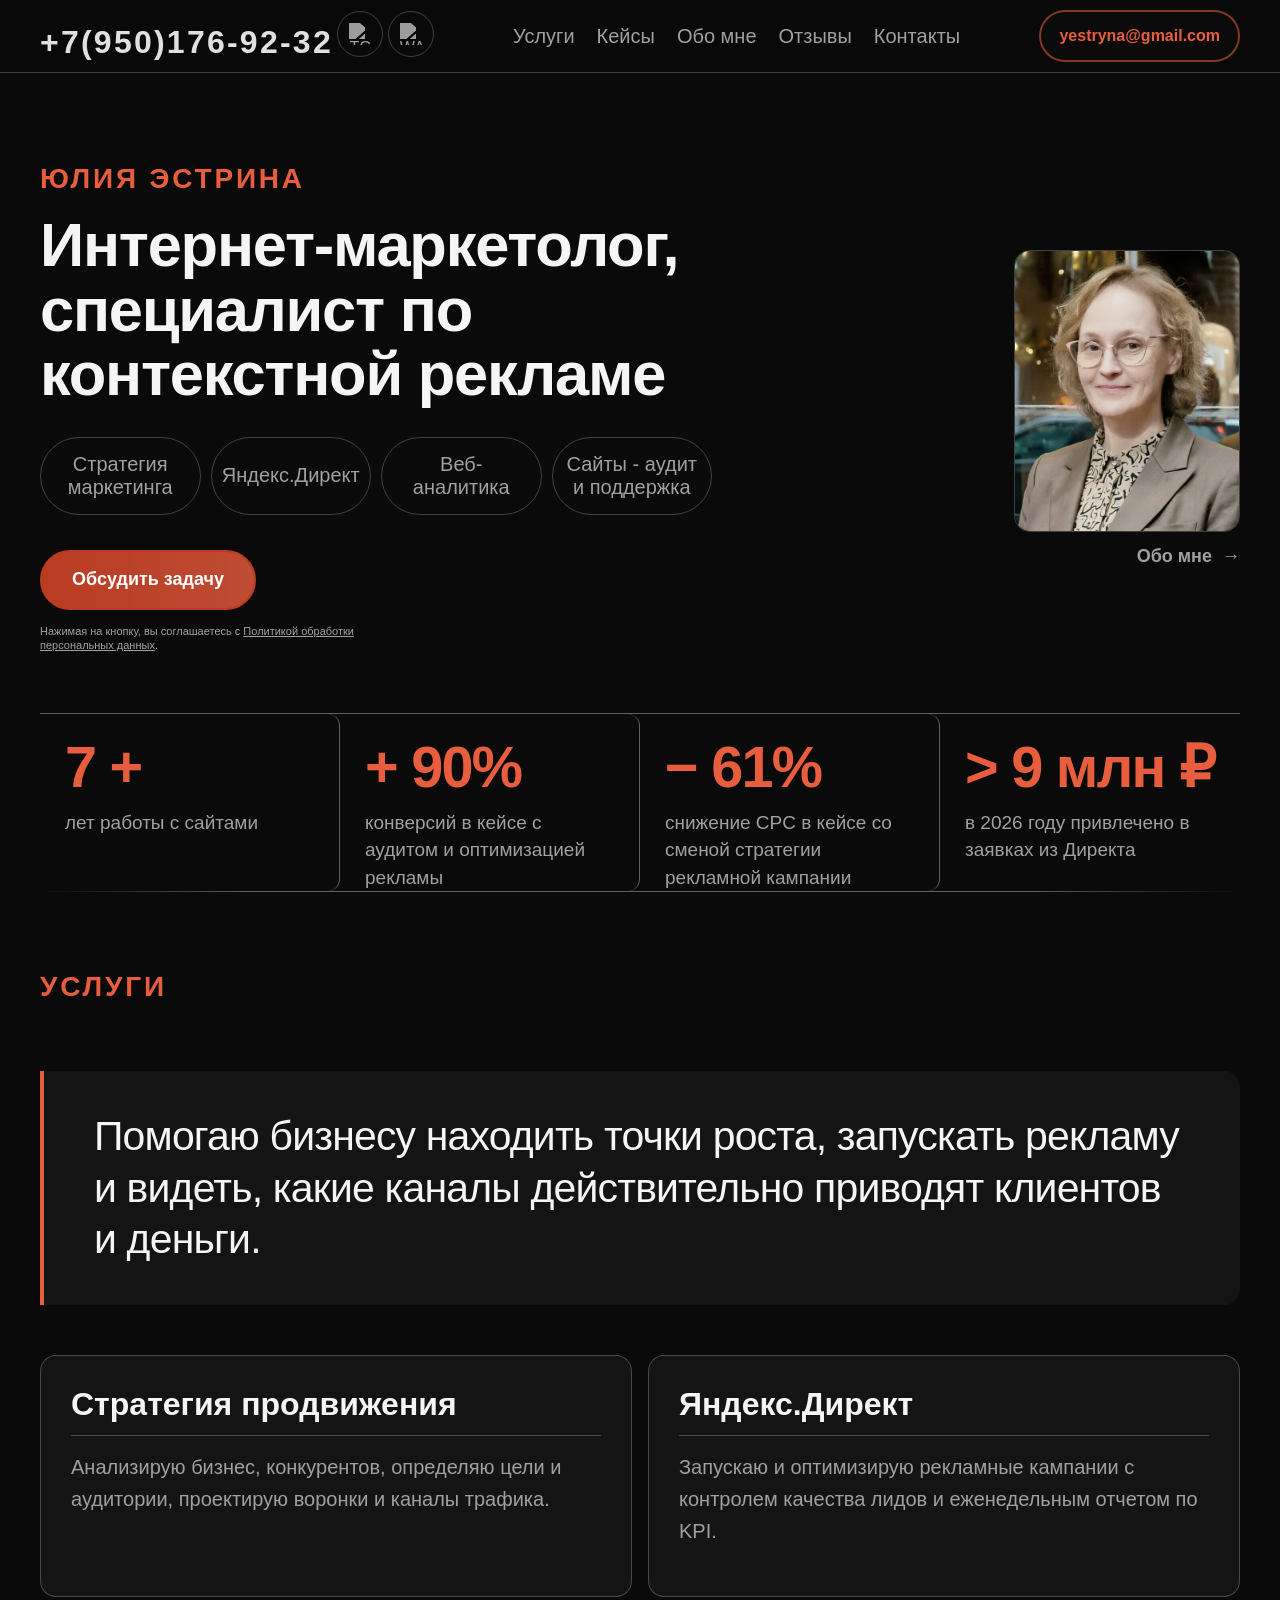
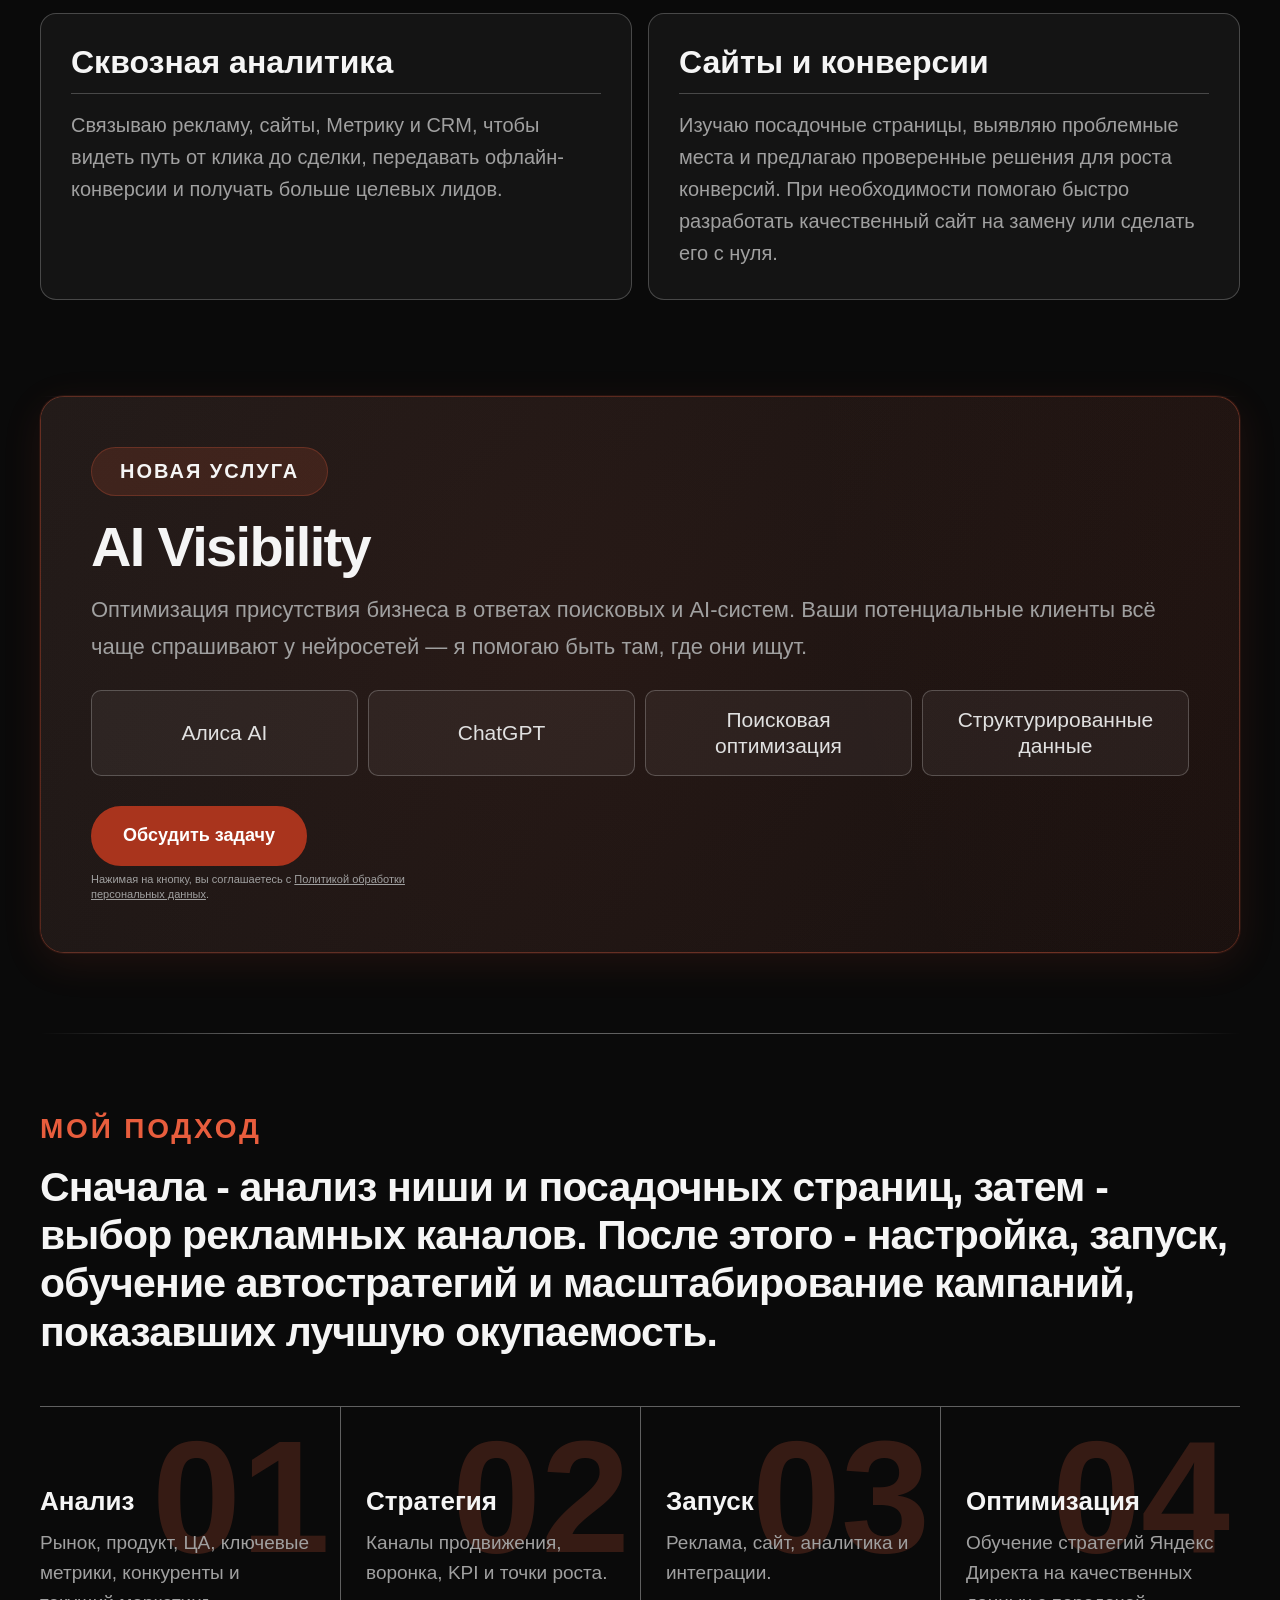
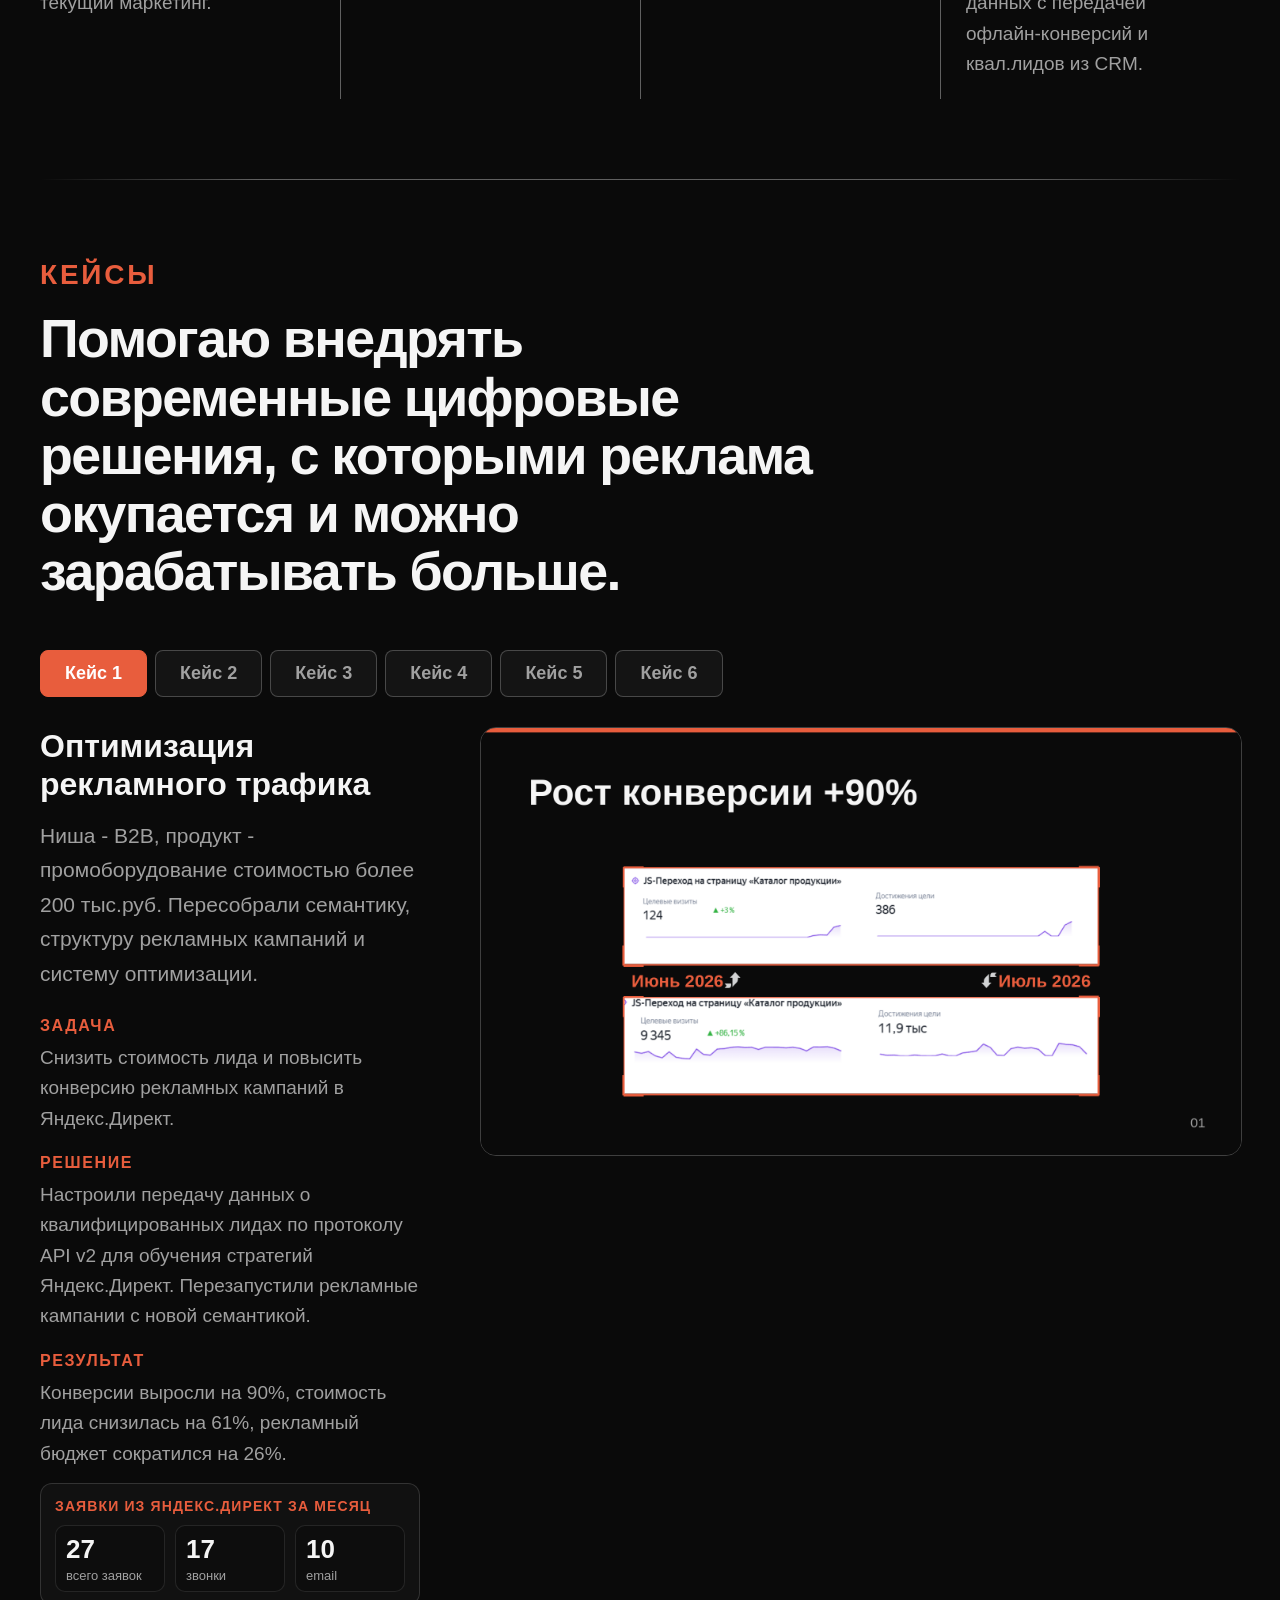
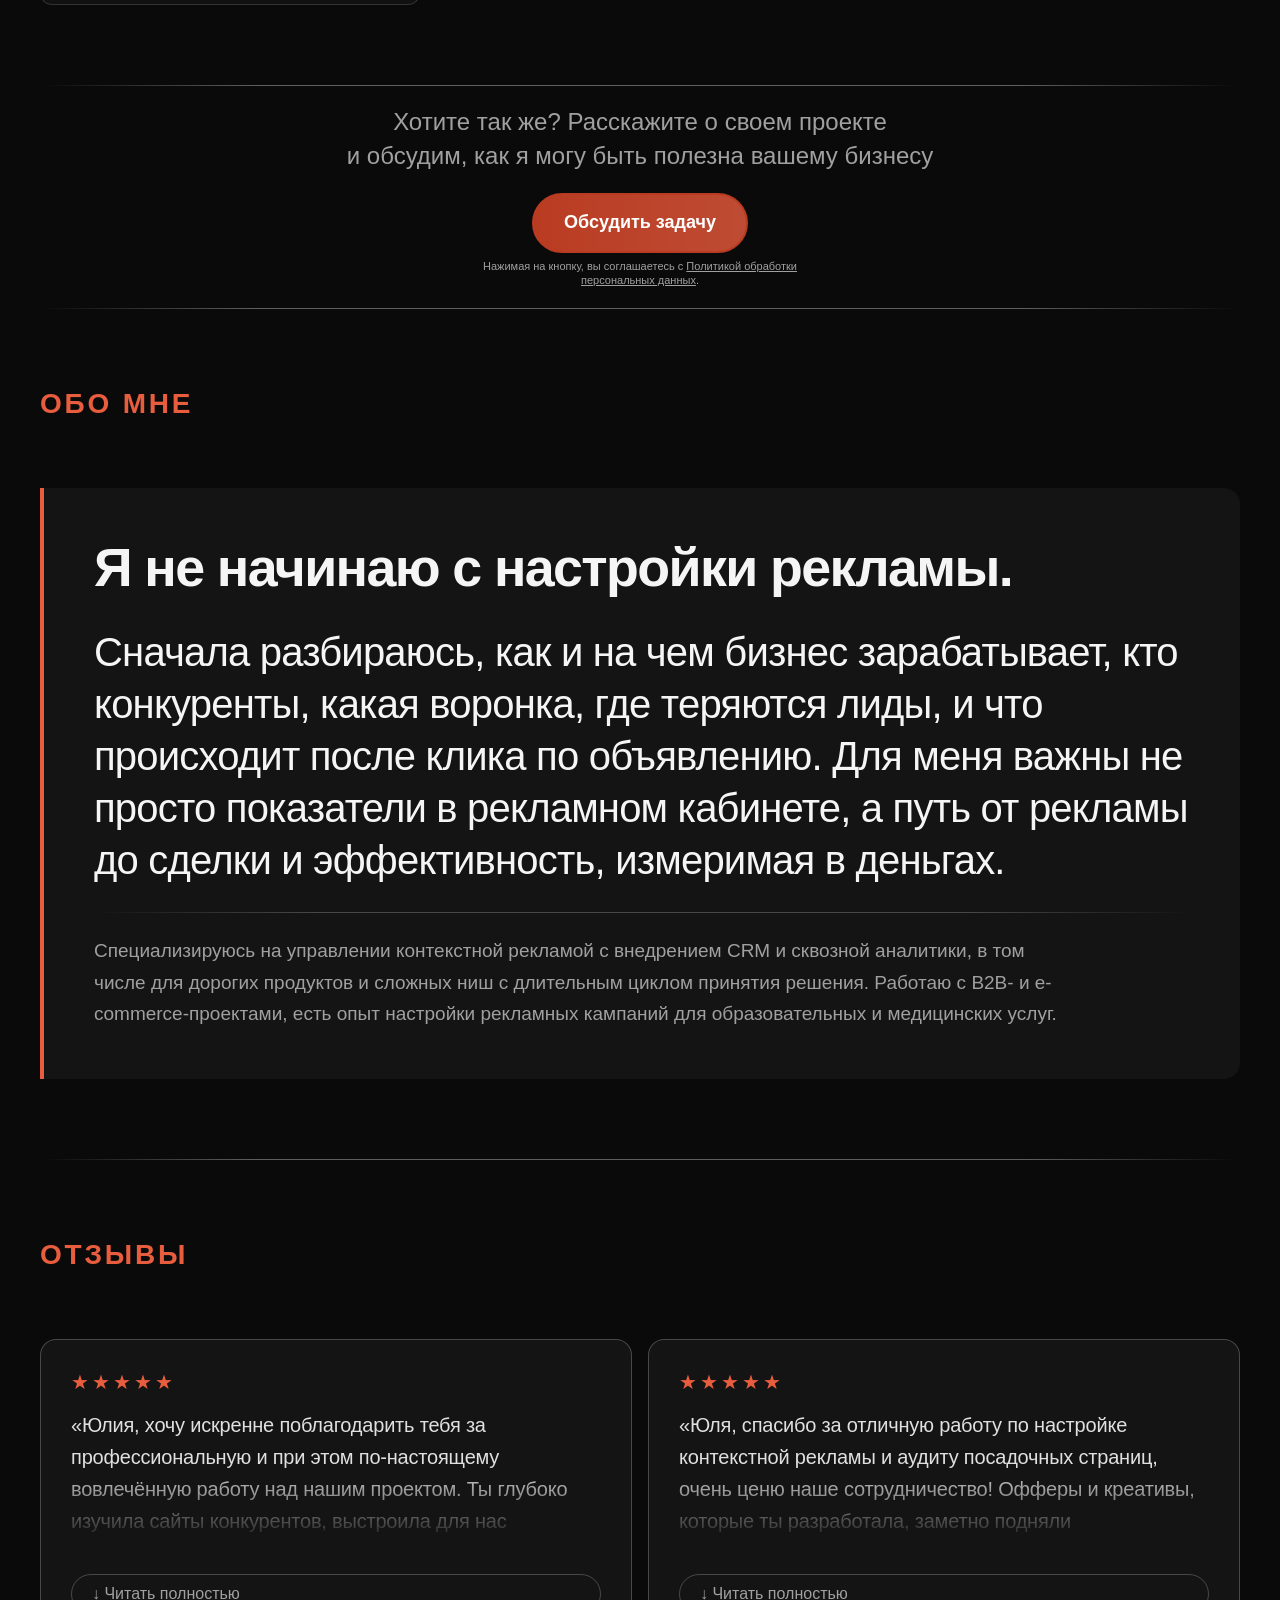
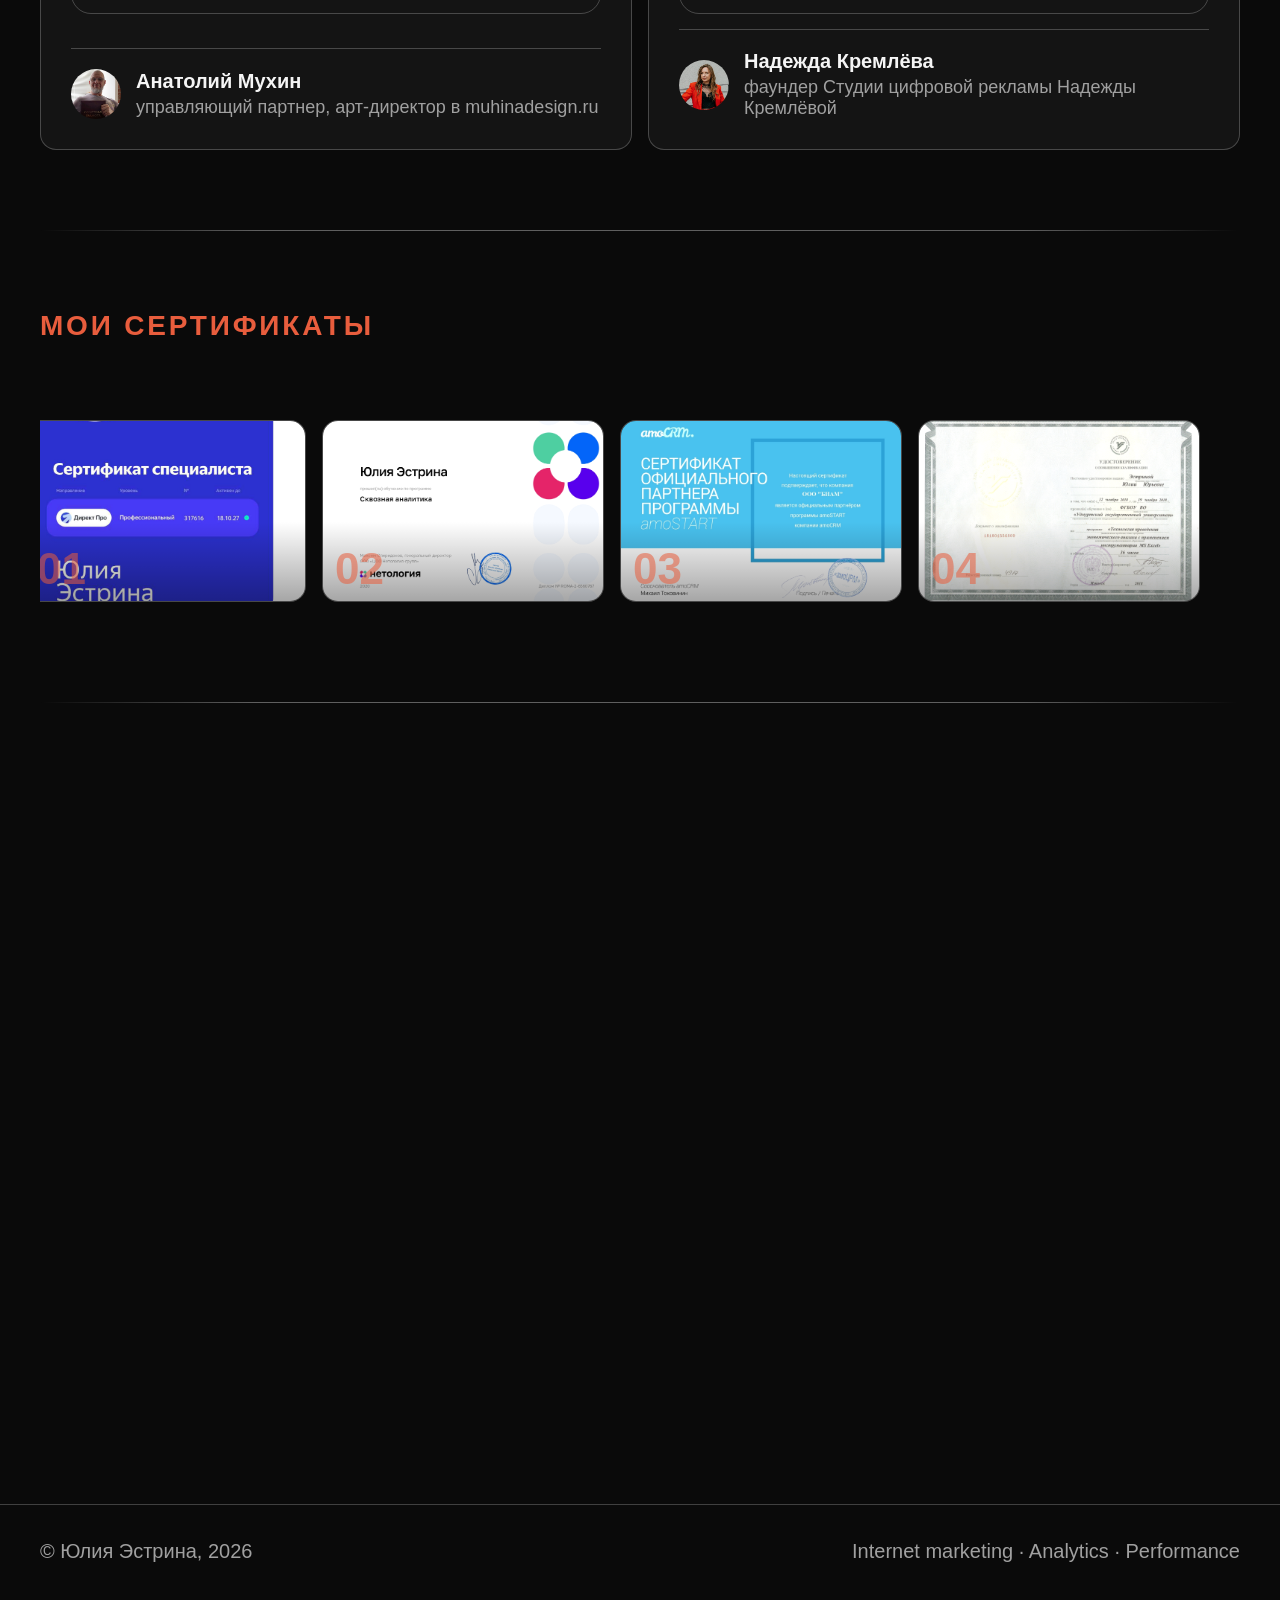
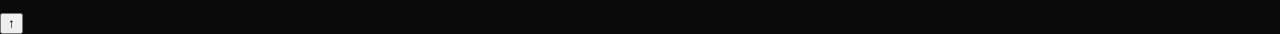
==== index.html @ c020e320 "Update index.html" ====
<!DOCTYPE html> <html> <head> <meta charset="utf-8" /> <meta http-equiv="Content-Type" content="text/html; charset=utf-8" /> <meta name="viewport" content="width=device-width, initial-scale=1.0" /> 
<!--metatextblock-->
<title>Юлия Эстрина — интернет-маркетолог | Яндекс.Директ</title>
<meta name="description" content="Помогаю бизнесу увеличивать прибыль, экономить маркетинговые бюджеты и оптимизировать рекламу. Интернет-продвижение полного цикла. 7+ лет опыта." />
<meta property="og:url" content="https://yestrina.ru/" />
<meta property="og:title" content="Юлия Эстрина — интернет-маркетолог | Яндекс.Директ" />
<meta property="og:description" content="Помогаю бизнесу увеличивать прибыль, экономить маркетинговые бюджеты и оптимизировать рекламу. Интернет-продвижение полного цикла. 7+ лет опыта." />
<meta property="og:type" content="website" />
<meta property="og:site_name" content="Юлия Эстрина" />
<meta property="og:locale" content="ru_RU" />
<meta property="og:image" content="https://yestrina.ru/images/og-preview.jpg" />
<meta property="og:image:width" content="1200" />
<meta property="og:image:height" content="1200" />
<meta property="og:image:alt" content="Юлия Эстрина — интернет-маркетолог" />
<link rel="canonical" href="https://yestrina.ru/" />
<!--/metatextblock-->
  <meta name="format-detection" content="telephone=no" /> <meta http-equiv="x-dns-prefetch-control" content="on"> <link rel="dns-prefetch" href="https://ws.tildacdn.com">  <!--favicons--> <link rel="icon" type="image/png" href="./favicon.png"/> <!--/favicons--> <!-- Assets --> <script src="https://neo.tildacdn.com/js/tilda-fallback-1.0.min.js" async charset="utf-8"></script> <link rel="stylesheet" href="css/tilda-grid-3.0.min.css" type="text/css" media="all" onerror="this.loaderr='y';"/> <link rel="stylesheet" href="css/tilda-blocks-page17210761.min.css?t=1792418683" type="text/css" media="all" onerror="this.loaderr='y';" /> <link rel="preconnect" href="https://fonts.gstatic.com"> <link href="https://fonts.googleapis.com/css2?family=Roboto:wght@300;400;500;700&subset=latin,cyrillic" rel="stylesheet"> <link rel="stylesheet" type="text/css" href="css/custom.css?t=1792418683"> <script nomodule src="js/tilda-polyfill-1.0.min.js" charset="utf-8"></script> <script type="text/javascript">function t_onReady(func) {if(document.readyState!='loading') {func();} else {document.addEventListener('DOMContentLoaded',func);}}
function t_onFuncLoad(funcName,okFunc,time) {if(typeof window[funcName]==='function') {okFunc();} else {setTimeout(function() {t_onFuncLoad(funcName,okFunc,time);},(time||100));}}</script> <script src="js/tilda-scripts-3.0.min.js" charset="utf-8" defer onerror="this.loaderr='y';"></script> <script src="js/tilda-blocks-page17210761.min.js?t=1792418683" charset="utf-8" async onerror="this.loaderr='y';"></script> <script src="js/lazyload-1.3.min.export.js" charset="utf-8" async onerror="this.loaderr='y';"></script> <script src="js/tilda-events-1.0.min.js" charset="utf-8" async onerror="this.loaderr='y';"></script> <!-- nominify begin --><link href="https://fonts.googleapis.com/css2?family=Alegreya+Sans+SC:wght@300;400;500;700&family=Raleway:wght@300;400;500;600;700&display=swap" rel="stylesheet"> <script>

// AI Visibility: spotlight переходит с фона на плашку
document.addEventListener('DOMContentLoaded', function () {
  var ai = document.querySelector('.julia-ai');
  var glow = ai ? ai.querySelector('.julia-ai-glow') : null;
  var items = ai ? ai.querySelectorAll('.julia-ai-list span') : [];
  if (!ai || !glow || !items.length) return;

  function setGlowFromEl(el){
    var aiRect = ai.getBoundingClientRect();
    var r = el.getBoundingClientRect();

    var x = (r.left + r.width / 2) - aiRect.left;
    var y = (r.top + r.height / 2) - aiRect.top;

    glow.style.setProperty('--gx', x + 'px');
    glow.style.setProperty('--gy', y + 'px');
  }

  items.forEach(function(el){
    el.addEventListener('mouseenter', function(){ setGlowFromEl(el); });
    el.addEventListener('focus', function(){ setGlowFromEl(el); });
  });
});

// Модальное окно сертификатов
document.addEventListener('DOMContentLoaded', function() {
  var modal = document.getElementById('juliaCertModal');
  if (!modal) return;

  var img = modal.querySelector('.julia-modal-img');
  var closeBtn = modal.querySelector('.julia-modal-close');
  var backdrop = modal.querySelector('.julia-modal-backdrop');

  function openModal(src){
    img.src = src;
    modal.classList.add('is-open');
    modal.setAttribute('aria-hidden', 'false');
    document.body.style.overflow = 'hidden';
  }

  function closeModal(){
    modal.classList.remove('is-open');
    modal.setAttribute('aria-hidden', 'true');
    img.src = '';
    document.body.style.overflow = '';
  }

  document.querySelectorAll('.julia-certificate').forEach(function(a){
    a.addEventListener('click', function(e){
      e.preventDefault();
      var full = a.getAttribute('data-full') || a.getAttribute('href');
      openModal(full);
    });
  });

  closeBtn.addEventListener('click', closeModal);
  backdrop.addEventListener('click', closeModal);
  document.addEventListener('keydown', function(e){
    if (e.key === 'Escape' && modal.classList.contains('is-open')) closeModal();
  });
});

function juliaShowTab(index) {
    document.querySelectorAll('.julia-tab-btn').forEach(function(btn, i) {
        btn.classList.toggle('active', i === index);
    });
    document.querySelectorAll('.julia-tab-content').forEach(function(content, i) {
        content.classList.toggle('active', i === index);
    });
}

document.addEventListener('DOMContentLoaded', function() {
    // Обёртка
    if (!document.querySelector('.julia-page')) {
        var wrapper = document.createElement('div');
        wrapper.className = 'julia-page';
        while (document.body.firstChild) {
            wrapper.appendChild(document.body.firstChild);
        }
        document.body.appendChild(wrapper);
    }

    // Плавное появление
    var revealElements = document.querySelectorAll('.julia-reveal');
    
    if ('IntersectionObserver' in window) {
        var observer = new IntersectionObserver(function(entries) {
            entries.forEach(function(entry) {
                if (entry.isIntersecting) {
                    entry.target.classList.add('is-visible');
                    observer.unobserve(entry.target);
                }
            });
        }, { threshold: 0.1, rootMargin: '0px 0px -50px 0px' });
        
        revealElements.forEach(function(el) {
            observer.observe(el);
        });
    } else {
        revealElements.forEach(function(el) {
            el.classList.add('is-visible');
        });
    }

    // Плавный скролл
    document.querySelectorAll('a[href^="#"]').forEach(function(link) {
        link.addEventListener('click', function(e) {
            var target = document.querySelector(this.getAttribute('href'));
            if (!target) return;
            e.preventDefault();
            target.scrollIntoView({ behavior: 'smooth' });
            target.classList.add('pulse');
            setTimeout(function() { target.classList.remove('pulse'); }, 600);
        });
    });

    // Тень хедера
    window.addEventListener('scroll', function() {
        var h = document.querySelector('.julia-header');
        if (h) h.classList.toggle('scrolled', window.scrollY > 50);
    });

// ============ МОБИЛЬНЫЙ АДАПТИВ: JS ============
// 1. Бургер-меню
(function () {
  function initBurger() {
    var burger = document.getElementById('juliaBurger');
    var nav = document.getElementById('juliaNav');
    if (!burger || !nav) return;
    burger.addEventListener('click', function () {
      var open = nav.classList.toggle('is-open');
      burger.classList.toggle('is-open', open);
      burger.setAttribute('aria-expanded', open ? 'true' : 'false');
    });
    nav.querySelectorAll('a').forEach(function (a) {
      a.addEventListener('click', function () {
        nav.classList.remove('is-open');
        burger.classList.remove('is-open');
      });
    });
  }
  if (document.readyState === 'loading') {
    document.addEventListener('DOMContentLoaded', initBurger);
  } else {
    initBurger();
  }
})();

// 2. Аккордеон услуг (клик по карточке раскрывает текст — только на мобильном)
(function () {
  function initServices() {
    if (!window.matchMedia('(max-width: 768px)').matches) return;
    document.querySelectorAll('.julia-service').forEach(function (card) {
      card.addEventListener('click', function (e) {
        if (e.target.closest('a')) return;
        card.classList.toggle('expanded');
      });
    });
  }
  if (document.readyState === 'loading') {
    document.addEventListener('DOMContentLoaded', initServices);
  } else {
    initServices();
  }
})();

// 3. Кнопка "Наверх"
(function () {
  function initTotop() {
    var totop = document.getElementById('juliaTotop');
    if (!totop) return;
    window.addEventListener('scroll', function () {
      totop.classList.toggle('is-visible', window.scrollY > 600);
    }, { passive: true });
    totop.addEventListener('click', function () {
      window.scrollTo({ top: 0, behavior: 'smooth' });
    });
  }
  if (document.readyState === 'loading') {
    document.addEventListener('DOMContentLoaded', initTotop);
  } else {
    initTotop();
  }
})();

// 4. Картинки кейсов открываются в модальном окне сертификатов
document.addEventListener('DOMContentLoaded', function () {
  var modal = document.getElementById('juliaCertModal');
  if (!modal) return;
  var modalImg = modal.querySelector('.julia-modal-img');
  document.querySelectorAll('.julia-tab-image img').forEach(function (img) {
    img.style.cursor = 'pointer';
    img.addEventListener('click', function () {
      modalImg.src = img.getAttribute('src');
      modal.classList.add('is-open');
      modal.setAttribute('aria-hidden', 'false');
      document.body.style.overflow = 'hidden';
    });
  });
});
        
});
</script><!-- nominify end --><script type="text/javascript">window.dataLayer=window.dataLayer||[];</script> <script type="text/javascript">(function() {var ttt='cebo';var tt='oog';var re=new RegExp("bot|g" + tt + "le|yandex|baidu|bing|msn|duckduckbot|teoma|slurp|crawler|spider|robot|crawling|fa" + ttt + "ok","i");if((re.test(navigator.userAgent))===false&&typeof(sessionStorage)!='undefined'&&sessionStorage.getItem('visited')!=='y'&&document.visibilityState){var style=document.createElement('style');style.type='text/css';style.innerHTML='@media screen and (min-width: 980px) {.t-records {opacity: 0;}.t-records_animated {-webkit-transition: opacity ease-in-out .2s;-moz-transition: opacity ease-in-out .2s;-o-transition: opacity ease-in-out .2s;transition: opacity ease-in-out .2s;}.t-records.t-records_visible {opacity: 1;}}';document.getElementsByTagName('head')[0].appendChild(style);function t_setvisRecs(){var alr=document.querySelectorAll('.t-records');Array.prototype.forEach.call(alr,function(el) {el.classList.add("t-records_animated");});setTimeout(function() {Array.prototype.forEach.call(alr,function(el) {el.classList.add("t-records_visible");});sessionStorage.setItem("visited","y");},400);}
document.addEventListener('DOMContentLoaded',t_setvisRecs);}})();</script>
<!-- Yandex.Metrika counter -->
<script type="text/javascript">
    (function(m,e,t,r,i,k,a){
        m[i]=m[i]||function(){(m[i].a=m[i].a||[]).push(arguments)};
        m[i].l=1*new Date();
        for (var j = 0; j < document.scripts.length; j++) {if (document.scripts[j].src === r) { return; }}
        k=e.createElement(t),a=e.getElementsByTagName(t)[0],k.async=1,k.src=r,a.parentNode.insertBefore(k,a)
    })(window, document,'script','https://mc.yandex.ru/metrika/tag.js?id=114070030', 'ym');

    ym(114070030, 'init', {ssr:true, webvisor:true, clickmap:true, referrer: document.referrer, url: location.href, accurateTrackBounce:true, trackLinks:true});
</script>
<noscript><div><img src="https://mc.yandex.ru/watch/114070030" style="position:absolute; left:-9999px;" alt="" /></div></noscript>
<!-- /Yandex.Metrika counter -->  
</head> <body class="t-body" style="margin:0;"> <!--allrecords--> <div id="allrecords" data-tilda-export="yes" class="t-records" data-hook="blocks-collection-content-node" data-tilda-project-id="629748" data-tilda-page-id="17210761" data-tilda-page-alias="pageid17210761" data-tilda-formskey="a607e251262283473df516c30db1ec6b" data-tilda-cookie="no" data-tilda-lazy="yes" data-tilda-root-zone="com" data-tilda-project-headcode="yes" data-tilda-project-country="RU"> <div id="rec3943520401" class="r t-rec" style=" " data-animationappear="off" data-record-type="131"> <!-- T123 --> <div class="t123"> <div class="t-container_100 "> <div class="t-width t-width_100 "> <!-- nominify begin --> <style>
/* Переменные */
:root {
    --bg: #0a0a0a;
    --surface: #141414;
    --surface-hover: #1a1a1a;
    --white: #f5f5f5;
    --text: #e0e0e0;
    --muted: #a0a0a0;
    --line: rgba(255,255,255,.22);
    --accent: #e85d3d;
    --accent-hover: #f07050;
    --radius: 16px;
    --container: 1200px;
    --ease: cubic-bezier(.22,.61,.36,1);
}

/* Базовые стили */
.julia-section { position: relative; padding: 80px 0; }
.julia-container { width: min(var(--container), calc(100% - 48px)); margin: 0 auto; }
.julia-section-header { margin-bottom: 50px; display: flex; flex-direction: column; }
.julia-section .julia-container { width: min(1200px, calc(100% - 48px)) !important; margin-left: auto !important; margin-right: auto !important; }

/* Разделители между крупными секциями (линия с угасанием к краям) */
.julia-section:not(.julia-hero),
.julia-contact{
  position: relative;
}
.julia-section:not(.julia-hero):before,
.julia-contact:before{
  content:"";
  position:absolute;
  left:50%;
  top:0;
  transform:translateX(-50%);
  width:min(var(--container), calc(100% - 48px));
  height:1px;
  background: linear-gradient(90deg,
    rgba(255,255,255,0) 0%,
    rgba(255,255,255,.35) 18%,
    rgba(255,255,255,.35) 82%,
    rgba(255,255,255,0) 100%);
  pointer-events:none;
}

/* Типографика (весь текст увеличен) */
.julia-h1 { margin: 0 0 30px; max-width: 820px; font-size: clamp(48px, 5.2vw, 70px); line-height: 1.05; font-weight: 700; letter-spacing: -.02em; color: var(--white); }
.julia-h2 { margin: 0; max-width: 820px; font-size: clamp(38px, 4.2vw, 54px); line-height: 1.08; font-weight: 700; letter-spacing: -.03em; color: var(--white); }
.julia-h3 { margin: 0; font-size: 28px; line-height: 1.15; font-weight: 600; letter-spacing: -.02em; color: var(--white); }
.julia-text { margin: 0; font-size: 21px; line-height: 1.6; color: var(--muted); }
.julia-kicker { display: block; margin-bottom: 18px; color: var(--accent); font-size: 28px; font-weight: 700; letter-spacing: .10em; text-transform: uppercase; }
.julia-small { font-size: 18px; line-height: 1.55; color: var(--muted); }

/* Кнопки (темнее + перелив медленнее) */
.julia-btn {
  position: relative;
  display: inline-flex;
  min-height: 56px;
  align-items: center;
  justify-content: center;
  padding: 0 30px;
  border: 2px solid #b93c22;
  border-radius: 999px;
  background: #b93c22;
  color: #fff !important;
  font-size: 18px;
  font-weight: 700;
  text-decoration: none;
  transition: all .25s ease;
  cursor: pointer;

  background-image: linear-gradient(90deg,
    rgba(255,255,255,0) 0%,
    rgba(255,255,255,.08) 45%,
    rgba(255,255,255,.14) 50%,
    rgba(255,255,255,.08) 55%,
    rgba(255,255,255,0) 100%);
  background-size: 220% 100%;
  animation: julia-btn-sheen 13.5s ease-in-out infinite;

  white-space: nowrap;
}
.julia-btn:hover {
  background: transparent;
  color: var(--accent) !important;
  transform: translateY(-2px);
  box-shadow: 0 8px 30px rgba(232,93,61,.2);
  animation-duration: 10s;
}
.julia-btn:active { transform: translateY(0); }

@keyframes julia-btn-sheen {
  0% { background-position: 0% 50%; }
  100% { background-position: 200% 50%; }
}

.julia-services-quote { margin: 0 0 50px; padding: 40px 50px; background: var(--surface); border-left: 4px solid var(--accent); border-radius: 0 var(--radius) var(--radius) 0; }
.julia-services-quote p { margin: 0; font-size: clamp(30px, 3.2vw, 42px); line-height: 1.25; letter-spacing: -.02em; color: var(--white); }

.julia-hero,
.julia-hero *{
  font-family: Arial, sans-serif !important;
}
.julia-hero .julia-kicker{
  font-family: Arial, sans-serif !important;
  font-weight: 700;
  letter-spacing: .10em;
  font-size: 28px;
}
.julia-hero .julia-h1{
  font-family: Arial, sans-serif !important;
  font-weight: 700;
  letter-spacing: -.02em;
  line-height: 1.05;
  font-size: clamp(44px, 4.8vw, 62px);
  max-width: 820px;
}

.julia-hero-actions {
  display: flex;
  flex-direction: column;
  align-items: flex-start;
  gap: 8px;
  flex-wrap: wrap;
}
.julia-anchor { display: inline-flex; align-items: center; gap: 8px; color: var(--muted); font-size: 18px; font-weight: 600; text-decoration: none; transition: color .2s ease; white-space: nowrap; }
.julia-anchor:hover { color: var(--accent); }
.julia-anchor-arrow { display: inline-block; animation: julia-arrow 1.4s ease-in-out infinite; }
@keyframes julia-arrow { 0%, 100% { transform: translateY(0); } 50% { transform: translateY(5px); } }

/* Хедер */
.julia-page { background: var(--bg) !important; color: var(--text) !important; }
.julia-page, .julia-page * { font-family: Arial, sans-serif; }
.julia-header { position: sticky; top: 0; z-index: 9999; background: rgba(10,10,10,.85); border-bottom: 1px solid var(--line); backdrop-filter: blur(18px); -webkit-backdrop-filter: blur(18px); transition: box-shadow .3s ease; }
.julia-header.scrolled { box-shadow: 0 4px 30px rgba(0,0,0,.4); }
.julia-header-inner {
  min-height: 72px;
  display: grid;
  grid-template-columns: auto 1fr auto;
  align-items: center;
  gap: 28px; /* было 40px — стало компактнее */
  width: min(1200px, calc(100% - 48px));
  margin: 0 auto;
}
.julia-logo { color: var(--white); font-size: 32px; font-weight: 700; letter-spacing: .07em; text-decoration: none; transition: color .2s ease; white-space: nowrap; }
.julia-logo:hover { color: var(--accent); }
.julia-nav { display: flex; align-items: center; justify-content: center; gap: 18px; flex-wrap: nowrap; } /* gap было 28px — уменьшено, nowrap чтобы не рвалось */
.julia-nav a { color: var(--muted); font-size: 20px; text-decoration: none; padding: 8px 2px; position: relative; transition: color .2s ease; white-space: nowrap; }
.julia-nav a:after { content: ''; position: absolute; bottom: 0; left: 0; width: 0; height: 2px; background: var(--accent); transition: width .25s ease; }
.julia-nav a:hover { color: var(--accent); }
.julia-nav a:hover:after { width: 100%; }
.julia-header-right { display: flex; align-items: center; gap: 10px; }
.julia-social {
    display: inline-flex;
    align-items: center;
    justify-content: center;
    width: 44px;
    height: 44px;
    border: 1px solid var(--line);
    border-radius: 50%;
    transition: all .2s ease;
    flex-shrink: 0;
}
.julia-social img {
    width: 22px;
    height: 22px;
    filter: brightness(0) invert(1);
    opacity: .6;
    transition: all .2s ease;
}
.julia-social:hover {
    border-color: var(--accent);
}
.julia-social:hover img { animation: julia-blink .4s ease; }
@keyframes julia-blink {
    0% { opacity: .6; }
    50% { opacity: 0; }
    100% { opacity: 1; }
}
.julia-header .julia-btn { min-height: 48px; padding: 0 18px; font-size: 16px; }

/* Хиро */
.julia-hero { padding: 90px 0 60px; }
.julia-hero-grid { display: grid; grid-template-columns: minmax(0,1.2fr) minmax(360px,.8fr); gap: 80px; align-items: center; width: min(1200px, calc(100% - 48px)); margin: 0 auto; }
.julia-hero-description { max-width: 700px; margin: 28px 0; font-size: 21px; line-height: 1.7; }

/* top: теги — плавная мягкая подсветка */
.julia-hero-tags { display: grid; grid-template-columns: repeat(4, 1fr); gap: 10px; margin-bottom: 35px; }
.julia-hero-tags span {
  padding: 12px 10px;
  border: 1px solid var(--line);
  border-radius: 999px;
  color: var(--muted);
  font-size: 20px;
  text-align: center;
  display: flex;
  align-items: center;
  justify-content: center;
  min-height: 52px;

  background: rgba(255,255,255,0);
  transition:
    border-color .35s ease,
    color .35s ease,
    background-color .35s ease,
    transform .35s ease,
    box-shadow .35s ease;
}
.julia-hero-tags span:hover {
  border-color: rgba(232,93,61,.55);
  color: var(--accent);
  background: rgba(232,93,61,.08);
  transform: translateY(-2px);
  box-shadow: 0 10px 30px rgba(232,93,61,.10);
}

/* Фото + якорь "Обо мне" под фото (справа) */
.julia-hero-photo { display:flex; justify-content:flex-end; }
.julia-photo-stack{
  width: fit-content;
  display: flex;
  flex-direction: column;
  align-items: flex-end;
}
.julia-photo-stack img{
  width: 50%;
  aspect-ratio: 4 / 5;
  object-fit: cover;
  display: block;
  border-radius: var(--radius);
  border: 1px solid var(--line);
}
.julia-photo-anchor{
  margin-top: 14px;
  display: inline-flex;
  align-items: center;
  gap: 10px;
  color: var(--muted);
  font-size: 18px;
  font-weight: 600;
  text-decoration: none;
  transition: color .2s ease;
  white-space: nowrap;
}
.julia-photo-anchor:hover{ color: var(--accent); }
.julia-photo-anchor .julia-anchor-arrow{
  display: inline-block;
  animation: julia-arrow-right 1.4s ease-in-out infinite;
}
@keyframes julia-arrow-right {
  0%, 100% { transform: translateX(0); }
  50% { transform: translateX(5px); }
}

.julia-photo-info { display: flex; justify-content: space-between; gap: 20px; margin-top: 15px; font-size: 18px; color: var(--white); }
.julia-photo-info span { color: var(--muted); }

/* Результаты */
.julia-results-grid {
  display: grid;
  grid-template-columns: repeat(4,1fr);
  border-top: 1px solid rgba(255,255,255,.35);
}
.julia-result {
  padding: 25px 22px 0 25px;
  border-radius: 12px;
  transition: transform .45s var(--ease), background-color .45s ease, box-shadow .45s ease;
}
.julia-result:hover{
  transform: translateY(-6px);
  background: rgba(255,255,255,.02);
  box-shadow: 0 10px 30px rgba(0,0,0,.22);
}
.julia-result:not(:last-child) { border-right: 1px solid rgba(255,255,255,.35); }
.julia-result strong {
  display: block;
  font-size: clamp(42px, 4.5vw, 58px);
  line-height: 1;
  letter-spacing: -.03em;
  color: var(--accent);
  font-weight: 700;
  transition: color .35s ease, text-shadow .35s ease, transform .35s ease;
}
.julia-result:hover strong{
  color: var(--accent-hover);
  text-shadow: 0 0 18px rgba(232,93,61,.22);
  transform: translateY(-1px);
}
.julia-result span { display: block; margin-top: 12px; max-width: 260px; color: var(--muted); font-size: 19px; line-height: 1.45; }

/* Услуги */
.julia-services-grid { display: grid; grid-template-columns: repeat(2,1fr); gap: 16px; }
.julia-service { position: relative; min-height: 180px; padding: 30px; overflow: hidden; background: var(--surface); border: 1px solid var(--line); border-radius: var(--radius); transition: all .3s ease; }
.julia-service:hover { background: var(--surface-hover); transform: translateY(-6px); box-shadow: 0 12px 40px rgba(0,0,0,.3); border-color: rgba(232,93,61,.3); }
.julia-service h3 { margin: 0 0 12px; font-size: 32px; line-height: 1.15; font-weight: 600; color: var(--white); }
.julia-service p { margin: 0; font-size: 20px; line-height: 1.6; color: var(--muted); padding-top: 15px; border-top: 1px solid var(--line); }

/* AI блок */
@keyframes julia-ai-sheen {
  0% { background-position: 0% 50%; }
  50% { background-position: 100% 50%; }
  100% { background-position: 0% 50%; }
}
.julia-ai {
  position: relative;
  padding: 50px;
  border-radius: 24px;
  overflow: hidden;
  margin-top: 16px;
  border: 1px solid rgba(232,93,61,.35);
  box-shadow: 0 0 0 1px rgba(232,93,61,.10), 0 10px 40px rgba(232,93,61,.10), inset 0 0 60px rgba(232,93,61,.06);
  background: radial-gradient(circle at 80% 0%, rgba(232,93,61,.14), transparent 55%), linear-gradient(135deg, #1a1a1a, #0a0a0a);
}
.julia-ai:before { content: ''; position: absolute; inset: -1px; border-radius: 24px; pointer-events: none; box-shadow: 0 0 45px rgba(232,93,61,.12); }
.julia-ai:after{
  content:''; position:absolute; inset:0; pointer-events:none;
  background: linear-gradient(90deg, rgba(232,93,61,0) 0%, rgba(232,93,61,.10) 35%, rgba(240,112,80,.14) 50%, rgba(232,93,61,.10) 65%, rgba(232,93,61,0) 100%);
  background-size: 220% 100%;
  animation: julia-ai-sheen 10s ease-in-out infinite;
  mix-blend-mode: screen;
}
.julia-ai-tag { display: inline-block; padding: 12px 28px; background: rgba(232,93,61,.14); border: 1px solid rgba(232,93,61,.25); color: var(--white); font-size: 20px; font-weight: 700; letter-spacing: .10em; text-transform: uppercase; border-radius: 999px; margin-bottom: 20px; }
.julia-ai h3 { margin: 0 0 15px; font-size: clamp(42px, 5vw, 56px); line-height: 1.1; font-weight: 700; letter-spacing: -.03em; color: var(--white); }
.julia-ai p { margin: 0 0 25px; max-width: none; font-size: 22px; line-height: 1.65; color: var(--muted); }
.julia-ai-list { display: grid; grid-template-columns: repeat(4, 1fr); gap: 10px; margin-bottom: 30px; }
.julia-ai-list span { padding: 14px 16px; background: rgba(255,255,255,.05); border: 1px solid var(--line); border-radius: 10px; color: var(--text); font-size: 21px; line-height: 1.25; text-align: center; display: flex; align-items: center; justify-content: center; min-height: 56px; }
.julia-ai .julia-btn { background: #a9341d; border-color: #a9341d; }
.julia-ai .julia-btn:hover { background: transparent; border-color: var(--accent); }

/* ===== AI Visibility: режим покоя (base) + режим hover (spotlight) ===== */

.julia-ai{
  position: relative;
  isolation: isolate;
  overflow: hidden;
}

/* Контент выше слоёв */
.julia-ai > *:not(.julia-ai-base):not(.julia-ai-glow){
  position: relative;
  z-index: 3;
}

/* 1) Базовый фон: медленный перелив (как раньше, но чуть “техничнее”) */
.julia-ai-base{
  position:absolute;
  inset:0;
  z-index: 1;
  pointer-events:none;

  opacity: 1;
  transition: opacity .45s ease;

  background:
    radial-gradient(circle at 20% 20%, rgba(232,93,61,.10), transparent 55%),
    radial-gradient(circle at 80% 0%,  rgba(232,93,61,.14), transparent 55%),
    linear-gradient(120deg, #171717, #0a0a0a, #171717);

  background-size: 220% 220%;
  animation: julia-ai-base-move 12s ease-in-out infinite;
}

@keyframes julia-ai-base-move{
  0%   { background-position: 0% 50%; }
  50%  { background-position: 100% 50%; }
  100% { background-position: 0% 50%; }
}

/* 2) Spotlight: по умолчанию выключен */
.julia-ai-glow{
  position:absolute;
  inset:0;
  z-index: 2;
  pointer-events:none;

  opacity: 0;
  transition: opacity .35s ease;

  /* “AI” акцент: чуть холоднее + всё ещё в теме сайта */
  background: radial-gradient(260px 170px at var(--gx, 50%) var(--gy, 50%),
    rgba(140,160,255,.20),
    rgba(232,93,61,.10) 45%,
    rgba(0,0,0,0) 72%);
  filter: blur(12px);
  transform: translateZ(0);
}

/* Когда hover на списке — гасим base и включаем spotlight */
.julia-ai-list:hover ~ .julia-ai-glow{
  opacity: 1;
}
.julia-ai:has(.julia-ai-list:hover) .julia-ai-base{
  opacity: .25; /* фон “уходит”, но не исчезает полностью */
}

/* Плашки: в hover чуть “кибер”, но не кричаще */
.julia-ai-list span{
  position: relative;
  transition: transform .25s ease, border-color .25s ease, background-color .25s ease, box-shadow .25s ease;
}
.julia-ai-list span:hover{
  transform: translateY(-2px);
  border-color: rgba(140,160,255,.45);
  background: rgba(140,160,255,.08);
  box-shadow:
    0 0 0 1px rgba(140,160,255,.10),
    0 10px 30px rgba(0,0,0,.25);
}

/* Процесс */
.julia-process-grid { display: grid; grid-template-columns: repeat(4,1fr); border-top: 1px solid rgba(255,255,255,.35); position: relative; }
.julia-process { padding: 30px 25px 20px 0; position: relative; }
.julia-process + .julia-process { border-left: 1px solid rgba(255,255,255,.35); padding-left: 25px; }
.julia-process-number { position: absolute; top: 10px; right: 10px; font-size: 160px; font-weight: 700; color: rgba(232,93,61,.2); line-height: 1; pointer-events: none; transform-origin: right center; transition: transform .6s var(--ease), color .6s ease, opacity .6s ease; }
.julia-process:hover .julia-process-number{ transform: translateX(-18px) scale(1.10); color: rgba(232,93,61,.28); }
.julia-process h3 { margin: 50px 0 12px; font-size: 26px; line-height: 1.1; color: var(--white); position: relative; z-index: 1; }
.julia-process p { margin: 0; color: var(--muted); font-size: 19px; line-height: 1.6; position: relative; z-index: 1; }

/* Кейсы */
.julia-case { padding: 40px 0; border-top: 1px solid rgba(255,255,255,.35); }
.julia-case:last-child { border-bottom: 1px solid rgba(255,255,255,.35); }

/* Вкладки кейсов + плавное переключение */
.julia-tabs-nav { display: flex; gap: 8px; margin-bottom: 30px; flex-wrap: wrap; }
.julia-tab-btn { padding: 12px 24px; background: var(--surface); border: 1px solid var(--line); border-radius: 8px; color: var(--muted); font-size: 18px; font-weight: 600; cursor: pointer; transition: all .25s ease; }
.julia-tab-btn:hover { border-color: var(--accent); color: var(--accent); }
.julia-tab-btn.active { background: var(--accent); border-color: var(--accent); color: #fff; animation: julia-tab-btn-in .35s ease both; }
@keyframes julia-tab-btn-in{ from { opacity: .7; transform: translateY(2px); } to { opacity: 1; transform: translateY(0); } }
.julia-tab-content { display: none; }
.julia-tab-content.active { display: block; animation: julia-tab-in .45s ease both; }
@keyframes julia-tab-in{ from { opacity: 0; transform: translateY(10px); } to { opacity: 1; transform: translateY(0); } }

/* Сетка: текст 1/3, картинка 2/3 */
.julia-tab-grid { display: grid; grid-template-columns: 1fr 2fr; gap: 60px; align-items: start; }
.julia-tab-grid h3 { margin: 0 0 15px; font-size: 32px; line-height: 1.2; font-weight: 600; color: var(--white); }
.julia-tab-desc { margin: 0 0 25px; font-size: 21px; line-height: 1.65; color: var(--muted); }
.julia-tab-details { display: flex; flex-direction: column; gap: 20px; }
.julia-tab-detail strong { display: block; color: var(--accent); font-size: 16px; text-transform: uppercase; letter-spacing: .10em; margin-bottom: 8px; }
.julia-tab-detail p { margin: 0; font-size: 19px; line-height: 1.6; color: var(--muted); }
.julia-tab-image img { width: 100%; border-radius: var(--radius); border: 1px solid var(--line); }

/* Кейс 6: стилизация результата (основной тезис + шаги меньше) */
.julia-tab-detail p.is-lead{
  margin: 0 0 10px;
  font-size: 19px;        /* как обычный текст кейса */
  line-height: 1.55;
  color: var(--text);
}

.julia-tab-detail p.is-step{
  margin: 0 0 8px;
  font-size: 16px;        /* меньше */
  line-height: 1.45;
  color: var(--muted);
  padding-left: 14px;
  position: relative;
}

/* аккуратный маркер-черточка слева (без эмодзи/точек) */
.julia-tab-detail p.is-step:before{
  content:"";
  position:absolute;
  left:0;
  top: .65em;
  width: 8px;
  height: 1px;
  background: rgba(232,93,61,.7);
}

/* Анимация текста */
@keyframes julia-fade-in { from { opacity: 0; transform: translateX(-20px); } to { opacity: 1; transform: translateX(0); } }

/* Обо мне */
.julia-about-quote { margin: 0; padding: 50px; background: var(--surface); border-left: 4px solid var(--accent); border-radius: 0 var(--radius) var(--radius) 0; }
.julia-about-quote .julia-h2 { margin-bottom: 30px; max-width: none; white-space: nowrap; }
.julia-about-lead { margin: 0 0 25px; font-size: clamp(30px, 3.4vw, 40px); line-height: 1.3; letter-spacing: -.02em; color: var(--white); }
.julia-about-quote .julia-text { font-size: 21px; line-height: 1.7; color: var(--muted); }

/* Отзывы */
.julia-reviews-grid { display: grid; grid-template-columns: repeat(2,1fr); gap: 16px; }
.julia-review { min-height: 320px; padding: 30px; background: var(--surface); border: 1px solid var(--line); border-radius: var(--radius); display: flex; flex-direction: column; }
.julia-stars { color: var(--accent); font-size: 20px; letter-spacing: 3px; margin-bottom: 15px; }
.julia-review-text { margin: 0 0 20px; padding: 0; font-size: 20px; line-height: 1.6; letter-spacing: -.01em; color: var(--text); flex-grow: 1; position: relative; max-height: 135px; overflow: hidden; transition: max-height .5s ease; }
.julia-review-text:after { content: ''; position: absolute; bottom: 0; left: 0; right: 0; height: 80px; background: linear-gradient(transparent, var(--surface)); pointer-events: none; transition: opacity .5s ease; }
.julia-review.expanded .julia-review-text { max-height: none; }
.julia-review.expanded .julia-review-text:after { opacity: 0; }
.julia-review-clamp { display: block; }
.julia-review-toggle { display: inline-flex; align-items: center; gap: 8px; margin: 10px 0 15px; padding: 10px 20px; background: transparent; border: 1px solid var(--line); border-radius: 999px; color: var(--muted); font-size: 16px; cursor: pointer; transition: all .2s ease; }
.julia-review-toggle:hover { border-color: var(--accent); color: var(--accent); }
.julia-review.expanded .julia-review-toggle { display: none; }
.julia-review-author { display: flex; align-items: center; gap: 15px; margin-top: auto; padding-top: 20px; border-top: 1px solid var(--line); }
.julia-review-author img { width: 50px; height: 50px; border-radius: 50%; object-fit: cover; }
.julia-review-author div { display: flex; flex-direction: column; }
.julia-review-author strong { display: block; color: var(--white); font-size: 20px; }
.julia-review-author span { display: block; margin-top: 4px; color: var(--muted); font-size: 18px; }

/* ===== Сертификаты: миниатюры + цифра в левом нижнем углу ===== */
.julia-certificates{
  display:flex;
  gap:16px;
  overflow-x:auto;
  overflow-y:hidden;
  padding:10px 0 20px;
  width:100%;
}
.julia-certificates::-webkit-scrollbar{ height:4px; }
.julia-certificates::-webkit-scrollbar-track{ background: rgba(255,255,255,.08); border-radius:2px; }
.julia-certificates::-webkit-scrollbar-thumb{ background: var(--accent); border-radius:2px; }

.julia-certificate{
  position:relative;
  min-width: 280px;
  height: 180px;
  padding: 0;
  background: var(--surface);
  border: 1px solid var(--line);
  border-radius: var(--radius);
  overflow: hidden;
  text-decoration: none;
  flex-shrink: 0;
  transition: transform .35s ease, border-color .35s ease, box-shadow .35s ease, background-color .35s ease;
}

/* Превью */
.julia-certificate img{
  width:100%;
  height:100%;
  object-fit: cover;
  display:block;
  filter: saturate(.95) contrast(1.02);
  transition: transform .45s ease, filter .35s ease;
}

/* Цифра: меньше и в левом нижнем углу */
.julia-certificate span{
  position:absolute;
  left: 12px;
  bottom: 10px;
  font-size: 44px;
  line-height: 1;
  font-weight: 700;
  color: rgba(232,93,61,.55);
  pointer-events:none;
  z-index: 2;
}

/* Лёгкий градиент снизу, чтобы цифра читалась */
.julia-certificate:after{
  content:"";
  position:absolute;
  left:0; right:0; bottom:0;
  height: 44%;
  background: linear-gradient(180deg, rgba(0,0,0,0), rgba(0,0,0,.35));
  pointer-events:none;
  z-index: 1;
}

/* Hover */
.julia-certificate:hover{
  transform: translateY(-4px);
  border-color: rgba(232,93,61,.35);
  box-shadow: 0 14px 40px rgba(0,0,0,.28), 0 0 0 1px rgba(232,93,61,.08);
}
.julia-certificate:hover img{
  transform: scale(1.03);
  filter: saturate(1.02) contrast(1.04);
}

/* ===== Модальное окно ===== */
.julia-modal{
  position: fixed;
  inset: 0;
  display: none;
  z-index: 99999;
}
.julia-modal.is-open{ display:block; }

.julia-modal-backdrop{
  position:absolute;
  inset:0;
  background: rgba(0,0,0,.75);
  backdrop-filter: blur(6px);
}

.julia-modal-dialog{
  position:absolute;
  left:50%;
  top:50%;
  transform: translate(-50%, -50%);
  width: min(1100px, calc(100vw - 40px));
  max-height: calc(100vh - 60px);
  background: #0b0b0b;
  border: 1px solid rgba(255,255,255,.14);
  border-radius: 18px;
  overflow: hidden;
  box-shadow: 0 30px 80px rgba(0,0,0,.55);
}

.julia-modal-img{
  width:100%;
  height:100%;
  max-height: calc(100vh - 60px);
  object-fit: contain;
  display:block;
  background: #0b0b0b;
}

.julia-modal-close{
  position:absolute;
  top: 10px;
  right: 10px;
  width: 44px;
  height: 44px;
  border-radius: 999px;
  border: 1px solid rgba(255,255,255,.18);
  background: rgba(0,0,0,.55);
  color: #fff;
  font-size: 28px;
  line-height: 1;
  cursor: pointer;
  transition: transform .2s ease, background .2s ease, border-color .2s ease;
}
.julia-modal-close:hover{
  transform: translateY(-1px);
  background: rgba(232,93,61,.85);
  border-color: rgba(232,93,61,.85);
}

/* Контакты */
.julia-contact { padding: 80px 0; }
.julia-contact-box { padding: 60px; background: linear-gradient(135deg, #161210, #0a0a0a); border: 1px solid var(--line); border-radius: 24px; position: relative; overflow: hidden; }
.julia-contact-box:after { content: ""; position: absolute; width: 380px; height: 380px; right: -150px; bottom: -180px; background: radial-gradient(circle, rgba(232,93,61,.12), transparent 70%); pointer-events: none; }
.julia-contact-box .julia-kicker { font-size: 28px; }
.julia-contact-box .julia-text { font-size: 21px; line-height: 1.7; max-width: none; }
.julia-contact-links { display: flex; flex-wrap: wrap; gap: 24px; margin-top: 40px; }
.julia-contact-links a { color: var(--white); text-decoration: none; font-size: 30px; line-height: 1.2; font-weight: 600; transition: color .2s ease; white-space: nowrap; }
.julia-contact-links a:hover { color: var(--accent); }

/* Футер */
.julia-footer { padding: 35px 0 50px; border-top: 1px solid var(--line); }
.julia-footer-inner { display: flex; justify-content: space-between; gap: 30px; color: var(--muted); font-size: 20px; }

/* Анимации */
.julia-section, .julia-contact { scroll-margin-top: 90px; }
@keyframes julia-pulse { 0% { box-shadow: 0 0 0 0 rgba(232,93,61,0.4); } 100% { box-shadow: 0 0 0 20px rgba(232,93,61,0); } }
.julia-section.pulse .julia-section-header, .julia-contact.pulse .julia-contact-box { animation: julia-pulse 0.6s ease-out; }
.julia-reveal { opacity: 0; transform: translateY(40px); transition: opacity .8s cubic-bezier(.22,.61,.36,1), transform .8s cubic-bezier(.22,.61,.36,1); }
.julia-reveal.is-visible { opacity: 1; transform: translateY(0); }

/* Stagger (каскад) для карточек при появлении секций */
.julia-services-grid .julia-service:nth-child(1){ transition-delay: .0s; }
.julia-services-grid .julia-service:nth-child(2){ transition-delay: .08s; }
.julia-services-grid .julia-service:nth-child(3){ transition-delay: .16s; }
.julia-services-grid .julia-service:nth-child(4){ transition-delay: .24s; }

.julia-reviews-grid .julia-review:nth-child(1){ transition-delay: .0s; }
.julia-reviews-grid .julia-review:nth-child(2){ transition-delay: .10s; }

.julia-certificates .julia-certificate:nth-child(1){ transition-delay: .0s; }
.julia-certificates .julia-certificate:nth-child(2){ transition-delay: .06s; }
.julia-certificates .julia-certificate:nth-child(3){ transition-delay: .12s; }
.julia-certificates .julia-certificate:nth-child(4){ transition-delay: .18s; }
.julia-certificates .julia-certificate:nth-child(5){ transition-delay: .24s; }

/* Кнопка-почта в шапке: чёрный фон + оранжевый текст; hover = свечение вокруг */
.julia-header .julia-btn{
  background: #0b0b0b;
  border-color: rgba(232,93,61,.55);
  color: var(--accent) !important;
  /* отключаем “перелив” базовой кнопки, чтобы не мешал */
  animation: none;
  background-image: none;
}
.julia-header .julia-btn:hover{
  background: #0b0b0b;               /* фон остаётся чёрным */
  border-color: rgba(232,93,61,.75);
  color: var(--accent-hover) !important; /* текст чуть ярче */
  transform: translateY(-2px);
  box-shadow:
    0 0 0 1px rgba(232,93,61,.18),
    0 10px 30px rgba(232,93,61,.22);
}

/* Правка для секции process: заголовок по ширине + чуть меньше шрифт */
#process .julia-section-header .julia-h2{
  max-width: none;                 /* было ограничение ~820px, теперь по ширине контейнера */
  font-size: clamp(30px, 3.2vw, 42px); /* чуть меньше, чем было */
  line-height: 1.18;               /* чуть воздушнее для длинного текста */
  letter-spacing: -.02em;
  font-weight: 700;
}

/* Мини-блок "Заявки из Директа" внутри кейса */
.julia-leads{
  margin-top: 14px;
  padding: 14px 14px 12px;
  border: 1px solid rgba(255,255,255,.14);
  border-radius: 12px;
  background: rgba(255,255,255,.03);
}
.julia-leads-title{
  font-size: 14px;
  line-height: 1.2;
  letter-spacing: .08em;
  text-transform: uppercase;
  color: var(--accent);
  margin-bottom: 10px;
  font-weight: 700;
}
.julia-leads-grid{
  display: grid;
  grid-template-columns: repeat(3, minmax(0, 1fr));
  gap: 10px;
}
.julia-lead{
  padding: 10px 10px 8px;
  border-radius: 10px;
  background: rgba(0,0,0,.25);
  border: 1px solid rgba(255,255,255,.10);
}
.julia-lead-num{
  display: block;
  font-size: 26px;
  line-height: 1;
  font-weight: 800;
  color: var(--white);
}
.julia-lead-label{
  display: block;
  margin-top: 6px;
  font-size: 13px;
  line-height: 1.2;
  color: var(--muted);
}

/* Разделитель внутри цитаты "Обо мне" */
.julia-about-divider{
  height: 1px;
  margin: 26px 0 22px;
  background: linear-gradient(90deg,
    rgba(255,255,255,0) 0%,
    rgba(255,255,255,.22) 20%,
    rgba(255,255,255,.22) 80%,
    rgba(255,255,255,0) 100%);
}

/* Вторичный абзац внутри цитаты (специализация/ниши) */
.julia-about-sub{
  margin: 0;
  max-width: 980px;
  font-size: 19px;        /* чуть меньше, чем lead, но не "мелкий" */
  line-height: 1.65;
  color: var(--muted);
}

/* Разное */
::selection { background: var(--accent); color: #fff; }
::-webkit-scrollbar { width: 10px; }
::-webkit-scrollbar-track { background: var(--bg); }
::-webkit-scrollbar-thumb { background: #2a2a2a; border-radius: 5px; }
::-webkit-scrollbar-thumb:hover { background: var(--accent); }
.t-tildalаbеl { display: none !important; }

/* ============================================================
   МОБИЛЬНЫЙ АДАПТИВ — вставить В КОНЕЦ встроенного <style>
   в индексном файле (после всех существующих правил)
   ============================================================ */

/* ---------- 0. Бургер и мобильные иконки ---------- ----------*/
/* Бургер и мобильные иконки телефона/почты: на десктопе скрыты */
.julia-burger { display: none; }
.julia-social-tel, .julia-social-mail { display: none; }


/* ---------- Медиа-запрос: планшеты и телефоны ---------- */
@media (max-width: 768px) {

  /* П.4 комментариев: акцент поярче — бледно-красный на чёрном плохо считывается */
  :root { --accent: #ff6a4d; --accent-hover: #ff8a70; }

  /* П.3 комментариев: единые отступы контейнера и заголовков секций */
  .julia-container,
  .julia-hero-grid,
  .julia-header-inner { width: calc(100% - 32px); }
  .julia-section { padding: 64px 0; }
  .julia-section-header { margin-bottom: 30px; } /* одинаковый отступ заголовок -> контент */

  /* ===== 1. ШАПКА ===== */
  .julia-header-inner { grid-template-columns: 1fr auto; min-height: 60px; gap: 12px; }
  .julia-logo { display: none; }                 /* телефон заменён иконкой */
  .julia-header .julia-btn { display: none; }    /* почта заменена иконкой */
  .julia-header-left { display: flex; align-items: center; gap: 8px; }
  .julia-social { width: 40px; height: 40px; }
  .julia-social-tel, .julia-social-mail { display: inline-flex; }

  /* Бургер */
  .julia-burger {
    display: inline-flex; flex-direction: column; justify-content: center; gap: 5px;
    width: 44px; height: 40px; padding: 10px;
    background: transparent; border: 1px solid var(--line); border-radius: 10px; cursor: pointer;
  }
  .julia-burger span { display: block; height: 2px; background: var(--white); border-radius: 2px; transition: transform .3s ease, opacity .3s ease; }
  .julia-burger.is-open span:nth-child(1) { transform: translateY(7px) rotate(45deg); }
  .julia-burger.is-open span:nth-child(2) { opacity: 0; }
  .julia-burger.is-open span:nth-child(3) { transform: translateY(-7px) rotate(-45deg); }

  /* Меню-выпадушка под шапкой (шапка position: sticky => absolute работает) */
  .julia-nav {
    position: absolute; top: 100%; left: 0; right: 0;
    display: none; flex-direction: column; align-items: stretch; gap: 0;
    background: rgba(10,10,10,.97); border-bottom: 1px solid var(--line);
    padding: 8px 16px 16px; backdrop-filter: blur(18px); -webkit-backdrop-filter: blur(18px);
  }
  .julia-nav.is-open { display: flex; }
  .julia-nav a { font-size: 18px; padding: 14px 4px; border-bottom: 1px solid rgba(255,255,255,.08); }
  .julia-nav a:last-child { border-bottom: none; }
  .julia-nav a:after { display: none; }

  /* ===== 2. ПЕРВЫЙ ЭКРАН (структура правится патчем HTML, см. файл html-патчи) ===== */
  .julia-hero { padding: 44px 0 40px; }
  .julia-hero-grid { grid-template-columns: 1fr; gap: 28px; }
  .julia-hero .julia-kicker { font-size: 14px; margin-bottom: 14px; }
  .julia-h1 { font-size: clamp(30px, 8.4vw, 40px); line-height: 1.1; letter-spacing: -.02em; }
  .julia-hero-photo { justify-content: center; }
  .julia-photo-stack { width: 100%; align-items: center; }
  .julia-photo-stack img { width: 100%; max-width: 340px; } /* фото по центру, не обрезано */
  .julia-photo-anchor { font-size: 16px; }
  .julia-hero-tags { grid-template-columns: 1fr 1fr; gap: 8px; margin-bottom: 4px; }
  .julia-hero-tags span { font-size: 14px; min-height: 44px; } /* 2 ряда, компактно */
  .julia-hero-actions { flex-direction: column; align-items: stretch; }
  .julia-btn {
    white-space: normal !important;
    max-width: 100% !important;
    box-sizing: border-box !important;
    text-align: center;
    line-height: 1.2;
    padding: 0 20px;
    height: auto;
  }
  .julia-hero-actions .julia-btn,
  .julia-ai .julia-btn,
  .julia-contact-box .julia-btn,
  .julia-section[style*="20px 0"] .julia-btn {
    width: 100% !important;
    max-width: 100% !important;
    min-height: 56px;
    font-size: 17px;
  } /* вся ширина, удобно пальцем */

  /* ===== 3. СТАТИСТИКА — сетка 2x2, больше воздуха (п.1 комментариев) ===== */
  .julia-results { padding: 16px 0 56px; }
  .julia-results-grid { grid-template-columns: 1fr 1fr; }
  .julia-result { padding: 24px 16px 26px 0; }
  .julia-result:not(:last-child) { border-right: none; }
  .julia-result:nth-child(odd) { border-right: 1px solid rgba(255,255,255,.35); }
  .julia-result:nth-child(-n+2) { border-bottom: 1px solid rgba(255,255,255,.35); } /* линия между рядами */
  .julia-result:nth-child(even) { padding-left: 16px; }
  .julia-result strong { font-size: 38px; }
  .julia-result span { font-size: 15px; max-width: none; margin-top: 10px; }
  .julia-result:hover { transform: none; box-shadow: none; background: none; } /* hover-эффекты не нужны на тач */

  /* ===== 4. УСЛУГИ — во всю ширину, текст сворачивается ===== */
  .julia-services-quote { padding: 26px 22px; margin-bottom: 28px; }
  .julia-services-quote p { font-size: 21px; }
  .julia-services-grid { grid-template-columns: 1fr; }
  .julia-service { min-height: 0; padding: 22px; cursor: pointer; }
  .julia-service:hover { transform: none; box-shadow: none; border-color: var(--line); }
  .julia-service h3 { font-size: 23px; padding-right: 34px; position: relative; }
  .julia-service h3::after {
    content: "+"; position: absolute; right: 0; top: 50%; transform: translateY(-50%);
    color: var(--accent); font-size: 28px; font-weight: 300; transition: transform .3s ease;
  }
  .julia-service.expanded h3::after { transform: translateY(-50%) rotate(45deg); }
.julia-service { min-height: 0 !important; padding: 22px !important; }
.julia-service p {
  display: none !important;
  border-top: none !important;
  padding-top: 0 !important;
  margin-top: 0 !important;
}
.julia-service.expanded p {
  display: block !important;
  margin-top: 14px !important;
  padding-top: 14px !important;
  border-top: 1px solid var(--line) !important;
  font-size: 16px !important;
}

  /* AI-блок: плашки 2x2 */
  .julia-ai { padding: 28px 22px; margin-top: 12px; }
  .julia-ai-tag { font-size: 13px; padding: 9px 18px; margin-bottom: 16px; }
  .julia-ai h3 { font-size: 30px; }
  .julia-ai p { font-size: 16px; margin-bottom: 20px; }
  .julia-ai-list { grid-template-columns: 1fr 1fr; gap: 8px; margin-bottom: 22px; }
  .julia-ai-list span { font-size: 14px; min-height: 48px; }
  .julia-ai .julia-btn { width: 100%; }

  /* ===== ПОДХОД: 2x2, цифра меньше и влезает в колонку ===== */
  #process .julia-h2 { font-size: 23px; }
  .julia-process-grid { grid-template-columns: 1fr 1fr; }
  .julia-process { padding: 20px 14px 18px 0; }
  .julia-process + .julia-process { border-left: none; padding-left: 0; }
  .julia-process:nth-child(even) { border-left: 1px solid rgba(255,255,255,.35); padding-left: 14px; }
  .julia-process:nth-child(-n+2) { border-bottom: 1px solid rgba(255,255,255,.35); }
  .julia-process-number { font-size: 58px; top: 8px; right: 4px; }
  .julia-process h3 { margin: 58px 0 8px; font-size: 19px; }
  .julia-process p { font-size: 14px; }
  .julia-process:hover .julia-process-number { transform: none; }

  /* ===== 5. КЕЙСЫ: вкладки скроллятся, сначала картинка ===== */
.julia-tabs-nav {
  flex-wrap: nowrap;
  overflow-x: auto;
  -webkit-overflow-scrolling: touch;
  padding-bottom: 10px;
  scrollbar-width: thin;
  scrollbar-color: var(--accent) rgba(255,255,255,.08);
  scroll-snap-type: x proximity;
}
.julia-tabs-nav::-webkit-scrollbar {
  display: block;
  height: 6px;
}
.julia-tabs-nav::-webkit-scrollbar-track {
  background: rgba(255,255,255,.08);
  border-radius: 3px;
}
.julia-tabs-nav::-webkit-scrollbar-thumb {
  background: var(--accent);
  border-radius: 3px;
}
.julia-tab-btn {
  flex-shrink: 0;
  padding: 10px 18px;
  font-size: 15px;
  scroll-snap-align: start;
}
.julia-tabs { position: relative; }
.julia-tabs::after {
  content: "";
  position: absolute;
  top: 0; right: 0;
  width: 40px;
  height: 56px;
  background: linear-gradient(90deg, transparent, var(--bg));
  pointer-events: none;
}
  .julia-tab-grid { grid-template-columns: 1fr; gap: 26px; }
  .julia-tab-image { order: -1; } /* картинка первой, потом текст во всю ширину */
  .julia-tab-image img { cursor: pointer; } /* кликабельна: открывается в модальном окне */
  .julia-tab-grid h3 { font-size: 24px; }
  .julia-tab-desc { font-size: 16px; margin-bottom: 20px; }
  .julia-tab-detail p { font-size: 16px; }
  .julia-tab-detail p.is-step { font-size: 14px; }
  .julia-tab-details { gap: 16px; }
  .julia-leads { padding: 12px; }
  .julia-lead-num { font-size: 20px; }
  .julia-lead-label { font-size: 12px; }

  /* CTA "Хотите так же?" — больше воздуха (п.1 комментариев) */
  .julia-section[style*="20px 0"] { padding: 48px 0 !important; }
  .julia-section[style*="20px 0"] p { font-size: 19px !important; margin-bottom: 24px !important; }
  .julia-section[style*="20px 0"] .julia-btn { width: 100%; }

  /* ===== ОБО МНЕ — во всю ширину, как Услуги ===== */
  .julia-about-quote { padding: 28px 22px; }
  .julia-about-quote .julia-h2 { white-space: normal; font-size: 26px; } /* nowrap сломал бы вёрстку */
  .julia-about-lead { font-size: 20px; }
  .julia-about-sub { font-size: 15px; }
  .julia-about-divider { margin: 20px 0 18px; }

  /* ===== ОТЗЫВЫ — друг под другом ===== */
  .julia-reviews-grid { grid-template-columns: 1fr; }
  .julia-review { min-height: 0; padding: 24px 20px; }
  .julia-review-text { font-size: 16px; max-height: 150px; }
  .julia-review-author strong { font-size: 18px; }
  .julia-review-author span { font-size: 15px; }

  /* ===== СЕРТИФИКАТЫ: скролл не «уезжает», снапы ===== */
  .julia-certificates { margin: 0 -16px; padding: 10px 16px 20px; scroll-snap-type: x mandatory; -webkit-overflow-scrolling: touch; }
  .julia-certificate { min-width: 235px; height: 150px; scroll-snap-align: start; }
  .julia-certificate:hover { transform: none; }

  /* ===== КОНТАКТЫ: ссылки-плашки во всю ширину, как Услуги ===== */
  .julia-contact { padding: 64px 0; }
  .julia-contact-box { padding: 34px 22px; }
  .julia-contact-box .julia-kicker { font-size: 13px; margin-bottom: 14px; }
  .julia-contact-box .julia-text { font-size: 16px; }
  .julia-contact-links { flex-direction: column; gap: 10px; margin-top: 26px; }
  .julia-contact-links a {
    font-size: 17px; white-space: normal; display: block; text-align: center;
    padding: 14px 16px; border: 1px solid var(--line); border-radius: 12px;
  }

  /* ===== 6. ФУТЕР — вертикально, по центру, крупнее ===== */
  .julia-footer { padding: 30px 0 90px; } /* место под кнопку "наверх" */
  .julia-footer-inner { flex-direction: column; align-items: center; text-align: center; gap: 12px; font-size: 15px; }
  .julia-footer-inner a { font-size: 17px; }
  
  /* Кнопка "Наверх" — только стрелка, без кружка */
  .julia-totop {
    position: fixed;
    right: 16px;
    bottom: 16px;
    z-index: 9998;
    width: 40px;
    height: 40px;
    border: none;
    background: transparent;
    color: var(--accent);
    font-size: 30px;
    font-weight: 700;
    line-height: 1;
    cursor: pointer;
    opacity: 0;
    transform: translateY(20px);
    pointer-events: none;
    transition: opacity .3s ease, transform .3s ease, color .2s ease;
    display: flex;
    align-items: center;
    justify-content: center;
    padding: 0;
    -webkit-tap-highlight-color: transparent;
  }
  .julia-totop.is-visible {
    opacity: 1;
    transform: translateY(0);
    pointer-events: auto;
  }
  .julia-totop:active {
    color: var(--accent-hover);
    transform: translateY(0) scale(.92);
  }

  /* Hero на мобилке: заголовок → теги → фото → кнопка */
  .julia-hero-grid > .julia-reveal:first-child { display: contents; }
  .julia-hero-grid > .julia-reveal:first-child > .julia-kicker,
  .julia-hero-grid > .julia-reveal:first-child > .julia-h1,
  .julia-hero-grid > .julia-reveal:first-child > .julia-hero-tags { order: 1; }
  .julia-hero-grid > .julia-hero-photo { order: 2; }
  .julia-hero-grid > .julia-reveal:first-child > .julia-hero-actions { order: 3; }
  
}

/* ---------- Доп. подстройка под совсем узкие экраны ---------- */
@media (max-width: 400px) {
  .julia-h1 { font-size: 28px; }
  .julia-result strong { font-size: 32px; }
  .julia-leads-grid { grid-template-columns: 1fr; }
  .julia-lead { display: flex; align-items: baseline; gap: 10px; }
  .julia-lead-label { margin-top: 0; }
}

/* Стиль для текста согласия под кнопками */
.julia-privacy-note {
    margin-top: 6px;
    font-size: 11px;
    line-height: 1.35;
    color: #a0a0a0;
    font-family: Arial, sans-serif;
    max-width: 320px;   /* было 450 — уже, чтобы переносилось */
    width: 100%;        /* чтобы занимало доступную ширину, но не больше max-width */
}
.julia-privacy-note a {
    color: #a0a0a0;
    text-decoration: underline;
    transition: color 0.2s ease;
}
.julia-privacy-note a:hover {
    color: #e85d3d;
}
/* На мобильных текст будет чуть меньше */
@media (max-width: 768px) {
    .julia-privacy-note { font-size: 10px; line-height: 1.3; }
}
</style> <header class="julia-header"> <div class="julia-container julia-header-inner"> <div class="julia-header-left"> <a href="tel:+79501769232" class="julia-logo">+7(950)176-92-32</a> <a href="tel:+79501769232" class="julia-social julia-social-tel" aria-label="Позвонить"> <img src="https://cdn.jsdelivr.net/npm/bootstrap-icons@1.11.3/icons/telephone.svg" alt="Телефон"> </a> <a href="mailto:yestryna@gmail.com" class="julia-social julia-social-mail" aria-label="Написать на почту"> <img src="https://cdn.jsdelivr.net/npm/bootstrap-icons@1.11.3/icons/envelope.svg" alt="Email"> </a> <a href="https://t.me/yestrina" target="_blank" class="julia-social" aria-label="Telegram"> <img src="https://cdn.jsdelivr.net/npm/bootstrap-icons@1.11.3/icons/telegram.svg" alt="TG"> </a> <a href="https://wa.me/79501769232" target="_blank" class="julia-social" aria-label="WhatsApp"> <img src="https://cdn.jsdelivr.net/npm/bootstrap-icons@1.11.3/icons/whatsapp.svg" alt="WA"> </a> </div> <button class="julia-burger" id="juliaBurger" aria-label="Меню" aria-expanded="false"> <span></span><span></span><span></span> </button> <nav class="julia-nav" id="juliaNav"> <a href="#services">Услуги</a> <a href="#cases">Кейсы</a> <a href="#about">Обо мне</a> <a href="#reviews">Отзывы</a> <a href="#contacts">Контакты</a> </nav> <a href="mailto:yestryna@gmail.com" class="julia-btn">yestryna@gmail.com</a> </div> </header> <!-- nominify end --> </div> </div> </div> </div> <div id="rec3943582201" class="r t-rec" style=" " data-animationappear="off" data-record-type="131"> <!-- T123 --> <div class="t123"> <div class="t-container_100 "> <div class="t-width t-width_100 "> <!-- nominify begin --> 
<section id="top" class="julia-section julia-hero">
    <div class="julia-container julia-hero-grid">
        <div class="julia-reveal">
            <span class="julia-kicker">Юлия Эстрина</span>
            <h1 class="julia-h1">Интернет-маркетолог, специалист по контекстной рекламе</h1>
            <div class="julia-hero-tags">
                <span>Стратегия маркетинга</span>
                <span>Яндекс.Директ</span>
                <span>Веб-аналитика</span>
                <span>Сайты - аудит и поддержка</span>
            </div>
            <div class="julia-hero-actions">
                <a href="#contacts" class="julia-btn">Обсудить задачу</a>
                <div class="julia-privacy-note">
                   Нажимая на кнопку, вы соглашаетесь с <a href="/privacy.html" target="_blank">Политикой обработки персональных данных</a>.
                </div>
            </div>
          </div>
        <div class="julia-hero-photo julia-reveal">
            <div class="julia-photo-stack">
                <img src="images/tild3762-3130-4664-b735-626138393035__1785673648-2.png" alt="Юлия Эстрина">
                <a href="#about" class="julia-anchor julia-photo-anchor">Обо мне <span class="julia-anchor-arrow">→</span></a>
            </div>
        </div>
    </div>
</section> 
  
  <!-- nominify end --> </div> </div> </div> </div> <div id="rec3945032201" class="r t-rec" style=" " data-animationappear="off" data-record-type="131"> <!-- T123 --> <div class="t123"> <div class="t-container_100 "> <div class="t-width t-width_100 "> <!-- nominify begin --> <section class="julia-results"> <div class="julia-container"> <div class="julia-results-grid"> <div class="julia-result julia-reveal"><strong>7 +</strong><span>лет работы с сайтами</span></div> <div class="julia-result julia-reveal"><strong>+ 90%</strong><span>конверсий в кейсе с аудитом и оптимизацией рекламы</span></div> <div class="julia-result julia-reveal"><strong>− 61%</strong><span>снижение CPC в кейсе со сменой стратегии рекламной кампании</span></div> <div class="julia-result julia-reveal"><strong>> 9 млн ₽</strong><span>в 2026 году привлечено в заявках из Директа</span></div> </div> </div> </section> <!-- nominify end --> </div> </div> </div> </div> <div id="rec3946457701" class="r t-rec" style=" " data-animationappear="off" data-record-type="131"> <!-- T123 --> <div class="t123"> <div class="t-container_100 "> <div class="t-width t-width_100 "> <!-- nominify begin --> <section id="services" class="julia-section"> <div class="julia-container"> <div class="julia-section-header julia-reveal"> <span class="julia-kicker">Услуги</span> </div> <blockquote class="julia-services-quote julia-reveal"> <p>Помогаю бизнесу находить точки роста, запускать рекламу и видеть, какие каналы действительно приводят клиентов и деньги.</p> </blockquote> <div class="julia-services-grid"> <article class="julia-service julia-reveal"> <h3>Стратегия продвижения</h3> <p>Анализирую бизнес, конкурентов, определяю цели и аудитории, проектирую воронки и каналы трафика.</p> </article> <article class="julia-service julia-reveal"> <h3>Яндекс.Директ</h3> <p>Запускаю и оптимизирую рекламные кампании с контролем качества лидов и еженедельным отчетом по KPI.</p> </article> <article class="julia-service julia-reveal"> <h3>Сквозная аналитика</h3> <p>Связываю рекламу, сайты, Метрику и CRM, чтобы видеть путь от клика до сделки, передавать офлайн-конверсии и получать больше целевых лидов.</p> </article> <article class="julia-service julia-reveal"> <h3>Сайты и конверсии</h3> <p>Изучаю посадочные страницы, выявляю проблемные места и предлагаю проверенные решения для роста конверсий. При необходимости помогаю быстро разработать качественный сайт на замену или сделать его с нуля.</p> </article> </div> </div> </section> <!-- nominify end --> </div> </div> </div> </div> <div id="rec3950289601" class="r t-rec" style=" " data-animationappear="off" data-record-type="131"> <!-- T123 --> <div class="t123"> <div class="t-container_100 "> <div class="t-width t-width_100 "> <!-- nominify begin --> <section class="julia-section" style="padding-top: 0;"> <div class="julia-container"> <div class="julia-ai julia-reveal"> <!-- базовый перелив (в покое) --> <div class="julia-ai-base" aria-hidden="true"></div> <span class="julia-ai-tag">Новая услуга</span> <h3>AI Visibility</h3> <p>Оптимизация присутствия бизнеса в ответах поисковых и AI-систем. Ваши потенциальные клиенты всё чаще спрашивают у нейросетей — я помогаю быть там, где они ищут.</p> <div class="julia-ai-list"> <span>Алиса AI</span> <span>ChatGPT</span> <span>Поисковая оптимизация</span> <span>Структурированные данные</span> </div> <div style="display: flex; flex-direction: column; align-items: flex-start;">
    <a href="#contacts" class="julia-btn">Обсудить задачу</a>
    <div class="julia-privacy-note">
        Нажимая на кнопку, вы соглашаетесь с <a href="/privacy.html" target="_blank">Политикой обработки персональных данных</a>.
    </div>
</div> <!-- spotlight, который включается при hover на плашки --> <div class="julia-ai-glow" aria-hidden="true"></div> </div> </div> </section> <!-- nominify end --> </div> </div> </div> </div> <div id="rec3946466701" class="r t-rec" style=" " data-animationappear="off" data-record-type="131"> <!-- T123 --> <div class="t123"> <div class="t-container_100 "> <div class="t-width t-width_100 "> <!-- nominify begin --> <section id="process" class="julia-section"> <div class="julia-container"> <div class="julia-section-header julia-reveal"> <span class="julia-kicker">Мой подход</span> <h2 class="julia-h2">Сначала  - анализ ниши и посадочных страниц, затем - выбор рекламных каналов. После этого - настройка, запуск, обучение автостратегий и масштабирование кампаний, показавших лучшую окупаемость. </h2> </div> <div class="julia-process-grid"> <div class="julia-process julia-reveal"> <span class="julia-process-number">01</span> <h3>Анализ</h3> <p>Рынок, продукт, ЦА, ключевые метрики, конкуренты и текущий маркетинг.</p> </div> <div class="julia-process julia-reveal"> <span class="julia-process-number">02</span> <h3>Стратегия</h3> <p>Каналы продвижения, воронка, KPI и точки роста.</p> </div> <div class="julia-process julia-reveal"> <span class="julia-process-number">03</span> <h3>Запуск</h3> <p>Реклама, сайт, аналитика и интеграции.</p> </div> <div class="julia-process julia-reveal"> <span class="julia-process-number">04</span> <h3>Оптимизация</h3> <p>Обучение стратегий Яндекс Директа на качественных данных с передачей офлайн-конверсий и квал.лидов из CRM.</p> </div> </div> </div> </section> <!-- nominify end --> </div> </div> </div> </div> <div id="rec3946474101" class="r t-rec" style=" " data-animationappear="off" data-record-type="131"> <!-- T123 --> <div class="t123"> <div class="t-container_100 "> <div class="t-width t-width_100 "> <!-- nominify begin --> <section id="cases" class="julia-section"> <div class="julia-container"> <div class="julia-section-header julia-reveal"> <span class="julia-kicker">Кейсы</span> <h2 class="julia-h2">Помогаю внедрять современные цифровые решения, с которыми реклама окупается и можно зарабатывать больше.</h2> </div> <div class="julia-tabs julia-reveal"> <div class="julia-tabs-nav"> <button class="julia-tab-btn active" onclick="juliaShowTab(0)">Кейс 1</button> <button class="julia-tab-btn" onclick="juliaShowTab(1)">Кейс 2</button> <button class="julia-tab-btn" onclick="juliaShowTab(2)">Кейс 3</button> <button class="julia-tab-btn" onclick="juliaShowTab(3)">Кейс 4</button> <button class="julia-tab-btn" onclick="juliaShowTab(4)">Кейс 5</button> <button class="julia-tab-btn" onclick="juliaShowTab(5)">Кейс 6</button> </div> <!-- Кейс 1 --> <div class="julia-tab-content active" data-tab="0"> <div class="julia-tab-grid"> <div> <h3>Оптимизация рекламного трафика</h3> <p class="julia-tab-desc">Ниша - B2B, продукт - промоборудование стоимостью более 200 тыс.руб. Пересобрали семантику, структуру рекламных кампаний и систему оптимизации.</p> <div class="julia-tab-details"> <div class="julia-tab-detail"> <strong>Задача</strong> <p>Снизить стоимость лида и повысить конверсию рекламных кампаний в Яндекс.Директ.</p> </div> <div class="julia-tab-detail"> <strong>Решение</strong> <p>Настроили передачу данных о квалифицированных лидах по протоколу API v2 для обучения стратегий Яндекс.Директ. Перезапустили рекламные кампании с новой семантикой.</p> </div> <div class="julia-tab-detail"> <strong>Результат</strong> <p>Конверсии выросли на 90%, стоимость лида снизилась на 61%, рекламный бюджет сократился на 26%.</p> <!-- Мини-блок: заявки из Директа за месяц --> <div class="julia-leads"> <div class="julia-leads-title">Заявки из Яндекс.Директ за месяц</div> <div class="julia-leads-grid"> <div class="julia-lead"> <span class="julia-lead-num">27</span> <span class="julia-lead-label">всего заявок</span> </div> <div class="julia-lead"> <span class="julia-lead-num">17</span> <span class="julia-lead-label">звонки</span> </div> <div class="julia-lead"> <span class="julia-lead-num">10</span> <span class="julia-lead-label">email</span> </div> </div> </div> </div> </div> </div> <div class="julia-tab-image"> <img src="images/tild6132-6365-4834-b465-366632626433__1__.png" alt="Оптимизация рекламного трафика"> </div> </div> </div> <!-- Кейс 2 --> <div class="julia-tab-content" data-tab="1"> <div class="julia-tab-grid"> <div> <h3>Разработка стратегии интернет-маркетинга для промышленного B2B</h3> <p class="julia-tab-desc">Анализ бизнеса, конкурентов и целевой аудитории. Определение каналов привлечения и точек роста.</p> <div class="julia-tab-details"> <div class="julia-tab-detail"> <strong>Задача</strong> <p>Сайт в разработке, нужна стратегия запуска продвижения для промышленного B2B с длинным циклом сделки.</p> </div> <div class="julia-tab-detail"> <strong>Решение</strong> <p class="is-step">1. Проработана воронка (3 этапа).</p> <p class="is-step">2. Собрано семантическое ядро (130 запросов).</p> <p class="is-step">3. Проведен анализ 27 конкурентов.</p> <p class="is-step">4. Отрисована структура сайта в Figma.</p> <p class="is-step">5. Сделаны ТЗ для дизайна и вёрстки.</p> <p class="is-step">6. Подготовлен медиаплан запуска в Яндекс.Директ.</p> </div> <div class="julia-tab-detail"> <strong>Результат</strong> <p>Готовая стратегия запуска с конкретными каналами, бюджетами и KPI. Сайт: kupolpro.ru</p> </div> </div> </div> <div class="julia-tab-image"> <img src="images/tild3764-3936-4465-b136-613363643937__2_.png" alt="Разработка стратегии"> </div> </div> </div> <!-- Кейс 3 --> <div class="julia-tab-content" data-tab="2"> <div class="julia-tab-grid"> <div> <h3>Анализ целевой аудитории сообществ конкурентов ВКонтакте</h3> <p class="julia-tab-desc">Тематика группы: трикотаж мерными лоскутами. Подбор и анализ конкурентов, сегментация аудитории, построение портрета ЦА.</p> <div class="julia-tab-details"> <div class="julia-tab-detail"> <strong>Задача</strong> <p>Понять, кто аудитория конкурентов, какие у них интересы и поведение, чтобы выстроить эффективное продвижение.</p> </div> <div class="julia-tab-detail"> <strong>Решение</strong> <p class="is-step">1. Подобрали 6 групп ВК конкурентов (от 5 000 до 60 000 подписчиков).</p> <p class="is-step">2. Проанализировали активность, процент заказов за 30 дней.</p> <p class="is-step">3. Провели сегментацию по возрасту, интересам, гео, наличию семьи и детей.</p> <p class="is-step">4. Построили портрет целевой аудитории конкурентов для настройки рекламной компании.</p> </div> <div class="julia-tab-detail"> <strong>Результат</strong> <p class="is-lead">Готовый портрет ЦА с сегментацией.</p> <p>Сервисы: Barkov.net, Pepper.ninja, Segmento-target. Группа: loskutok_izh. Сентябрь, 2023.</p> </div> </div> </div> <div class="julia-tab-image"> <img src="images/tild6365-3061-4939-b337-333266366330__3__.png" alt="Анализ Целевой аудитории"> </div> </div> </div> <!-- Кейс 4 --> <div class="julia-tab-content" data-tab="3"> <div class="julia-tab-grid"> <div> <h3>Сквозная аналитика от рекламы до сделки</h3> <p class="julia-tab-desc">Связали данные Яндекс.Метрики, рекламных кампаний и CRM, чтобы видеть фактический вклад каналов в продажи.</p> <div class="julia-tab-details"> <div class="julia-tab-detail"> <strong>Задача</strong> <p>Нужно отслеживать квалифицированных лидов с рекламы до этапа договора в CRM, чтобы оптимизировать рекламные кампании по реальным продажам.</p> </div> <div class="julia-tab-detail"> <strong>Решение</strong> <p>Вручную объединили идентификаторы Метрики и utm-метки с данными по сумме сделок в amoCRM. Настроили передачу офлайн-конверсий через Callibri.</p> </div> <div class="julia-tab-detail"> <strong>Результат</strong> <p class="is-lead">За первые 2 месяца зафиксированы сделки на сумму свыше 5 млн ₽.</p> <p>Стали считать ROMI для оптимизации рекламных кампаний.</p> </div> </div> </div> <div class="julia-tab-image"> <img src="images/tild6432-3031-4531-b563-303162316235__slide_4_v2_plus33-fo.png" alt="Сквозная аналитика"> </div> </div> </div> <!-- Кейс 5 --> <div class="julia-tab-content" data-tab="4"> <div class="julia-tab-grid"> <div> <h3>Разработка лендинга для интернет-продаж квадроциклов HISUN</h3> <p class="julia-tab-desc">Тематика сайта: новые бренды китайских квадроциклов в России. Разработка с нуля под ключ за 14 дней.</p> <div class="julia-tab-details"> <div class="julia-tab-detail"> <strong>Задача</strong> <p>Создать сайт для продажи квадроциклов HISUN — нового бренда китайских квадроциклов на российском рынке.</p> </div> <div class="julia-tab-detail"> <strong>Решение</strong> <p>Разработка сайта с нуля под ключ за 14 дней. Дизайн на основе каталогов поставщика, тиражное решение 1С-Битрикс. Команда: разработчик-фулстэк, менеджер проекта/аналитик. Продвижение: контекстная реклама Яндекс.Директ.</p> </div> <div class="julia-tab-detail"> <strong>Результат</strong> <p class="is-lead">Запущен лендинг квадро18.рф.</p> <p>Сервис: 1С-Bitrix Landing page. Май, 2022.</p> </div> </div> </div> <div class="julia-tab-image"> <img src="images/tild3237-6436-4763-a633-636665353634__5_.png" alt="Разработка сайта"> </div> </div> </div> <!-- Кейс 6 (пока только заголовок + изображение) --> <div class="julia-tab-content" data-tab="5"> <div class="julia-tab-grid"> <div> <h3>Приложение для передачи офлайн-конверсий в Яндекс.Метрику</h3> <div class="julia-tab-details"> <div class="julia-tab-detail"> <strong>Задача</strong> <p>Бизнес видел в Метрике заявки, но не знал, какие из них стали квал.лидами и оплатами. Рекламу невозможно было оптимизировать по качеству лидов.</p> </div> <div class="julia-tab-detail"> <strong>Решение</strong> <p>За 2 месяца без внешних разработчиков и платных сервисов разработано серверное приложение для автоматической передачи офлайн-конверсий из CRM с привязкой к ID визита.</p> </div> <div class="julia-tab-detail"> <strong>Результат</strong> <p class="is-lead">Настроена автоматическая связка amoCRM → Приложение.</p> <p class="is-step">1. Приложение запрашивает и передаёт данные сделки из CRM в Метрику через API.</p> <p class="is-step">2. Метрика связывает конверсию с рекламным источником.</p> <p class="is-step">3. Данные передаются в Яндекс.Директ для оптимизации рекламных кампаний.</p> </div> </div> </div> <div class="julia-tab-image"> <img src="images/tild3031-3861-4833-a565-373138393733__slide_6-fotor-202610.png" alt="Современные цифровые решения"> </div> </div> </div> </div> </div> </section> <!-- nominify end --> </div> </div> </div> </div> <div id="rec3950358801" class="r t-rec" style=" " data-animationappear="off" data-record-type="131"> <!-- T123 --> <div class="t123"> <div class="t-container_100 "> <div class="t-width t-width_100 "> <!-- nominify begin --> <section class="julia-section" style="padding: 20px 0;"> <div class="julia-container" style="text-align: center;"> <p style="margin-bottom: 20px; color: var(--muted); font-size: 24px; line-height: 1.4;">Хотите так же? Расскажите о своем проекте<br>и обсудим, как я могу быть полезна вашему бизнесу</p> <div style="display: flex; flex-direction: column; align-items: center;">
    <a href="#contacts" class="julia-btn">Обсудить задачу</a>
    <div class="julia-privacy-note" style="text-align: center;">
        Нажимая на кнопку, вы соглашаетесь с <a href="/privacy.html" target="_blank">Политикой обработки персональных данных</a>.
    </div>
</div> </div> </section> <!-- nominify end --> </div> </div> </div> </div> <div id="rec3948364001" class="r t-rec" style=" " data-animationappear="off" data-record-type="131"> <!-- T123 --> <div class="t123"> <div class="t-container_100 "> <div class="t-width t-width_100 "> <!-- nominify begin --> <section id="about" class="julia-section"> <div class="julia-container"> <div class="julia-section-header julia-reveal"> <span class="julia-kicker">Обо мне</span> </div> <blockquote class="julia-about-quote julia-reveal"> <h2 class="julia-h2">Я не начинаю с настройки рекламы.</h2> <p class="julia-about-lead">Сначала разбираюсь, как и на чем бизнес зарабатывает, кто конкуренты, какая воронка, где теряются лиды, и что происходит после клика по объявлению. Для меня важны не просто показатели в рекламном кабинете, а путь от рекламы до сделки и эффективность, измеримая в деньгах.</p> <div class="julia-about-divider" aria-hidden="true"></div> <p class="julia-about-sub">
        Специализируюсь на управлении контекстной рекламой с внедрением CRM и сквозной аналитики,
        в том числе для дорогих продуктов и сложных ниш с длительным циклом принятия решения.
        Работаю с B2B- и e-commerce-проектами, есть опыт настройки рекламных кампаний
        для образовательных и медицинских услуг.
      </p> </blockquote> </div> </section> <!-- nominify end --> </div> </div> </div> </div> <div id="rec3948437701" class="r t-rec" style=" " data-animationappear="off" data-record-type="131"> <!-- T123 --> <div class="t123"> <div class="t-container_100 "> <div class="t-width t-width_100 "> <!-- nominify begin --> <section id="reviews" class="julia-section"> <div class="julia-container"> <div class="julia-section-header julia-reveal"> <span class="julia-kicker">Отзывы</span> </div> <div class="julia-reviews-grid"> <article class="julia-review julia-reveal"> <div class="julia-stars">★★★★★</div> <blockquote class="julia-review-text"> <span class="julia-review-clamp">«Юлия, хочу искренне поблагодарить тебя за профессиональную и при этом по-настоящему вовлечённую работу над нашим проектом. Ты глубоко изучила сайты конкурентов, выстроила для нас продуманную воронку продаж, помогла систематизировать процессы в CRM и подключить коллтрекинг — благодаря тебе многие вещи стали понятными и управляемыми. Отдельно отмечу запуск рекламной кампании в Яндекс.Директ: всё было сделано стратегически и с вниманием к деталям. Тщательный анализ сайта и рекомендации по улучшению юзабилити дали ощутимый результат — конверсия выросла, увеличилось количество целевых звонков и обращений. Мы видим реальные бизнес-показатели, и это лучший показатель качества твоей работы.»</span> </blockquote> <button class="julia-review-toggle" onclick="this.closest('.julia-review').classList.toggle('expanded')">↓ Читать полностью</button> <div class="julia-review-author"> <img src="images/tild6163-6339-4963-b434-626138316431__photo.png" alt="Анатолий Мухин"> <div> <strong>Анатолий Мухин</strong> <span>управляющий партнер, арт-директор в muhinadesign.ru</span> </div> </div> </article> <article class="julia-review julia-reveal"> <div class="julia-stars">★★★★★</div> <blockquote class="julia-review-text"> <span class="julia-review-clamp">«Юля, спасибо за отличную работу по настройке контекстной рекламы и аудиту посадочных страниц, очень ценю наше сотрудничество! Офферы и креативы, которые ты разработала, заметно подняли вовлечённость аудитории, а ещё отмечу, что твой ответственный подход к проработке семантики для сложных и специфичных ниш не раз уже помог нам оптимизировать рекламный бюджет и улучшить показатели. Всегда с интересом слежу за тем, как оперативно ты осваиваешь новые инструменты и технологии. Будем продолжать совместные проекты с тобой и всегда рады рекомендовать тебя заказчикам и коллегам. Спасибо тебе за профессионализм и вовлечённость!»</span> </blockquote> <button class="julia-review-toggle" onclick="this.closest('.julia-review').classList.toggle('expanded')">↓ Читать полностью</button> <div class="julia-review-author"> <img src="images/tild3162-6634-4738-b937-663462356236__f9jngnoqpsmxkduf0-_g.jpg" alt="Надежда Кремлёва"> <div> <strong>Надежда Кремлёва</strong> <span>фаундер Студии цифровой рекламы Надежды Кремлёвой</span> </div> </div> </article> </div> </div> </section> <!-- nominify end --> </div> </div> </div> </div> <div id="rec3948451001" class="r t-rec" style=" " data-animationappear="off" data-record-type="131"> <!-- T123 --> <div class="t123"> <div class="t-container_100 "> <div class="t-width t-width_100 "> <!-- nominify begin --> <section id="certificates" class="julia-section"> <div class="julia-container"> <div class="julia-section-header julia-reveal"> <span class="julia-kicker">Мои сертификаты</span> </div> <div class="julia-certificates"> <a href="images/tild3861-3066-4162-b539-303766633363__cert-317616-.jpg"
       class="julia-certificate julia-reveal"
       data-full="images/tild3861-3066-4162-b539-303766633363__cert-317616-.jpg"> <img src="images/tild3861-3066-4162-b539-303766633363__cert-317616-.jpg" alt="Сертификат специалиста Директ Про"> <span>01</span> </a> <a href="images/tild6230-6164-4535-a137-656566653239__certificate_page-000.jpg"
         class="julia-certificate julia-reveal"
         data-full="images/tild6230-6164-4535-a137-656566653239__certificate_page-000.jpg"> <img src="images/tild6230-6164-4535-a137-656566653239__certificate_page-000.jpg" alt="Сквозная аналитика"> <span>02</span> </a> <a href="images/tild3433-6137-4130-b235-373666383365__photo.jpg"
         class="julia-certificate julia-reveal"
         data-full="images/tild3433-6137-4130-b235-373666383365__photo.jpg"> <img src="images/tild3433-6137-4130-b235-373666383365__photo.jpg" alt="Партнер программы AmoStart"> <span>03</span> </a> <a href="images/tild3330-6261-4031-a435-643737643030__excel.jpg"
         class="julia-certificate julia-reveal"
         data-full="images/tild3330-6261-4031-a435-643737643030__excel.jpg"> <img src="images/tild3330-6261-4031-a435-643737643030__excel.jpg" alt="Excel для анализа"> <span>04</span> </a> <a href="images/tild3264-6538-4835-b236-646462316666__ipap.jpg"
         class="julia-certificate julia-reveal"
         data-full="images/tild3264-6538-4835-b236-646462316666__ipap.jpg"> <img src="images/tild3264-6538-4835-b236-646462316666__ipap.jpg" alt="IPAP"> <span>05</span> </a> </div> </div> </section> <!-- Модальное окно сертификатов --> <div class="julia-modal" id="juliaCertModal" aria-hidden="true"> <div class="julia-modal-backdrop" data-close="1"></div> <div class="julia-modal-dialog" role="dialog" aria-modal="true" aria-label="Сертификат"> <button class="julia-modal-close" type="button" aria-label="Закрыть">×</button> <img class="julia-modal-img" src="" alt="Сертификат"> </div> </div> <!-- nominify end --> </div> </div> </div> </div> <div id="rec3948702101" class="r t-rec" style=" " data-animationappear="off" data-record-type="131"> <!-- T123 --> <div class="t123"> <div class="t-container_100 "> <div class="t-width t-width_100 "> <!-- nominify begin --> <section id="contacts" class="julia-contact"> <div class="julia-container"> <div class="julia-section-header julia-reveal"> <span class="julia-kicker">Контакты</span> </div> <div class="julia-contact-box julia-reveal"> <h2 class="julia-h2">Есть задача?<br>Давайте обсудим.</h2> <p class="julia-text" style="max-width:600px;margin-top:25px;">Расскажите о вашей текущей ситуации и потребностях бизнеса. На связи обсудим план действий. </p> <div class="julia-contact-links"> <a href="tel:+79501769232">+7 (950) 176-92-32</a> <a href="mailto:yestryna@gmail.com">yestryna@gmail.com</a> </div> <div style="margin-top:35px; display: flex; flex-direction: column; align-items: flex-start;">
    <a href="https://t.me/yestrina" target="_blank" class="julia-btn">Написать мне</a>
    <div class="julia-privacy-note">
        Нажимая на кнопку, вы соглашаетесь с <a href="/privacy.html" target="_blank">Политикой обработки персональных данных</a> и <a href="/consent.html" target="_blank">Согласием на обработку данных</a>.
    </div>
</div> </div> </section> <!-- nominify end --> </div> </div> </div> </div> <div id="rec3948734401" class="r t-rec" style=" " data-animationappear="off" data-record-type="131"> <!-- T123 --> <div class="t123"> <div class="t-container_100 "> <div class="t-width t-width_100 "> <!-- nominify begin --> <footer class="julia-footer"> <div class="julia-container julia-footer-inner"> <span>© Юлия Эстрина, 2026</span> <span>Internet marketing · Analytics · Performance</span> </div> </footer> <!-- nominify end --> </div> </div> </div> </div> </div> <!--/allrecords--> <button class="julia-totop" id="juliaTotop" aria-label="Наверх">↑</button> </body> </html>
---- css/tilda-grid-3.0.min.css ----
*,*:before,*:after{-webkit-box-sizing:content-box;-moz-box-sizing:content-box;box-sizing:content-box}div,span,h1,h2,h3,h4,h5,h6,p,blockquote,pre,a,code,img,b,u,i,center,table,tr,th,td,video{margin:0;padding:0;border:0}sup{line-height:0;font-size:smaller;vertical-align:super}sub{line-height:0;font-size:smaller;vertical-align:sub}.t-clear{clear:both}.t-row{margin:0}.t-container{margin-left:auto;margin-right:auto;width:100%;max-width:1200px;padding:0}.t-container.flexx{display:-webkit-box;display:-moz-box;display:-ms-flexbox;display:-webkit-flex;display:flex}.t-container_flex{display:-webkit-box;display:-moz-box;display:-ms-flexbox;display:-webkit-flex;display:flex}.t-container_100{width:100%;padding:0}.t-container_10{margin-left:auto;margin-right:auto;width:100%;max-width:1000px;padding:0}.t-container_8{margin-left:auto;margin-right:auto;width:100%;max-width:800px;padding:0}.t-container:before,.t-container:after,.t-container_10:before,.t-container_10:after,.t-container_8:before,.t-container_8:after,.t-container_100:before,.t-container_100:after{display:table;content:" ";width:0}.t-container:after,.t-container_10:after,.t-container_8:after,.t-container_100:after{clear:both}.t-col{display:inline;float:left;margin-left:20px;margin-right:20px;width:100%}.t-col.flexx{align-items:stretch;height:inherit;margin-top:auto;margin-bottom:auto}.t-col_flex{align-items:stretch;height:inherit;margin-top:auto;margin-bottom:auto}.t-col_1{max-width:60px}.t-col_2{max-width:160px}.t-col_3{max-width:260px}.t-col_4{max-width:360px}.t-col_5{max-width:460px}.t-col_6{max-width:560px}.t-col_7{max-width:660px}.t-col_8{max-width:760px}.t-col_9{max-width:860px}.t-col_10{max-width:960px}.t-col_11{max-width:1060px}.t-col_12{max-width:1160px}.t-col_100{max-width:100vw}.t-prefix_1{padding-left:100px}.t-prefix_2{padding-left:200px}.t-prefix_3{padding-left:300px}.t-prefix_4{padding-left:400px}.t-prefix_5{padding-left:500px}.t-prefix_6{padding-left:600px}.t-prefix_7{padding-left:700px}.t-prefix_8{padding-left:800px}.t-prefix_9{padding-left:900px}.t-prefix_10{padding-left:1000px}.t-prefix_11{padding-left:1100px}.t-prefix_12{padding-left:1200px}.t-width{width:100%}.t-width_1{max-width:60px}.t-width_2{max-width:160px}.t-width_3{max-width:260px}.t-width_4{max-width:360px}.t-width_5{max-width:460px}.t-width_6{max-width:560px}.t-width_7{max-width:660px}.t-width_8{max-width:760px}.t-width_9{max-width:860px}.t-width_10{max-width:960px}.t-width_11{max-width:1060px}.t-width_12{max-width:1160px}.t-width_100{max-width:100%}.t-cell{display:table-cell;vertical-align:middle;height:100%;margin-left:0;margin-right:0}.t-cell_25{width:25vw}.t-cell_33{width:33.3333333vw}.t-cell_50{width:50vw}.t-cell_100{width:100vw}@media screen and (max-width:1200px){.t-container{max-width:960px;padding:0}.t-container_10{max-width:780px}.t-container_8{max-width:640px}.t-col{display:inline;float:left;margin-left:10px;margin-right:10px;width:100%}.t-col_1{max-width:60px}.t-col_2{max-width:140px}.t-col_3{max-width:220px}.t-col_4{max-width:300px}.t-col_5{max-width:380px}.t-col_6{max-width:460px}.t-col_7{max-width:540px}.t-col_8{max-width:620px}.t-col_9{max-width:700px}.t-col_10{max-width:780px}.t-col_11{max-width:860px}.t-col_12{max-width:940px}.t-prefix_1{padding-left:80px}.t-prefix_2{padding-left:160px}.t-prefix_3{padding-left:240px}.t-prefix_4{padding-left:320px}.t-prefix_5{padding-left:400px}.t-prefix_6{padding-left:480px}.t-prefix_7{padding-left:560px}.t-prefix_8{padding-left:640px}.t-prefix_9{padding-left:720px}.t-prefix_10{padding-left:800px}.t-prefix_11{padding-left:880px}.t-prefix_12{padding-left:960px}.t-width_1{max-width:60px}.t-width_2{max-width:140px}.t-width_3{max-width:220px}.t-width_4{max-width:300px}.t-width_5{max-width:380px}.t-width_6{max-width:460px}.t-width_7{max-width:540px}.t-width_8{max-width:620px}.t-width_9{max-width:700px}.t-width_10{max-width:780px}.t-width_11{max-width:860px}.t-width_12{max-width:940px}.t-width_100{max-width:100%}}@media screen and (max-width:960px){.t-container{max-width:640px}.t-container.flexx{display:block}.t-container_flex{display:block}.t-col{display:block;float:none;padding-left:20px;padding-right:20px;margin:0;width:100%;max-width:100%;box-sizing:border-box}.t-col_1,.t-col_2,.t-col_3,.t-col_4,.t-col_5,.t-col_6,.t-col_7,.t-col_8,.t-col_9,.t-col_10,.t-col_11,.t-col_12{width:100%;max-width:100%}.t-prefix_1,.t-prefix_2,.t-prefix_3,.t-prefix_4,.t-prefix_5,.t-prefix_6,.t-prefix_7,.t-prefix_8,.t-prefix_9,.t-prefix_10,.t-prefix_11,.t-prefix_12{padding-left:none}}
---- css/tilda-blocks-page17210761.min.css ----
.csssize{height:3771px}#allrecords .r,body{--t-headline-font:'Roboto',Arial,sans-serif;--t-text-font:'Roboto',Arial,sans-serif}.t-body{margin:0px}body{background-color:none}:where(.t-records) a,:where(.t-records) button,:where(.t-records) .t-radio,:where(.t-records) .t-checkbox,:where(.t-records) .t-img-select{outline:none}:where(.t-records) a:focus-visible,:where(.t-records) button:focus-visible,:where(.t-records) .t-focusable,:where(.t-records) .t-focusable .t-btn,:where(.t-records) .t-focusable .t-btntext,:where(.t-records) .t-img-select:focus-visible+.t-img-select__indicator,:where(.t-records) .t-img-select:focus-visible+.t-img-select__indicator:after,:where(.t-records) .t-radio:focus-visible+.t-radio__indicator,:where(.t-records) .t-checkbox:focus-visible+.t-checkbox__indicator{outline-color:#2015FF;outline-offset:4px;outline-style:auto}:where(.t-records) .t-descr a:focus-visible,:where(.t-records) .t-sociallinks a:focus-visible,:where(.t-records) .ya-share2__link:focus-visible{outline-offset:2px}@media print{body,html{min-width:1200px;max-width:1200px;padding:0;margin:0 auto;border:none}}.t-records{-webkit-font-smoothing:antialiased;background-color:none}:where(.t-records) a,:where(.t-records) .tn-nested-link{color:#ff8562;text-decoration:none}:where(.t-records) a[href^=tel]{color:inherit;text-decoration:none}:where(.t-records) ol{padding-left:22px;margin-top:0px;margin-bottom:10px}:where(.t-records) ul{padding-left:20px;margin-top:0px;margin-bottom:10px}:where(.t-records) b,:where(.t-records) strong{font-weight:700}.t-mbfix{opacity:.01;-webkit-transform:translateX(0px);-ms-transform:translateX(0px);transform:translateX(0px);position:fixed;width:100%;height:500px;background-color:white;top:0px;left:0px;z-index:10000;-webkit-transition:all 0.1s ease;transition:all 0.1s ease}.t-mbfix_hide{-webkit-transform:translateX(3000px);-ms-transform:translateX(3000px);transform:translateX(3000px)}img:not([src]){visibility:hidden}.t-body_scroll-locked{position:fixed;left:0;width:100%;height:100%;overflow:hidden}.r_anim{-webkit-transition:opacity 0.5s;transition:opacity 0.5s}.r_hidden{opacity:0}.r_showed{opacity:1}@media screen and (max-width:1024px){a:active,button:active{-webkit-tap-highlight-color:rgba(255,255,255,.1)}}.t-tildalabel{background-color:#000;color:#fff;width:100%;height:70px;font-family:Arial;font-size:14px}.t-tildalabel:hover .t-tildalabel__wrapper{opacity:1}.t-tildalabel__wrapper{display:table;height:30px;width:270px;margin:0 auto;padding-top:20px;opacity:.4}.t-tildalabel__txtleft{display:table-cell;width:120px;height:30px;vertical-align:middle;text-align:right;padding-right:12px;font-weight:300;font-size:12px}.t-tildalabel__wrapimg{display:table-cell;width:30px;height:30px;vertical-align:middle}.t-tildalabel__img{width:30px;height:30px;vertical-align:middle}.t-tildalabel__txtright{display:table-cell;width:120px;height:30px;vertical-align:middle;padding-left:12px;font-weight:500;letter-spacing:2px}.t-tildalabel__link{color:#fff;text-decoration:none;vertical-align:middle}@media screen and (max-width:640px){}.t123__centeredContainer{text-align:center}
---- css/custom.css ----
:root {  
     --bg: #0b0b0c;  
     --bg-soft: #121214;  
     --surface: #171719;  
     --surface-hover: #1d1d20;  
     --white: #f4f4f2;  
     --text: #e9e9e7;  
     --muted: #989894;  
     --line: rgba(255,255,255,.14);  
     --accent: #42d9ff;  
     --accent-2: #147cff;  
     --result: #ff583d;  
     --radius: 16px;  
     --container: 1200px;  
     --ease: cubic-bezier(.22,.61,.36,1);  
 }  
   
 .julia-page,  
 .julia-page * { box-sizing: border-box; }  
   
 .julia-page {  
     width: 100%;  
     overflow: hidden;  
     background: var(--bg);  
     color: var(--text);  
     font-family: Inter, Arial, Helvetica, sans-serif;  
     -webkit-font-smoothing: antialiased;  
 }  
   
 .julia-container {  
     width: min(var(--container), calc(100% - 48px));  
     margin: 0 auto;  
 }  
   
 .julia-section { position: relative; padding: 130px 0; }  
   
 .julia-kicker {  
     display: block;  
     margin-bottom: 22px;  
     color: var(--accent);  
     font-size: 12px;  
     line-height: 1;  
     font-weight: 700;  
     letter-spacing: .12em;  
     text-transform: uppercase;  
 }  
   
 .julia-h1 {  
     margin: 0;  
     max-width: 950px;  
     font-size: clamp(48px, 7vw, 88px);  
     line-height: .94;  
     font-weight: 700;  
     letter-spacing: -.055em;  
 }  
   
 .julia-h2 {  
     margin: 0;  
     max-width: 800px;  
     font-size: clamp(38px, 5vw, 62px);  
     line-height: .98;  
     font-weight: 700;  
     letter-spacing: -.045em;  
 }  
   
 .julia-h3 {  
     margin: 0;  
     font-size: 25px;  
     line-height: 1.1;  
     font-weight: 600;  
     letter-spacing: -.025em;  
 }  
   
 .julia-text {  
     margin: 0;  
     font-size: 18px;     line-height: 1.58;  
     color: var(--muted);  
 }  
   
 .julia-small { font-size: 13px; line-height: 1.5; color: var(--muted); }  
   
 .julia-btn {  
     position: relative;  
     display: inline-flex;  
     min-height: 54px;  
     align-items: center;  
     justify-content: center;  
     padding: 0 28px;  
     border: 0;  
     border-radius: 999px;  
     background: var(--accent);  
     color: #071014 !important;  
     font-size: 15px;  
     line-height: 1;  
     font-weight: 700;  
     text-decoration: none;  
     transition: transform .25s var(--ease), background .25s ease, box-shadow .25s ease;  
 }  
   
 .julia-btn:hover {  
     background: #75e5ff;  
     transform: translateY(-3px);  
     box-shadow: 0 12px 35px rgba(66,217,255,.20);  
 }  
   
 .julia-page a { transition: opacity .2s ease, color .2s ease; }  
 .julia-section-header { margin-bottom: 65px; display: flex; flex-direction: column; }  
   
 .julia-reveal { opacity: 0; transform: translateY(30px); transition: opacity .7s var(--ease), transform .7s var(--ease); }  
 .julia-reveal.is-visible { opacity: 1; transform: translateY(0); }  
   
 .julia-header {  
     position: sticky;  
     top: 0;  
     z-index: 9999;  
     background: rgba(11,11,12,.82);  
     border-bottom: 1px solid rgba(255,255,255,.08);  
     backdrop-filter: blur(18px);  
     -webkit-backdrop-filter: blur(18px);  
 }  
   
 .julia-header-inner {  
     min-height: 76px;  
     display: grid;  
     grid-template-columns: auto 1fr auto;  
     align-items: center;  
     gap: 40px;  
 }  
   
 .julia-logo { color: var(--white); font-size: 14px; font-weight: 700; letter-spacing: .07em; text-decoration: none; white-space: nowrap; }  
 .julia-nav { display: flex; align-items: center; justify-content: center; gap: 28px; }  
 .julia-nav a { color: var(--muted); font-size: 13px; text-decoration: none; }  
 .julia-nav a:hover { color: var(--white); }  
   
 .julia-hero { padding: 105px 0 70px; }  
 .julia-hero-grid { display: grid; grid-template-columns: minmax(0,1.2fr) minmax(360px,.8fr); gap: 90px; align-items: end; }  
 .julia-hero-description { max-width: 650px; margin: 32px 0; }  
 .julia-hero-tags { display: flex; flex-wrap: wrap; gap: 8px; margin-bottom: 38px; }  
 .julia-hero-tags span { padding: 9px 12px; border: 1px solid var(--line); border-radius: 999px; color: var(--muted); font-size: 12px; }  
 .julia-hero-photo img { width: 100%; aspect-ratio: 4 / 5; object-fit: cover; display: block; border-radius: var(--radius); }  
 .julia-photo-info { display: flex; justify-content: space-between; gap: 20px; margin-top: 15px; font-size: 13px; }  
 .julia-photo-info span { color: var(--muted); }  
   
 .julia-results { padding: 30px 0 110px; }  
 .julia-results-grid { display: grid; grid-template-columns: repeat(4,1fr); border-top: 1px solid var(--line); }  
 .julia-result { padding: 25px 22px 0 0; }  
 .julia-result:not(:last-child) { border-right: 1px solid var(--line); }  
 .julia-result strong { display: block; font-size: clamp(38px,5vw,68px); line-height: .95; letter-spacing: -.055em; color: var(--white); }  
 .julia-result:first-child strong,.julia-result:nth-child(2) strong,.julia-result:nth-child(3) strong { color: var(--accent); }  
 .julia-result span { display:block; margin-top:12px; max-width:180px; color:var(--muted); font-size:13px; line-height:1.45; }  
   
 .julia-services-grid { display: grid; grid-template-columns: repeat(2,1fr); gap: 16px; }  
 .julia-service { position: relative; min-height: 310px; padding: 30px; overflow:hidden; background:var(--surface); border:1px solid var(--line); border-radius:var(--radius); transition:background .3s ease, transform .3s ease; }  
 .julia-service:hover { background:var(--surface-hover); transform:translateY(-4px); }  
 .julia-service-number { color:var(--muted); font-size:12px; }  
 .julia-service h3 { position:absolute; left:30px; bottom:70px; max-width:380px; }  
 .julia-service p { position:absolute; left:30px; right:30px; bottom:28px; max-width:550px; margin:0; }  
   
 .julia-process-grid { display:grid; grid-template-columns:repeat(4,1fr); border-top:1px solid var(--line); }  
 .julia-process { padding:25px 25px 10px 0; }  
 .julia-process + .julia-process { border-left:1px solid var(--line); padding-left:25px; }  
 .julia-process-number { color:var(--accent); font-size:12px; font-weight:700; }  
 .julia-process h3 { margin:75px 0 15px; font-size:24px; line-height:1.1; }  
 .julia-process p { margin:0; color:var(--muted); font-size:14px; line-height:1.5; }  
   
 .julia-case { padding:45px 0; border-top:1px solid var(--line); }  
 .julia-case:last-child { border-bottom:1px solid var(--line); }  
 .julia-case-top { display:flex; justify-content:space-between; gap:20px; margin-bottom:50px; }  
 .julia-case-number { color:var(--muted); font-size:13px; }  
 .julia-case-category { color:var(--accent); font-size:11px; font-weight:700; letter-spacing:.1em; text-transform:uppercase; }  
 .julia-case-grid { display:grid; grid-template-columns:minmax(0,1.25fr) minmax(280px,.75fr); gap:100px; }  
 .julia-case-description { max-width:620px; margin-top:20px; }  
 .julia-case-result-label { color:var(--muted); font-size:12px; text-transform:uppercase; letter-spacing:.08em; }  
 .julia-case-result-value { margin:10px 0 5px; color:var(--result); font-size:clamp(50px,6vw,82px); line-height:.9; font-weight:700; letter-spacing:-.065em; }  
 .julia-case-result-text { color:var(--muted); font-size:14px; }  
   
 .julia-about-grid { display:grid; grid-template-columns:1fr 1fr; gap:100px; }  
 .julia-about-lead { margin:0 0 30px; font-size:clamp(25px,3vw,34px); line-height:1.2; letter-spacing:-.03em; }  
 .julia-about-facts { display:grid; grid-template-columns:repeat(3,1fr); gap:20px; margin-top:60px; }  
 .julia-about-fact { padding-top:16px; border-top:1px solid var(--line); }  
 .julia-about-fact strong { display:block; font-size:25px; }  
 .julia-about-fact span { display:block; margin-top:8px; color:var(--muted); font-size:12px; line-height:1.45; }  
   
 .julia-reviews-grid { display:grid; grid-template-columns:repeat(2,1fr); gap:16px; }  
 .julia-review { min-height:360px; padding:34px; background:var(--surface); border:1px solid var(--line); border-radius:var(--radius); display:flex; flex-direction:column; }  
 .julia-stars { color:var(--accent); font-size:14px; letter-spacing:3px; }  
 .julia-review blockquote { margin:auto 0; padding:50px 0; font-size:clamp(22px,2.4vw,30px); line-height:1.28; letter-spacing:-.025em; }  
 .julia-review-author strong,.julia-review-author span { display:block; }  
 .julia-review-author span { margin-top:5px; color:var(--muted); font-size:12px; }  
   
 .julia-certificates { display:grid; grid-template-columns:repeat(3,1fr); gap:16px; }  
 .julia-certificate { position:relative; min-height:200px; padding:25px; background:var(--surface); border:1px solid var(--line); border-radius:var(--radius); color:var(--white); text-decoration:none; display:flex; flex-direction:column; transition:transform .25s ease, border-color .25s ease; }  
 .julia-certificate:hover { transform:translateY(-4px); border-color:rgba(66,217,255,.5); }  
 .julia-certificate span { color:var(--muted); font-size:12px; }  
 .julia-certificate strong { margin-top:auto; font-size:24px; }  
   
 .julia-contact { padding:130px 0; }  
 .julia-contact-box { padding:70px; background:linear-gradient(135deg,#111820,#101012); border:1px solid var(--line); border-radius:24px; position:relative; overflow:hidden; }  
 .julia-contact-box:after { content:""; position:absolute; width:380px; height:380px; right:-150px; bottom:-180px; background:radial-gradient(circle,rgba(66,217,255,.18),transparent 70%); pointer-events:none; }  
 .julia-contact-links { display:flex; flex-wrap:wrap; gap:24px; margin-top:45px; }  
 .julia-contact-links a { color:var(--white); text-decoration:none; font-size:19px; font-weight:600; }  
 .julia-contact-links a:hover { color:var(--accent); }  
   
 .julia-footer { padding:35px 0 50px; border-top:1px solid var(--line); }  
 .julia-footer-inner { display:flex; justify-content:space-between; gap:30px; color:var(--muted); font-size:12px; }  
   
 @media (max-width: 900px) {  
     .julia-hero-grid,.julia-about-grid { grid-template-columns:1fr; gap:55px; }  
     .julia-case-grid { grid-template-columns:1fr; gap:45px; }  
     .julia-process-grid { grid-template-columns:1fr 1fr; }  
     .julia-certificates { grid-template-columns:1fr 1fr; }  
 }  
   
 @media (max-width: 640px) {  
     .julia-container { width:calc(100% - 40px); }     .julia-section { padding:80px 0; }  
     .julia-hero { padding-top:60px; }  
     .julia-header-inner { min-height:64px; grid-template-columns:1fr auto; gap:15px; }  
     .julia-nav { display: none; }
     .julia-nav.is-open { display: flex; flex-direction: column; }
     .julia-header .julia-btn { min-height:42px; padding:0 15px; font-size:12px; }  
     .julia-h1 { font-size:45px; }  
     .julia-h2 { font-size:37px; }  
     .julia-text { font-size:17px; }  
     .julia-results { padding-bottom:70px; }  
     .julia-results-grid { grid-template-columns:1fr 1fr; }  
     .julia-result { padding:20px 15px 20px 0; }  
     .julia-result:nth-child(2) { border-right:none; }  
     .julia-services-grid { grid-template-columns:1fr; }  
     .julia-service { min-height:260px; }  
     .julia-process-grid { grid-template-columns:1fr; }  
     .julia-process + .julia-process { border-left:0; border-top:1px solid var(--line); padding:25px 0; }  
     .julia-process h3 { margin-top:45px; }  
     .julia-about-facts { grid-template-columns:1fr; }  
     .julia-reviews-grid { grid-template-columns:1fr; }  
     .julia-certificates { grid-template-columns:1fr; }  
     .julia-contact-box { padding:35px 25px; }  
     .julia-contact-links { flex-direction:column; }  
     .julia-footer-inner { flex-direction:column; }  
 }  
 </style>
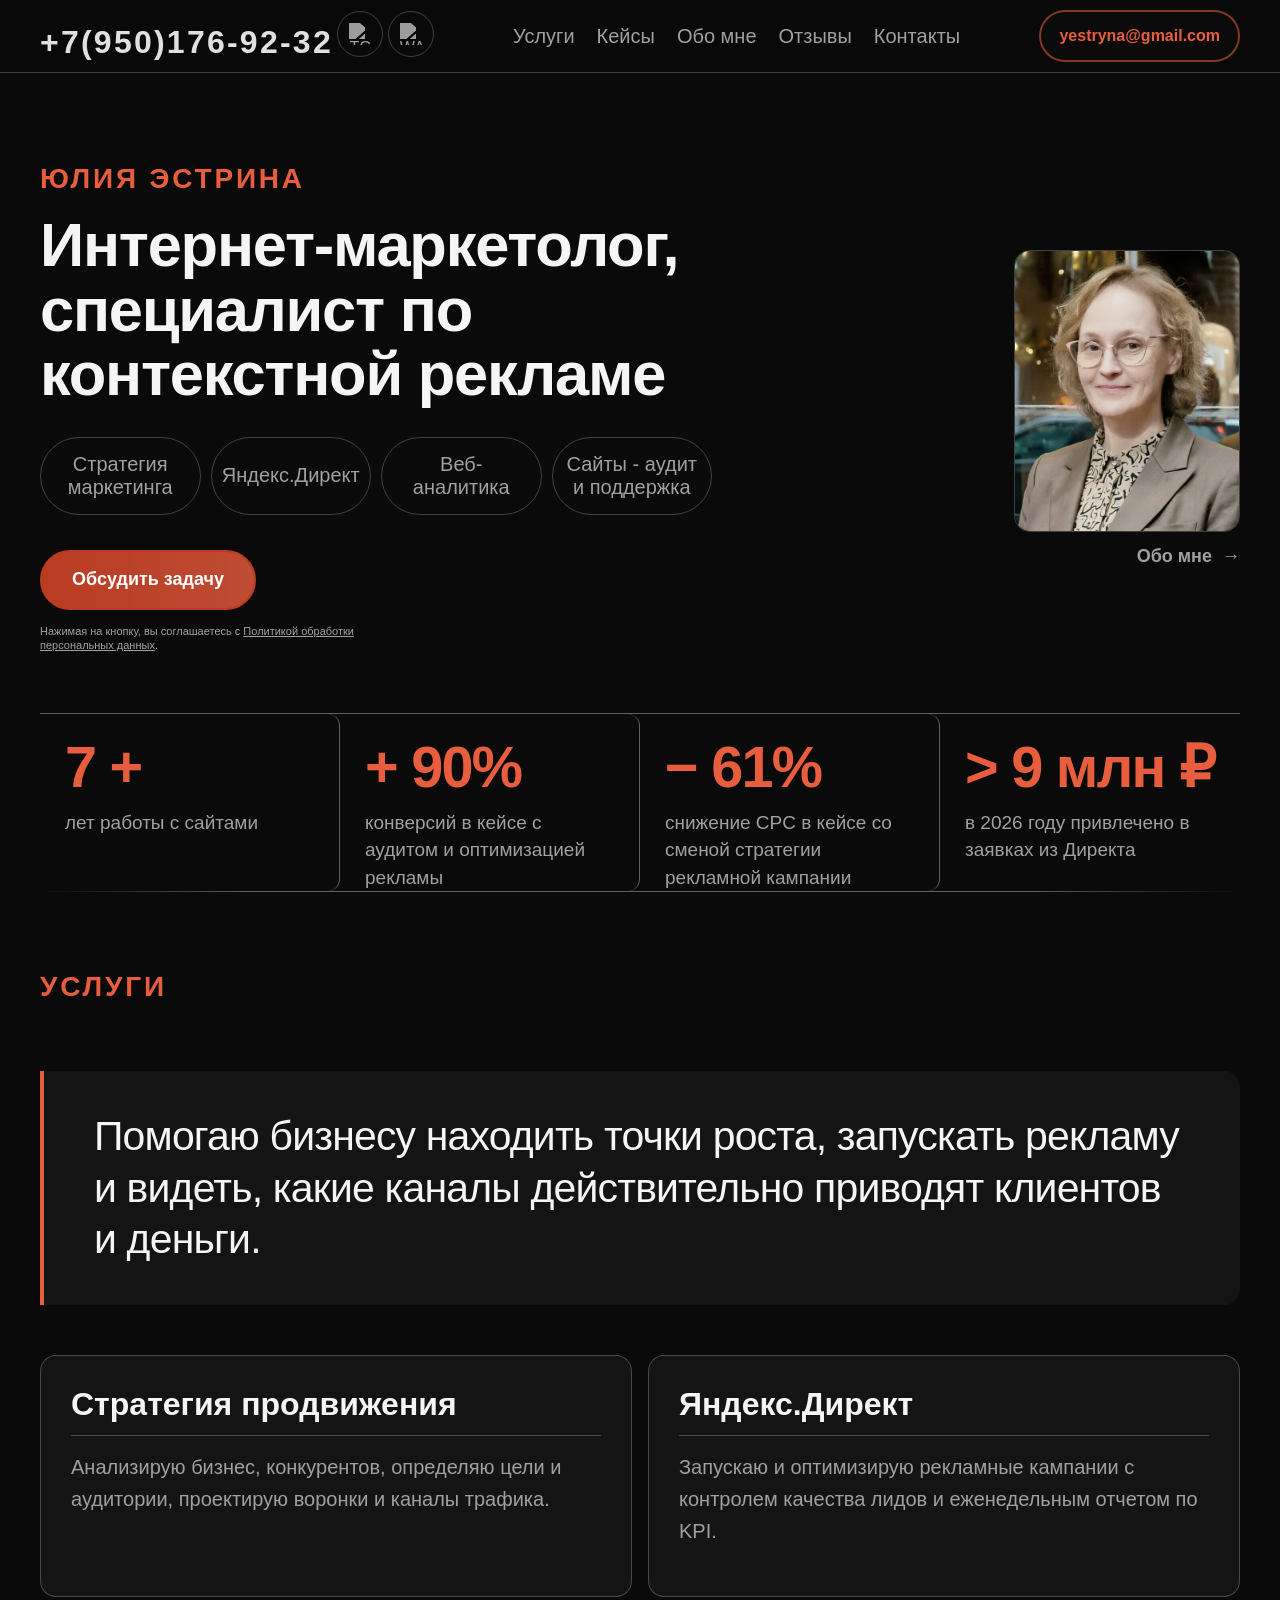
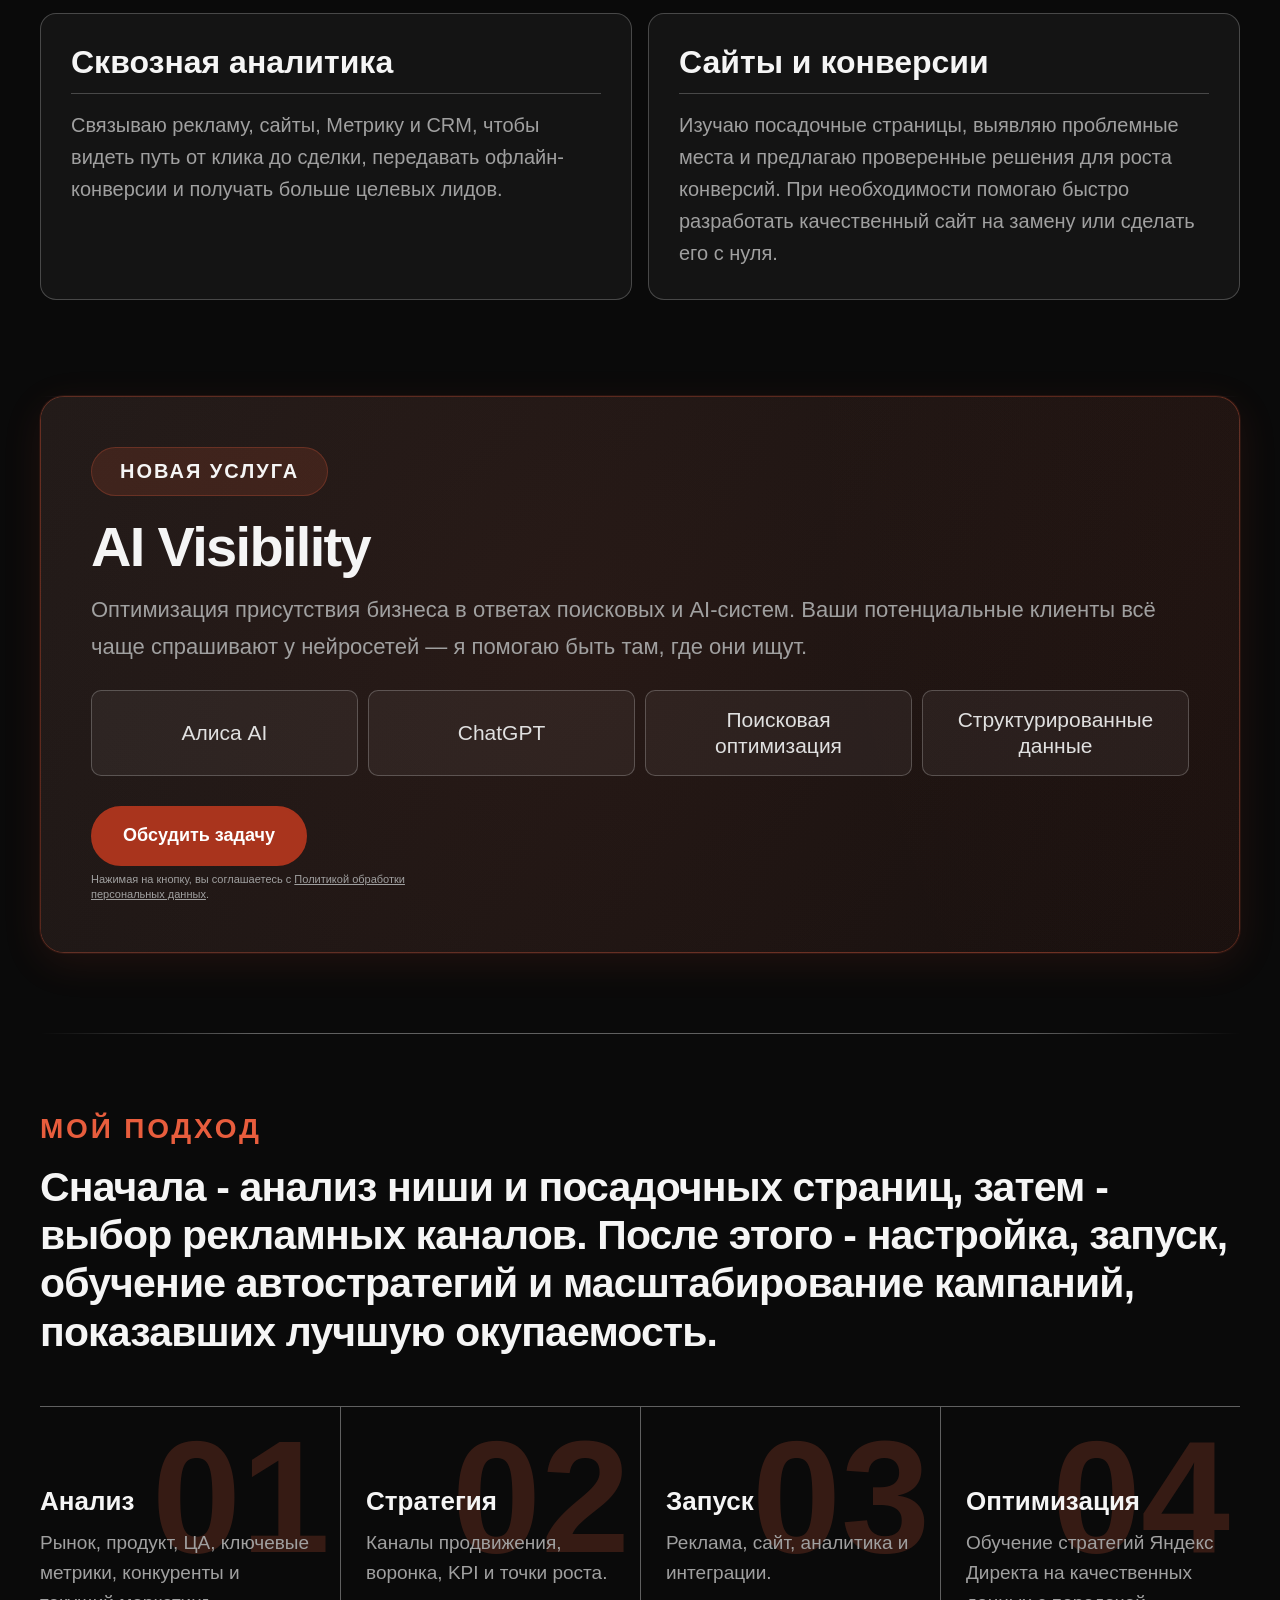
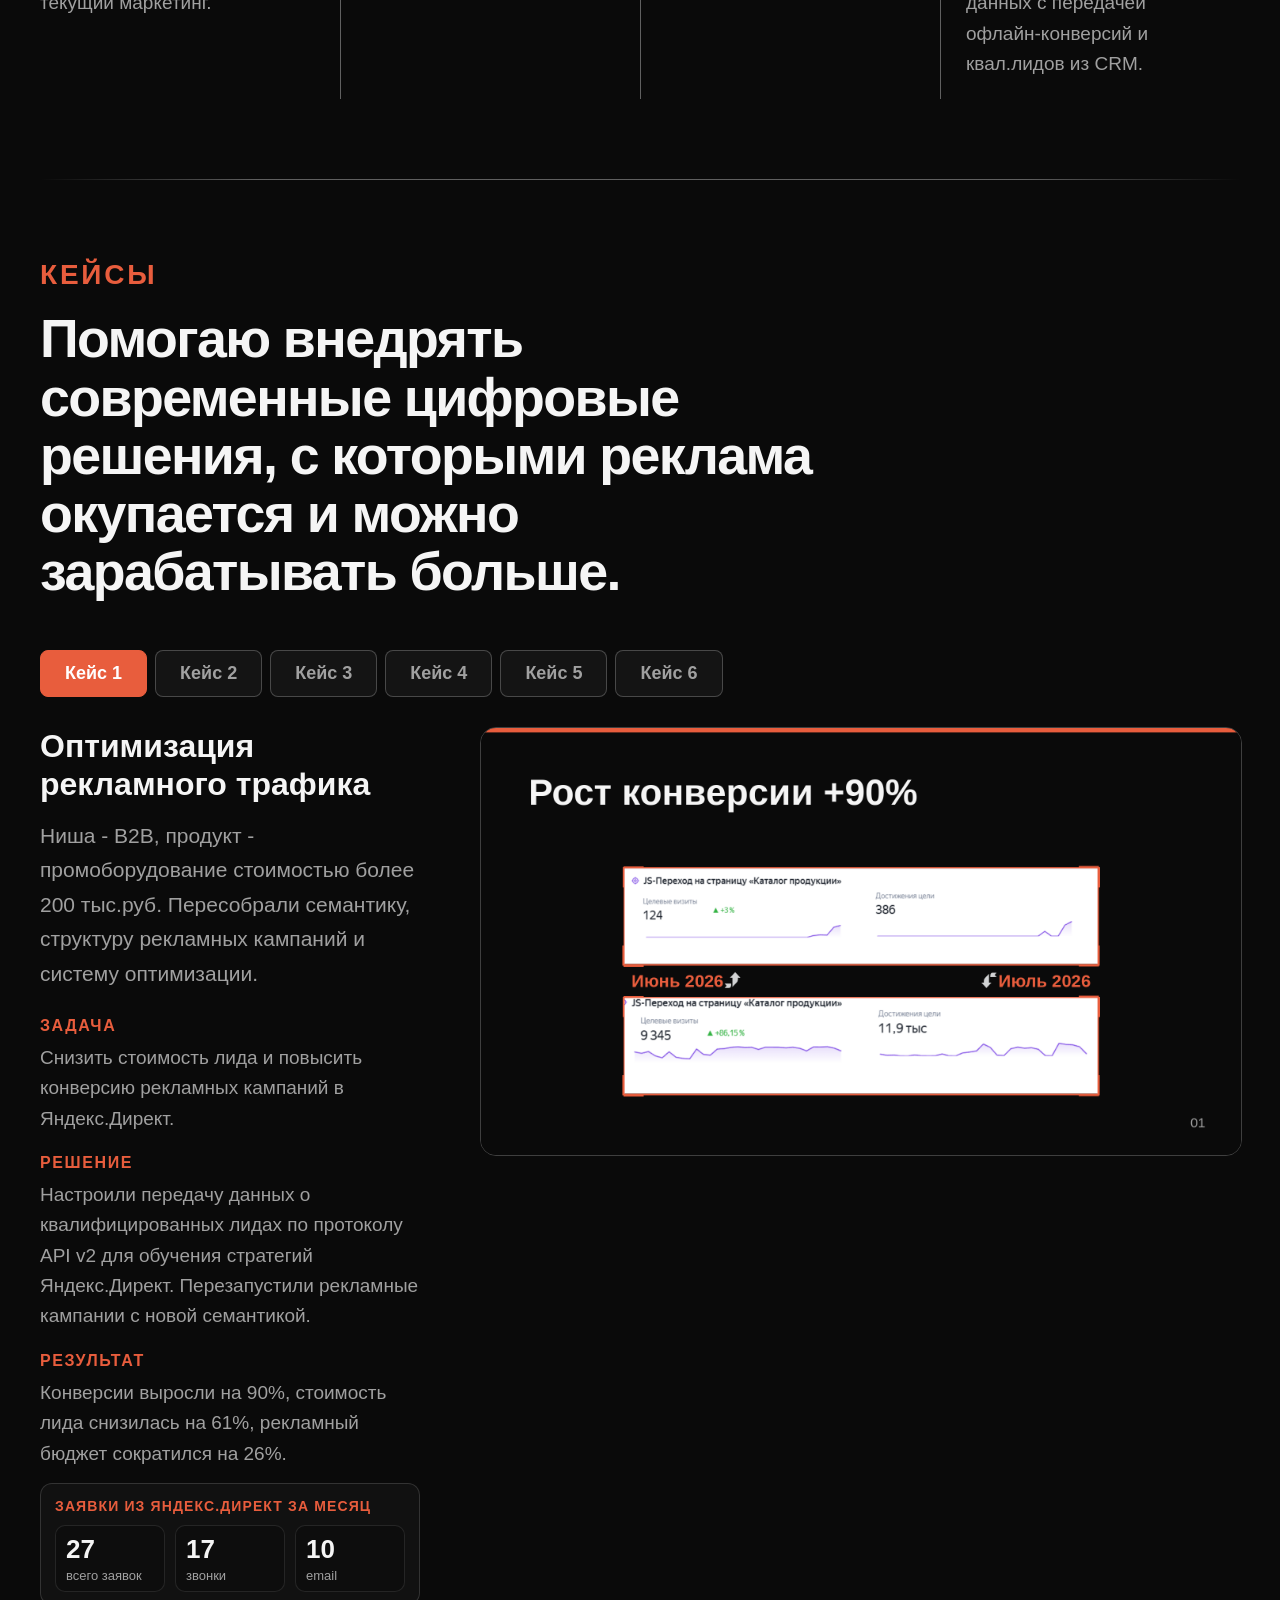
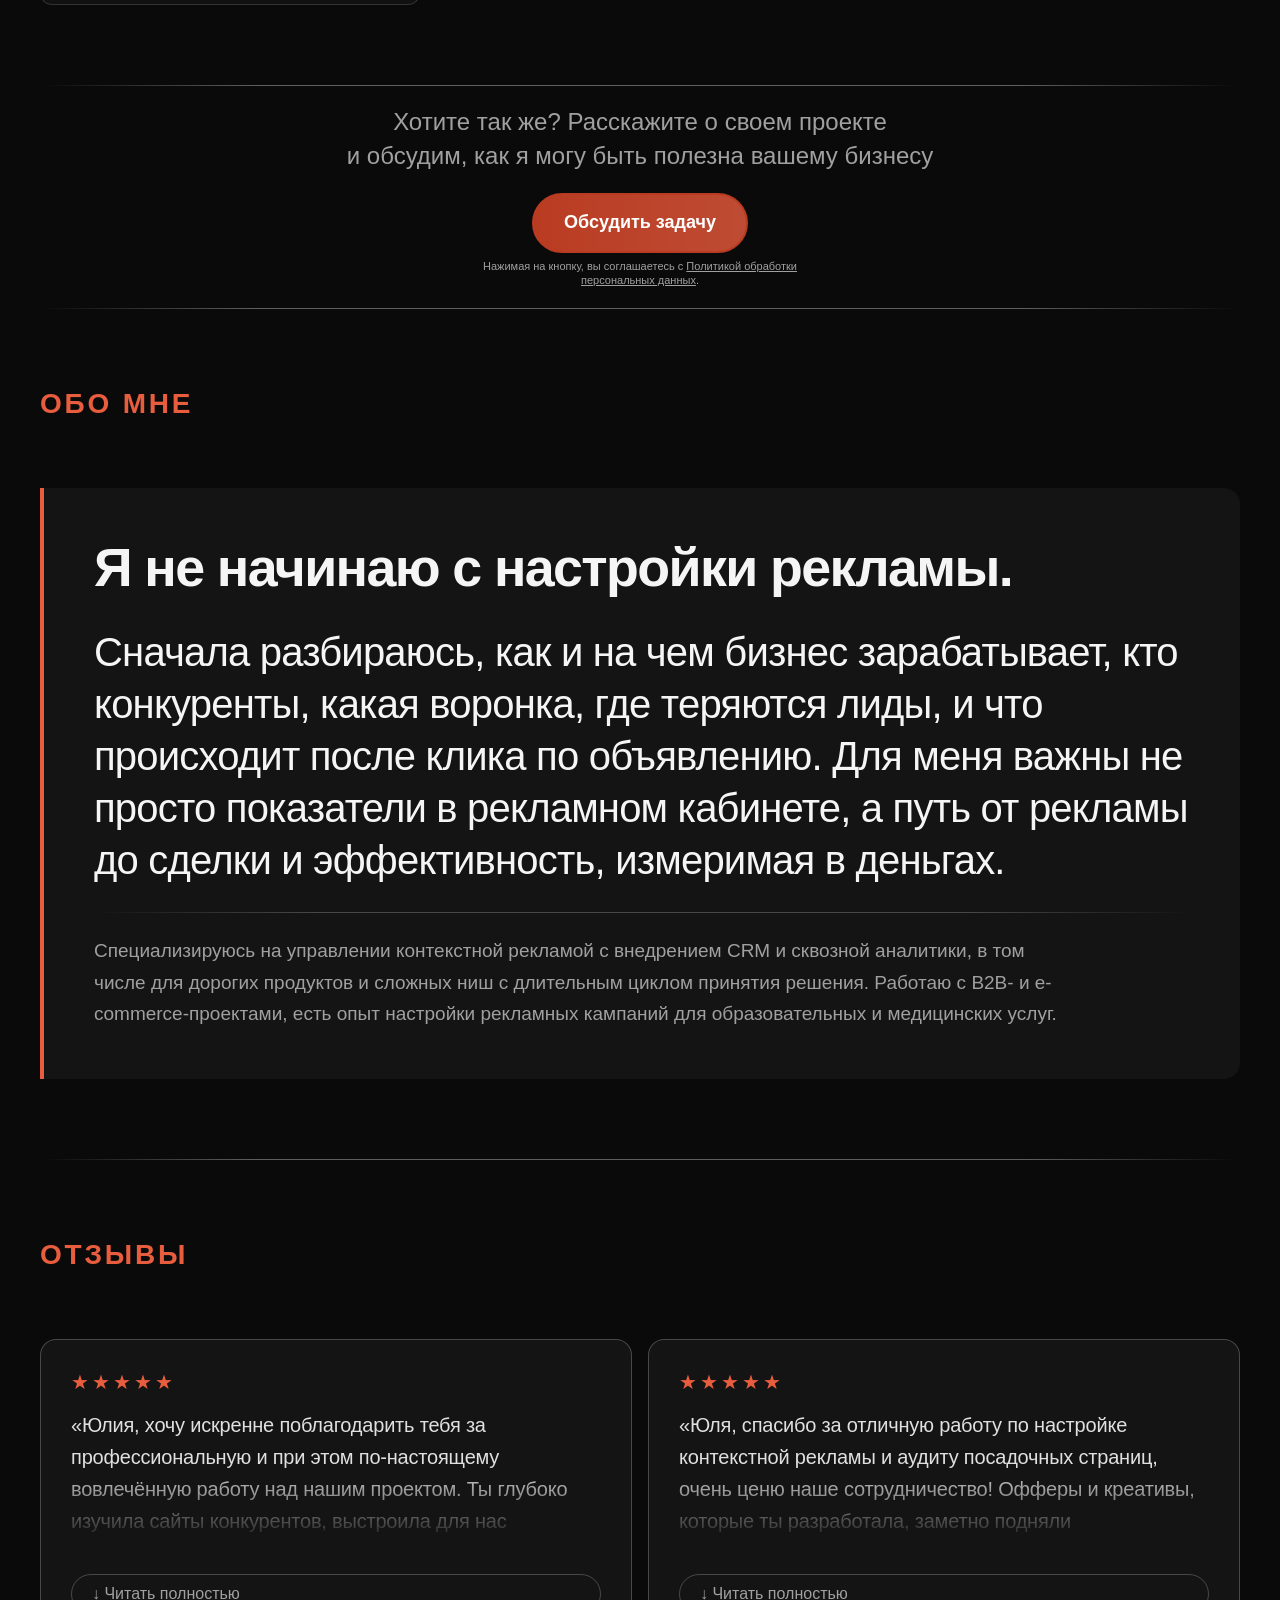
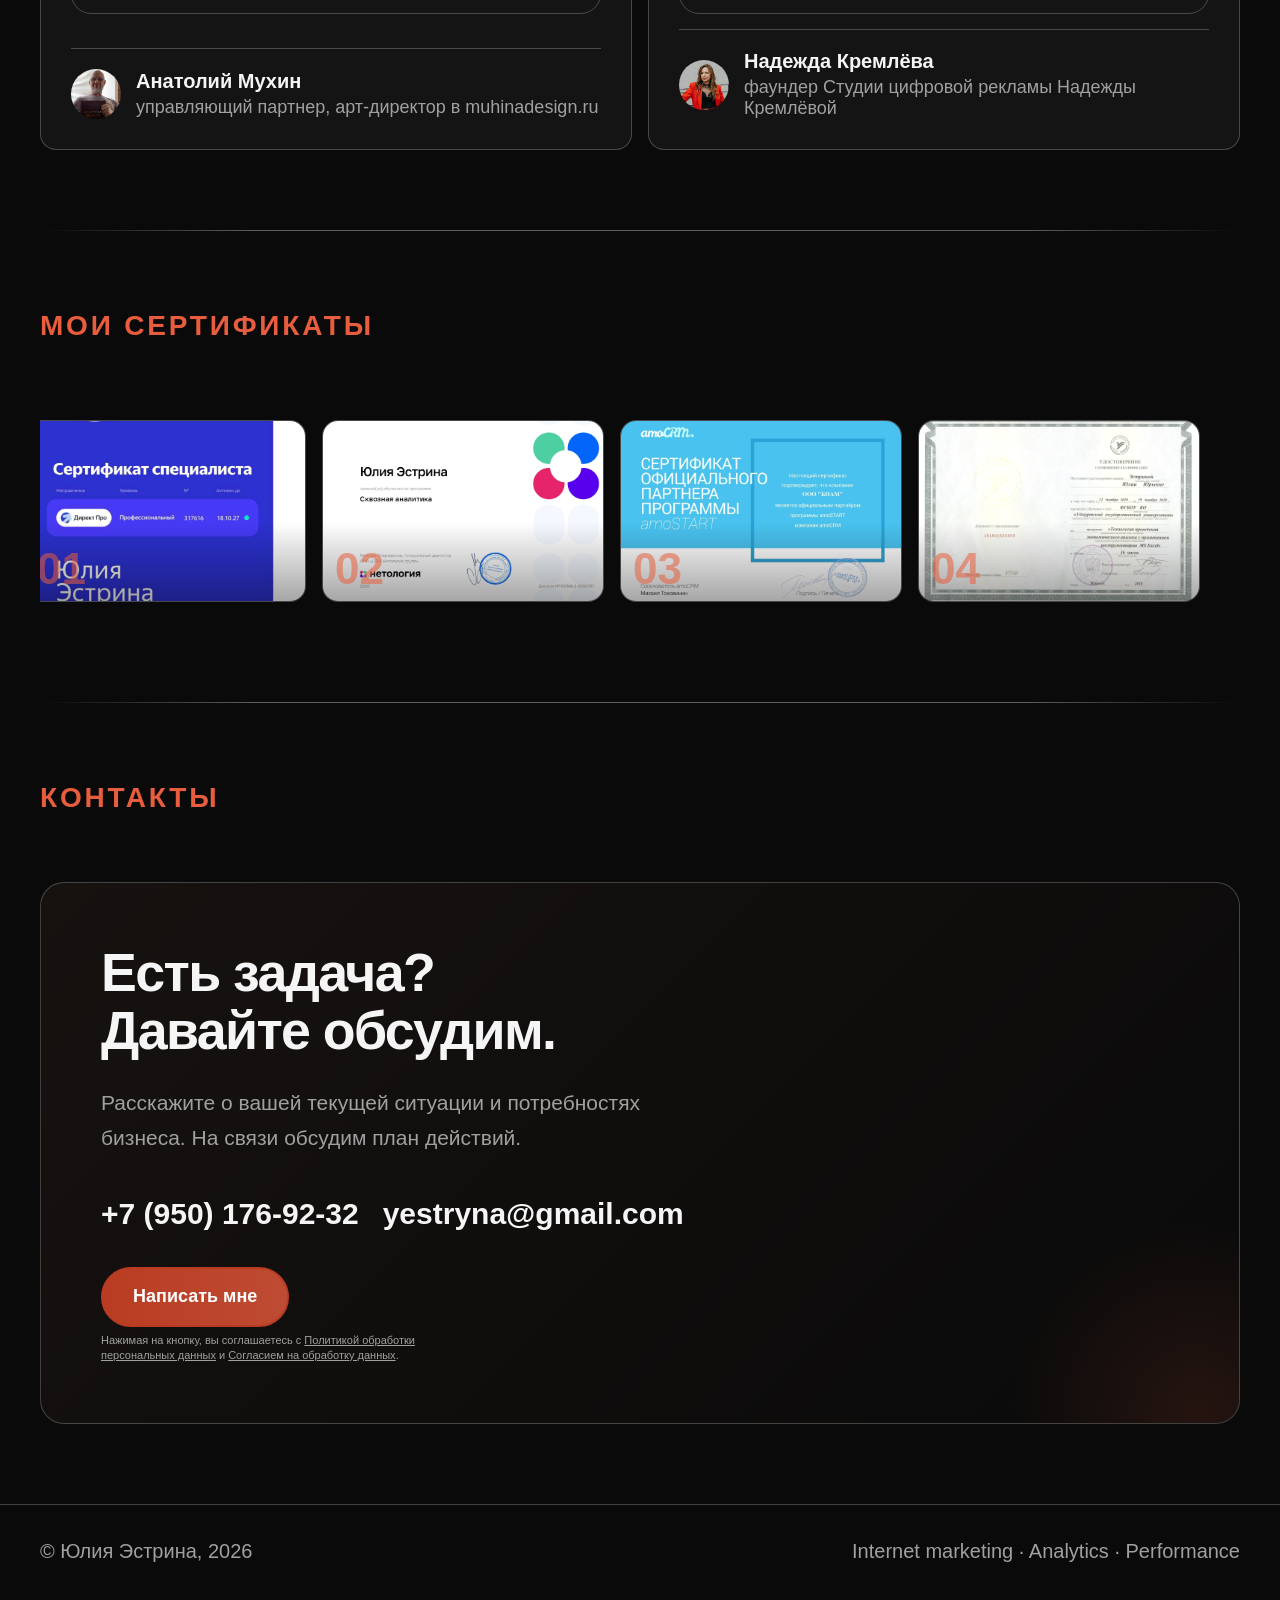
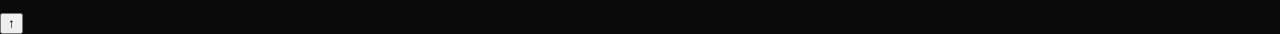
==== commit 587762d8: "Update index.html" ====
--- a/index.html
+++ b/index.html
@@ -1309,40 +1309,176 @@
 @media (max-width: 768px) {
     .julia-privacy-note { font-size: 10px; line-height: 1.3; }
 }
-</style> <header class="julia-header"> <div class="julia-container julia-header-inner"> <div class="julia-header-left"> <a href="tel:+79501769232" class="julia-logo">+7(950)176-92-32</a> <a href="tel:+79501769232" class="julia-social julia-social-tel" aria-label="Позвонить"> <img src="https://cdn.jsdelivr.net/npm/bootstrap-icons@1.11.3/icons/telephone.svg" alt="Телефон"> </a> <a href="mailto:yestryna@gmail.com" class="julia-social julia-social-mail" aria-label="Написать на почту"> <img src="https://cdn.jsdelivr.net/npm/bootstrap-icons@1.11.3/icons/envelope.svg" alt="Email"> </a> <a href="https://t.me/yestrina" target="_blank" class="julia-social" aria-label="Telegram"> <img src="https://cdn.jsdelivr.net/npm/bootstrap-icons@1.11.3/icons/telegram.svg" alt="TG"> </a> <a href="https://wa.me/79501769232" target="_blank" class="julia-social" aria-label="WhatsApp"> <img src="https://cdn.jsdelivr.net/npm/bootstrap-icons@1.11.3/icons/whatsapp.svg" alt="WA"> </a> </div> <button class="julia-burger" id="juliaBurger" aria-label="Меню" aria-expanded="false"> <span></span><span></span><span></span> </button> <nav class="julia-nav" id="juliaNav"> <a href="#services">Услуги</a> <a href="#cases">Кейсы</a> <a href="#about">Обо мне</a> <a href="#reviews">Отзывы</a> <a href="#contacts">Контакты</a> </nav> <a href="mailto:yestryna@gmail.com" class="julia-btn">yestryna@gmail.com</a> </div> </header> <!-- nominify end --> </div> </div> </div> </div> <div id="rec3943582201" class="r t-rec" style=" " data-animationappear="off" data-record-type="131"> <!-- T123 --> <div class="t123"> <div class="t-container_100 "> <div class="t-width t-width_100 "> <!-- nominify begin --> 
-<section id="top" class="julia-section julia-hero">
-    <div class="julia-container julia-hero-grid">
-        <div class="julia-reveal">
-            <span class="julia-kicker">Юлия Эстрина</span>
-            <h1 class="julia-h1">Интернет-маркетолог, специалист по контекстной рекламе</h1>
-            <div class="julia-hero-tags">
-                <span>Стратегия маркетинга</span>
-                <span>Яндекс.Директ</span>
-                <span>Веб-аналитика</span>
-                <span>Сайты - аудит и поддержка</span>
+</style> 
+  <header class="julia-header"> 
+    <div class="julia-container julia-header-inner"> 
+      <div class="julia-header-left"> <a href="tel:+79501769232" class="julia-logo">+7(950)176-92-32</a> 
+        <a href="tel:+79501769232" class="julia-social julia-social-tel" aria-label="Позвонить"> 
+          <img src="https://cdn.jsdelivr.net/npm/bootstrap-icons@1.11.3/icons/telephone.svg" alt="Телефон"> </a> 
+        <a href="mailto:yestryna@gmail.com" class="julia-social julia-social-mail" aria-label="Написать на почту"> 
+          <img src="https://cdn.jsdelivr.net/npm/bootstrap-icons@1.11.3/icons/envelope.svg" alt="Email"> </a> 
+        <a href="https://t.me/yestrina" target="_blank" class="julia-social" aria-label="Telegram"> 
+          <img src="https://cdn.jsdelivr.net/npm/bootstrap-icons@1.11.3/icons/telegram.svg" alt="TG"> </a> 
+        <a href="https://wa.me/79501769232" target="_blank" class="julia-social" aria-label="WhatsApp"> 
+          <img src="https://cdn.jsdelivr.net/npm/bootstrap-icons@1.11.3/icons/whatsapp.svg" alt="WA"> </a> 
+      </div> 
+      <button class="julia-burger" id="juliaBurger" aria-label="Меню" aria-expanded="false"> 
+        <span></span>
+        <span></span>
+        <span></span> 
+      </button> 
+      <nav class="julia-nav" id="juliaNav"> 
+        <a href="#services">Услуги</a> 
+        <a href="#cases">Кейсы</a> 
+        <a href="#about">Обо мне</a> 
+        <a href="#reviews">Отзывы</a> 
+        <a href="#contacts">Контакты</a> 
+      </nav> <a href="mailto:yestryna@gmail.com" class="julia-btn">yestryna@gmail.com</a> 
+    </div> 
+  </header> 
+  <!-- nominify end --> 
+</div> 
+</div> 
+</div> 
+</div> 
+  <div id="rec3943582201" class="r t-rec" style=" " data-animationappear="off" data-record-type="131"> <!-- T123 --> 
+    <div class="t123"> <div class="t-container_100 "> <div class="t-width t-width_100 "> <!-- nominify begin --> 
+      <section id="top" class="julia-section julia-hero">
+          <div class="julia-container julia-hero-grid">
+              <div class="julia-reveal">
+                  <span class="julia-kicker">Юлия Эстрина</span>
+                  <h1 class="julia-h1">Интернет-маркетолог, специалист по контекстной рекламе</h1>
+                  <div class="julia-hero-tags">
+                      <span>Стратегия маркетинга</span>
+                      <span>Яндекс.Директ</span>
+                      <span>Веб-аналитика</span>
+                      <span>Сайты - аудит и поддержка</span>
+                  </div>
+                  <div class="julia-hero-actions">
+                      <a href="#contacts" class="julia-btn">Обсудить задачу</a>
+                      <div class="julia-privacy-note">
+                         Нажимая на кнопку, вы соглашаетесь с <a href="/privacy.html" target="_blank">Политикой обработки персональных данных</a>.
+                      </div>
+                  </div>
+                </div>
+              <div class="julia-hero-photo julia-reveal">
+                  <div class="julia-photo-stack">
+                      <img src="images/tild3762-3130-4664-b735-626138393035__1785673648-2.png" alt="Юлия Эстрина">
+                      <a href="#about" class="julia-anchor julia-photo-anchor">Обо мне <span class="julia-anchor-arrow">→</span></a>
+                  </div>
+              </div>
+          </div>
+      </section> 
+  
+  <!-- nominify end --> 
+    </div> 
+    </div> 
+    </div> 
+  </div> 
+  <div id="rec3945032201" class="r t-rec" style=" " data-animationappear="off" data-record-type="131"> <!-- T123 --> 
+    <div class="t123"> 
+      <div class="t-container_100 "> 
+        <div class="t-width t-width_100 "> <!-- nominify begin --> 
+          <section class="julia-results"> 
+            <div class="julia-container"> 
+              <div class="julia-results-grid"> 
+                <div class="julia-result julia-reveal">
+                  <strong>7 +</strong>
+                  <span>лет работы с сайтами</span>
+                </div> 
+                <div class="julia-result julia-reveal">
+                  <strong>+ 90%</strong>
+                  <span>конверсий в кейсе с аудитом и оптимизацией рекламы</span>
+                </div> 
+                <div class="julia-result julia-reveal">
+                  <strong>− 61%</strong>
+                  <span>снижение CPC в кейсе со сменой стратегии рекламной кампании</span>
+                </div> 
+                <div class="julia-result julia-reveal">
+                  <strong>> 9 млн ₽</strong>
+                  <span>в 2026 году привлечено в заявках из Директа</span>
+                </div> 
+              </div> 
+            </div> 
+          </section> <!-- nominify end --> 
+        </div> 
+      </div> 
+    </div> 
+  </div> 
+  <div id="rec3946457701" class="r t-rec" style=" " data-animationappear="off" data-record-type="131"> <!-- T123 --> 
+    <div class="t123"> 
+      <div class="t-container_100 ">
+        <div class="t-width t-width_100 "> <!-- nominify begin --> 
+          <section id="services" class="julia-section"> 
+            <div class="julia-container"> 
+              <div class="julia-section-header julia-reveal"> 
+                <span class="julia-kicker">Услуги</span> 
+              </div> 
+              <blockquote class="julia-services-quote julia-reveal"> 
+                <p>Помогаю бизнесу находить точки роста, запускать рекламу и видеть, какие каналы действительно приводят клиентов и деньги.</p> 
+              </blockquote> 
+              <div class="julia-services-grid"> 
+                <article class="julia-service julia-reveal"> 
+                  <h3>Стратегия продвижения</h3> 
+                  <p>Анализирую бизнес, конкурентов, определяю цели и аудитории, проектирую воронки и каналы трафика.</p> 
+                </article> 
+                <article class="julia-service julia-reveal"> 
+                  <h3>Яндекс.Директ</h3> 
+                  <p>Запускаю и оптимизирую рекламные кампании с контролем качества лидов и еженедельным отчетом по KPI.</p> 
+                </article> 
+                <article class="julia-service julia-reveal"> 
+                  <h3>Сквозная аналитика</h3> 
+                  <p>Связываю рекламу, сайты, Метрику и CRM, чтобы видеть путь от клика до сделки, передавать офлайн-конверсии и получать больше целевых лидов.</p> 
+                </article> 
+                <article class="julia-service julia-reveal"> 
+                  <h3>Сайты и конверсии</h3> 
+                  <p>Изучаю посадочные страницы, выявляю проблемные места и предлагаю проверенные решения для роста конверсий. При необходимости помогаю быстро разработать качественный сайт на замену или сделать его с нуля.</p> 
+                </article> 
+              </div> 
+            </div> 
+          </section> 
+          <!-- nominify end --> 
+        </div> 
+      </div> 
+    </div> 
+  </div> 
+<div id="rec3950289601" class="r t-rec" style=" " data-animationappear="off" data-record-type="131"> 
+    <!-- T123 --> 
+<div class="t123"> 
+  <div class="t-container_100 "> 
+    <div class="t-width t-width_100 "> 
+      <!-- nominify begin --> 
+      <section class="julia-section" style="padding-top: 0;"> 
+        <div class="julia-container"> 
+          <div class="julia-ai julia-reveal"> 
+            <!-- базовый перелив (в покое) --> 
+            <div class="julia-ai-base" aria-hidden="true">
+            </div> 
+            <span class="julia-ai-tag">Новая услуга</span> 
+            <h3>AI Visibility</h3> 
+            <p>Оптимизация присутствия бизнеса в ответах поисковых и AI-систем. Ваши потенциальные клиенты всё чаще спрашивают у нейросетей — я помогаю быть там, где они ищут.</p> 
+            <div class="julia-ai-list"> 
+              <span>Алиса AI</span> 
+              <span>ChatGPT</span> 
+              <span>Поисковая оптимизация</span> 
+              <span>Структурированные данные</span> 
+            </div> 
+          <div style="display: flex; flex-direction: column; align-items: flex-start;">
+            <a href="#contacts" class="julia-btn">Обсудить задачу</a>
+            <div class="julia-privacy-note">
+                Нажимая на кнопку, вы соглашаетесь с <a href="/privacy.html" target="_blank">Политикой обработки персональных данных</a>.
             </div>
-            <div class="julia-hero-actions">
-                <a href="#contacts" class="julia-btn">Обсудить задачу</a>
-                <div class="julia-privacy-note">
-                   Нажимая на кнопку, вы соглашаетесь с <a href="/privacy.html" target="_blank">Политикой обработки персональных данных</a>.
-                </div>
-            </div>
-          </div>
-        <div class="julia-hero-photo julia-reveal">
-            <div class="julia-photo-stack">
-                <img src="images/tild3762-3130-4664-b735-626138393035__1785673648-2.png" alt="Юлия Эстрина">
-                <a href="#about" class="julia-anchor julia-photo-anchor">Обо мне <span class="julia-anchor-arrow">→</span></a>
-            </div>
-        </div>
-    </div>
-</section> 
-  
-  <!-- nominify end --> </div> </div> </div> </div> <div id="rec3945032201" class="r t-rec" style=" " data-animationappear="off" data-record-type="131"> <!-- T123 --> <div class="t123"> <div class="t-container_100 "> <div class="t-width t-width_100 "> <!-- nominify begin --> <section class="julia-results"> <div class="julia-container"> <div class="julia-results-grid"> <div class="julia-result julia-reveal"><strong>7 +</strong><span>лет работы с сайтами</span></div> <div class="julia-result julia-reveal"><strong>+ 90%</strong><span>конверсий в кейсе с аудитом и оптимизацией рекламы</span></div> <div class="julia-result julia-reveal"><strong>− 61%</strong><span>снижение CPC в кейсе со сменой стратегии рекламной кампании</span></div> <div class="julia-result julia-reveal"><strong>> 9 млн ₽</strong><span>в 2026 году привлечено в заявках из Директа</span></div> </div> </div> </section> <!-- nominify end --> </div> </div> </div> </div> <div id="rec3946457701" class="r t-rec" style=" " data-animationappear="off" data-record-type="131"> <!-- T123 --> <div class="t123"> <div class="t-container_100 "> <div class="t-width t-width_100 "> <!-- nominify begin --> <section id="services" class="julia-section"> <div class="julia-container"> <div class="julia-section-header julia-reveal"> <span class="julia-kicker">Услуги</span> </div> <blockquote class="julia-services-quote julia-reveal"> <p>Помогаю бизнесу находить точки роста, запускать рекламу и видеть, какие каналы действительно приводят клиентов и деньги.</p> </blockquote> <div class="julia-services-grid"> <article class="julia-service julia-reveal"> <h3>Стратегия продвижения</h3> <p>Анализирую бизнес, конкурентов, определяю цели и аудитории, проектирую воронки и каналы трафика.</p> </article> <article class="julia-service julia-reveal"> <h3>Яндекс.Директ</h3> <p>Запускаю и оптимизирую рекламные кампании с контролем качества лидов и еженедельным отчетом по KPI.</p> </article> <article class="julia-service julia-reveal"> <h3>Сквозная аналитика</h3> <p>Связываю рекламу, сайты, Метрику и CRM, чтобы видеть путь от клика до сделки, передавать офлайн-конверсии и получать больше целевых лидов.</p> </article> <article class="julia-service julia-reveal"> <h3>Сайты и конверсии</h3> <p>Изучаю посадочные страницы, выявляю проблемные места и предлагаю проверенные решения для роста конверсий. При необходимости помогаю быстро разработать качественный сайт на замену или сделать его с нуля.</p> </article> </div> </div> </section> <!-- nominify end --> </div> </div> </div> </div> <div id="rec3950289601" class="r t-rec" style=" " data-animationappear="off" data-record-type="131"> <!-- T123 --> <div class="t123"> <div class="t-container_100 "> <div class="t-width t-width_100 "> <!-- nominify begin --> <section class="julia-section" style="padding-top: 0;"> <div class="julia-container"> <div class="julia-ai julia-reveal"> <!-- базовый перелив (в покое) --> <div class="julia-ai-base" aria-hidden="true"></div> <span class="julia-ai-tag">Новая услуга</span> <h3>AI Visibility</h3> <p>Оптимизация присутствия бизнеса в ответах поисковых и AI-систем. Ваши потенциальные клиенты всё чаще спрашивают у нейросетей — я помогаю быть там, где они ищут.</p> <div class="julia-ai-list"> <span>Алиса AI</span> <span>ChatGPT</span> <span>Поисковая оптимизация</span> <span>Структурированные данные</span> </div> <div style="display: flex; flex-direction: column; align-items: flex-start;">
-    <a href="#contacts" class="julia-btn">Обсудить задачу</a>
-    <div class="julia-privacy-note">
-        Нажимая на кнопку, вы соглашаетесь с <a href="/privacy.html" target="_blank">Политикой обработки персональных данных</a>.
-    </div>
-</div> <!-- spotlight, который включается при hover на плашки --> <div class="julia-ai-glow" aria-hidden="true"></div> </div> </div> </section> <!-- nominify end --> </div> </div> </div> </div> <div id="rec3946466701" class="r t-rec" style=" " data-animationappear="off" data-record-type="131"> <!-- T123 --> <div class="t123"> <div class="t-container_100 "> <div class="t-width t-width_100 "> <!-- nominify begin --> <section id="process" class="julia-section"> <div class="julia-container"> <div class="julia-section-header julia-reveal"> <span class="julia-kicker">Мой подход</span> <h2 class="julia-h2">Сначала  - анализ ниши и посадочных страниц, затем - выбор рекламных каналов. После этого - настройка, запуск, обучение автостратегий и масштабирование кампаний, показавших лучшую окупаемость. </h2> </div> <div class="julia-process-grid"> <div class="julia-process julia-reveal"> <span class="julia-process-number">01</span> <h3>Анализ</h3> <p>Рынок, продукт, ЦА, ключевые метрики, конкуренты и текущий маркетинг.</p> </div> <div class="julia-process julia-reveal"> <span class="julia-process-number">02</span> <h3>Стратегия</h3> <p>Каналы продвижения, воронка, KPI и точки роста.</p> </div> <div class="julia-process julia-reveal"> <span class="julia-process-number">03</span> <h3>Запуск</h3> <p>Реклама, сайт, аналитика и интеграции.</p> </div> <div class="julia-process julia-reveal"> <span class="julia-process-number">04</span> <h3>Оптимизация</h3> <p>Обучение стратегий Яндекс Директа на качественных данных с передачей офлайн-конверсий и квал.лидов из CRM.</p> </div> </div> </div> </section> <!-- nominify end --> </div> </div> </div> </div> <div id="rec3946474101" class="r t-rec" style=" " data-animationappear="off" data-record-type="131"> <!-- T123 --> <div class="t123"> <div class="t-container_100 "> <div class="t-width t-width_100 "> <!-- nominify begin --> <section id="cases" class="julia-section"> <div class="julia-container"> <div class="julia-section-header julia-reveal"> <span class="julia-kicker">Кейсы</span> <h2 class="julia-h2">Помогаю внедрять современные цифровые решения, с которыми реклама окупается и можно зарабатывать больше.</h2> </div> <div class="julia-tabs julia-reveal"> <div class="julia-tabs-nav"> <button class="julia-tab-btn active" onclick="juliaShowTab(0)">Кейс 1</button> <button class="julia-tab-btn" onclick="juliaShowTab(1)">Кейс 2</button> <button class="julia-tab-btn" onclick="juliaShowTab(2)">Кейс 3</button> <button class="julia-tab-btn" onclick="juliaShowTab(3)">Кейс 4</button> <button class="julia-tab-btn" onclick="juliaShowTab(4)">Кейс 5</button> <button class="julia-tab-btn" onclick="juliaShowTab(5)">Кейс 6</button> </div> <!-- Кейс 1 --> <div class="julia-tab-content active" data-tab="0"> <div class="julia-tab-grid"> <div> <h3>Оптимизация рекламного трафика</h3> <p class="julia-tab-desc">Ниша - B2B, продукт - промоборудование стоимостью более 200 тыс.руб. Пересобрали семантику, структуру рекламных кампаний и систему оптимизации.</p> <div class="julia-tab-details"> <div class="julia-tab-detail"> <strong>Задача</strong> <p>Снизить стоимость лида и повысить конверсию рекламных кампаний в Яндекс.Директ.</p> </div> <div class="julia-tab-detail"> <strong>Решение</strong> <p>Настроили передачу данных о квалифицированных лидах по протоколу API v2 для обучения стратегий Яндекс.Директ. Перезапустили рекламные кампании с новой семантикой.</p> </div> <div class="julia-tab-detail"> <strong>Результат</strong> <p>Конверсии выросли на 90%, стоимость лида снизилась на 61%, рекламный бюджет сократился на 26%.</p> <!-- Мини-блок: заявки из Директа за месяц --> <div class="julia-leads"> <div class="julia-leads-title">Заявки из Яндекс.Директ за месяц</div> <div class="julia-leads-grid"> <div class="julia-lead"> <span class="julia-lead-num">27</span> <span class="julia-lead-label">всего заявок</span> </div> <div class="julia-lead"> <span class="julia-lead-num">17</span> <span class="julia-lead-label">звонки</span> </div> <div class="julia-lead"> <span class="julia-lead-num">10</span> <span class="julia-lead-label">email</span> </div> </div> </div> </div> </div> </div> <div class="julia-tab-image"> <img src="images/tild6132-6365-4834-b465-366632626433__1__.png" alt="Оптимизация рекламного трафика"> </div> </div> </div> <!-- Кейс 2 --> <div class="julia-tab-content" data-tab="1"> <div class="julia-tab-grid"> <div> <h3>Разработка стратегии интернет-маркетинга для промышленного B2B</h3> <p class="julia-tab-desc">Анализ бизнеса, конкурентов и целевой аудитории. Определение каналов привлечения и точек роста.</p> <div class="julia-tab-details"> <div class="julia-tab-detail"> <strong>Задача</strong> <p>Сайт в разработке, нужна стратегия запуска продвижения для промышленного B2B с длинным циклом сделки.</p> </div> <div class="julia-tab-detail"> <strong>Решение</strong> <p class="is-step">1. Проработана воронка (3 этапа).</p> <p class="is-step">2. Собрано семантическое ядро (130 запросов).</p> <p class="is-step">3. Проведен анализ 27 конкурентов.</p> <p class="is-step">4. Отрисована структура сайта в Figma.</p> <p class="is-step">5. Сделаны ТЗ для дизайна и вёрстки.</p> <p class="is-step">6. Подготовлен медиаплан запуска в Яндекс.Директ.</p> </div> <div class="julia-tab-detail"> <strong>Результат</strong> <p>Готовая стратегия запуска с конкретными каналами, бюджетами и KPI. Сайт: kupolpro.ru</p> </div> </div> </div> <div class="julia-tab-image"> <img src="images/tild3764-3936-4465-b136-613363643937__2_.png" alt="Разработка стратегии"> </div> </div> </div> <!-- Кейс 3 --> <div class="julia-tab-content" data-tab="2"> <div class="julia-tab-grid"> <div> <h3>Анализ целевой аудитории сообществ конкурентов ВКонтакте</h3> <p class="julia-tab-desc">Тематика группы: трикотаж мерными лоскутами. Подбор и анализ конкурентов, сегментация аудитории, построение портрета ЦА.</p> <div class="julia-tab-details"> <div class="julia-tab-detail"> <strong>Задача</strong> <p>Понять, кто аудитория конкурентов, какие у них интересы и поведение, чтобы выстроить эффективное продвижение.</p> </div> <div class="julia-tab-detail"> <strong>Решение</strong> <p class="is-step">1. Подобрали 6 групп ВК конкурентов (от 5 000 до 60 000 подписчиков).</p> <p class="is-step">2. Проанализировали активность, процент заказов за 30 дней.</p> <p class="is-step">3. Провели сегментацию по возрасту, интересам, гео, наличию семьи и детей.</p> <p class="is-step">4. Построили портрет целевой аудитории конкурентов для настройки рекламной компании.</p> </div> <div class="julia-tab-detail"> <strong>Результат</strong> <p class="is-lead">Готовый портрет ЦА с сегментацией.</p> <p>Сервисы: Barkov.net, Pepper.ninja, Segmento-target. Группа: loskutok_izh. Сентябрь, 2023.</p> </div> </div> </div> <div class="julia-tab-image"> <img src="images/tild6365-3061-4939-b337-333266366330__3__.png" alt="Анализ Целевой аудитории"> </div> </div> </div> <!-- Кейс 4 --> <div class="julia-tab-content" data-tab="3"> <div class="julia-tab-grid"> <div> <h3>Сквозная аналитика от рекламы до сделки</h3> <p class="julia-tab-desc">Связали данные Яндекс.Метрики, рекламных кампаний и CRM, чтобы видеть фактический вклад каналов в продажи.</p> <div class="julia-tab-details"> <div class="julia-tab-detail"> <strong>Задача</strong> <p>Нужно отслеживать квалифицированных лидов с рекламы до этапа договора в CRM, чтобы оптимизировать рекламные кампании по реальным продажам.</p> </div> <div class="julia-tab-detail"> <strong>Решение</strong> <p>Вручную объединили идентификаторы Метрики и utm-метки с данными по сумме сделок в amoCRM. Настроили передачу офлайн-конверсий через Callibri.</p> </div> <div class="julia-tab-detail"> <strong>Результат</strong> <p class="is-lead">За первые 2 месяца зафиксированы сделки на сумму свыше 5 млн ₽.</p> <p>Стали считать ROMI для оптимизации рекламных кампаний.</p> </div> </div> </div> <div class="julia-tab-image"> <img src="images/tild6432-3031-4531-b563-303162316235__slide_4_v2_plus33-fo.png" alt="Сквозная аналитика"> </div> </div> </div> <!-- Кейс 5 --> <div class="julia-tab-content" data-tab="4"> <div class="julia-tab-grid"> <div> <h3>Разработка лендинга для интернет-продаж квадроциклов HISUN</h3> <p class="julia-tab-desc">Тематика сайта: новые бренды китайских квадроциклов в России. Разработка с нуля под ключ за 14 дней.</p> <div class="julia-tab-details"> <div class="julia-tab-detail"> <strong>Задача</strong> <p>Создать сайт для продажи квадроциклов HISUN — нового бренда китайских квадроциклов на российском рынке.</p> </div> <div class="julia-tab-detail"> <strong>Решение</strong> <p>Разработка сайта с нуля под ключ за 14 дней. Дизайн на основе каталогов поставщика, тиражное решение 1С-Битрикс. Команда: разработчик-фулстэк, менеджер проекта/аналитик. Продвижение: контекстная реклама Яндекс.Директ.</p> </div> <div class="julia-tab-detail"> <strong>Результат</strong> <p class="is-lead">Запущен лендинг квадро18.рф.</p> <p>Сервис: 1С-Bitrix Landing page. Май, 2022.</p> </div> </div> </div> <div class="julia-tab-image"> <img src="images/tild3237-6436-4763-a633-636665353634__5_.png" alt="Разработка сайта"> </div> </div> </div> <!-- Кейс 6 (пока только заголовок + изображение) --> <div class="julia-tab-content" data-tab="5"> <div class="julia-tab-grid"> <div> <h3>Приложение для передачи офлайн-конверсий в Яндекс.Метрику</h3> <div class="julia-tab-details"> <div class="julia-tab-detail"> <strong>Задача</strong> <p>Бизнес видел в Метрике заявки, но не знал, какие из них стали квал.лидами и оплатами. Рекламу невозможно было оптимизировать по качеству лидов.</p> </div> <div class="julia-tab-detail"> <strong>Решение</strong> <p>За 2 месяца без внешних разработчиков и платных сервисов разработано серверное приложение для автоматической передачи офлайн-конверсий из CRM с привязкой к ID визита.</p> </div> <div class="julia-tab-detail"> <strong>Результат</strong> <p class="is-lead">Настроена автоматическая связка amoCRM → Приложение.</p> <p class="is-step">1. Приложение запрашивает и передаёт данные сделки из CRM в Метрику через API.</p> <p class="is-step">2. Метрика связывает конверсию с рекламным источником.</p> <p class="is-step">3. Данные передаются в Яндекс.Директ для оптимизации рекламных кампаний.</p> </div> </div> </div> <div class="julia-tab-image"> <img src="images/tild3031-3861-4833-a565-373138393733__slide_6-fotor-202610.png" alt="Современные цифровые решения"> </div> </div> </div> </div> </div> </section> <!-- nominify end --> </div> </div> </div> </div> <div id="rec3950358801" class="r t-rec" style=" " data-animationappear="off" data-record-type="131"> <!-- T123 --> <div class="t123"> <div class="t-container_100 "> <div class="t-width t-width_100 "> <!-- nominify begin --> <section class="julia-section" style="padding: 20px 0;"> <div class="julia-container" style="text-align: center;"> <p style="margin-bottom: 20px; color: var(--muted); font-size: 24px; line-height: 1.4;">Хотите так же? Расскажите о своем проекте<br>и обсудим, как я могу быть полезна вашему бизнесу</p> <div style="display: flex; flex-direction: column; align-items: center;">
+          </div> <!-- spotlight, который включается при hover на плашки --> 
+            <div class="julia-ai-glow" aria-hidden="true"></div> 
+          </div> 
+        </div> 
+      </section>
+      <!-- nominify end --> 
+    </div> 
+  </div> 
+</div> 
+</div> 
+  <div id="rec3946466701" class="r t-rec" style=" " data-animationappear="off" data-record-type="131"> <!-- T123 --> <div class="t123"> <div class="t-container_100 "> <div class="t-width t-width_100 "> <!-- nominify begin --> <section id="process" class="julia-section"> <div class="julia-container"> <div class="julia-section-header julia-reveal"> <span class="julia-kicker">Мой подход</span> <h2 class="julia-h2">Сначала  - анализ ниши и посадочных страниц, затем - выбор рекламных каналов. После этого - настройка, запуск, обучение автостратегий и масштабирование кампаний, показавших лучшую окупаемость. </h2> </div> <div class="julia-process-grid"> <div class="julia-process julia-reveal"> <span class="julia-process-number">01</span> <h3>Анализ</h3> <p>Рынок, продукт, ЦА, ключевые метрики, конкуренты и текущий маркетинг.</p> </div> <div class="julia-process julia-reveal"> <span class="julia-process-number">02</span> <h3>Стратегия</h3> <p>Каналы продвижения, воронка, KPI и точки роста.</p> </div> <div class="julia-process julia-reveal"> <span class="julia-process-number">03</span> <h3>Запуск</h3> <p>Реклама, сайт, аналитика и интеграции.</p> </div> <div class="julia-process julia-reveal"> <span class="julia-process-number">04</span> <h3>Оптимизация</h3> <p>Обучение стратегий Яндекс Директа на качественных данных с передачей офлайн-конверсий и квал.лидов из CRM.</p> </div> </div> </div> </section> <!-- nominify end --> </div> </div> </div> </div> <div id="rec3946474101" class="r t-rec" style=" " data-animationappear="off" data-record-type="131"> <!-- T123 --> <div class="t123"> <div class="t-container_100 "> <div class="t-width t-width_100 "> <!-- nominify begin --> <section id="cases" class="julia-section"> <div class="julia-container"> <div class="julia-section-header julia-reveal"> <span class="julia-kicker">Кейсы</span> <h2 class="julia-h2">Помогаю внедрять современные цифровые решения, с которыми реклама окупается и можно зарабатывать больше.</h2> </div> <div class="julia-tabs julia-reveal"> <div class="julia-tabs-nav"> <button class="julia-tab-btn active" onclick="juliaShowTab(0)">Кейс 1</button> <button class="julia-tab-btn" onclick="juliaShowTab(1)">Кейс 2</button> <button class="julia-tab-btn" onclick="juliaShowTab(2)">Кейс 3</button> <button class="julia-tab-btn" onclick="juliaShowTab(3)">Кейс 4</button> <button class="julia-tab-btn" onclick="juliaShowTab(4)">Кейс 5</button> <button class="julia-tab-btn" onclick="juliaShowTab(5)">Кейс 6</button> </div> <!-- Кейс 1 --> <div class="julia-tab-content active" data-tab="0"> <div class="julia-tab-grid"> <div> <h3>Оптимизация рекламного трафика</h3> <p class="julia-tab-desc">Ниша - B2B, продукт - промоборудование стоимостью более 200 тыс.руб. Пересобрали семантику, структуру рекламных кампаний и систему оптимизации.</p> <div class="julia-tab-details"> <div class="julia-tab-detail"> <strong>Задача</strong> <p>Снизить стоимость лида и повысить конверсию рекламных кампаний в Яндекс.Директ.</p> </div> <div class="julia-tab-detail"> <strong>Решение</strong> <p>Настроили передачу данных о квалифицированных лидах по протоколу API v2 для обучения стратегий Яндекс.Директ. Перезапустили рекламные кампании с новой семантикой.</p> </div> <div class="julia-tab-detail"> <strong>Результат</strong> <p>Конверсии выросли на 90%, стоимость лида снизилась на 61%, рекламный бюджет сократился на 26%.</p> <!-- Мини-блок: заявки из Директа за месяц --> <div class="julia-leads"> <div class="julia-leads-title">Заявки из Яндекс.Директ за месяц</div> <div class="julia-leads-grid"> <div class="julia-lead"> <span class="julia-lead-num">27</span> <span class="julia-lead-label">всего заявок</span> </div> <div class="julia-lead"> <span class="julia-lead-num">17</span> <span class="julia-lead-label">звонки</span> </div> <div class="julia-lead"> <span class="julia-lead-num">10</span> <span class="julia-lead-label">email</span> </div> </div> </div> </div> </div> </div> <div class="julia-tab-image"> <img src="images/tild6132-6365-4834-b465-366632626433__1__.png" alt="Оптимизация рекламного трафика"> </div> </div> </div> <!-- Кейс 2 --> <div class="julia-tab-content" data-tab="1"> <div class="julia-tab-grid"> <div> <h3>Разработка стратегии интернет-маркетинга для промышленного B2B</h3> <p class="julia-tab-desc">Анализ бизнеса, конкурентов и целевой аудитории. Определение каналов привлечения и точек роста.</p> <div class="julia-tab-details"> <div class="julia-tab-detail"> <strong>Задача</strong> <p>Сайт в разработке, нужна стратегия запуска продвижения для промышленного B2B с длинным циклом сделки.</p> </div> <div class="julia-tab-detail"> <strong>Решение</strong> <p class="is-step">1. Проработана воронка (3 этапа).</p> <p class="is-step">2. Собрано семантическое ядро (130 запросов).</p> <p class="is-step">3. Проведен анализ 27 конкурентов.</p> <p class="is-step">4. Отрисована структура сайта в Figma.</p> <p class="is-step">5. Сделаны ТЗ для дизайна и вёрстки.</p> <p class="is-step">6. Подготовлен медиаплан запуска в Яндекс.Директ.</p> </div> <div class="julia-tab-detail"> <strong>Результат</strong> <p>Готовая стратегия запуска с конкретными каналами, бюджетами и KPI. Сайт: kupolpro.ru</p> </div> </div> </div> <div class="julia-tab-image"> <img src="images/tild3764-3936-4465-b136-613363643937__2_.png" alt="Разработка стратегии"> </div> </div> </div> <!-- Кейс 3 --> <div class="julia-tab-content" data-tab="2"> <div class="julia-tab-grid"> <div> <h3>Анализ целевой аудитории сообществ конкурентов ВКонтакте</h3> <p class="julia-tab-desc">Тематика группы: трикотаж мерными лоскутами. Подбор и анализ конкурентов, сегментация аудитории, построение портрета ЦА.</p> <div class="julia-tab-details"> <div class="julia-tab-detail"> <strong>Задача</strong> <p>Понять, кто аудитория конкурентов, какие у них интересы и поведение, чтобы выстроить эффективное продвижение.</p> </div> <div class="julia-tab-detail"> <strong>Решение</strong> <p class="is-step">1. Подобрали 6 групп ВК конкурентов (от 5 000 до 60 000 подписчиков).</p> <p class="is-step">2. Проанализировали активность, процент заказов за 30 дней.</p> <p class="is-step">3. Провели сегментацию по возрасту, интересам, гео, наличию семьи и детей.</p> <p class="is-step">4. Построили портрет целевой аудитории конкурентов для настройки рекламной компании.</p> </div> <div class="julia-tab-detail"> <strong>Результат</strong> <p class="is-lead">Готовый портрет ЦА с сегментацией.</p> <p>Сервисы: Barkov.net, Pepper.ninja, Segmento-target. Группа: loskutok_izh. Сентябрь, 2023.</p> </div> </div> </div> <div class="julia-tab-image"> <img src="images/tild6365-3061-4939-b337-333266366330__3__.png" alt="Анализ Целевой аудитории"> </div> </div> </div> <!-- Кейс 4 --> <div class="julia-tab-content" data-tab="3"> <div class="julia-tab-grid"> <div> <h3>Сквозная аналитика от рекламы до сделки</h3> <p class="julia-tab-desc">Связали данные Яндекс.Метрики, рекламных кампаний и CRM, чтобы видеть фактический вклад каналов в продажи.</p> <div class="julia-tab-details"> <div class="julia-tab-detail"> <strong>Задача</strong> <p>Нужно отслеживать квалифицированных лидов с рекламы до этапа договора в CRM, чтобы оптимизировать рекламные кампании по реальным продажам.</p> </div> <div class="julia-tab-detail"> <strong>Решение</strong> <p>Вручную объединили идентификаторы Метрики и utm-метки с данными по сумме сделок в amoCRM. Настроили передачу офлайн-конверсий через Callibri.</p> </div> <div class="julia-tab-detail"> <strong>Результат</strong> <p class="is-lead">За первые 2 месяца зафиксированы сделки на сумму свыше 5 млн ₽.</p> <p>Стали считать ROMI для оптимизации рекламных кампаний.</p> </div> </div> </div> <div class="julia-tab-image"> <img src="images/tild6432-3031-4531-b563-303162316235__slide_4_v2_plus33-fo.png" alt="Сквозная аналитика"> </div> </div> </div> <!-- Кейс 5 --> <div class="julia-tab-content" data-tab="4"> <div class="julia-tab-grid"> <div> <h3>Разработка лендинга для интернет-продаж квадроциклов HISUN</h3> <p class="julia-tab-desc">Тематика сайта: новые бренды китайских квадроциклов в России. Разработка с нуля под ключ за 14 дней.</p> <div class="julia-tab-details"> <div class="julia-tab-detail"> <strong>Задача</strong> <p>Создать сайт для продажи квадроциклов HISUN — нового бренда китайских квадроциклов на российском рынке.</p> </div> <div class="julia-tab-detail"> <strong>Решение</strong> <p>Разработка сайта с нуля под ключ за 14 дней. Дизайн на основе каталогов поставщика, тиражное решение 1С-Битрикс. Команда: разработчик-фулстэк, менеджер проекта/аналитик. Продвижение: контекстная реклама Яндекс.Директ.</p> </div> <div class="julia-tab-detail"> <strong>Результат</strong> <p class="is-lead">Запущен лендинг квадро18.рф.</p> <p>Сервис: 1С-Bitrix Landing page. Май, 2022.</p> </div> </div> </div> <div class="julia-tab-image"> <img src="images/tild3237-6436-4763-a633-636665353634__5_.png" alt="Разработка сайта"> </div> </div> </div> <!-- Кейс 6 (пока только заголовок + изображение) --> <div class="julia-tab-content" data-tab="5"> <div class="julia-tab-grid"> <div> <h3>Приложение для передачи офлайн-конверсий в Яндекс.Метрику</h3> <div class="julia-tab-details"> <div class="julia-tab-detail"> <strong>Задача</strong> <p>Бизнес видел в Метрике заявки, но не знал, какие из них стали квал.лидами и оплатами. Рекламу невозможно было оптимизировать по качеству лидов.</p> </div> <div class="julia-tab-detail"> <strong>Решение</strong> <p>За 2 месяца без внешних разработчиков и платных сервисов разработано серверное приложение для автоматической передачи офлайн-конверсий из CRM с привязкой к ID визита.</p> </div> <div class="julia-tab-detail"> <strong>Результат</strong> <p class="is-lead">Настроена автоматическая связка amoCRM → Приложение.</p> <p class="is-step">1. Приложение запрашивает и передаёт данные сделки из CRM в Метрику через API.</p> <p class="is-step">2. Метрика связывает конверсию с рекламным источником.</p> <p class="is-step">3. Данные передаются в Яндекс.Директ для оптимизации рекламных кампаний.</p> </div> </div> </div> <div class="julia-tab-image"> <img src="images/tild3031-3861-4833-a565-373138393733__slide_6-fotor-202610.png" alt="Современные цифровые решения"> </div> </div> </div> </div> </div> </section> <!-- nominify end --> </div> </div> </div> </div> <div id="rec3950358801" class="r t-rec" style=" " data-animationappear="off" data-record-type="131"> <!-- T123 --> <div class="t123"> <div class="t-container_100 "> <div class="t-width t-width_100 "> <!-- nominify begin --> <section class="julia-section" style="padding: 20px 0;"> <div class="julia-container" style="text-align: center;"> <p style="margin-bottom: 20px; color: var(--muted); font-size: 24px; line-height: 1.4;">Хотите так же? Расскажите о своем проекте<br>и обсудим, как я могу быть полезна вашему бизнесу</p> <div style="display: flex; flex-direction: column; align-items: center;">
     <a href="#contacts" class="julia-btn">Обсудить задачу</a>
     <div class="julia-privacy-note" style="text-align: center;">
         Нажимая на кнопку, вы соглашаетесь с <a href="/privacy.html" target="_blank">Политикой обработки персональных данных</a>.
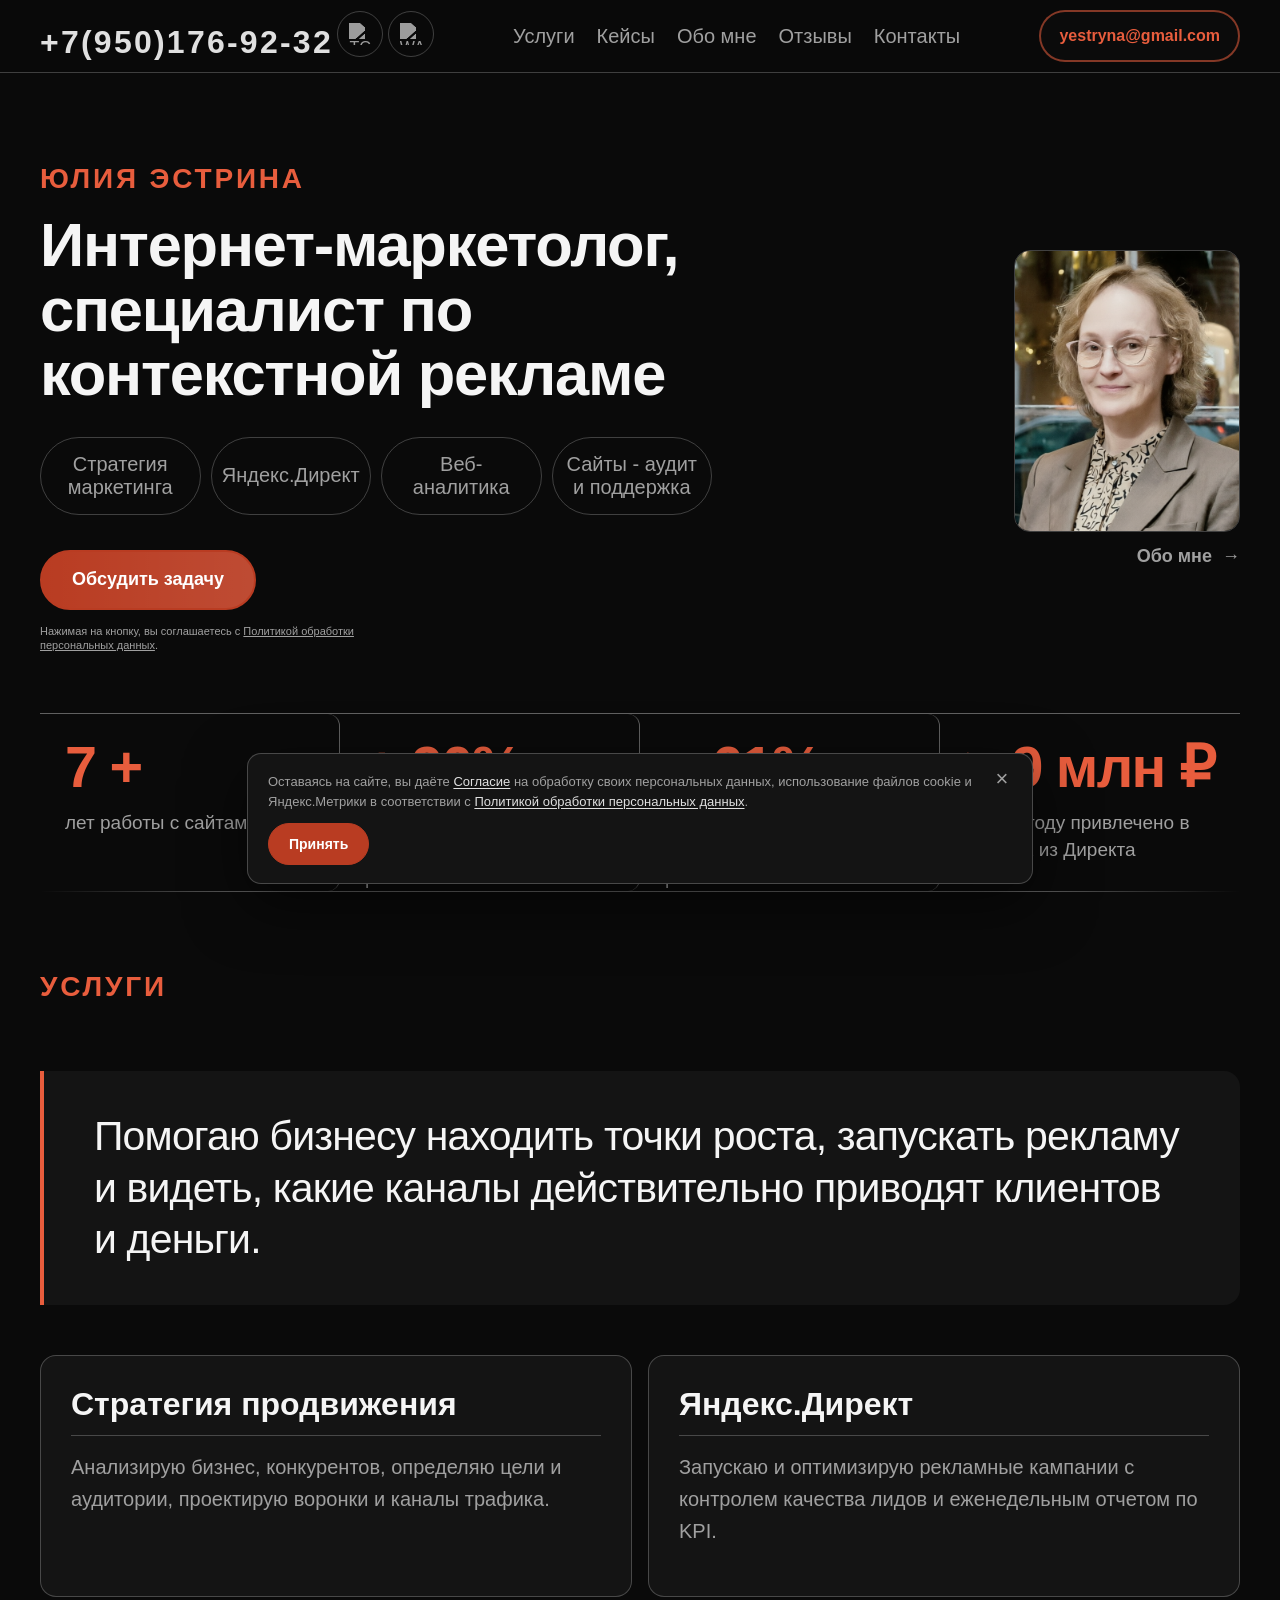
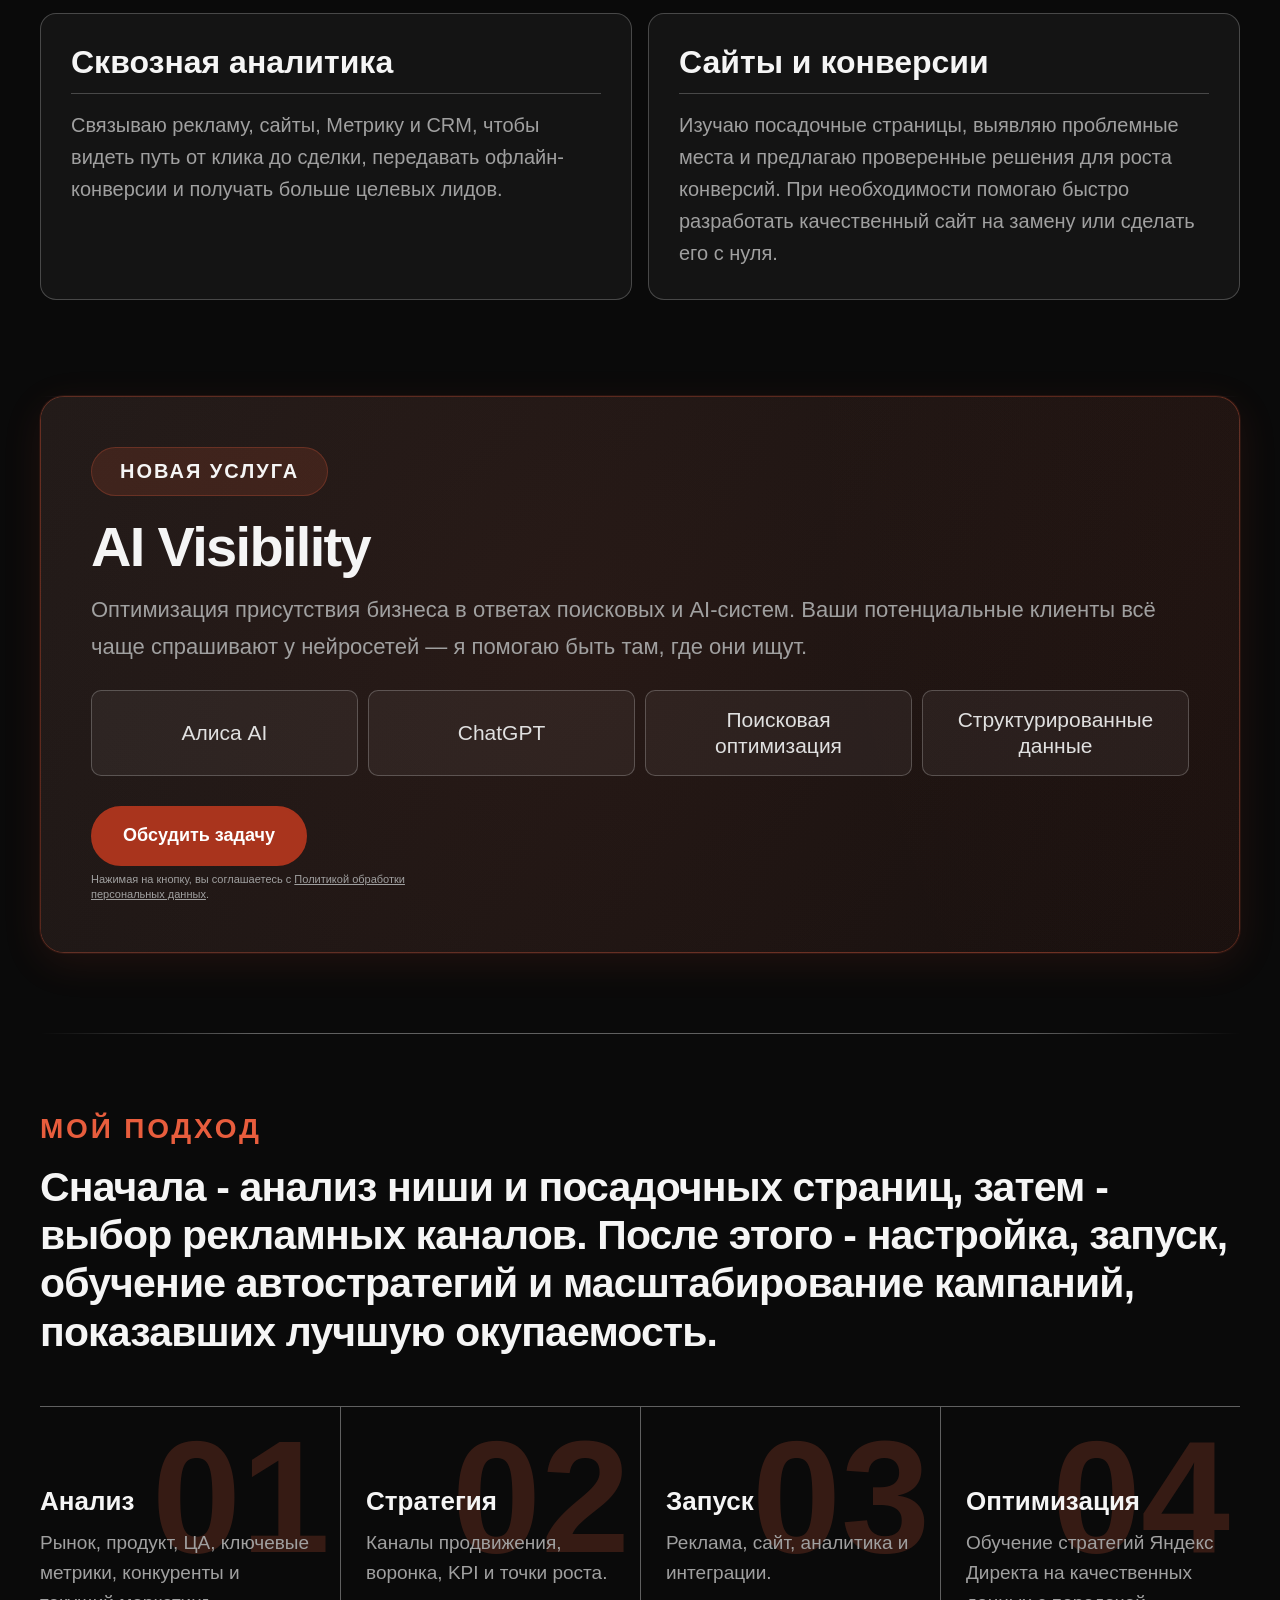
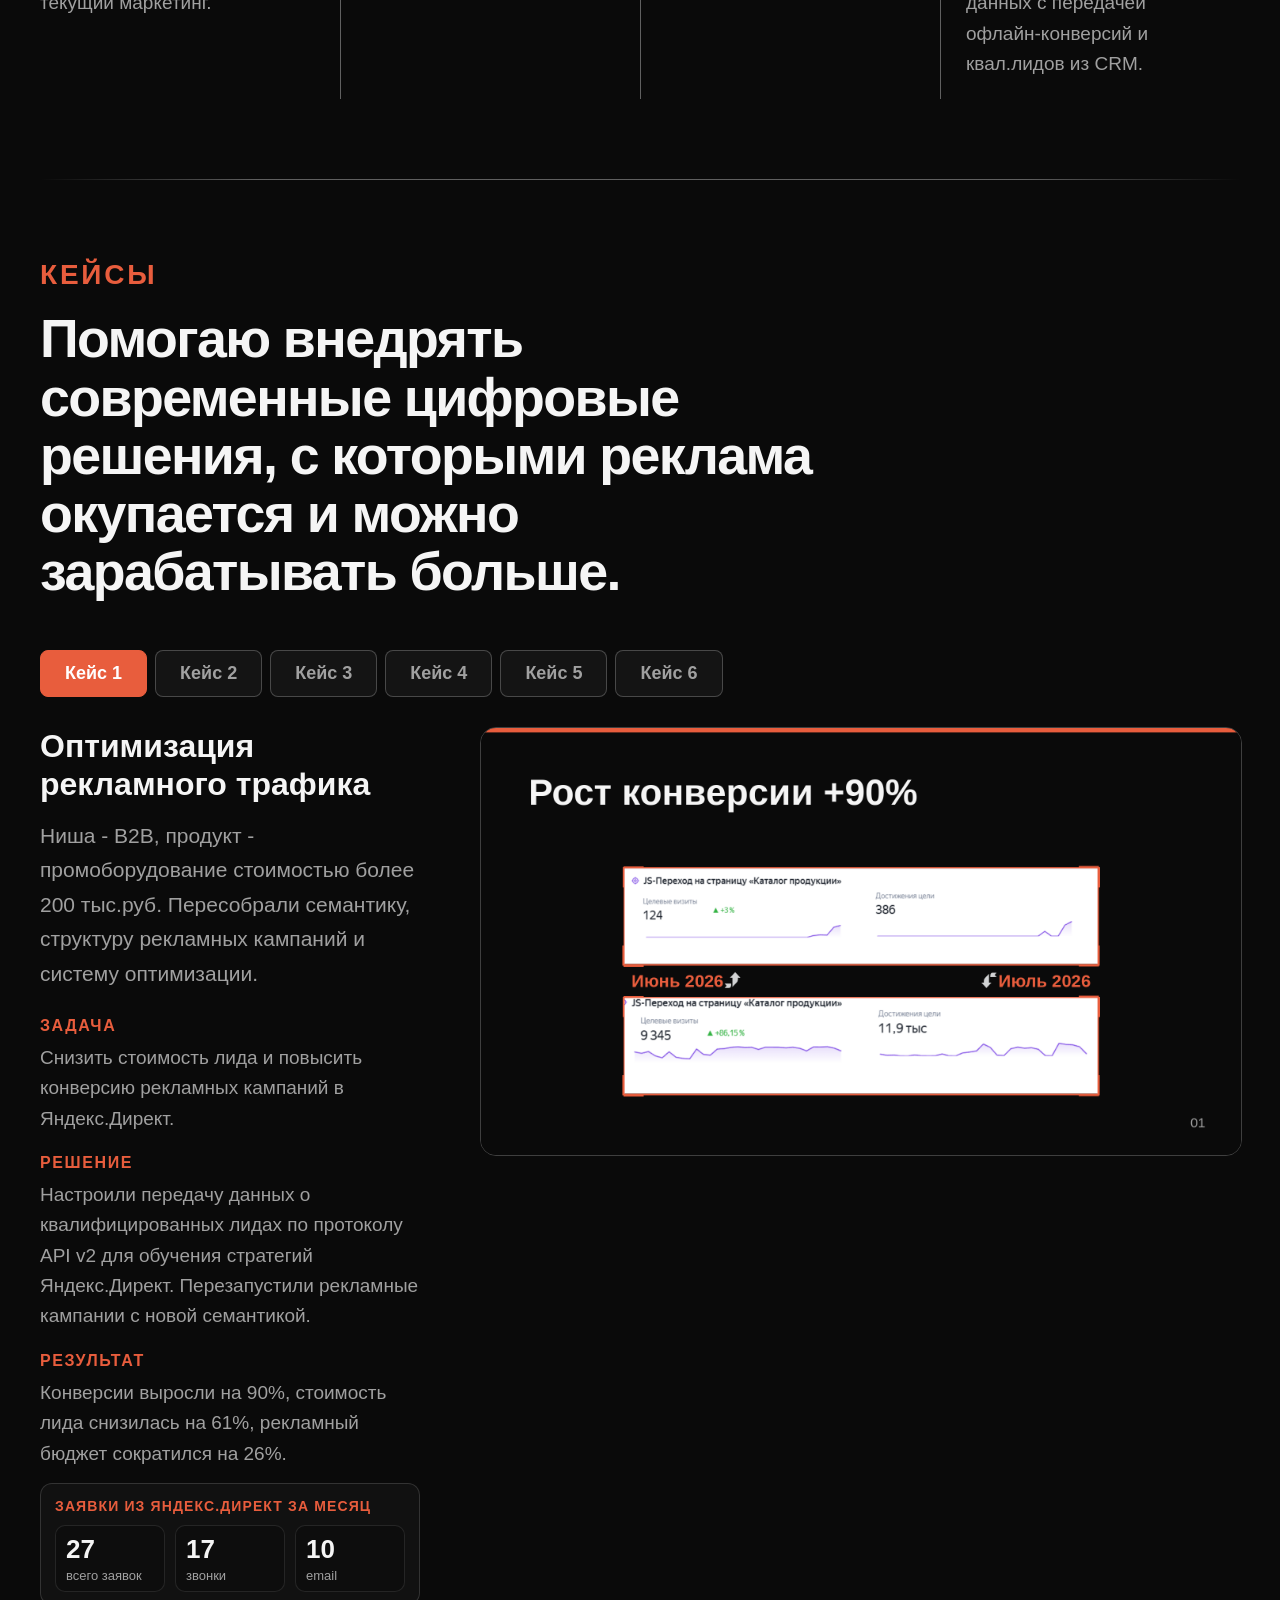
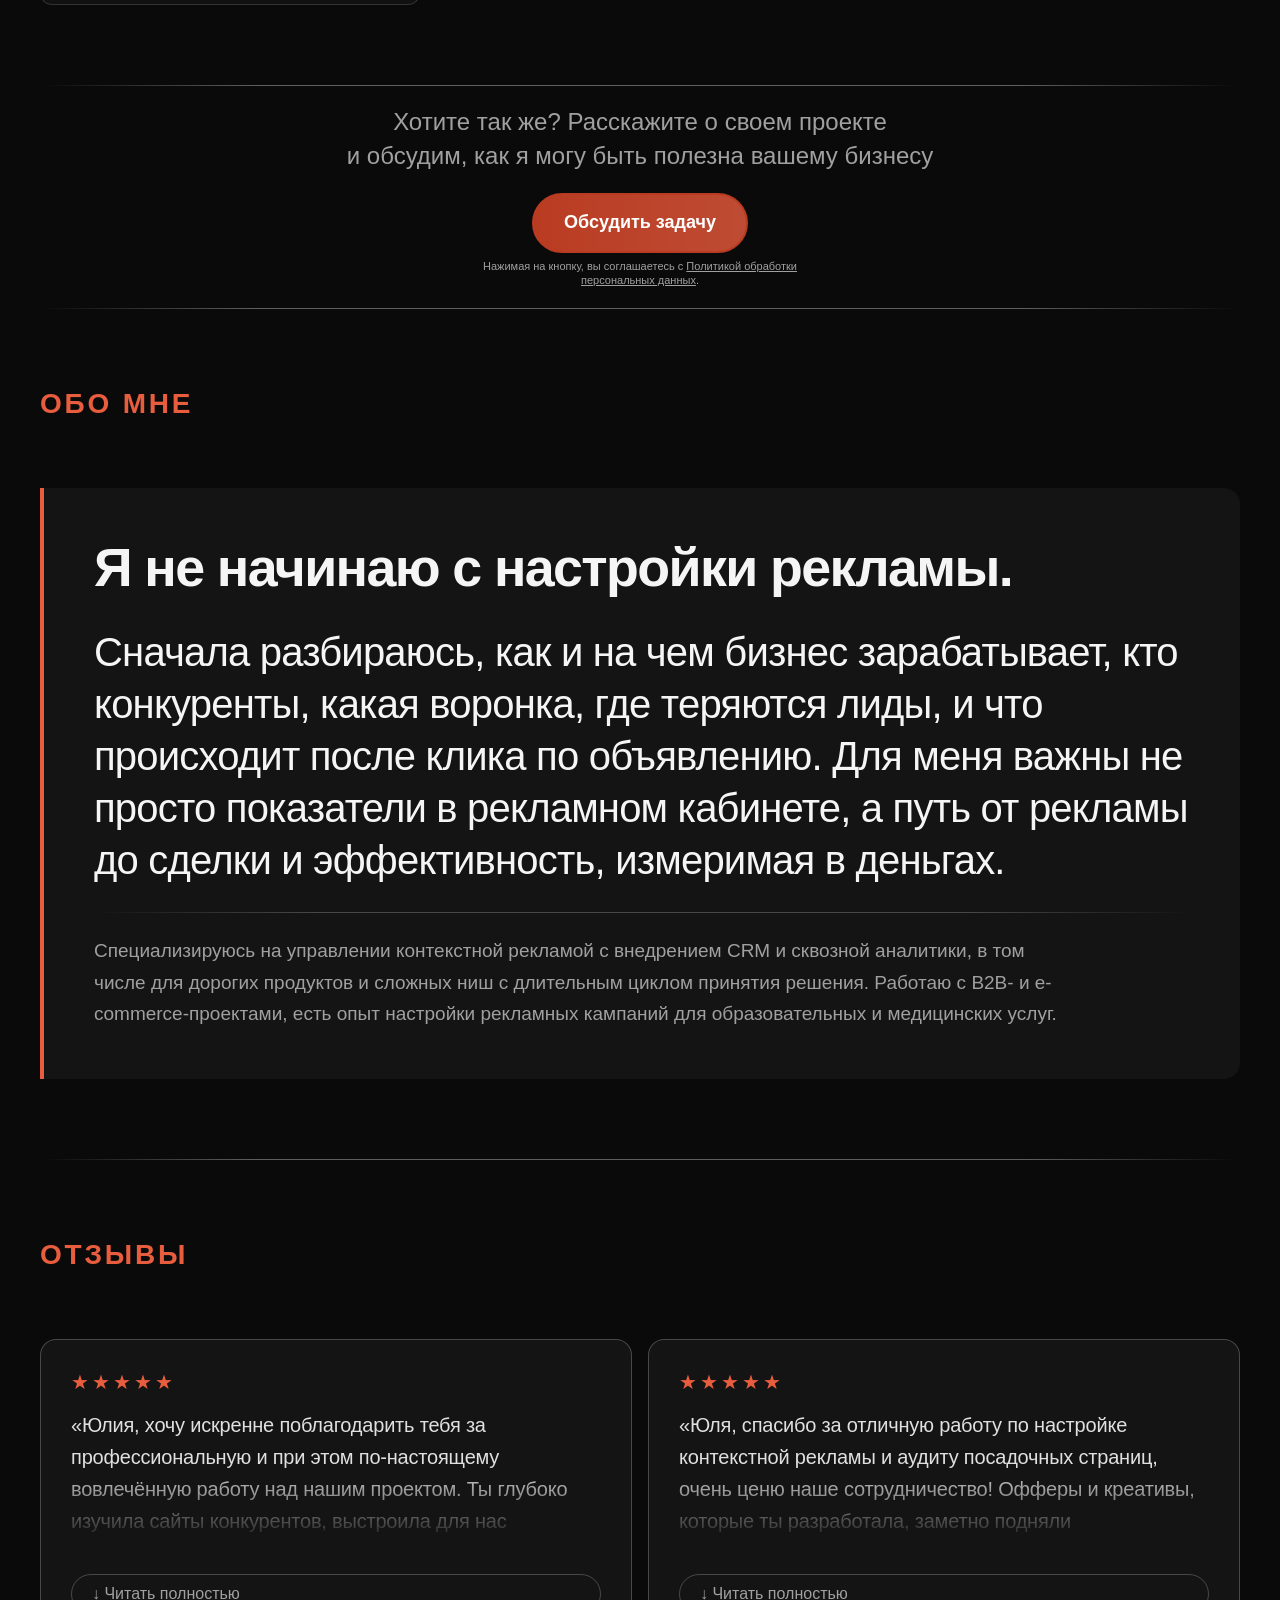
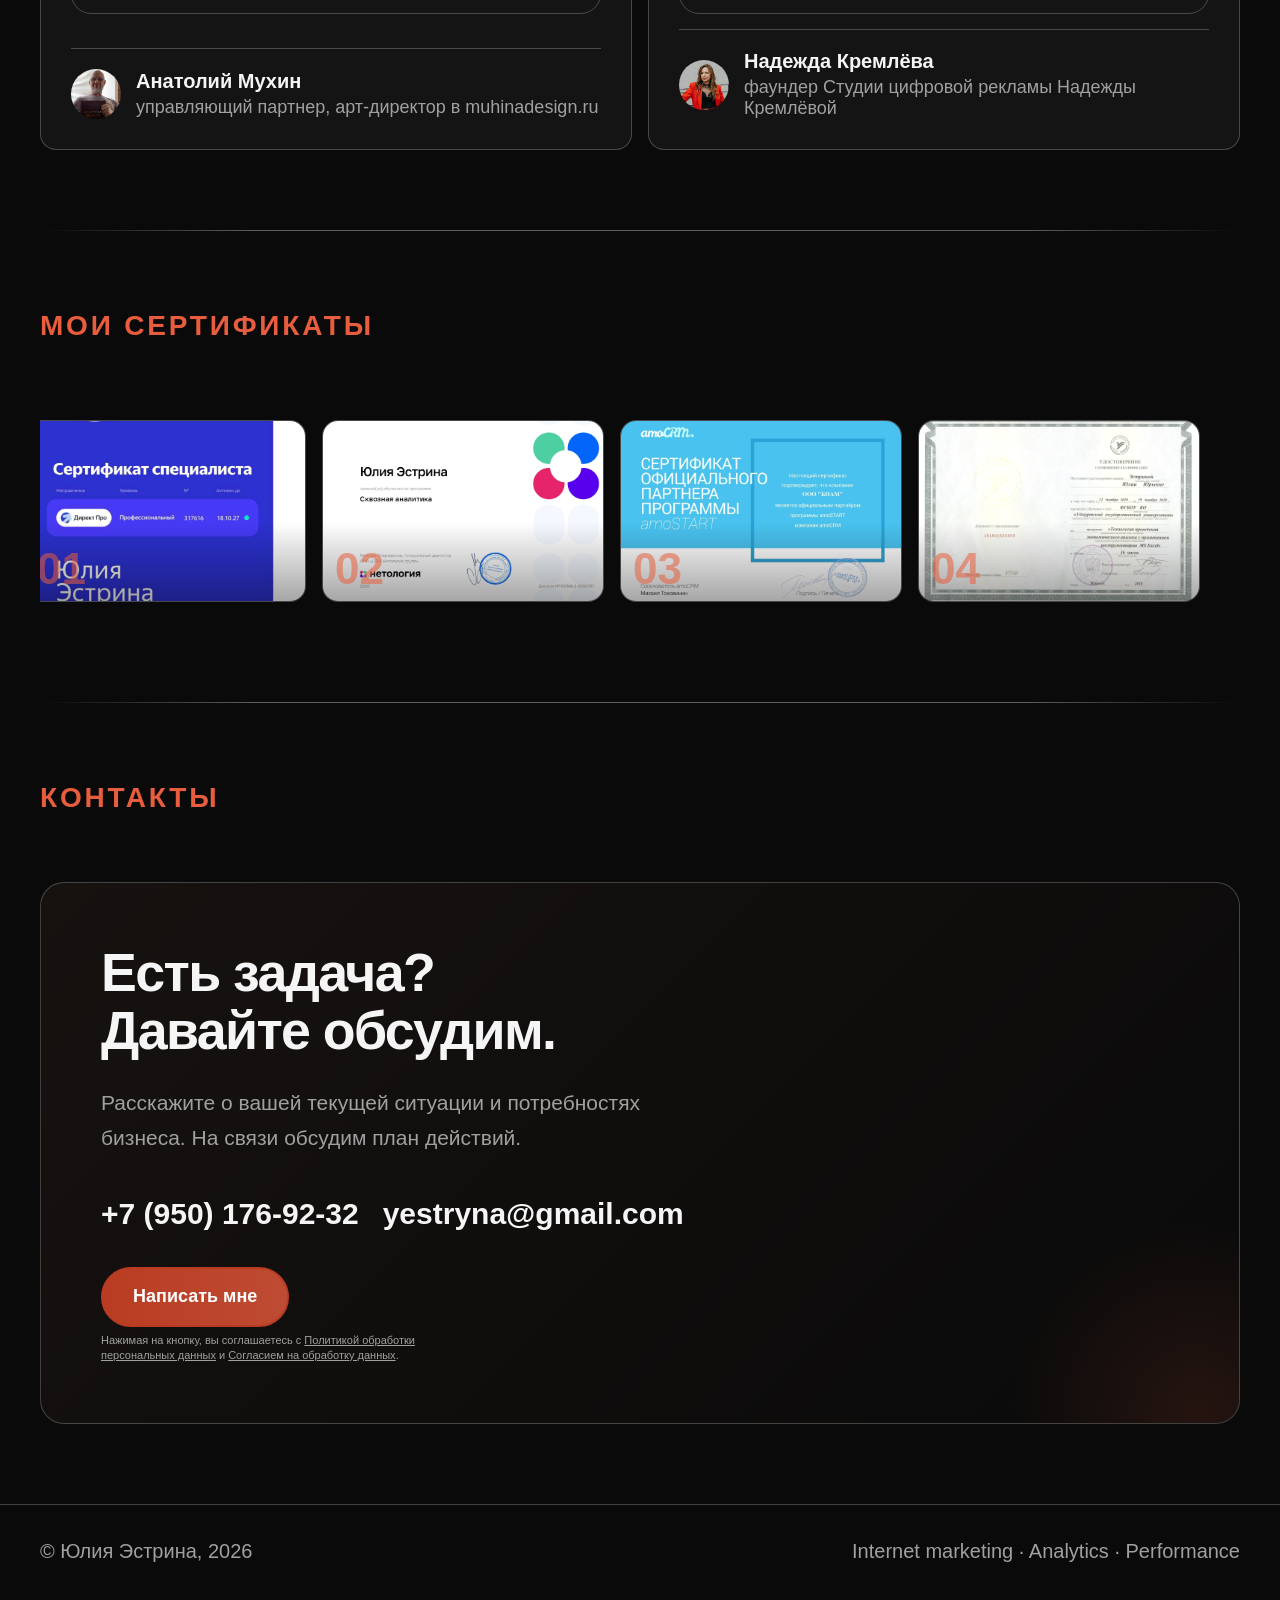
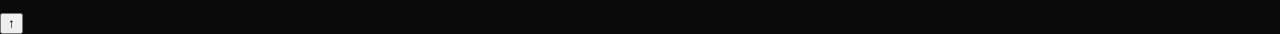
==== commit 56cf7987: "Update index.html" ====
--- a/index.html
+++ b/index.html
@@ -1,225 +1,272 @@
-<!DOCTYPE html> <html> <head> <meta charset="utf-8" /> <meta http-equiv="Content-Type" content="text/html; charset=utf-8" /> <meta name="viewport" content="width=device-width, initial-scale=1.0" /> 
-<!--metatextblock-->
-<title>Юлия Эстрина — интернет-маркетолог | Яндекс.Директ</title>
-<meta name="description" content="Помогаю бизнесу увеличивать прибыль, экономить маркетинговые бюджеты и оптимизировать рекламу. Интернет-продвижение полного цикла. 7+ лет опыта." />
-<meta property="og:url" content="https://yestrina.ru/" />
-<meta property="og:title" content="Юлия Эстрина — интернет-маркетолог | Яндекс.Директ" />
-<meta property="og:description" content="Помогаю бизнесу увеличивать прибыль, экономить маркетинговые бюджеты и оптимизировать рекламу. Интернет-продвижение полного цикла. 7+ лет опыта." />
-<meta property="og:type" content="website" />
-<meta property="og:site_name" content="Юлия Эстрина" />
-<meta property="og:locale" content="ru_RU" />
-<meta property="og:image" content="https://yestrina.ru/images/og-preview.jpg" />
-<meta property="og:image:width" content="1200" />
-<meta property="og:image:height" content="1200" />
-<meta property="og:image:alt" content="Юлия Эстрина — интернет-маркетолог" />
-<link rel="canonical" href="https://yestrina.ru/" />
-<!--/metatextblock-->
-  <meta name="format-detection" content="telephone=no" /> <meta http-equiv="x-dns-prefetch-control" content="on"> <link rel="dns-prefetch" href="https://ws.tildacdn.com">  <!--favicons--> <link rel="icon" type="image/png" href="./favicon.png"/> <!--/favicons--> <!-- Assets --> <script src="https://neo.tildacdn.com/js/tilda-fallback-1.0.min.js" async charset="utf-8"></script> <link rel="stylesheet" href="css/tilda-grid-3.0.min.css" type="text/css" media="all" onerror="this.loaderr='y';"/> <link rel="stylesheet" href="css/tilda-blocks-page17210761.min.css?t=1792418683" type="text/css" media="all" onerror="this.loaderr='y';" /> <link rel="preconnect" href="https://fonts.gstatic.com"> <link href="https://fonts.googleapis.com/css2?family=Roboto:wght@300;400;500;700&subset=latin,cyrillic" rel="stylesheet"> <link rel="stylesheet" type="text/css" href="css/custom.css?t=1792418683"> <script nomodule src="js/tilda-polyfill-1.0.min.js" charset="utf-8"></script> <script type="text/javascript">function t_onReady(func) {if(document.readyState!='loading') {func();} else {document.addEventListener('DOMContentLoaded',func);}}
-function t_onFuncLoad(funcName,okFunc,time) {if(typeof window[funcName]==='function') {okFunc();} else {setTimeout(function() {t_onFuncLoad(funcName,okFunc,time);},(time||100));}}</script> <script src="js/tilda-scripts-3.0.min.js" charset="utf-8" defer onerror="this.loaderr='y';"></script> <script src="js/tilda-blocks-page17210761.min.js?t=1792418683" charset="utf-8" async onerror="this.loaderr='y';"></script> <script src="js/lazyload-1.3.min.export.js" charset="utf-8" async onerror="this.loaderr='y';"></script> <script src="js/tilda-events-1.0.min.js" charset="utf-8" async onerror="this.loaderr='y';"></script> <!-- nominify begin --><link href="https://fonts.googleapis.com/css2?family=Alegreya+Sans+SC:wght@300;400;500;700&family=Raleway:wght@300;400;500;600;700&display=swap" rel="stylesheet"> <script>
-
-// AI Visibility: spotlight переходит с фона на плашку
-document.addEventListener('DOMContentLoaded', function () {
-  var ai = document.querySelector('.julia-ai');
-  var glow = ai ? ai.querySelector('.julia-ai-glow') : null;
-  var items = ai ? ai.querySelectorAll('.julia-ai-list span') : [];
-  if (!ai || !glow || !items.length) return;
-
-  function setGlowFromEl(el){
-    var aiRect = ai.getBoundingClientRect();
-    var r = el.getBoundingClientRect();
-
-    var x = (r.left + r.width / 2) - aiRect.left;
-    var y = (r.top + r.height / 2) - aiRect.top;
-
-    glow.style.setProperty('--gx', x + 'px');
-    glow.style.setProperty('--gy', y + 'px');
-  }
-
-  items.forEach(function(el){
-    el.addEventListener('mouseenter', function(){ setGlowFromEl(el); });
-    el.addEventListener('focus', function(){ setGlowFromEl(el); });
-  });
-});
-
-// Модальное окно сертификатов
-document.addEventListener('DOMContentLoaded', function() {
-  var modal = document.getElementById('juliaCertModal');
-  if (!modal) return;
-
-  var img = modal.querySelector('.julia-modal-img');
-  var closeBtn = modal.querySelector('.julia-modal-close');
-  var backdrop = modal.querySelector('.julia-modal-backdrop');
-
-  function openModal(src){
-    img.src = src;
-    modal.classList.add('is-open');
-    modal.setAttribute('aria-hidden', 'false');
-    document.body.style.overflow = 'hidden';
-  }
-
-  function closeModal(){
-    modal.classList.remove('is-open');
-    modal.setAttribute('aria-hidden', 'true');
-    img.src = '';
-    document.body.style.overflow = '';
-  }
-
-  document.querySelectorAll('.julia-certificate').forEach(function(a){
-    a.addEventListener('click', function(e){
-      e.preventDefault();
-      var full = a.getAttribute('data-full') || a.getAttribute('href');
-      openModal(full);
-    });
-  });
-
-  closeBtn.addEventListener('click', closeModal);
-  backdrop.addEventListener('click', closeModal);
-  document.addEventListener('keydown', function(e){
-    if (e.key === 'Escape' && modal.classList.contains('is-open')) closeModal();
-  });
-});
-
-function juliaShowTab(index) {
-    document.querySelectorAll('.julia-tab-btn').forEach(function(btn, i) {
-        btn.classList.toggle('active', i === index);
-    });
-    document.querySelectorAll('.julia-tab-content').forEach(function(content, i) {
-        content.classList.toggle('active', i === index);
-    });
-}
-
-document.addEventListener('DOMContentLoaded', function() {
-    // Обёртка
-    if (!document.querySelector('.julia-page')) {
-        var wrapper = document.createElement('div');
-        wrapper.className = 'julia-page';
-        while (document.body.firstChild) {
-            wrapper.appendChild(document.body.firstChild);
+<!DOCTYPE html> 
+<html> 
+  <head> 
+    <meta charset="utf-8" /> 
+    <meta http-equiv="Content-Type" content="text/html; charset=utf-8" /> 
+    <meta name="viewport" content="width=device-width, initial-scale=1.0" /> 
+    <!--metatextblock-->
+    <title>Юлия Эстрина — интернет-маркетолог | Яндекс.Директ</title>
+    <meta name="description" content="Помогаю бизнесу увеличивать прибыль, экономить маркетинговые бюджеты и оптимизировать рекламу. Интернет-продвижение полного цикла. 7+ лет опыта." />
+    <meta property="og:url" content="https://yestrina.ru/" />
+    <meta property="og:title" content="Юлия Эстрина — интернет-маркетолог | Яндекс.Директ" />
+    <meta property="og:description" content="Помогаю бизнесу увеличивать прибыль, экономить маркетинговые бюджеты и оптимизировать рекламу. Интернет-продвижение полного цикла. 7+ лет опыта." />
+    <meta property="og:type" content="website" />
+    <meta property="og:site_name" content="Юлия Эстрина" />
+    <meta property="og:locale" content="ru_RU" />
+    <meta property="og:image" content="https://yestrina.ru/images/og-preview.jpg" />
+    <meta property="og:image:width" content="1200" />
+    <meta property="og:image:height" content="1200" />
+    <meta property="og:image:alt" content="Юлия Эстрина — интернет-маркетолог" />
+    <link rel="canonical" href="https://yestrina.ru/" />
+    <!--/metatextblock-->
+    <meta name="format-detection" content="telephone=no" /> 
+    <meta http-equiv="x-dns-prefetch-control" content="on"> 
+    <link rel="dns-prefetch" href="https://ws.tildacdn.com">  
+    <!--favicons--> 
+    <link rel="icon" type="image/png" href="./favicon.png"/> 
+    <!--/favicons--> 
+    <!-- Assets --> 
+    <script src="https://neo.tildacdn.com/js/tilda-fallback-1.0.min.js" async charset="utf-8"></script> 
+    <link rel="stylesheet" href="css/tilda-grid-3.0.min.css" type="text/css" media="all" onerror="this.loaderr='y';"/> 
+    <link rel="stylesheet" href="css/tilda-blocks-page17210761.min.css?t=1792418683" type="text/css" media="all" onerror="this.loaderr='y';" /> 
+    <link rel="preconnect" href="https://fonts.gstatic.com"> 
+    <link href="https://fonts.googleapis.com/css2?family=Roboto:wght@300;400;500;700&subset=latin,cyrillic" rel="stylesheet"> 
+    <link rel="stylesheet" type="text/css" href="css/custom.css?t=1792418683"> 
+    <script nomodule src="js/tilda-polyfill-1.0.min.js" charset="utf-8"></script> 
+    <script type="text/javascript">function t_onReady(func) {if(document.readyState!='loading') {func();} else {document.addEventListener('DOMContentLoaded',func);}}
+function t_onFuncLoad(funcName,okFunc,time) {if(typeof window[funcName]==='function') {okFunc();} else {setTimeout(function() {t_onFuncLoad(funcName,okFunc,time);},(time||100));}}</script> 
+    <script src="js/tilda-scripts-3.0.min.js" charset="utf-8" defer onerror="this.loaderr='y';"></script> 
+    <script src="js/tilda-blocks-page17210761.min.js?t=1792418683" charset="utf-8" async onerror="this.loaderr='y';"></script> 
+    <script src="js/lazyload-1.3.min.export.js" charset="utf-8" async onerror="this.loaderr='y';"></script> 
+    <script src="js/tilda-events-1.0.min.js" charset="utf-8" async onerror="this.loaderr='y';"></script> 
+    <!-- nominify begin -->
+    <link href="https://fonts.googleapis.com/css2?family=Alegreya+Sans+SC:wght@300;400;500;700&family=Raleway:wght@300;400;500;600;700&display=swap" rel="stylesheet"> 
+    <script>
+      
+      // AI Visibility: spotlight переходит с фона на плашку
+      document.addEventListener('DOMContentLoaded', function () {
+        var ai = document.querySelector('.julia-ai');
+        var glow = ai ? ai.querySelector('.julia-ai-glow') : null;
+        var items = ai ? ai.querySelectorAll('.julia-ai-list span') : [];
+        if (!ai || !glow || !items.length) return;
+        function setGlowFromEl(el){
+          var aiRect = ai.getBoundingClientRect();
+          var r = el.getBoundingClientRect();
+          var x = (r.left + r.width / 2) - aiRect.left;
+          var y = (r.top + r.height / 2) - aiRect.top;
+          glow.style.setProperty('--gx', x + 'px');
+          glow.style.setProperty('--gy', y + 'px');
         }
-        document.body.appendChild(wrapper);
-    }
-
-    // Плавное появление
-    var revealElements = document.querySelectorAll('.julia-reveal');
-    
-    if ('IntersectionObserver' in window) {
-        var observer = new IntersectionObserver(function(entries) {
-            entries.forEach(function(entry) {
-                if (entry.isIntersecting) {
-                    entry.target.classList.add('is-visible');
-                    observer.unobserve(entry.target);
-                }
+        items.forEach(function(el){
+          el.addEventListener('mouseenter', function(){ setGlowFromEl(el); });
+          el.addEventListener('focus', function(){ setGlowFromEl(el); });
+        });
+      });
+      
+      // Модальное окно сертификатов
+      document.addEventListener('DOMContentLoaded', function() {
+        var modal = document.getElementById('juliaCertModal');
+        if (!modal) return;
+        var img = modal.querySelector('.julia-modal-img');
+        var closeBtn = modal.querySelector('.julia-modal-close');
+        var backdrop = modal.querySelector('.julia-modal-backdrop');
+        function openModal(src){
+          img.src = src;
+          modal.classList.add('is-open');
+          modal.setAttribute('aria-hidden', 'false');
+          document.body.style.overflow = 'hidden';
+        }
+        function closeModal(){
+          modal.classList.remove('is-open');
+          modal.setAttribute('aria-hidden', 'true');
+          img.src = '';
+          document.body.style.overflow = '';
+        }
+        document.querySelectorAll('.julia-certificate').forEach(function(a){
+          a.addEventListener('click', function(e){
+            e.preventDefault();
+            var full = a.getAttribute('data-full') || a.getAttribute('href');
+            openModal(full);
+          });
+        });
+        closeBtn.addEventListener('click', closeModal);
+        backdrop.addEventListener('click', closeModal);
+        document.addEventListener('keydown', function(e){
+          if (e.key === 'Escape' && modal.classList.contains('is-open')) closeModal();
+        });
+      });
+      
+      function juliaShowTab(index) {
+          document.querySelectorAll('.julia-tab-btn').forEach(function(btn, i) {
+              btn.classList.toggle('active', i === index);
+          });
+          document.querySelectorAll('.julia-tab-content').forEach(function(content, i) {
+              content.classList.toggle('active', i === index);
+          });
+      }
+      
+      document.addEventListener('DOMContentLoaded', function() {
+          // Обёртка
+          if (!document.querySelector('.julia-page')) {
+              var wrapper = document.createElement('div');
+              wrapper.className = 'julia-page';
+              while (document.body.firstChild) {
+                  wrapper.appendChild(document.body.firstChild);
+              }
+              document.body.appendChild(wrapper);
+          }
+          // Плавное появление
+          var revealElements = document.querySelectorAll('.julia-reveal');
+          if ('IntersectionObserver' in window) {
+              var observer = new IntersectionObserver(function(entries) {
+                  entries.forEach(function(entry) {
+                      if (entry.isIntersecting) {
+                          entry.target.classList.add('is-visible');
+                          observer.unobserve(entry.target);
+                      }
+                  });
+              }, { threshold: 0.1, rootMargin: '0px 0px -50px 0px' });
+              
+              revealElements.forEach(function(el) {
+                  observer.observe(el);
+              });
+          } else {
+              revealElements.forEach(function(el) {
+                  el.classList.add('is-visible');
+              });
+          }
+      
+          // Плавный скролл
+          document.querySelectorAll('a[href^="#"]').forEach(function(link) {
+              link.addEventListener('click', function(e) {
+                  var target = document.querySelector(this.getAttribute('href'));
+                  if (!target) return;
+                  e.preventDefault();
+                  target.scrollIntoView({ behavior: 'smooth' });
+                  target.classList.add('pulse');
+                  setTimeout(function() { target.classList.remove('pulse'); }, 600);
+              });
+          });
+      
+          // Тень хедера
+          window.addEventListener('scroll', function() {
+              var h = document.querySelector('.julia-header');
+              if (h) h.classList.toggle('scrolled', window.scrollY > 50);
+          });
+        
+        // ============ МОБИЛЬНЫЙ АДАПТИВ: JS ============
+        // 1. Бургер-меню
+        (function () {
+          function initBurger() {
+            var burger = document.getElementById('juliaBurger');
+            var nav = document.getElementById('juliaNav');
+            if (!burger || !nav) return;
+            burger.addEventListener('click', function () {
+              var open = nav.classList.toggle('is-open');
+              burger.classList.toggle('is-open', open);
+              burger.setAttribute('aria-expanded', open ? 'true' : 'false');
             });
-        }, { threshold: 0.1, rootMargin: '0px 0px -50px 0px' });
+            nav.querySelectorAll('a').forEach(function (a) {
+              a.addEventListener('click', function () {
+                nav.classList.remove('is-open');
+                burger.classList.remove('is-open');
+              });
+            });
+          }
+          if (document.readyState === 'loading') {
+            document.addEventListener('DOMContentLoaded', initBurger);
+          } else {
+            initBurger();
+          }
+        })();
         
-        revealElements.forEach(function(el) {
-            observer.observe(el);
-        });
-    } else {
-        revealElements.forEach(function(el) {
-            el.classList.add('is-visible');
-        });
-    }
-
-    // Плавный скролл
-    document.querySelectorAll('a[href^="#"]').forEach(function(link) {
-        link.addEventListener('click', function(e) {
-            var target = document.querySelector(this.getAttribute('href'));
-            if (!target) return;
-            e.preventDefault();
-            target.scrollIntoView({ behavior: 'smooth' });
-            target.classList.add('pulse');
-            setTimeout(function() { target.classList.remove('pulse'); }, 600);
-        });
-    });
-
-    // Тень хедера
-    window.addEventListener('scroll', function() {
-        var h = document.querySelector('.julia-header');
-        if (h) h.classList.toggle('scrolled', window.scrollY > 50);
-    });
-
-// ============ МОБИЛЬНЫЙ АДАПТИВ: JS ============
-// 1. Бургер-меню
-(function () {
-  function initBurger() {
-    var burger = document.getElementById('juliaBurger');
-    var nav = document.getElementById('juliaNav');
-    if (!burger || !nav) return;
-    burger.addEventListener('click', function () {
-      var open = nav.classList.toggle('is-open');
-      burger.classList.toggle('is-open', open);
-      burger.setAttribute('aria-expanded', open ? 'true' : 'false');
-    });
-    nav.querySelectorAll('a').forEach(function (a) {
-      a.addEventListener('click', function () {
-        nav.classList.remove('is-open');
-        burger.classList.remove('is-open');
+        // 2. Аккордеон услуг (клик по карточке раскрывает текст — только на мобильном)
+        (function () {
+          function initServices() {
+            if (!window.matchMedia('(max-width: 768px)').matches) return;
+            document.querySelectorAll('.julia-service').forEach(function (card) {
+              card.addEventListener('click', function (e) {
+                if (e.target.closest('a')) return;
+                card.classList.toggle('expanded');
+              });
+            });
+          }
+          if (document.readyState === 'loading') {
+            document.addEventListener('DOMContentLoaded', initServices);
+          } else {
+            initServices();
+          }
+        })();
+        
+        // 3. Кнопка "Наверх"
+        (function () {
+          function initTotop() {
+            var totop = document.getElementById('juliaTotop');
+            if (!totop) return;
+            window.addEventListener('scroll', function () {
+              totop.classList.toggle('is-visible', window.scrollY > 600);
+            }, { passive: true });
+            totop.addEventListener('click', function () {
+              window.scrollTo({ top: 0, behavior: 'smooth' });
+            });
+          }
+          if (document.readyState === 'loading') {
+            document.addEventListener('DOMContentLoaded', initTotop);
+          } else {
+            initTotop();
+          }
+        })();
+        
+        // 4. Картинки кейсов открываются в модальном окне сертификатов
+        document.addEventListener('DOMContentLoaded', function () {
+          var modal = document.getElementById('juliaCertModal');
+          if (!modal) return;
+          var modalImg = modal.querySelector('.julia-modal-img');
+          document.querySelectorAll('.julia-tab-image img').forEach(function (img) {
+            img.style.cursor = 'pointer';
+            img.addEventListener('click', function () {
+              modalImg.src = img.getAttribute('src');
+              modal.classList.add('is-open');
+              modal.setAttribute('aria-hidden', 'false');
+              document.body.style.overflow = 'hidden';
+            });
+          });
+        });  
       });
-    });
-  }
-  if (document.readyState === 'loading') {
-    document.addEventListener('DOMContentLoaded', initBurger);
-  } else {
-    initBurger();
-  }
-})();
-
-// 2. Аккордеон услуг (клик по карточке раскрывает текст — только на мобильном)
-(function () {
-  function initServices() {
-    if (!window.matchMedia('(max-width: 768px)').matches) return;
-    document.querySelectorAll('.julia-service').forEach(function (card) {
-      card.addEventListener('click', function (e) {
-        if (e.target.closest('a')) return;
-        card.classList.toggle('expanded');
-      });
-    });
-  }
-  if (document.readyState === 'loading') {
-    document.addEventListener('DOMContentLoaded', initServices);
-  } else {
-    initServices();
-  }
-})();
-
-// 3. Кнопка "Наверх"
-(function () {
-  function initTotop() {
-    var totop = document.getElementById('juliaTotop');
-    if (!totop) return;
-    window.addEventListener('scroll', function () {
-      totop.classList.toggle('is-visible', window.scrollY > 600);
-    }, { passive: true });
-    totop.addEventListener('click', function () {
-      window.scrollTo({ top: 0, behavior: 'smooth' });
-    });
-  }
-  if (document.readyState === 'loading') {
-    document.addEventListener('DOMContentLoaded', initTotop);
-  } else {
-    initTotop();
-  }
-})();
-
-// 4. Картинки кейсов открываются в модальном окне сертификатов
-document.addEventListener('DOMContentLoaded', function () {
-  var modal = document.getElementById('juliaCertModal');
-  if (!modal) return;
-  var modalImg = modal.querySelector('.julia-modal-img');
-  document.querySelectorAll('.julia-tab-image img').forEach(function (img) {
-    img.style.cursor = 'pointer';
-    img.addEventListener('click', function () {
-      modalImg.src = img.getAttribute('src');
-      modal.classList.add('is-open');
-      modal.setAttribute('aria-hidden', 'false');
-      document.body.style.overflow = 'hidden';
-    });
-  });
-});
-        
-});
-</script><!-- nominify end --><script type="text/javascript">window.dataLayer=window.dataLayer||[];</script> <script type="text/javascript">(function() {var ttt='cebo';var tt='oog';var re=new RegExp("bot|g" + tt + "le|yandex|baidu|bing|msn|duckduckbot|teoma|slurp|crawler|spider|robot|crawling|fa" + ttt + "ok","i");if((re.test(navigator.userAgent))===false&&typeof(sessionStorage)!='undefined'&&sessionStorage.getItem('visited')!=='y'&&document.visibilityState){var style=document.createElement('style');style.type='text/css';style.innerHTML='@media screen and (min-width: 980px) {.t-records {opacity: 0;}.t-records_animated {-webkit-transition: opacity ease-in-out .2s;-moz-transition: opacity ease-in-out .2s;-o-transition: opacity ease-in-out .2s;transition: opacity ease-in-out .2s;}.t-records.t-records_visible {opacity: 1;}}';document.getElementsByTagName('head')[0].appendChild(style);function t_setvisRecs(){var alr=document.querySelectorAll('.t-records');Array.prototype.forEach.call(alr,function(el) {el.classList.add("t-records_animated");});setTimeout(function() {Array.prototype.forEach.call(alr,function(el) {el.classList.add("t-records_visible");});sessionStorage.setItem("visited","y");},400);}
+      
+      // Cookie-баннер
+      (function () {
+        function initCookie() {
+          var box = document.getElementById('juliaCookie');
+          if (!box) return;
+          var accept = document.getElementById('juliaCookieAccept');
+          var close = document.getElementById('juliaCookieClose');
+          var KEY = 'julia_cookie_accepted';
+          function hide() {
+            box.classList.remove('is-visible');
+            try { localStorage.setItem(KEY, '1'); } catch (e) {}
+          }
+          try {
+              if (localStorage.getItem(KEY) !== '1') {
+                  box.classList.add('is-visible');
+              }
+          } catch (e) {
+              box.classList.add('is-visible');
+          }
+          accept.addEventListener('click', hide);
+          close.addEventListener('click', hide);
+        }
+        if (document.readyState === 'loading') {
+          document.addEventListener('DOMContentLoaded', initCookie);
+        } else {
+          initCookie();
+        }
+      })();
+  
+</script>
+  <!-- nominify end -->
+  <script type="text/javascript">window.dataLayer=window.dataLayer||[];</script> 
+  <script type="text/javascript">(function() {var ttt='cebo';var tt='oog';var re=new RegExp("bot|g" + tt + "le|yandex|baidu|bing|msn|duckduckbot|teoma|slurp|crawler|spider|robot|crawling|fa" + ttt + "ok","i");if((re.test(navigator.userAgent))===false&&typeof(sessionStorage)!='undefined'&&sessionStorage.getItem('visited')!=='y'&&document.visibilityState){var style=document.createElement('style');style.type='text/css';style.innerHTML='@media screen and (min-width: 980px) {.t-records {opacity: 0;}.t-records_animated {-webkit-transition: opacity ease-in-out .2s;-moz-transition: opacity ease-in-out .2s;-o-transition: opacity ease-in-out .2s;transition: opacity ease-in-out .2s;}.t-records.t-records_visible {opacity: 1;}}';document.getElementsByTagName('head')[0].appendChild(style);function t_setvisRecs(){var alr=document.querySelectorAll('.t-records');Array.prototype.forEach.call(alr,function(el) {el.classList.add("t-records_animated");});setTimeout(function() {Array.prototype.forEach.call(alr,function(el) {el.classList.add("t-records_visible");});sessionStorage.setItem("visited","y");},400);}
 document.addEventListener('DOMContentLoaded',t_setvisRecs);}})();</script>
 <!-- Yandex.Metrika counter -->
 <script type="text/javascript">
@@ -229,1087 +276,1153 @@
         for (var j = 0; j < document.scripts.length; j++) {if (document.scripts[j].src === r) { return; }}
         k=e.createElement(t),a=e.getElementsByTagName(t)[0],k.async=1,k.src=r,a.parentNode.insertBefore(k,a)
     })(window, document,'script','https://mc.yandex.ru/metrika/tag.js?id=114070030', 'ym');
-
     ym(114070030, 'init', {ssr:true, webvisor:true, clickmap:true, referrer: document.referrer, url: location.href, accurateTrackBounce:true, trackLinks:true});
 </script>
-<noscript><div><img src="https://mc.yandex.ru/watch/114070030" style="position:absolute; left:-9999px;" alt="" /></div></noscript>
+<noscript>
+  <div>
+    <img src="https://mc.yandex.ru/watch/114070030" style="position:absolute; left:-9999px;" alt="" />
+  </div>
+</noscript>
 <!-- /Yandex.Metrika counter -->  
-</head> <body class="t-body" style="margin:0;"> <!--allrecords--> <div id="allrecords" data-tilda-export="yes" class="t-records" data-hook="blocks-collection-content-node" data-tilda-project-id="629748" data-tilda-page-id="17210761" data-tilda-page-alias="pageid17210761" data-tilda-formskey="a607e251262283473df516c30db1ec6b" data-tilda-cookie="no" data-tilda-lazy="yes" data-tilda-root-zone="com" data-tilda-project-headcode="yes" data-tilda-project-country="RU"> <div id="rec3943520401" class="r t-rec" style=" " data-animationappear="off" data-record-type="131"> <!-- T123 --> <div class="t123"> <div class="t-container_100 "> <div class="t-width t-width_100 "> <!-- nominify begin --> <style>
-/* Переменные */
-:root {
-    --bg: #0a0a0a;
-    --surface: #141414;
-    --surface-hover: #1a1a1a;
-    --white: #f5f5f5;
-    --text: #e0e0e0;
-    --muted: #a0a0a0;
-    --line: rgba(255,255,255,.22);
-    --accent: #e85d3d;
-    --accent-hover: #f07050;
-    --radius: 16px;
-    --container: 1200px;
-    --ease: cubic-bezier(.22,.61,.36,1);
-}
-
-/* Базовые стили */
-.julia-section { position: relative; padding: 80px 0; }
-.julia-container { width: min(var(--container), calc(100% - 48px)); margin: 0 auto; }
-.julia-section-header { margin-bottom: 50px; display: flex; flex-direction: column; }
-.julia-section .julia-container { width: min(1200px, calc(100% - 48px)) !important; margin-left: auto !important; margin-right: auto !important; }
-
-/* Разделители между крупными секциями (линия с угасанием к краям) */
-.julia-section:not(.julia-hero),
-.julia-contact{
-  position: relative;
-}
-.julia-section:not(.julia-hero):before,
-.julia-contact:before{
-  content:"";
-  position:absolute;
-  left:50%;
-  top:0;
-  transform:translateX(-50%);
-  width:min(var(--container), calc(100% - 48px));
-  height:1px;
-  background: linear-gradient(90deg,
-    rgba(255,255,255,0) 0%,
-    rgba(255,255,255,.35) 18%,
-    rgba(255,255,255,.35) 82%,
-    rgba(255,255,255,0) 100%);
-  pointer-events:none;
-}
-
-/* Типографика (весь текст увеличен) */
-.julia-h1 { margin: 0 0 30px; max-width: 820px; font-size: clamp(48px, 5.2vw, 70px); line-height: 1.05; font-weight: 700; letter-spacing: -.02em; color: var(--white); }
-.julia-h2 { margin: 0; max-width: 820px; font-size: clamp(38px, 4.2vw, 54px); line-height: 1.08; font-weight: 700; letter-spacing: -.03em; color: var(--white); }
-.julia-h3 { margin: 0; font-size: 28px; line-height: 1.15; font-weight: 600; letter-spacing: -.02em; color: var(--white); }
-.julia-text { margin: 0; font-size: 21px; line-height: 1.6; color: var(--muted); }
-.julia-kicker { display: block; margin-bottom: 18px; color: var(--accent); font-size: 28px; font-weight: 700; letter-spacing: .10em; text-transform: uppercase; }
-.julia-small { font-size: 18px; line-height: 1.55; color: var(--muted); }
-
-/* Кнопки (темнее + перелив медленнее) */
-.julia-btn {
-  position: relative;
-  display: inline-flex;
-  min-height: 56px;
-  align-items: center;
-  justify-content: center;
-  padding: 0 30px;
-  border: 2px solid #b93c22;
-  border-radius: 999px;
-  background: #b93c22;
-  color: #fff !important;
-  font-size: 18px;
-  font-weight: 700;
-  text-decoration: none;
-  transition: all .25s ease;
-  cursor: pointer;
-
-  background-image: linear-gradient(90deg,
-    rgba(255,255,255,0) 0%,
-    rgba(255,255,255,.08) 45%,
-    rgba(255,255,255,.14) 50%,
-    rgba(255,255,255,.08) 55%,
-    rgba(255,255,255,0) 100%);
-  background-size: 220% 100%;
-  animation: julia-btn-sheen 13.5s ease-in-out infinite;
-
-  white-space: nowrap;
-}
-.julia-btn:hover {
-  background: transparent;
-  color: var(--accent) !important;
-  transform: translateY(-2px);
-  box-shadow: 0 8px 30px rgba(232,93,61,.2);
-  animation-duration: 10s;
-}
-.julia-btn:active { transform: translateY(0); }
-
-@keyframes julia-btn-sheen {
-  0% { background-position: 0% 50%; }
-  100% { background-position: 200% 50%; }
-}
-
-.julia-services-quote { margin: 0 0 50px; padding: 40px 50px; background: var(--surface); border-left: 4px solid var(--accent); border-radius: 0 var(--radius) var(--radius) 0; }
-.julia-services-quote p { margin: 0; font-size: clamp(30px, 3.2vw, 42px); line-height: 1.25; letter-spacing: -.02em; color: var(--white); }
-
-.julia-hero,
-.julia-hero *{
-  font-family: Arial, sans-serif !important;
-}
-.julia-hero .julia-kicker{
-  font-family: Arial, sans-serif !important;
-  font-weight: 700;
-  letter-spacing: .10em;
-  font-size: 28px;
-}
-.julia-hero .julia-h1{
-  font-family: Arial, sans-serif !important;
-  font-weight: 700;
-  letter-spacing: -.02em;
-  line-height: 1.05;
-  font-size: clamp(44px, 4.8vw, 62px);
-  max-width: 820px;
-}
-
-.julia-hero-actions {
-  display: flex;
-  flex-direction: column;
-  align-items: flex-start;
-  gap: 8px;
-  flex-wrap: wrap;
-}
-.julia-anchor { display: inline-flex; align-items: center; gap: 8px; color: var(--muted); font-size: 18px; font-weight: 600; text-decoration: none; transition: color .2s ease; white-space: nowrap; }
-.julia-anchor:hover { color: var(--accent); }
-.julia-anchor-arrow { display: inline-block; animation: julia-arrow 1.4s ease-in-out infinite; }
-@keyframes julia-arrow { 0%, 100% { transform: translateY(0); } 50% { transform: translateY(5px); } }
-
-/* Хедер */
-.julia-page { background: var(--bg) !important; color: var(--text) !important; }
-.julia-page, .julia-page * { font-family: Arial, sans-serif; }
-.julia-header { position: sticky; top: 0; z-index: 9999; background: rgba(10,10,10,.85); border-bottom: 1px solid var(--line); backdrop-filter: blur(18px); -webkit-backdrop-filter: blur(18px); transition: box-shadow .3s ease; }
-.julia-header.scrolled { box-shadow: 0 4px 30px rgba(0,0,0,.4); }
-.julia-header-inner {
-  min-height: 72px;
-  display: grid;
-  grid-template-columns: auto 1fr auto;
-  align-items: center;
-  gap: 28px; /* было 40px — стало компактнее */
-  width: min(1200px, calc(100% - 48px));
-  margin: 0 auto;
-}
-.julia-logo { color: var(--white); font-size: 32px; font-weight: 700; letter-spacing: .07em; text-decoration: none; transition: color .2s ease; white-space: nowrap; }
-.julia-logo:hover { color: var(--accent); }
-.julia-nav { display: flex; align-items: center; justify-content: center; gap: 18px; flex-wrap: nowrap; } /* gap было 28px — уменьшено, nowrap чтобы не рвалось */
-.julia-nav a { color: var(--muted); font-size: 20px; text-decoration: none; padding: 8px 2px; position: relative; transition: color .2s ease; white-space: nowrap; }
-.julia-nav a:after { content: ''; position: absolute; bottom: 0; left: 0; width: 0; height: 2px; background: var(--accent); transition: width .25s ease; }
-.julia-nav a:hover { color: var(--accent); }
-.julia-nav a:hover:after { width: 100%; }
-.julia-header-right { display: flex; align-items: center; gap: 10px; }
-.julia-social {
-    display: inline-flex;
-    align-items: center;
-    justify-content: center;
-    width: 44px;
-    height: 44px;
-    border: 1px solid var(--line);
-    border-radius: 50%;
-    transition: all .2s ease;
-    flex-shrink: 0;
-}
-.julia-social img {
-    width: 22px;
-    height: 22px;
-    filter: brightness(0) invert(1);
-    opacity: .6;
-    transition: all .2s ease;
-}
-.julia-social:hover {
-    border-color: var(--accent);
-}
-.julia-social:hover img { animation: julia-blink .4s ease; }
-@keyframes julia-blink {
-    0% { opacity: .6; }
-    50% { opacity: 0; }
-    100% { opacity: 1; }
-}
-.julia-header .julia-btn { min-height: 48px; padding: 0 18px; font-size: 16px; }
-
-/* Хиро */
-.julia-hero { padding: 90px 0 60px; }
-.julia-hero-grid { display: grid; grid-template-columns: minmax(0,1.2fr) minmax(360px,.8fr); gap: 80px; align-items: center; width: min(1200px, calc(100% - 48px)); margin: 0 auto; }
-.julia-hero-description { max-width: 700px; margin: 28px 0; font-size: 21px; line-height: 1.7; }
-
-/* top: теги — плавная мягкая подсветка */
-.julia-hero-tags { display: grid; grid-template-columns: repeat(4, 1fr); gap: 10px; margin-bottom: 35px; }
-.julia-hero-tags span {
-  padding: 12px 10px;
-  border: 1px solid var(--line);
-  border-radius: 999px;
-  color: var(--muted);
-  font-size: 20px;
-  text-align: center;
-  display: flex;
-  align-items: center;
-  justify-content: center;
-  min-height: 52px;
-
-  background: rgba(255,255,255,0);
-  transition:
-    border-color .35s ease,
-    color .35s ease,
-    background-color .35s ease,
-    transform .35s ease,
-    box-shadow .35s ease;
-}
-.julia-hero-tags span:hover {
-  border-color: rgba(232,93,61,.55);
-  color: var(--accent);
-  background: rgba(232,93,61,.08);
-  transform: translateY(-2px);
-  box-shadow: 0 10px 30px rgba(232,93,61,.10);
-}
-
-/* Фото + якорь "Обо мне" под фото (справа) */
-.julia-hero-photo { display:flex; justify-content:flex-end; }
-.julia-photo-stack{
-  width: fit-content;
-  display: flex;
-  flex-direction: column;
-  align-items: flex-end;
-}
-.julia-photo-stack img{
-  width: 50%;
-  aspect-ratio: 4 / 5;
-  object-fit: cover;
-  display: block;
-  border-radius: var(--radius);
-  border: 1px solid var(--line);
-}
-.julia-photo-anchor{
-  margin-top: 14px;
-  display: inline-flex;
-  align-items: center;
-  gap: 10px;
-  color: var(--muted);
-  font-size: 18px;
-  font-weight: 600;
-  text-decoration: none;
-  transition: color .2s ease;
-  white-space: nowrap;
-}
-.julia-photo-anchor:hover{ color: var(--accent); }
-.julia-photo-anchor .julia-anchor-arrow{
-  display: inline-block;
-  animation: julia-arrow-right 1.4s ease-in-out infinite;
-}
-@keyframes julia-arrow-right {
-  0%, 100% { transform: translateX(0); }
-  50% { transform: translateX(5px); }
-}
-
-.julia-photo-info { display: flex; justify-content: space-between; gap: 20px; margin-top: 15px; font-size: 18px; color: var(--white); }
-.julia-photo-info span { color: var(--muted); }
-
-/* Результаты */
-.julia-results-grid {
-  display: grid;
-  grid-template-columns: repeat(4,1fr);
-  border-top: 1px solid rgba(255,255,255,.35);
-}
-.julia-result {
-  padding: 25px 22px 0 25px;
-  border-radius: 12px;
-  transition: transform .45s var(--ease), background-color .45s ease, box-shadow .45s ease;
-}
-.julia-result:hover{
-  transform: translateY(-6px);
-  background: rgba(255,255,255,.02);
-  box-shadow: 0 10px 30px rgba(0,0,0,.22);
-}
-.julia-result:not(:last-child) { border-right: 1px solid rgba(255,255,255,.35); }
-.julia-result strong {
-  display: block;
-  font-size: clamp(42px, 4.5vw, 58px);
-  line-height: 1;
-  letter-spacing: -.03em;
-  color: var(--accent);
-  font-weight: 700;
-  transition: color .35s ease, text-shadow .35s ease, transform .35s ease;
-}
-.julia-result:hover strong{
-  color: var(--accent-hover);
-  text-shadow: 0 0 18px rgba(232,93,61,.22);
-  transform: translateY(-1px);
-}
-.julia-result span { display: block; margin-top: 12px; max-width: 260px; color: var(--muted); font-size: 19px; line-height: 1.45; }
-
-/* Услуги */
-.julia-services-grid { display: grid; grid-template-columns: repeat(2,1fr); gap: 16px; }
-.julia-service { position: relative; min-height: 180px; padding: 30px; overflow: hidden; background: var(--surface); border: 1px solid var(--line); border-radius: var(--radius); transition: all .3s ease; }
-.julia-service:hover { background: var(--surface-hover); transform: translateY(-6px); box-shadow: 0 12px 40px rgba(0,0,0,.3); border-color: rgba(232,93,61,.3); }
-.julia-service h3 { margin: 0 0 12px; font-size: 32px; line-height: 1.15; font-weight: 600; color: var(--white); }
-.julia-service p { margin: 0; font-size: 20px; line-height: 1.6; color: var(--muted); padding-top: 15px; border-top: 1px solid var(--line); }
-
-/* AI блок */
-@keyframes julia-ai-sheen {
-  0% { background-position: 0% 50%; }
-  50% { background-position: 100% 50%; }
-  100% { background-position: 0% 50%; }
-}
-.julia-ai {
-  position: relative;
-  padding: 50px;
-  border-radius: 24px;
-  overflow: hidden;
-  margin-top: 16px;
-  border: 1px solid rgba(232,93,61,.35);
-  box-shadow: 0 0 0 1px rgba(232,93,61,.10), 0 10px 40px rgba(232,93,61,.10), inset 0 0 60px rgba(232,93,61,.06);
-  background: radial-gradient(circle at 80% 0%, rgba(232,93,61,.14), transparent 55%), linear-gradient(135deg, #1a1a1a, #0a0a0a);
-}
-.julia-ai:before { content: ''; position: absolute; inset: -1px; border-radius: 24px; pointer-events: none; box-shadow: 0 0 45px rgba(232,93,61,.12); }
-.julia-ai:after{
-  content:''; position:absolute; inset:0; pointer-events:none;
-  background: linear-gradient(90deg, rgba(232,93,61,0) 0%, rgba(232,93,61,.10) 35%, rgba(240,112,80,.14) 50%, rgba(232,93,61,.10) 65%, rgba(232,93,61,0) 100%);
-  background-size: 220% 100%;
-  animation: julia-ai-sheen 10s ease-in-out infinite;
-  mix-blend-mode: screen;
-}
-.julia-ai-tag { display: inline-block; padding: 12px 28px; background: rgba(232,93,61,.14); border: 1px solid rgba(232,93,61,.25); color: var(--white); font-size: 20px; font-weight: 700; letter-spacing: .10em; text-transform: uppercase; border-radius: 999px; margin-bottom: 20px; }
-.julia-ai h3 { margin: 0 0 15px; font-size: clamp(42px, 5vw, 56px); line-height: 1.1; font-weight: 700; letter-spacing: -.03em; color: var(--white); }
-.julia-ai p { margin: 0 0 25px; max-width: none; font-size: 22px; line-height: 1.65; color: var(--muted); }
-.julia-ai-list { display: grid; grid-template-columns: repeat(4, 1fr); gap: 10px; margin-bottom: 30px; }
-.julia-ai-list span { padding: 14px 16px; background: rgba(255,255,255,.05); border: 1px solid var(--line); border-radius: 10px; color: var(--text); font-size: 21px; line-height: 1.25; text-align: center; display: flex; align-items: center; justify-content: center; min-height: 56px; }
-.julia-ai .julia-btn { background: #a9341d; border-color: #a9341d; }
-.julia-ai .julia-btn:hover { background: transparent; border-color: var(--accent); }
-
-/* ===== AI Visibility: режим покоя (base) + режим hover (spotlight) ===== */
-
-.julia-ai{
-  position: relative;
-  isolation: isolate;
-  overflow: hidden;
-}
-
-/* Контент выше слоёв */
-.julia-ai > *:not(.julia-ai-base):not(.julia-ai-glow){
-  position: relative;
-  z-index: 3;
-}
-
-/* 1) Базовый фон: медленный перелив (как раньше, но чуть “техничнее”) */
-.julia-ai-base{
-  position:absolute;
-  inset:0;
-  z-index: 1;
-  pointer-events:none;
-
-  opacity: 1;
-  transition: opacity .45s ease;
-
-  background:
-    radial-gradient(circle at 20% 20%, rgba(232,93,61,.10), transparent 55%),
-    radial-gradient(circle at 80% 0%,  rgba(232,93,61,.14), transparent 55%),
-    linear-gradient(120deg, #171717, #0a0a0a, #171717);
-
-  background-size: 220% 220%;
-  animation: julia-ai-base-move 12s ease-in-out infinite;
-}
-
-@keyframes julia-ai-base-move{
-  0%   { background-position: 0% 50%; }
-  50%  { background-position: 100% 50%; }
-  100% { background-position: 0% 50%; }
-}
-
-/* 2) Spotlight: по умолчанию выключен */
-.julia-ai-glow{
-  position:absolute;
-  inset:0;
-  z-index: 2;
-  pointer-events:none;
-
-  opacity: 0;
-  transition: opacity .35s ease;
-
-  /* “AI” акцент: чуть холоднее + всё ещё в теме сайта */
-  background: radial-gradient(260px 170px at var(--gx, 50%) var(--gy, 50%),
-    rgba(140,160,255,.20),
-    rgba(232,93,61,.10) 45%,
-    rgba(0,0,0,0) 72%);
-  filter: blur(12px);
-  transform: translateZ(0);
-}
-
-/* Когда hover на списке — гасим base и включаем spotlight */
-.julia-ai-list:hover ~ .julia-ai-glow{
-  opacity: 1;
-}
-.julia-ai:has(.julia-ai-list:hover) .julia-ai-base{
-  opacity: .25; /* фон “уходит”, но не исчезает полностью */
-}
-
-/* Плашки: в hover чуть “кибер”, но не кричаще */
-.julia-ai-list span{
-  position: relative;
-  transition: transform .25s ease, border-color .25s ease, background-color .25s ease, box-shadow .25s ease;
-}
-.julia-ai-list span:hover{
-  transform: translateY(-2px);
-  border-color: rgba(140,160,255,.45);
-  background: rgba(140,160,255,.08);
-  box-shadow:
-    0 0 0 1px rgba(140,160,255,.10),
-    0 10px 30px rgba(0,0,0,.25);
-}
-
-/* Процесс */
-.julia-process-grid { display: grid; grid-template-columns: repeat(4,1fr); border-top: 1px solid rgba(255,255,255,.35); position: relative; }
-.julia-process { padding: 30px 25px 20px 0; position: relative; }
-.julia-process + .julia-process { border-left: 1px solid rgba(255,255,255,.35); padding-left: 25px; }
-.julia-process-number { position: absolute; top: 10px; right: 10px; font-size: 160px; font-weight: 700; color: rgba(232,93,61,.2); line-height: 1; pointer-events: none; transform-origin: right center; transition: transform .6s var(--ease), color .6s ease, opacity .6s ease; }
-.julia-process:hover .julia-process-number{ transform: translateX(-18px) scale(1.10); color: rgba(232,93,61,.28); }
-.julia-process h3 { margin: 50px 0 12px; font-size: 26px; line-height: 1.1; color: var(--white); position: relative; z-index: 1; }
-.julia-process p { margin: 0; color: var(--muted); font-size: 19px; line-height: 1.6; position: relative; z-index: 1; }
-
-/* Кейсы */
-.julia-case { padding: 40px 0; border-top: 1px solid rgba(255,255,255,.35); }
-.julia-case:last-child { border-bottom: 1px solid rgba(255,255,255,.35); }
-
-/* Вкладки кейсов + плавное переключение */
-.julia-tabs-nav { display: flex; gap: 8px; margin-bottom: 30px; flex-wrap: wrap; }
-.julia-tab-btn { padding: 12px 24px; background: var(--surface); border: 1px solid var(--line); border-radius: 8px; color: var(--muted); font-size: 18px; font-weight: 600; cursor: pointer; transition: all .25s ease; }
-.julia-tab-btn:hover { border-color: var(--accent); color: var(--accent); }
-.julia-tab-btn.active { background: var(--accent); border-color: var(--accent); color: #fff; animation: julia-tab-btn-in .35s ease both; }
-@keyframes julia-tab-btn-in{ from { opacity: .7; transform: translateY(2px); } to { opacity: 1; transform: translateY(0); } }
-.julia-tab-content { display: none; }
-.julia-tab-content.active { display: block; animation: julia-tab-in .45s ease both; }
-@keyframes julia-tab-in{ from { opacity: 0; transform: translateY(10px); } to { opacity: 1; transform: translateY(0); } }
-
-/* Сетка: текст 1/3, картинка 2/3 */
-.julia-tab-grid { display: grid; grid-template-columns: 1fr 2fr; gap: 60px; align-items: start; }
-.julia-tab-grid h3 { margin: 0 0 15px; font-size: 32px; line-height: 1.2; font-weight: 600; color: var(--white); }
-.julia-tab-desc { margin: 0 0 25px; font-size: 21px; line-height: 1.65; color: var(--muted); }
-.julia-tab-details { display: flex; flex-direction: column; gap: 20px; }
-.julia-tab-detail strong { display: block; color: var(--accent); font-size: 16px; text-transform: uppercase; letter-spacing: .10em; margin-bottom: 8px; }
-.julia-tab-detail p { margin: 0; font-size: 19px; line-height: 1.6; color: var(--muted); }
-.julia-tab-image img { width: 100%; border-radius: var(--radius); border: 1px solid var(--line); }
-
-/* Кейс 6: стилизация результата (основной тезис + шаги меньше) */
-.julia-tab-detail p.is-lead{
-  margin: 0 0 10px;
-  font-size: 19px;        /* как обычный текст кейса */
-  line-height: 1.55;
-  color: var(--text);
-}
-
-.julia-tab-detail p.is-step{
-  margin: 0 0 8px;
-  font-size: 16px;        /* меньше */
-  line-height: 1.45;
-  color: var(--muted);
-  padding-left: 14px;
-  position: relative;
-}
-
-/* аккуратный маркер-черточка слева (без эмодзи/точек) */
-.julia-tab-detail p.is-step:before{
-  content:"";
-  position:absolute;
-  left:0;
-  top: .65em;
-  width: 8px;
-  height: 1px;
-  background: rgba(232,93,61,.7);
-}
-
-/* Анимация текста */
-@keyframes julia-fade-in { from { opacity: 0; transform: translateX(-20px); } to { opacity: 1; transform: translateX(0); } }
-
-/* Обо мне */
-.julia-about-quote { margin: 0; padding: 50px; background: var(--surface); border-left: 4px solid var(--accent); border-radius: 0 var(--radius) var(--radius) 0; }
-.julia-about-quote .julia-h2 { margin-bottom: 30px; max-width: none; white-space: nowrap; }
-.julia-about-lead { margin: 0 0 25px; font-size: clamp(30px, 3.4vw, 40px); line-height: 1.3; letter-spacing: -.02em; color: var(--white); }
-.julia-about-quote .julia-text { font-size: 21px; line-height: 1.7; color: var(--muted); }
-
-/* Отзывы */
-.julia-reviews-grid { display: grid; grid-template-columns: repeat(2,1fr); gap: 16px; }
-.julia-review { min-height: 320px; padding: 30px; background: var(--surface); border: 1px solid var(--line); border-radius: var(--radius); display: flex; flex-direction: column; }
-.julia-stars { color: var(--accent); font-size: 20px; letter-spacing: 3px; margin-bottom: 15px; }
-.julia-review-text { margin: 0 0 20px; padding: 0; font-size: 20px; line-height: 1.6; letter-spacing: -.01em; color: var(--text); flex-grow: 1; position: relative; max-height: 135px; overflow: hidden; transition: max-height .5s ease; }
-.julia-review-text:after { content: ''; position: absolute; bottom: 0; left: 0; right: 0; height: 80px; background: linear-gradient(transparent, var(--surface)); pointer-events: none; transition: opacity .5s ease; }
-.julia-review.expanded .julia-review-text { max-height: none; }
-.julia-review.expanded .julia-review-text:after { opacity: 0; }
-.julia-review-clamp { display: block; }
-.julia-review-toggle { display: inline-flex; align-items: center; gap: 8px; margin: 10px 0 15px; padding: 10px 20px; background: transparent; border: 1px solid var(--line); border-radius: 999px; color: var(--muted); font-size: 16px; cursor: pointer; transition: all .2s ease; }
-.julia-review-toggle:hover { border-color: var(--accent); color: var(--accent); }
-.julia-review.expanded .julia-review-toggle { display: none; }
-.julia-review-author { display: flex; align-items: center; gap: 15px; margin-top: auto; padding-top: 20px; border-top: 1px solid var(--line); }
-.julia-review-author img { width: 50px; height: 50px; border-radius: 50%; object-fit: cover; }
-.julia-review-author div { display: flex; flex-direction: column; }
-.julia-review-author strong { display: block; color: var(--white); font-size: 20px; }
-.julia-review-author span { display: block; margin-top: 4px; color: var(--muted); font-size: 18px; }
-
-/* ===== Сертификаты: миниатюры + цифра в левом нижнем углу ===== */
-.julia-certificates{
-  display:flex;
-  gap:16px;
-  overflow-x:auto;
-  overflow-y:hidden;
-  padding:10px 0 20px;
-  width:100%;
-}
-.julia-certificates::-webkit-scrollbar{ height:4px; }
-.julia-certificates::-webkit-scrollbar-track{ background: rgba(255,255,255,.08); border-radius:2px; }
-.julia-certificates::-webkit-scrollbar-thumb{ background: var(--accent); border-radius:2px; }
-
-.julia-certificate{
-  position:relative;
-  min-width: 280px;
-  height: 180px;
-  padding: 0;
-  background: var(--surface);
-  border: 1px solid var(--line);
-  border-radius: var(--radius);
-  overflow: hidden;
-  text-decoration: none;
-  flex-shrink: 0;
-  transition: transform .35s ease, border-color .35s ease, box-shadow .35s ease, background-color .35s ease;
-}
-
-/* Превью */
-.julia-certificate img{
-  width:100%;
-  height:100%;
-  object-fit: cover;
-  display:block;
-  filter: saturate(.95) contrast(1.02);
-  transition: transform .45s ease, filter .35s ease;
-}
-
-/* Цифра: меньше и в левом нижнем углу */
-.julia-certificate span{
-  position:absolute;
-  left: 12px;
-  bottom: 10px;
-  font-size: 44px;
-  line-height: 1;
-  font-weight: 700;
-  color: rgba(232,93,61,.55);
-  pointer-events:none;
-  z-index: 2;
-}
-
-/* Лёгкий градиент снизу, чтобы цифра читалась */
-.julia-certificate:after{
-  content:"";
-  position:absolute;
-  left:0; right:0; bottom:0;
-  height: 44%;
-  background: linear-gradient(180deg, rgba(0,0,0,0), rgba(0,0,0,.35));
-  pointer-events:none;
-  z-index: 1;
-}
-
-/* Hover */
-.julia-certificate:hover{
-  transform: translateY(-4px);
-  border-color: rgba(232,93,61,.35);
-  box-shadow: 0 14px 40px rgba(0,0,0,.28), 0 0 0 1px rgba(232,93,61,.08);
-}
-.julia-certificate:hover img{
-  transform: scale(1.03);
-  filter: saturate(1.02) contrast(1.04);
-}
-
-/* ===== Модальное окно ===== */
-.julia-modal{
-  position: fixed;
-  inset: 0;
-  display: none;
-  z-index: 99999;
-}
-.julia-modal.is-open{ display:block; }
-
-.julia-modal-backdrop{
-  position:absolute;
-  inset:0;
-  background: rgba(0,0,0,.75);
-  backdrop-filter: blur(6px);
-}
-
-.julia-modal-dialog{
-  position:absolute;
-  left:50%;
-  top:50%;
-  transform: translate(-50%, -50%);
-  width: min(1100px, calc(100vw - 40px));
-  max-height: calc(100vh - 60px);
-  background: #0b0b0b;
-  border: 1px solid rgba(255,255,255,.14);
-  border-radius: 18px;
-  overflow: hidden;
-  box-shadow: 0 30px 80px rgba(0,0,0,.55);
-}
-
-.julia-modal-img{
-  width:100%;
-  height:100%;
-  max-height: calc(100vh - 60px);
-  object-fit: contain;
-  display:block;
-  background: #0b0b0b;
-}
-
-.julia-modal-close{
-  position:absolute;
-  top: 10px;
-  right: 10px;
-  width: 44px;
-  height: 44px;
-  border-radius: 999px;
-  border: 1px solid rgba(255,255,255,.18);
-  background: rgba(0,0,0,.55);
-  color: #fff;
-  font-size: 28px;
-  line-height: 1;
-  cursor: pointer;
-  transition: transform .2s ease, background .2s ease, border-color .2s ease;
-}
-.julia-modal-close:hover{
-  transform: translateY(-1px);
-  background: rgba(232,93,61,.85);
-  border-color: rgba(232,93,61,.85);
-}
-
-/* Контакты */
-.julia-contact { padding: 80px 0; }
-.julia-contact-box { padding: 60px; background: linear-gradient(135deg, #161210, #0a0a0a); border: 1px solid var(--line); border-radius: 24px; position: relative; overflow: hidden; }
-.julia-contact-box:after { content: ""; position: absolute; width: 380px; height: 380px; right: -150px; bottom: -180px; background: radial-gradient(circle, rgba(232,93,61,.12), transparent 70%); pointer-events: none; }
-.julia-contact-box .julia-kicker { font-size: 28px; }
-.julia-contact-box .julia-text { font-size: 21px; line-height: 1.7; max-width: none; }
-.julia-contact-links { display: flex; flex-wrap: wrap; gap: 24px; margin-top: 40px; }
-.julia-contact-links a { color: var(--white); text-decoration: none; font-size: 30px; line-height: 1.2; font-weight: 600; transition: color .2s ease; white-space: nowrap; }
-.julia-contact-links a:hover { color: var(--accent); }
-
-/* Футер */
-.julia-footer { padding: 35px 0 50px; border-top: 1px solid var(--line); }
-.julia-footer-inner { display: flex; justify-content: space-between; gap: 30px; color: var(--muted); font-size: 20px; }
-
-/* Анимации */
-.julia-section, .julia-contact { scroll-margin-top: 90px; }
-@keyframes julia-pulse { 0% { box-shadow: 0 0 0 0 rgba(232,93,61,0.4); } 100% { box-shadow: 0 0 0 20px rgba(232,93,61,0); } }
-.julia-section.pulse .julia-section-header, .julia-contact.pulse .julia-contact-box { animation: julia-pulse 0.6s ease-out; }
-.julia-reveal { opacity: 0; transform: translateY(40px); transition: opacity .8s cubic-bezier(.22,.61,.36,1), transform .8s cubic-bezier(.22,.61,.36,1); }
-.julia-reveal.is-visible { opacity: 1; transform: translateY(0); }
-
-/* Stagger (каскад) для карточек при появлении секций */
-.julia-services-grid .julia-service:nth-child(1){ transition-delay: .0s; }
-.julia-services-grid .julia-service:nth-child(2){ transition-delay: .08s; }
-.julia-services-grid .julia-service:nth-child(3){ transition-delay: .16s; }
-.julia-services-grid .julia-service:nth-child(4){ transition-delay: .24s; }
-
-.julia-reviews-grid .julia-review:nth-child(1){ transition-delay: .0s; }
-.julia-reviews-grid .julia-review:nth-child(2){ transition-delay: .10s; }
-
-.julia-certificates .julia-certificate:nth-child(1){ transition-delay: .0s; }
-.julia-certificates .julia-certificate:nth-child(2){ transition-delay: .06s; }
-.julia-certificates .julia-certificate:nth-child(3){ transition-delay: .12s; }
-.julia-certificates .julia-certificate:nth-child(4){ transition-delay: .18s; }
-.julia-certificates .julia-certificate:nth-child(5){ transition-delay: .24s; }
-
-/* Кнопка-почта в шапке: чёрный фон + оранжевый текст; hover = свечение вокруг */
-.julia-header .julia-btn{
-  background: #0b0b0b;
-  border-color: rgba(232,93,61,.55);
-  color: var(--accent) !important;
-  /* отключаем “перелив” базовой кнопки, чтобы не мешал */
-  animation: none;
-  background-image: none;
-}
-.julia-header .julia-btn:hover{
-  background: #0b0b0b;               /* фон остаётся чёрным */
-  border-color: rgba(232,93,61,.75);
-  color: var(--accent-hover) !important; /* текст чуть ярче */
-  transform: translateY(-2px);
-  box-shadow:
-    0 0 0 1px rgba(232,93,61,.18),
-    0 10px 30px rgba(232,93,61,.22);
-}
-
-/* Правка для секции process: заголовок по ширине + чуть меньше шрифт */
-#process .julia-section-header .julia-h2{
-  max-width: none;                 /* было ограничение ~820px, теперь по ширине контейнера */
-  font-size: clamp(30px, 3.2vw, 42px); /* чуть меньше, чем было */
-  line-height: 1.18;               /* чуть воздушнее для длинного текста */
-  letter-spacing: -.02em;
-  font-weight: 700;
-}
-
-/* Мини-блок "Заявки из Директа" внутри кейса */
-.julia-leads{
-  margin-top: 14px;
-  padding: 14px 14px 12px;
-  border: 1px solid rgba(255,255,255,.14);
-  border-radius: 12px;
-  background: rgba(255,255,255,.03);
-}
-.julia-leads-title{
-  font-size: 14px;
-  line-height: 1.2;
-  letter-spacing: .08em;
-  text-transform: uppercase;
-  color: var(--accent);
-  margin-bottom: 10px;
-  font-weight: 700;
-}
-.julia-leads-grid{
-  display: grid;
-  grid-template-columns: repeat(3, minmax(0, 1fr));
-  gap: 10px;
-}
-.julia-lead{
-  padding: 10px 10px 8px;
-  border-radius: 10px;
-  background: rgba(0,0,0,.25);
-  border: 1px solid rgba(255,255,255,.10);
-}
-.julia-lead-num{
-  display: block;
-  font-size: 26px;
-  line-height: 1;
-  font-weight: 800;
-  color: var(--white);
-}
-.julia-lead-label{
-  display: block;
-  margin-top: 6px;
-  font-size: 13px;
-  line-height: 1.2;
-  color: var(--muted);
-}
-
-/* Разделитель внутри цитаты "Обо мне" */
-.julia-about-divider{
-  height: 1px;
-  margin: 26px 0 22px;
-  background: linear-gradient(90deg,
-    rgba(255,255,255,0) 0%,
-    rgba(255,255,255,.22) 20%,
-    rgba(255,255,255,.22) 80%,
-    rgba(255,255,255,0) 100%);
-}
-
-/* Вторичный абзац внутри цитаты (специализация/ниши) */
-.julia-about-sub{
-  margin: 0;
-  max-width: 980px;
-  font-size: 19px;        /* чуть меньше, чем lead, но не "мелкий" */
-  line-height: 1.65;
-  color: var(--muted);
-}
-
-/* Разное */
-::selection { background: var(--accent); color: #fff; }
-::-webkit-scrollbar { width: 10px; }
-::-webkit-scrollbar-track { background: var(--bg); }
-::-webkit-scrollbar-thumb { background: #2a2a2a; border-radius: 5px; }
-::-webkit-scrollbar-thumb:hover { background: var(--accent); }
-.t-tildalаbеl { display: none !important; }
-
-/* ============================================================
-   МОБИЛЬНЫЙ АДАПТИВ — вставить В КОНЕЦ встроенного <style>
-   в индексном файле (после всех существующих правил)
-   ============================================================ */
-
-/* ---------- 0. Бургер и мобильные иконки ---------- ----------*/
-/* Бургер и мобильные иконки телефона/почты: на десктопе скрыты */
-.julia-burger { display: none; }
-.julia-social-tel, .julia-social-mail { display: none; }
-
-
-/* ---------- Медиа-запрос: планшеты и телефоны ---------- */
-@media (max-width: 768px) {
-
-  /* П.4 комментариев: акцент поярче — бледно-красный на чёрном плохо считывается */
-  :root { --accent: #ff6a4d; --accent-hover: #ff8a70; }
-
-  /* П.3 комментариев: единые отступы контейнера и заголовков секций */
-  .julia-container,
-  .julia-hero-grid,
-  .julia-header-inner { width: calc(100% - 32px); }
-  .julia-section { padding: 64px 0; }
-  .julia-section-header { margin-bottom: 30px; } /* одинаковый отступ заголовок -> контент */
-
-  /* ===== 1. ШАПКА ===== */
-  .julia-header-inner { grid-template-columns: 1fr auto; min-height: 60px; gap: 12px; }
-  .julia-logo { display: none; }                 /* телефон заменён иконкой */
-  .julia-header .julia-btn { display: none; }    /* почта заменена иконкой */
-  .julia-header-left { display: flex; align-items: center; gap: 8px; }
-  .julia-social { width: 40px; height: 40px; }
-  .julia-social-tel, .julia-social-mail { display: inline-flex; }
-
-  /* Бургер */
-  .julia-burger {
-    display: inline-flex; flex-direction: column; justify-content: center; gap: 5px;
-    width: 44px; height: 40px; padding: 10px;
-    background: transparent; border: 1px solid var(--line); border-radius: 10px; cursor: pointer;
-  }
-  .julia-burger span { display: block; height: 2px; background: var(--white); border-radius: 2px; transition: transform .3s ease, opacity .3s ease; }
-  .julia-burger.is-open span:nth-child(1) { transform: translateY(7px) rotate(45deg); }
-  .julia-burger.is-open span:nth-child(2) { opacity: 0; }
-  .julia-burger.is-open span:nth-child(3) { transform: translateY(-7px) rotate(-45deg); }
-
-  /* Меню-выпадушка под шапкой (шапка position: sticky => absolute работает) */
-  .julia-nav {
-    position: absolute; top: 100%; left: 0; right: 0;
-    display: none; flex-direction: column; align-items: stretch; gap: 0;
-    background: rgba(10,10,10,.97); border-bottom: 1px solid var(--line);
-    padding: 8px 16px 16px; backdrop-filter: blur(18px); -webkit-backdrop-filter: blur(18px);
-  }
-  .julia-nav.is-open { display: flex; }
-  .julia-nav a { font-size: 18px; padding: 14px 4px; border-bottom: 1px solid rgba(255,255,255,.08); }
-  .julia-nav a:last-child { border-bottom: none; }
-  .julia-nav a:after { display: none; }
-
-  /* ===== 2. ПЕРВЫЙ ЭКРАН (структура правится патчем HTML, см. файл html-патчи) ===== */
-  .julia-hero { padding: 44px 0 40px; }
-  .julia-hero-grid { grid-template-columns: 1fr; gap: 28px; }
-  .julia-hero .julia-kicker { font-size: 14px; margin-bottom: 14px; }
-  .julia-h1 { font-size: clamp(30px, 8.4vw, 40px); line-height: 1.1; letter-spacing: -.02em; }
-  .julia-hero-photo { justify-content: center; }
-  .julia-photo-stack { width: 100%; align-items: center; }
-  .julia-photo-stack img { width: 100%; max-width: 340px; } /* фото по центру, не обрезано */
-  .julia-photo-anchor { font-size: 16px; }
-  .julia-hero-tags { grid-template-columns: 1fr 1fr; gap: 8px; margin-bottom: 4px; }
-  .julia-hero-tags span { font-size: 14px; min-height: 44px; } /* 2 ряда, компактно */
-  .julia-hero-actions { flex-direction: column; align-items: stretch; }
-  .julia-btn {
-    white-space: normal !important;
-    max-width: 100% !important;
-    box-sizing: border-box !important;
-    text-align: center;
-    line-height: 1.2;
-    padding: 0 20px;
-    height: auto;
-  }
-  .julia-hero-actions .julia-btn,
-  .julia-ai .julia-btn,
-  .julia-contact-box .julia-btn,
-  .julia-section[style*="20px 0"] .julia-btn {
-    width: 100% !important;
-    max-width: 100% !important;
-    min-height: 56px;
-    font-size: 17px;
-  } /* вся ширина, удобно пальцем */
-
-  /* ===== 3. СТАТИСТИКА — сетка 2x2, больше воздуха (п.1 комментариев) ===== */
-  .julia-results { padding: 16px 0 56px; }
-  .julia-results-grid { grid-template-columns: 1fr 1fr; }
-  .julia-result { padding: 24px 16px 26px 0; }
-  .julia-result:not(:last-child) { border-right: none; }
-  .julia-result:nth-child(odd) { border-right: 1px solid rgba(255,255,255,.35); }
-  .julia-result:nth-child(-n+2) { border-bottom: 1px solid rgba(255,255,255,.35); } /* линия между рядами */
-  .julia-result:nth-child(even) { padding-left: 16px; }
-  .julia-result strong { font-size: 38px; }
-  .julia-result span { font-size: 15px; max-width: none; margin-top: 10px; }
-  .julia-result:hover { transform: none; box-shadow: none; background: none; } /* hover-эффекты не нужны на тач */
-
-  /* ===== 4. УСЛУГИ — во всю ширину, текст сворачивается ===== */
-  .julia-services-quote { padding: 26px 22px; margin-bottom: 28px; }
-  .julia-services-quote p { font-size: 21px; }
-  .julia-services-grid { grid-template-columns: 1fr; }
-  .julia-service { min-height: 0; padding: 22px; cursor: pointer; }
-  .julia-service:hover { transform: none; box-shadow: none; border-color: var(--line); }
-  .julia-service h3 { font-size: 23px; padding-right: 34px; position: relative; }
-  .julia-service h3::after {
-    content: "+"; position: absolute; right: 0; top: 50%; transform: translateY(-50%);
-    color: var(--accent); font-size: 28px; font-weight: 300; transition: transform .3s ease;
-  }
-  .julia-service.expanded h3::after { transform: translateY(-50%) rotate(45deg); }
-.julia-service { min-height: 0 !important; padding: 22px !important; }
-.julia-service p {
-  display: none !important;
-  border-top: none !important;
-  padding-top: 0 !important;
-  margin-top: 0 !important;
-}
-.julia-service.expanded p {
-  display: block !important;
-  margin-top: 14px !important;
-  padding-top: 14px !important;
-  border-top: 1px solid var(--line) !important;
-  font-size: 16px !important;
-}
-
-  /* AI-блок: плашки 2x2 */
-  .julia-ai { padding: 28px 22px; margin-top: 12px; }
-  .julia-ai-tag { font-size: 13px; padding: 9px 18px; margin-bottom: 16px; }
-  .julia-ai h3 { font-size: 30px; }
-  .julia-ai p { font-size: 16px; margin-bottom: 20px; }
-  .julia-ai-list { grid-template-columns: 1fr 1fr; gap: 8px; margin-bottom: 22px; }
-  .julia-ai-list span { font-size: 14px; min-height: 48px; }
-  .julia-ai .julia-btn { width: 100%; }
-
-  /* ===== ПОДХОД: 2x2, цифра меньше и влезает в колонку ===== */
-  #process .julia-h2 { font-size: 23px; }
-  .julia-process-grid { grid-template-columns: 1fr 1fr; }
-  .julia-process { padding: 20px 14px 18px 0; }
-  .julia-process + .julia-process { border-left: none; padding-left: 0; }
-  .julia-process:nth-child(even) { border-left: 1px solid rgba(255,255,255,.35); padding-left: 14px; }
-  .julia-process:nth-child(-n+2) { border-bottom: 1px solid rgba(255,255,255,.35); }
-  .julia-process-number { font-size: 58px; top: 8px; right: 4px; }
-  .julia-process h3 { margin: 58px 0 8px; font-size: 19px; }
-  .julia-process p { font-size: 14px; }
-  .julia-process:hover .julia-process-number { transform: none; }
-
-  /* ===== 5. КЕЙСЫ: вкладки скроллятся, сначала картинка ===== */
-.julia-tabs-nav {
-  flex-wrap: nowrap;
-  overflow-x: auto;
-  -webkit-overflow-scrolling: touch;
-  padding-bottom: 10px;
-  scrollbar-width: thin;
-  scrollbar-color: var(--accent) rgba(255,255,255,.08);
-  scroll-snap-type: x proximity;
-}
-.julia-tabs-nav::-webkit-scrollbar {
-  display: block;
-  height: 6px;
-}
-.julia-tabs-nav::-webkit-scrollbar-track {
-  background: rgba(255,255,255,.08);
-  border-radius: 3px;
-}
-.julia-tabs-nav::-webkit-scrollbar-thumb {
-  background: var(--accent);
-  border-radius: 3px;
-}
-.julia-tab-btn {
-  flex-shrink: 0;
-  padding: 10px 18px;
-  font-size: 15px;
-  scroll-snap-align: start;
-}
-.julia-tabs { position: relative; }
-.julia-tabs::after {
-  content: "";
-  position: absolute;
-  top: 0; right: 0;
-  width: 40px;
-  height: 56px;
-  background: linear-gradient(90deg, transparent, var(--bg));
-  pointer-events: none;
-}
-  .julia-tab-grid { grid-template-columns: 1fr; gap: 26px; }
-  .julia-tab-image { order: -1; } /* картинка первой, потом текст во всю ширину */
-  .julia-tab-image img { cursor: pointer; } /* кликабельна: открывается в модальном окне */
-  .julia-tab-grid h3 { font-size: 24px; }
-  .julia-tab-desc { font-size: 16px; margin-bottom: 20px; }
-  .julia-tab-detail p { font-size: 16px; }
-  .julia-tab-detail p.is-step { font-size: 14px; }
-  .julia-tab-details { gap: 16px; }
-  .julia-leads { padding: 12px; }
-  .julia-lead-num { font-size: 20px; }
-  .julia-lead-label { font-size: 12px; }
-
-  /* CTA "Хотите так же?" — больше воздуха (п.1 комментариев) */
-  .julia-section[style*="20px 0"] { padding: 48px 0 !important; }
-  .julia-section[style*="20px 0"] p { font-size: 19px !important; margin-bottom: 24px !important; }
-  .julia-section[style*="20px 0"] .julia-btn { width: 100%; }
-
-  /* ===== ОБО МНЕ — во всю ширину, как Услуги ===== */
-  .julia-about-quote { padding: 28px 22px; }
-  .julia-about-quote .julia-h2 { white-space: normal; font-size: 26px; } /* nowrap сломал бы вёрстку */
-  .julia-about-lead { font-size: 20px; }
-  .julia-about-sub { font-size: 15px; }
-  .julia-about-divider { margin: 20px 0 18px; }
-
-  /* ===== ОТЗЫВЫ — друг под другом ===== */
-  .julia-reviews-grid { grid-template-columns: 1fr; }
-  .julia-review { min-height: 0; padding: 24px 20px; }
-  .julia-review-text { font-size: 16px; max-height: 150px; }
-  .julia-review-author strong { font-size: 18px; }
-  .julia-review-author span { font-size: 15px; }
-
-  /* ===== СЕРТИФИКАТЫ: скролл не «уезжает», снапы ===== */
-  .julia-certificates { margin: 0 -16px; padding: 10px 16px 20px; scroll-snap-type: x mandatory; -webkit-overflow-scrolling: touch; }
-  .julia-certificate { min-width: 235px; height: 150px; scroll-snap-align: start; }
-  .julia-certificate:hover { transform: none; }
-
-  /* ===== КОНТАКТЫ: ссылки-плашки во всю ширину, как Услуги ===== */
-  .julia-contact { padding: 64px 0; }
-  .julia-contact-box { padding: 34px 22px; }
-  .julia-contact-box .julia-kicker { font-size: 13px; margin-bottom: 14px; }
-  .julia-contact-box .julia-text { font-size: 16px; }
-  .julia-contact-links { flex-direction: column; gap: 10px; margin-top: 26px; }
-  .julia-contact-links a {
-    font-size: 17px; white-space: normal; display: block; text-align: center;
-    padding: 14px 16px; border: 1px solid var(--line); border-radius: 12px;
-  }
-
-  /* ===== 6. ФУТЕР — вертикально, по центру, крупнее ===== */
-  .julia-footer { padding: 30px 0 90px; } /* место под кнопку "наверх" */
-  .julia-footer-inner { flex-direction: column; align-items: center; text-align: center; gap: 12px; font-size: 15px; }
-  .julia-footer-inner a { font-size: 17px; }
-  
-  /* Кнопка "Наверх" — только стрелка, без кружка */
-  .julia-totop {
-    position: fixed;
-    right: 16px;
-    bottom: 16px;
-    z-index: 9998;
-    width: 40px;
-    height: 40px;
-    border: none;
-    background: transparent;
-    color: var(--accent);
-    font-size: 30px;
-    font-weight: 700;
-    line-height: 1;
-    cursor: pointer;
-    opacity: 0;
-    transform: translateY(20px);
-    pointer-events: none;
-    transition: opacity .3s ease, transform .3s ease, color .2s ease;
-    display: flex;
-    align-items: center;
-    justify-content: center;
-    padding: 0;
-    -webkit-tap-highlight-color: transparent;
-  }
-  .julia-totop.is-visible {
-    opacity: 1;
-    transform: translateY(0);
-    pointer-events: auto;
-  }
-  .julia-totop:active {
-    color: var(--accent-hover);
-    transform: translateY(0) scale(.92);
-  }
-
-  /* Hero на мобилке: заголовок → теги → фото → кнопка */
-  .julia-hero-grid > .julia-reveal:first-child { display: contents; }
-  .julia-hero-grid > .julia-reveal:first-child > .julia-kicker,
-  .julia-hero-grid > .julia-reveal:first-child > .julia-h1,
-  .julia-hero-grid > .julia-reveal:first-child > .julia-hero-tags { order: 1; }
-  .julia-hero-grid > .julia-hero-photo { order: 2; }
-  .julia-hero-grid > .julia-reveal:first-child > .julia-hero-actions { order: 3; }
-  
-}
-
-/* ---------- Доп. подстройка под совсем узкие экраны ---------- */
-@media (max-width: 400px) {
-  .julia-h1 { font-size: 28px; }
-  .julia-result strong { font-size: 32px; }
-  .julia-leads-grid { grid-template-columns: 1fr; }
-  .julia-lead { display: flex; align-items: baseline; gap: 10px; }
-  .julia-lead-label { margin-top: 0; }
-}
-
-/* Стиль для текста согласия под кнопками */
-.julia-privacy-note {
-    margin-top: 6px;
-    font-size: 11px;
-    line-height: 1.35;
-    color: #a0a0a0;
-    font-family: Arial, sans-serif;
-    max-width: 320px;   /* было 450 — уже, чтобы переносилось */
-    width: 100%;        /* чтобы занимало доступную ширину, но не больше max-width */
-}
-.julia-privacy-note a {
-    color: #a0a0a0;
-    text-decoration: underline;
-    transition: color 0.2s ease;
-}
-.julia-privacy-note a:hover {
-    color: #e85d3d;
-}
-/* На мобильных текст будет чуть меньше */
-@media (max-width: 768px) {
-    .julia-privacy-note { font-size: 10px; line-height: 1.3; }
-}
-</style> 
+</head> 
+  <body class="t-body" style="margin:0;"> 
+    <!--allrecords--> 
+    <div id="allrecords" data-tilda-export="yes" class="t-records" data-hook="blocks-collection-content-node" data-tilda-project-id="629748" data-tilda-page-id="17210761" data-tilda-page-alias="pageid17210761" data-tilda-formskey="a607e251262283473df516c30db1ec6b" data-tilda-cookie="no" data-tilda-lazy="yes" data-tilda-root-zone="com" data-tilda-project-headcode="yes" data-tilda-project-country="RU"> 
+      <div id="rec3943520401" class="r t-rec" style=" " data-animationappear="off" data-record-type="131"> 
+        <!-- T123 --> 
+        <div class="t123"> 
+          <div class="t-container_100 "> 
+            <div class="t-width t-width_100 "> 
+              <!-- nominify begin --> 
+              <style>
+                /* Переменные */
+                :root {
+                    --bg: #0a0a0a;
+                    --surface: #141414;
+                    --surface-hover: #1a1a1a;
+                    --white: #f5f5f5;
+                    --text: #e0e0e0;
+                    --muted: #a0a0a0;
+                    --line: rgba(255,255,255,.22);
+                    --accent: #e85d3d;
+                    --accent-hover: #f07050;
+                    --radius: 16px;
+                    --container: 1200px;
+                    --ease: cubic-bezier(.22,.61,.36,1);
+                }
+                
+                /* Базовые стили */
+                .julia-section { position: relative; padding: 80px 0; }
+                .julia-container { width: min(var(--container), calc(100% - 48px)); margin: 0 auto; }
+                .julia-section-header { margin-bottom: 50px; display: flex; flex-direction: column; }
+                .julia-section .julia-container { width: min(1200px, calc(100% - 48px)) !important; margin-left: auto !important; margin-right: auto !important; }
+                
+                /* Разделители между крупными секциями (линия с угасанием к краям) */
+                .julia-section:not(.julia-hero),
+                .julia-contact{
+                  position: relative;
+                }
+                .julia-section:not(.julia-hero):before,
+                .julia-contact:before{
+                  content:"";
+                  position:absolute;
+                  left:50%;
+                  top:0;
+                  transform:translateX(-50%);
+                  width:min(var(--container), calc(100% - 48px));
+                  height:1px;
+                  background: linear-gradient(90deg,
+                    rgba(255,255,255,0) 0%,
+                    rgba(255,255,255,.35) 18%,
+                    rgba(255,255,255,.35) 82%,
+                    rgba(255,255,255,0) 100%);
+                  pointer-events:none;
+                }
+                
+                /* Типографика (весь текст увеличен) */
+                .julia-h1 { margin: 0 0 30px; max-width: 820px; font-size: clamp(48px, 5.2vw, 70px); line-height: 1.05; font-weight: 700; letter-spacing: -.02em; color: var(--white); }
+                .julia-h2 { margin: 0; max-width: 820px; font-size: clamp(38px, 4.2vw, 54px); line-height: 1.08; font-weight: 700; letter-spacing: -.03em; color: var(--white); }
+                .julia-h3 { margin: 0; font-size: 28px; line-height: 1.15; font-weight: 600; letter-spacing: -.02em; color: var(--white); }
+                .julia-text { margin: 0; font-size: 21px; line-height: 1.6; color: var(--muted); }
+                .julia-kicker { display: block; margin-bottom: 18px; color: var(--accent); font-size: 28px; font-weight: 700; letter-spacing: .10em; text-transform: uppercase; }
+                .julia-small { font-size: 18px; line-height: 1.55; color: var(--muted); }
+                
+                /* Кнопки (темнее + перелив медленнее) */
+                .julia-btn {
+                  position: relative;
+                  display: inline-flex;
+                  min-height: 56px;
+                  align-items: center;
+                  justify-content: center;
+                  padding: 0 30px;
+                  border: 2px solid #b93c22;
+                  border-radius: 999px;
+                  background: #b93c22;
+                  color: #fff !important;
+                  font-size: 18px;
+                  font-weight: 700;
+                  text-decoration: none;
+                  transition: all .25s ease;
+                  cursor: pointer;
+                  background-image: linear-gradient(90deg,
+                    rgba(255,255,255,0) 0%,
+                    rgba(255,255,255,.08) 45%,
+                    rgba(255,255,255,.14) 50%,
+                    rgba(255,255,255,.08) 55%,
+                    rgba(255,255,255,0) 100%);
+                  background-size: 220% 100%;
+                  animation: julia-btn-sheen 13.5s ease-in-out infinite;
+                  white-space: nowrap;
+                }           
+                .julia-btn:hover {
+                  background: transparent;
+                  color: var(--accent) !important;
+                  transform: translateY(-2px);
+                  box-shadow: 0 8px 30px rgba(232,93,61,.2);
+                  animation-duration: 10s;
+                }
+                .julia-btn:active { transform: translateY(0); }
+                
+                @keyframes julia-btn-sheen {
+                  0% { background-position: 0% 50%; }
+                  100% { background-position: 200% 50%; }
+                }
+                
+                .julia-services-quote { margin: 0 0 50px; padding: 40px 50px; background: var(--surface); border-left: 4px solid var(--accent); border-radius: 0 var(--radius) var(--radius) 0; }
+                .julia-services-quote p { margin: 0; font-size: clamp(30px, 3.2vw, 42px); line-height: 1.25; letter-spacing: -.02em; color: var(--white); }
+                
+                .julia-hero,
+                .julia-hero *{
+                  font-family: Arial, sans-serif !important;
+                }
+                .julia-hero .julia-kicker{
+                  font-family: Arial, sans-serif !important;
+                  font-weight: 700;
+                  letter-spacing: .10em;
+                  font-size: 28px;
+                }
+                .julia-hero .julia-h1{
+                  font-family: Arial, sans-serif !important;
+                  font-weight: 700;
+                  letter-spacing: -.02em;
+                  line-height: 1.05;
+                  font-size: clamp(44px, 4.8vw, 62px);
+                  max-width: 820px;
+                }
+                .julia-hero-actions {
+                  display: flex;
+                  flex-direction: column;
+                  align-items: flex-start;
+                  gap: 8px;
+                  flex-wrap: wrap;
+                }
+                .julia-anchor { display: inline-flex; align-items: center; gap: 8px; color: var(--muted); font-size: 18px; font-weight: 600; text-decoration: none; transition: color .2s ease; white-space: nowrap; }
+                .julia-anchor:hover { color: var(--accent); }
+                .julia-anchor-arrow { display: inline-block; animation: julia-arrow 1.4s ease-in-out infinite; }
+                @keyframes julia-arrow { 0%, 100% { transform: translateY(0); } 50% { transform: translateY(5px); } }
+                
+                /* Хедер */
+                .julia-page { background: var(--bg) !important; color: var(--text) !important; }
+                .julia-page, .julia-page * { font-family: Arial, sans-serif; }
+                .julia-header { position: sticky; top: 0; z-index: 9999; background: rgba(10,10,10,.85); border-bottom: 1px solid var(--line); backdrop-filter: blur(18px); -webkit-backdrop-filter: blur(18px); transition: box-shadow .3s ease; }
+                .julia-header.scrolled { box-shadow: 0 4px 30px rgba(0,0,0,.4); }
+                .julia-header-inner {
+                  min-height: 72px;
+                  display: grid;
+                  grid-template-columns: auto 1fr auto;
+                  align-items: center;
+                  gap: 28px; /* было 40px — стало компактнее */
+                  width: min(1200px, calc(100% - 48px));
+                  margin: 0 auto;
+                }
+                .julia-logo { color: var(--white); font-size: 32px; font-weight: 700; letter-spacing: .07em; text-decoration: none; transition: color .2s ease; white-space: nowrap; }
+                .julia-logo:hover { color: var(--accent); }
+                .julia-nav { display: flex; align-items: center; justify-content: center; gap: 18px; flex-wrap: nowrap; } /* gap было 28px — уменьшено, nowrap чтобы не рвалось */
+                .julia-nav a { color: var(--muted); font-size: 20px; text-decoration: none; padding: 8px 2px; position: relative; transition: color .2s ease; white-space: nowrap; }
+                .julia-nav a:after { content: ''; position: absolute; bottom: 0; left: 0; width: 0; height: 2px; background: var(--accent); transition: width .25s ease; }
+                .julia-nav a:hover { color: var(--accent); }
+                .julia-nav a:hover:after { width: 100%; }
+                .julia-header-right { display: flex; align-items: center; gap: 10px; }
+                .julia-social {
+                    display: inline-flex;
+                    align-items: center;
+                    justify-content: center;
+                    width: 44px;
+                    height: 44px;
+                    border: 1px solid var(--line);
+                    border-radius: 50%;
+                    transition: all .2s ease;
+                    flex-shrink: 0;
+                }
+                .julia-social img {
+                    width: 22px;
+                    height: 22px;
+                    filter: brightness(0) invert(1);
+                    opacity: .6;
+                    transition: all .2s ease;
+                }
+                .julia-social:hover {
+                    border-color: var(--accent);
+                }
+                .julia-social:hover img { animation: julia-blink .4s ease; }
+                @keyframes julia-blink {
+                    0% { opacity: .6; }
+                    50% { opacity: 0; }
+                    100% { opacity: 1; }
+                }
+                .julia-header .julia-btn { min-height: 48px; padding: 0 18px; font-size: 16px; }
+                
+                /* Хиро */
+                .julia-hero { padding: 90px 0 60px; }
+                .julia-hero-grid { display: grid; grid-template-columns: minmax(0,1.2fr) minmax(360px,.8fr); gap: 80px; align-items: center; width: min(1200px, calc(100% - 48px)); margin: 0 auto; }
+                .julia-hero-description { max-width: 700px; margin: 28px 0; font-size: 21px; line-height: 1.7; }
+                
+                /* top: теги — плавная мягкая подсветка */
+                .julia-hero-tags { display: grid; grid-template-columns: repeat(4, 1fr); gap: 10px; margin-bottom: 35px; }
+                .julia-hero-tags span {
+                  padding: 12px 10px;
+                  border: 1px solid var(--line);
+                  border-radius: 999px;
+                  color: var(--muted);
+                  font-size: 20px;
+                  text-align: center;
+                  display: flex;
+                  align-items: center;
+                  justify-content: center;
+                  min-height: 52px;
+                  background: rgba(255,255,255,0);
+                  transition:
+                    border-color .35s ease,
+                    color .35s ease,
+                    background-color .35s ease,
+                    transform .35s ease,
+                    box-shadow .35s ease;
+                }
+                .julia-hero-tags span:hover {
+                  border-color: rgba(232,93,61,.55);
+                  color: var(--accent);
+                  background: rgba(232,93,61,.08);
+                  transform: translateY(-2px);
+                  box-shadow: 0 10px 30px rgba(232,93,61,.10);
+                }
+                
+                /* Фото + якорь "Обо мне" под фото (справа) */
+                .julia-hero-photo { display:flex; justify-content:flex-end; }
+                .julia-photo-stack{
+                  width: fit-content;
+                  display: flex;
+                  flex-direction: column;
+                  align-items: flex-end;
+                }
+                .julia-photo-stack img{
+                  width: 50%;
+                  aspect-ratio: 4 / 5;
+                  object-fit: cover;
+                  display: block;
+                  border-radius: var(--radius);
+                  border: 1px solid var(--line);
+                }
+                .julia-photo-anchor{
+                  margin-top: 14px;
+                  display: inline-flex;
+                  align-items: center;
+                  gap: 10px;
+                  color: var(--muted);
+                  font-size: 18px;
+                  font-weight: 600;
+                  text-decoration: none;
+                  transition: color .2s ease;
+                  white-space: nowrap;
+                }
+                .julia-photo-anchor:hover{ color: var(--accent); }
+                .julia-photo-anchor .julia-anchor-arrow{
+                  display: inline-block;
+                  animation: julia-arrow-right 1.4s ease-in-out infinite;
+                }
+                @keyframes julia-arrow-right {
+                  0%, 100% { transform: translateX(0); }
+                  50% { transform: translateX(5px); }
+                }
+                
+                .julia-photo-info { display: flex; justify-content: space-between; gap: 20px; margin-top: 15px; font-size: 18px; color: var(--white); }
+                .julia-photo-info span { color: var(--muted); }
+                
+                /* Результаты */
+                .julia-results-grid {
+                  display: grid;
+                  grid-template-columns: repeat(4,1fr);
+                  border-top: 1px solid rgba(255,255,255,.35);
+                }
+                .julia-result {
+                  padding: 25px 22px 0 25px;
+                  border-radius: 12px;
+                  transition: transform .45s var(--ease), background-color .45s ease, box-shadow .45s ease;
+                }
+                .julia-result:hover{
+                  transform: translateY(-6px);
+                  background: rgba(255,255,255,.02);
+                  box-shadow: 0 10px 30px rgba(0,0,0,.22);
+                }
+                .julia-result:not(:last-child) { border-right: 1px solid rgba(255,255,255,.35); }
+                .julia-result strong {
+                  display: block;
+                  font-size: clamp(42px, 4.5vw, 58px);
+                  line-height: 1;
+                  letter-spacing: -.03em;
+                  color: var(--accent);
+                  font-weight: 700;
+                  transition: color .35s ease, text-shadow .35s ease, transform .35s ease;
+                }
+                .julia-result:hover strong{
+                  color: var(--accent-hover);
+                  text-shadow: 0 0 18px rgba(232,93,61,.22);
+                  transform: translateY(-1px);
+                }
+                .julia-result span { display: block; margin-top: 12px; max-width: 260px; color: var(--muted); font-size: 19px; line-height: 1.45; }
+                
+                /* Услуги */
+                .julia-services-grid { display: grid; grid-template-columns: repeat(2,1fr); gap: 16px; }
+                .julia-service { position: relative; min-height: 180px; padding: 30px; overflow: hidden; background: var(--surface); border: 1px solid var(--line); border-radius: var(--radius); transition: all .3s ease; }
+                .julia-service:hover { background: var(--surface-hover); transform: translateY(-6px); box-shadow: 0 12px 40px rgba(0,0,0,.3); border-color: rgba(232,93,61,.3); }
+                .julia-service h3 { margin: 0 0 12px; font-size: 32px; line-height: 1.15; font-weight: 600; color: var(--white); }
+                .julia-service p { margin: 0; font-size: 20px; line-height: 1.6; color: var(--muted); padding-top: 15px; border-top: 1px solid var(--line); }
+                
+                /* AI блок */
+                @keyframes julia-ai-sheen {
+                  0% { background-position: 0% 50%; }
+                  50% { background-position: 100% 50%; }
+                  100% { background-position: 0% 50%; }
+                }
+                .julia-ai {
+                  position: relative;
+                  padding: 50px;
+                  border-radius: 24px;
+                  overflow: hidden;
+                  margin-top: 16px;
+                  border: 1px solid rgba(232,93,61,.35);
+                  box-shadow: 0 0 0 1px rgba(232,93,61,.10), 0 10px 40px rgba(232,93,61,.10), inset 0 0 60px rgba(232,93,61,.06);
+                  background: radial-gradient(circle at 80% 0%, rgba(232,93,61,.14), transparent 55%), linear-gradient(135deg, #1a1a1a, #0a0a0a);
+                }
+                .julia-ai:before { content: ''; position: absolute; inset: -1px; border-radius: 24px; pointer-events: none; box-shadow: 0 0 45px rgba(232,93,61,.12); }
+                .julia-ai:after{
+                  content:''; position:absolute; inset:0; pointer-events:none;
+                  background: linear-gradient(90deg, rgba(232,93,61,0) 0%, rgba(232,93,61,.10) 35%, rgba(240,112,80,.14) 50%, rgba(232,93,61,.10) 65%, rgba(232,93,61,0) 100%);
+                  background-size: 220% 100%;
+                  animation: julia-ai-sheen 10s ease-in-out infinite;
+                  mix-blend-mode: screen;
+                }
+                .julia-ai-tag { display: inline-block; padding: 12px 28px; background: rgba(232,93,61,.14); border: 1px solid rgba(232,93,61,.25); color: var(--white); font-size: 20px; font-weight: 700; letter-spacing: .10em; text-transform: uppercase; border-radius: 999px; margin-bottom: 20px; }
+                .julia-ai h3 { margin: 0 0 15px; font-size: clamp(42px, 5vw, 56px); line-height: 1.1; font-weight: 700; letter-spacing: -.03em; color: var(--white); }
+                .julia-ai p { margin: 0 0 25px; max-width: none; font-size: 22px; line-height: 1.65; color: var(--muted); }
+                .julia-ai-list { display: grid; grid-template-columns: repeat(4, 1fr); gap: 10px; margin-bottom: 30px; }
+                .julia-ai-list span { padding: 14px 16px; background: rgba(255,255,255,.05); border: 1px solid var(--line); border-radius: 10px; color: var(--text); font-size: 21px; line-height: 1.25; text-align: center; display: flex; align-items: center; justify-content: center; min-height: 56px; }
+                .julia-ai .julia-btn { background: #a9341d; border-color: #a9341d; }
+                .julia-ai .julia-btn:hover { background: transparent; border-color: var(--accent); }
+                
+                /* ===== AI Visibility: режим покоя (base) + режим hover (spotlight) ===== */
+                .julia-ai{
+                  position: relative;
+                  isolation: isolate;
+                  overflow: hidden;
+                }
+                /* Контент выше слоёв */
+                .julia-ai > *:not(.julia-ai-base):not(.julia-ai-glow){
+                  position: relative;
+                  z-index: 3;
+                }
+                /* 1) Базовый фон: медленный перелив (как раньше, но чуть “техничнее”) */
+                .julia-ai-base{
+                  position:absolute;
+                  inset:0;
+                  z-index: 1;
+                  pointer-events:none;
+                  opacity: 1;
+                  transition: opacity .45s ease;
+                  background:
+                    radial-gradient(circle at 20% 20%, rgba(232,93,61,.10), transparent 55%),
+                    radial-gradient(circle at 80% 0%,  rgba(232,93,61,.14), transparent 55%),
+                    linear-gradient(120deg, #171717, #0a0a0a, #171717);
+                  background-size: 220% 220%;
+                  animation: julia-ai-base-move 12s ease-in-out infinite;
+                }
+                
+                @keyframes julia-ai-base-move{
+                  0%   { background-position: 0% 50%; }
+                  50%  { background-position: 100% 50%; }
+                  100% { background-position: 0% 50%; }
+                }
+                
+                /* 2) Spotlight: по умолчанию выключен */
+                .julia-ai-glow{
+                  position:absolute;
+                  inset:0;
+                  z-index: 2;
+                  pointer-events:none;
+                  opacity: 0;
+                  transition: opacity .35s ease;
+                  /* “AI” акцент: чуть холоднее + всё ещё в теме сайта */
+                  background: radial-gradient(260px 170px at var(--gx, 50%) var(--gy, 50%),
+                    rgba(140,160,255,.20),
+                    rgba(232,93,61,.10) 45%,
+                    rgba(0,0,0,0) 72%);
+                  filter: blur(12px);
+                  transform: translateZ(0);
+                }
+                /* Когда hover на списке — гасим base и включаем spotlight */
+                .julia-ai-list:hover ~ .julia-ai-glow{
+                  opacity: 1;
+                }
+                .julia-ai:has(.julia-ai-list:hover) .julia-ai-base{
+                  opacity: .25; /* фон “уходит”, но не исчезает полностью */
+                }
+                /* Плашки: в hover чуть “кибер”, но не кричаще */
+                .julia-ai-list span{
+                  position: relative;
+                  transition: transform .25s ease, border-color .25s ease, background-color .25s ease, box-shadow .25s ease;
+                }
+                .julia-ai-list span:hover{
+                  transform: translateY(-2px);
+                  border-color: rgba(140,160,255,.45);
+                  background: rgba(140,160,255,.08);
+                  box-shadow:
+                    0 0 0 1px rgba(140,160,255,.10),
+                    0 10px 30px rgba(0,0,0,.25);
+                }
+                
+                /* Процесс */
+                .julia-process-grid { display: grid; grid-template-columns: repeat(4,1fr); border-top: 1px solid rgba(255,255,255,.35); position: relative; }
+                .julia-process { padding: 30px 25px 20px 0; position: relative; }
+                .julia-process + .julia-process { border-left: 1px solid rgba(255,255,255,.35); padding-left: 25px; }
+                .julia-process-number { position: absolute; top: 10px; right: 10px; font-size: 160px; font-weight: 700; color: rgba(232,93,61,.2); line-height: 1; pointer-events: none; transform-origin: right center; transition: transform .6s var(--ease), color .6s ease, opacity .6s ease; }
+                .julia-process:hover .julia-process-number{ transform: translateX(-18px) scale(1.10); color: rgba(232,93,61,.28); }
+                .julia-process h3 { margin: 50px 0 12px; font-size: 26px; line-height: 1.1; color: var(--white); position: relative; z-index: 1; }
+                .julia-process p { margin: 0; color: var(--muted); font-size: 19px; line-height: 1.6; position: relative; z-index: 1; }
+                
+                /* Кейсы */
+                .julia-case { padding: 40px 0; border-top: 1px solid rgba(255,255,255,.35); }
+                .julia-case:last-child { border-bottom: 1px solid rgba(255,255,255,.35); }
+                
+                /* Вкладки кейсов + плавное переключение */
+                .julia-tabs-nav { display: flex; gap: 8px; margin-bottom: 30px; flex-wrap: wrap; }
+                .julia-tab-btn { padding: 12px 24px; background: var(--surface); border: 1px solid var(--line); border-radius: 8px; color: var(--muted); font-size: 18px; font-weight: 600; cursor: pointer; transition: all .25s ease; }
+                .julia-tab-btn:hover { border-color: var(--accent); color: var(--accent); }
+                .julia-tab-btn.active { background: var(--accent); border-color: var(--accent); color: #fff; animation: julia-tab-btn-in .35s ease both; }
+                @keyframes julia-tab-btn-in{ from { opacity: .7; transform: translateY(2px); } to { opacity: 1; transform: translateY(0); } }
+                .julia-tab-content { display: none; }
+                .julia-tab-content.active { display: block; animation: julia-tab-in .45s ease both; }
+                @keyframes julia-tab-in{ from { opacity: 0; transform: translateY(10px); } to { opacity: 1; transform: translateY(0); } }
+                
+                /* Сетка: текст 1/3, картинка 2/3 */
+                .julia-tab-grid { display: grid; grid-template-columns: 1fr 2fr; gap: 60px; align-items: start; }
+                .julia-tab-grid h3 { margin: 0 0 15px; font-size: 32px; line-height: 1.2; font-weight: 600; color: var(--white); }
+                .julia-tab-desc { margin: 0 0 25px; font-size: 21px; line-height: 1.65; color: var(--muted); }
+                .julia-tab-details { display: flex; flex-direction: column; gap: 20px; }
+                .julia-tab-detail strong { display: block; color: var(--accent); font-size: 16px; text-transform: uppercase; letter-spacing: .10em; margin-bottom: 8px; }
+                .julia-tab-detail p { margin: 0; font-size: 19px; line-height: 1.6; color: var(--muted); }
+                .julia-tab-image img { width: 100%; border-radius: var(--radius); border: 1px solid var(--line); }
+                /* Кейс 6: стилизация результата (основной тезис + шаги меньше) */
+                .julia-tab-detail p.is-lead{
+                  margin: 0 0 10px;
+                  font-size: 19px;        /* как обычный текст кейса */
+                  line-height: 1.55;
+                  color: var(--text);
+                }
+                .julia-tab-detail p.is-step{
+                  margin: 0 0 8px;
+                  font-size: 16px;        /* меньше */
+                  line-height: 1.45;
+                  color: var(--muted);
+                  padding-left: 14px;
+                  position: relative;
+                }
+                /* аккуратный маркер-черточка слева (без эмодзи/точек) */
+                .julia-tab-detail p.is-step:before{
+                  content:"";
+                  position:absolute;
+                  left:0;
+                  top: .65em;
+                  width: 8px;
+                  height: 1px;
+                  background: rgba(232,93,61,.7);
+                }
+                
+                /* Анимация текста */
+                @keyframes julia-fade-in { from { opacity: 0; transform: translateX(-20px); } to { opacity: 1; transform: translateX(0); } }
+                
+                /* Обо мне */
+                .julia-about-quote { margin: 0; padding: 50px; background: var(--surface); border-left: 4px solid var(--accent); border-radius: 0 var(--radius) var(--radius) 0; }
+                .julia-about-quote .julia-h2 { margin-bottom: 30px; max-width: none; white-space: nowrap; }
+                .julia-about-lead { margin: 0 0 25px; font-size: clamp(30px, 3.4vw, 40px); line-height: 1.3; letter-spacing: -.02em; color: var(--white); }
+                .julia-about-quote .julia-text { font-size: 21px; line-height: 1.7; color: var(--muted); }
+                
+                /* Отзывы */
+                .julia-reviews-grid { display: grid; grid-template-columns: repeat(2,1fr); gap: 16px; }
+                .julia-review { min-height: 320px; padding: 30px; background: var(--surface); border: 1px solid var(--line); border-radius: var(--radius); display: flex; flex-direction: column; }
+                .julia-stars { color: var(--accent); font-size: 20px; letter-spacing: 3px; margin-bottom: 15px; }
+                .julia-review-text { margin: 0 0 20px; padding: 0; font-size: 20px; line-height: 1.6; letter-spacing: -.01em; color: var(--text); flex-grow: 1; position: relative; max-height: 135px; overflow: hidden; transition: max-height .5s ease; }
+                .julia-review-text:after { content: ''; position: absolute; bottom: 0; left: 0; right: 0; height: 80px; background: linear-gradient(transparent, var(--surface)); pointer-events: none; transition: opacity .5s ease; }
+                .julia-review.expanded .julia-review-text { max-height: none; }
+                .julia-review.expanded .julia-review-text:after { opacity: 0; }
+                .julia-review-clamp { display: block; }
+                .julia-review-toggle { display: inline-flex; align-items: center; gap: 8px; margin: 10px 0 15px; padding: 10px 20px; background: transparent; border: 1px solid var(--line); border-radius: 999px; color: var(--muted); font-size: 16px; cursor: pointer; transition: all .2s ease; }
+                .julia-review-toggle:hover { border-color: var(--accent); color: var(--accent); }
+                .julia-review.expanded .julia-review-toggle { display: none; }
+                .julia-review-author { display: flex; align-items: center; gap: 15px; margin-top: auto; padding-top: 20px; border-top: 1px solid var(--line); }
+                .julia-review-author img { width: 50px; height: 50px; border-radius: 50%; object-fit: cover; }
+                .julia-review-author div { display: flex; flex-direction: column; }
+                .julia-review-author strong { display: block; color: var(--white); font-size: 20px; }
+                .julia-review-author span { display: block; margin-top: 4px; color: var(--muted); font-size: 18px; }
+                
+                /* ===== Сертификаты: миниатюры + цифра в левом нижнем углу ===== */
+                .julia-certificates{
+                  display:flex;
+                  gap:16px;
+                  overflow-x:auto;
+                  overflow-y:hidden;
+                  padding:10px 0 20px;
+                  width:100%;
+                }
+                .julia-certificates::-webkit-scrollbar{ height:4px; }
+                .julia-certificates::-webkit-scrollbar-track{ background: rgba(255,255,255,.08); border-radius:2px; }
+                .julia-certificates::-webkit-scrollbar-thumb{ background: var(--accent); border-radius:2px; }
+                .julia-certificate{
+                  position:relative;
+                  min-width: 280px;
+                  height: 180px;
+                  padding: 0;
+                  background: var(--surface);
+                  border: 1px solid var(--line);
+                  border-radius: var(--radius);
+                  overflow: hidden;
+                  text-decoration: none;
+                  flex-shrink: 0;
+                  transition: transform .35s ease, border-color .35s ease, box-shadow .35s ease, background-color .35s ease;
+                }
+                /* Превью */
+                .julia-certificate img{
+                  width:100%;
+                  height:100%;
+                  object-fit: cover;
+                  display:block;
+                  filter: saturate(.95) contrast(1.02);
+                  transition: transform .45s ease, filter .35s ease;
+                }
+                /* Цифра: меньше и в левом нижнем углу */
+                .julia-certificate span{
+                  position:absolute;
+                  left: 12px;
+                  bottom: 10px;
+                  font-size: 44px;
+                  line-height: 1;
+                  font-weight: 700;
+                  color: rgba(232,93,61,.55);
+                  pointer-events:none;
+                  z-index: 2;
+                }
+                /* Лёгкий градиент снизу, чтобы цифра читалась */
+                .julia-certificate:after{
+                  content:"";
+                  position:absolute;
+                  left:0; right:0; bottom:0;
+                  height: 44%;
+                  background: linear-gradient(180deg, rgba(0,0,0,0), rgba(0,0,0,.35));
+                  pointer-events:none;
+                  z-index: 1;
+                }
+                /* Hover */
+                .julia-certificate:hover{
+                  transform: translateY(-4px);
+                  border-color: rgba(232,93,61,.35);
+                  box-shadow: 0 14px 40px rgba(0,0,0,.28), 0 0 0 1px rgba(232,93,61,.08);
+                }
+                .julia-certificate:hover img{
+                  transform: scale(1.03);
+                  filter: saturate(1.02) contrast(1.04);
+                }
+                
+                /* ===== Модальное окно ===== */
+                .julia-modal{
+                  position: fixed;
+                  inset: 0;
+                  display: none;
+                  z-index: 99999;
+                }
+                .julia-modal.is-open{ display:block; }
+                .julia-modal-backdrop{
+                  position:absolute;
+                  inset:0;
+                  background: rgba(0,0,0,.75);
+                  backdrop-filter: blur(6px);
+                }
+                .julia-modal-dialog{
+                  position:absolute;
+                  left:50%;
+                  top:50%;
+                  transform: translate(-50%, -50%);
+                  width: min(1100px, calc(100vw - 40px));
+                  max-height: calc(100vh - 60px);
+                  background: #0b0b0b;
+                  border: 1px solid rgba(255,255,255,.14);
+                  border-radius: 18px;
+                  overflow: hidden;
+                  box-shadow: 0 30px 80px rgba(0,0,0,.55);
+                }
+                .julia-modal-img{
+                  width:100%;
+                  height:100%;
+                  max-height: calc(100vh - 60px);
+                  object-fit: contain;
+                  display:block;
+                  background: #0b0b0b;
+                }
+                .julia-modal-close{
+                  position:absolute;
+                  top: 10px;
+                  right: 10px;
+                  width: 44px;
+                  height: 44px;
+                  border-radius: 999px;
+                  border: 1px solid rgba(255,255,255,.18);
+                  background: rgba(0,0,0,.55);
+                  color: #fff;
+                  font-size: 28px;
+                  line-height: 1;
+                  cursor: pointer;
+                  transition: transform .2s ease, background .2s ease, border-color .2s ease;
+                }
+                .julia-modal-close:hover{
+                  transform: translateY(-1px);
+                  background: rgba(232,93,61,.85);
+                  border-color: rgba(232,93,61,.85);
+                }
+                
+                /* Контакты */
+                .julia-contact { padding: 80px 0; }
+                .julia-contact-box { padding: 60px; background: linear-gradient(135deg, #161210, #0a0a0a); border: 1px solid var(--line); border-radius: 24px; position: relative; overflow: hidden; }
+                .julia-contact-box:after { content: ""; position: absolute; width: 380px; height: 380px; right: -150px; bottom: -180px; background: radial-gradient(circle, rgba(232,93,61,.12), transparent 70%); pointer-events: none; }
+                .julia-contact-box .julia-kicker { font-size: 28px; }
+                .julia-contact-box .julia-text { font-size: 21px; line-height: 1.7; max-width: none; }
+                .julia-contact-links { display: flex; flex-wrap: wrap; gap: 24px; margin-top: 40px; }
+                .julia-contact-links a { color: var(--white); text-decoration: none; font-size: 30px; line-height: 1.2; font-weight: 600; transition: color .2s ease; white-space: nowrap; }
+                .julia-contact-links a:hover { color: var(--accent); }
+                
+                /* Футер */
+                .julia-footer { padding: 35px 0 50px; border-top: 1px solid var(--line); }
+                .julia-footer-inner { display: flex; justify-content: space-between; gap: 30px; color: var(--muted); font-size: 20px; }
+                
+                /* Анимации */
+                .julia-section, .julia-contact { scroll-margin-top: 90px; }
+                @keyframes julia-pulse { 0% { box-shadow: 0 0 0 0 rgba(232,93,61,0.4); } 100% { box-shadow: 0 0 0 20px rgba(232,93,61,0); } }
+                .julia-section.pulse .julia-section-header, .julia-contact.pulse .julia-contact-box { animation: julia-pulse 0.6s ease-out; }
+                .julia-reveal { opacity: 0; transform: translateY(40px); transition: opacity .8s cubic-bezier(.22,.61,.36,1), transform .8s cubic-bezier(.22,.61,.36,1); }
+                .julia-reveal.is-visible { opacity: 1; transform: translateY(0); }
+                
+                /* Stagger (каскад) для карточек при появлении секций */
+                .julia-services-grid .julia-service:nth-child(1){ transition-delay: .0s; }
+                .julia-services-grid .julia-service:nth-child(2){ transition-delay: .08s; }
+                .julia-services-grid .julia-service:nth-child(3){ transition-delay: .16s; }
+                .julia-services-grid .julia-service:nth-child(4){ transition-delay: .24s; }
+                
+                .julia-reviews-grid .julia-review:nth-child(1){ transition-delay: .0s; }
+                .julia-reviews-grid .julia-review:nth-child(2){ transition-delay: .10s; }
+                
+                .julia-certificates .julia-certificate:nth-child(1){ transition-delay: .0s; }
+                .julia-certificates .julia-certificate:nth-child(2){ transition-delay: .06s; }
+                .julia-certificates .julia-certificate:nth-child(3){ transition-delay: .12s; }
+                .julia-certificates .julia-certificate:nth-child(4){ transition-delay: .18s; }
+                .julia-certificates .julia-certificate:nth-child(5){ transition-delay: .24s; }
+                
+                /* Кнопка-почта в шапке: чёрный фон + оранжевый текст; hover = свечение вокруг */
+                .julia-header .julia-btn{
+                  background: #0b0b0b;
+                  border-color: rgba(232,93,61,.55);
+                  color: var(--accent) !important;
+                  /* отключаем “перелив” базовой кнопки, чтобы не мешал */
+                  animation: none;
+                  background-image: none;
+                }
+                .julia-header .julia-btn:hover{
+                  background: #0b0b0b;               /* фон остаётся чёрным */
+                  border-color: rgba(232,93,61,.75);
+                  color: var(--accent-hover) !important; /* текст чуть ярче */
+                  transform: translateY(-2px);
+                  box-shadow:
+                    0 0 0 1px rgba(232,93,61,.18),
+                    0 10px 30px rgba(232,93,61,.22);
+                }
+                
+                /* Правка для секции process: заголовок по ширине + чуть меньше шрифт */
+                #process .julia-section-header .julia-h2{
+                  max-width: none;                 /* было ограничение ~820px, теперь по ширине контейнера */
+                  font-size: clamp(30px, 3.2vw, 42px); /* чуть меньше, чем было */
+                  line-height: 1.18;               /* чуть воздушнее для длинного текста */
+                  letter-spacing: -.02em;
+                  font-weight: 700;
+                }
+                
+                /* Мини-блок "Заявки из Директа" внутри кейса */
+                .julia-leads{
+                  margin-top: 14px;
+                  padding: 14px 14px 12px;
+                  border: 1px solid rgba(255,255,255,.14);
+                  border-radius: 12px;
+                  background: rgba(255,255,255,.03);
+                }
+                .julia-leads-title{
+                  font-size: 14px;
+                  line-height: 1.2;
+                  letter-spacing: .08em;
+                  text-transform: uppercase;
+                  color: var(--accent);
+                  margin-bottom: 10px;
+                  font-weight: 700;
+                }
+                .julia-leads-grid{
+                  display: grid;
+                  grid-template-columns: repeat(3, minmax(0, 1fr));
+                  gap: 10px;
+                }
+                .julia-lead{
+                  padding: 10px 10px 8px;
+                  border-radius: 10px;
+                  background: rgba(0,0,0,.25);
+                  border: 1px solid rgba(255,255,255,.10);
+                }
+                .julia-lead-num{
+                  display: block;
+                  font-size: 26px;
+                  line-height: 1;
+                  font-weight: 800;
+                  color: var(--white);
+                }
+                .julia-lead-label{
+                  display: block;
+                  margin-top: 6px;
+                  font-size: 13px;
+                  line-height: 1.2;
+                  color: var(--muted);
+                }
+                
+                /* Разделитель внутри цитаты "Обо мне" */
+                .julia-about-divider{
+                  height: 1px;
+                  margin: 26px 0 22px;
+                  background: linear-gradient(90deg,
+                    rgba(255,255,255,0) 0%,
+                    rgba(255,255,255,.22) 20%,
+                    rgba(255,255,255,.22) 80%,
+                    rgba(255,255,255,0) 100%);
+                }
+                /* Вторичный абзац внутри цитаты (специализация/ниши) */
+                .julia-about-sub{
+                  margin: 0;
+                  max-width: 980px;
+                  font-size: 19px;        /* чуть меньше, чем lead, но не "мелкий" */
+                  line-height: 1.65;
+                  color: var(--muted);
+                }
+                
+                /* Разное */
+                ::selection { background: var(--accent); color: #fff; }
+                ::-webkit-scrollbar { width: 10px; }
+                ::-webkit-scrollbar-track { background: var(--bg); }
+                ::-webkit-scrollbar-thumb { background: #2a2a2a; border-radius: 5px; }
+                ::-webkit-scrollbar-thumb:hover { background: var(--accent); }
+                .t-tildalаbеl { display: none !important; }
+                
+                /* Cookie-баннер */
+                .julia-cookie {
+                  position: fixed;
+                  left: 16px;
+                  right: 16px;
+                  bottom: 16px;
+                  z-index: 99990;
+                  max-width: 720px;
+                  margin: 0 auto;
+                  padding: 18px 44px 18px 20px;
+                  background: #141414;
+                  border: 1px solid var(--line);
+                  border-radius: 14px;
+                  box-shadow: 0 20px 60px rgba(0,0,0,.55);
+                  color: var(--text);
+                  display: none;
+                }
+                .julia-cookie.is-visible {
+                  display: block;
+                  animation: julia-cookie-in .35s ease both;
+                }
+                                
+                @keyframes julia-cookie-in {
+                  from { opacity: 0; transform: translateY(20px); }
+                  to   { opacity: 1; transform: translateY(0); }
+                }
+                                
+                .julia-cookie-text {
+                  margin: 0 0 12px;
+                  font-size: 13px;
+                  line-height: 1.5;
+                  color: var(--muted);
+                }
+                .julia-cookie-text a {
+                  color: var(--text);
+                  text-decoration: underline;
+                  text-underline-offset: 2px;
+                }
+                .julia-cookie-text a:hover { color: var(--accent); }
+                .julia-cookie-accept {
+                  display: inline-flex;
+                  align-items: center;
+                  justify-content: center;
+                  min-height: 40px;
+                  padding: 0 20px;
+                  border: 1px solid #b93c22;
+                  border-radius: 999px;
+                  background: #b93c22;
+                  color: #fff;
+                  font-size: 14px;
+                  font-weight: 700;
+                  cursor: pointer;
+                  transition: background .2s ease, transform .2s ease;
+                }
+                .julia-cookie-accept:hover {
+                  background: var(--accent);
+                  transform: translateY(-1px);
+                }
+                .julia-cookie-close {
+                  position: absolute;
+                  top: 8px;
+                  right: 8px;
+                  width: 32px;
+                  height: 32px;
+                  border: none;
+                  border-radius: 999px;
+                  background: transparent;
+                  color: var(--muted);
+                  font-size: 22px;
+                  line-height: 1;
+                  cursor: pointer;
+                  transition: background .2s ease, color .2s ease;
+                }
+                .julia-cookie-close:hover {
+                  background: rgba(255,255,255,.08);
+                  color: var(--text);
+                }
+                
+                /* ---------- 0. Бургер и мобильные иконки ---------- ----------*/
+                /* Бургер и мобильные иконки телефона/почты: на десктопе скрыты */
+                .julia-burger { display: none; }
+                .julia-social-tel, .julia-social-mail { display: none; }
+                
+                /* ---------- Медиа-запрос: планшеты и телефоны ---------- */
+                @media (max-width: 768px) {
+                  /* П.4 комментариев: акцент поярче — бледно-красный на чёрном плохо считывается */
+                  :root { --accent: #ff6a4d; --accent-hover: #ff8a70; }
+                
+                  /* П.3 комментариев: единые отступы контейнера и заголовков секций */
+                  .julia-container,
+                  .julia-hero-grid,
+                  .julia-header-inner { width: calc(100% - 32px); }
+                  .julia-section { padding: 64px 0; }
+                  .julia-section-header { margin-bottom: 30px; } /* одинаковый отступ заголовок -> контент */
+                
+                  /* ===== 1. ШАПКА ===== */
+                  .julia-header-inner { grid-template-columns: 1fr auto; min-height: 60px; gap: 12px; }
+                  .julia-logo { display: none; }                 /* телефон заменён иконкой */
+                  .julia-header .julia-btn { display: none; }    /* почта заменена иконкой */
+                  .julia-header-left { display: flex; align-items: center; gap: 8px; }
+                  .julia-social { width: 40px; height: 40px; }
+                  .julia-social-tel, .julia-social-mail { display: inline-flex; }
+                
+                  /* Бургер */
+                  .julia-burger {
+                    display: inline-flex; flex-direction: column; justify-content: center; gap: 5px;
+                    width: 44px; height: 40px; padding: 10px;
+                    background: transparent; border: 1px solid var(--line); border-radius: 10px; cursor: pointer;
+                  }
+                  .julia-burger span { display: block; height: 2px; background: var(--white); border-radius: 2px; transition: transform .3s ease, opacity .3s ease; }
+                  .julia-burger.is-open span:nth-child(1) { transform: translateY(7px) rotate(45deg); }
+                  .julia-burger.is-open span:nth-child(2) { opacity: 0; }
+                  .julia-burger.is-open span:nth-child(3) { transform: translateY(-7px) rotate(-45deg); }
+                
+                  /* Меню-выпадушка под шапкой (шапка position: sticky => absolute работает) */
+                  .julia-nav {
+                    position: absolute; top: 100%; left: 0; right: 0;
+                    display: none; flex-direction: column; align-items: stretch; gap: 0;
+                    background: rgba(10,10,10,.97); border-bottom: 1px solid var(--line);
+                    padding: 8px 16px 16px; backdrop-filter: blur(18px); -webkit-backdrop-filter: blur(18px);
+                  }
+                  .julia-nav.is-open { display: flex; }
+                  .julia-nav a { font-size: 18px; padding: 14px 4px; border-bottom: 1px solid rgba(255,255,255,.08); }
+                  .julia-nav a:last-child { border-bottom: none; }
+                  .julia-nav a:after { display: none; }
+                
+                  /* ===== 2. ПЕРВЫЙ ЭКРАН (структура правится патчем HTML, см. файл html-патчи) ===== */
+                  .julia-hero { padding: 44px 0 40px; }
+                  .julia-hero-grid { grid-template-columns: 1fr; gap: 28px; }
+                  .julia-hero .julia-kicker { font-size: 14px; margin-bottom: 14px; }
+                  .julia-h1 { font-size: clamp(30px, 8.4vw, 40px); line-height: 1.1; letter-spacing: -.02em; }
+                  .julia-hero-photo { justify-content: center; }
+                  .julia-photo-stack { width: 100%; align-items: center; }
+                  .julia-photo-stack img { width: 100%; max-width: 340px; } /* фото по центру, не обрезано */
+                  .julia-photo-anchor { font-size: 16px; }
+                  .julia-hero-tags { grid-template-columns: 1fr 1fr; gap: 8px; margin-bottom: 4px; }
+                  .julia-hero-tags span { font-size: 14px; min-height: 44px; } /* 2 ряда, компактно */
+                  .julia-hero-actions { flex-direction: column; align-items: stretch; }
+                  .julia-btn {
+                    white-space: normal !important;
+                    max-width: 100% !important;
+                    box-sizing: border-box !important;
+                    text-align: center;
+                    line-height: 1.2;
+                    padding: 0 20px;
+                    height: auto;
+                  }
+                  .julia-hero-actions .julia-btn,
+                  .julia-ai .julia-btn,
+                  .julia-contact-box .julia-btn,
+                  .julia-section[style*="20px 0"] .julia-btn {
+                    width: 100% !important;
+                    max-width: 100% !important;
+                    min-height: 56px;
+                    font-size: 17px;
+                  } /* вся ширина, удобно пальцем */
+                
+                  /* ===== 3. СТАТИСТИКА — сетка 2x2, больше воздуха (п.1 комментариев) ===== */
+                  .julia-results { padding: 16px 0 56px; }
+                  .julia-results-grid { grid-template-columns: 1fr 1fr; }
+                  .julia-result { padding: 24px 16px 26px 0; }
+                  .julia-result:not(:last-child) { border-right: none; }
+                  .julia-result:nth-child(odd) { border-right: 1px solid rgba(255,255,255,.35); }
+                  .julia-result:nth-child(-n+2) { border-bottom: 1px solid rgba(255,255,255,.35); } /* линия между рядами */
+                  .julia-result:nth-child(even) { padding-left: 16px; }
+                  .julia-result strong { font-size: 38px; }
+                  .julia-result span { font-size: 15px; max-width: none; margin-top: 10px; }
+                  .julia-result:hover { transform: none; box-shadow: none; background: none; } /* hover-эффекты не нужны на тач */
+                
+                  /* ===== 4. УСЛУГИ — во всю ширину, текст сворачивается ===== */
+                  .julia-services-quote { padding: 26px 22px; margin-bottom: 28px; }
+                  .julia-services-quote p { font-size: 21px; }
+                  .julia-services-grid { grid-template-columns: 1fr; }
+                  .julia-service { min-height: 0; padding: 22px; cursor: pointer; }
+                  .julia-service:hover { transform: none; box-shadow: none; border-color: var(--line); }
+                  .julia-service h3 { font-size: 23px; padding-right: 34px; position: relative; }
+                  .julia-service h3::after {
+                    content: "+"; position: absolute; right: 0; top: 50%; transform: translateY(-50%);
+                    color: var(--accent); font-size: 28px; font-weight: 300; transition: transform .3s ease;
+                  }
+                  .julia-service.expanded h3::after { transform: translateY(-50%) rotate(45deg); }
+                  .julia-service { min-height: 0 !important; padding: 22px !important; }
+                  .julia-service p {
+                    display: none !important;
+                    border-top: none !important;
+                    padding-top: 0 !important;
+                    margin-top: 0 !important;
+                  }
+                  .julia-service.expanded p {
+                    display: block !important;
+                    margin-top: 14px !important;
+                    padding-top: 14px !important;
+                    border-top: 1px solid var(--line) !important;
+                    font-size: 16px !important;
+                  }
+                
+                  /* AI-блок: плашки 2x2 */
+                  .julia-ai { padding: 28px 22px; margin-top: 12px; }
+                  .julia-ai-tag { font-size: 13px; padding: 9px 18px; margin-bottom: 16px; }
+                  .julia-ai h3 { font-size: 30px; }
+                  .julia-ai p { font-size: 16px; margin-bottom: 20px; }
+                  .julia-ai-list { grid-template-columns: 1fr 1fr; gap: 8px; margin-bottom: 22px; }
+                  .julia-ai-list span { font-size: 14px; min-height: 48px; }
+                  .julia-ai .julia-btn { width: 100%; }
+                
+                  /* ===== ПОДХОД: 2x2, цифра меньше и влезает в колонку ===== */
+                  #process .julia-h2 { font-size: 23px; }
+                  .julia-process-grid { grid-template-columns: 1fr 1fr; }
+                  .julia-process { padding: 20px 14px 18px 0; }
+                  .julia-process + .julia-process { border-left: none; padding-left: 0; }
+                  .julia-process:nth-child(even) { border-left: 1px solid rgba(255,255,255,.35); padding-left: 14px; }
+                  .julia-process:nth-child(-n+2) { border-bottom: 1px solid rgba(255,255,255,.35); }
+                  .julia-process-number { font-size: 58px; top: 8px; right: 4px; }
+                  .julia-process h3 { margin: 58px 0 8px; font-size: 19px; }
+                  .julia-process p { font-size: 14px; }
+                  .julia-process:hover .julia-process-number { transform: none; }
+                  
+                    /* ===== 5. КЕЙСЫ: вкладки скроллятся, сначала картинка ===== */
+                  .julia-tabs-nav {
+                    flex-wrap: nowrap;
+                    overflow-x: auto;
+                    -webkit-overflow-scrolling: touch;
+                    padding-bottom: 10px;
+                    scrollbar-width: thin;
+                    scrollbar-color: var(--accent) rgba(255,255,255,.08);
+                    scroll-snap-type: x proximity;
+                  }
+                  .julia-tabs-nav::-webkit-scrollbar {
+                    display: block;
+                    height: 6px;
+                  }
+                  .julia-tabs-nav::-webkit-scrollbar-track {
+                    background: rgba(255,255,255,.08);
+                    border-radius: 3px;
+                  }
+                  .julia-tabs-nav::-webkit-scrollbar-thumb {
+                    background: var(--accent);
+                    border-radius: 3px;
+                  }
+                  .julia-tab-btn {
+                    flex-shrink: 0;
+                    padding: 10px 18px;
+                    font-size: 15px;
+                    scroll-snap-align: start;
+                  }
+                  .julia-tabs { position: relative; }
+                  .julia-tabs::after {
+                    content: "";
+                    position: absolute;
+                    top: 0; right: 0;
+                    width: 40px;
+                    height: 56px;
+                    background: linear-gradient(90deg, transparent, var(--bg));
+                    pointer-events: none;
+                  }
+                  .julia-tab-grid { grid-template-columns: 1fr; gap: 26px; }
+                  .julia-tab-image { order: -1; } /* картинка первой, потом текст во всю ширину */
+                  .julia-tab-image img { cursor: pointer; } /* кликабельна: открывается в модальном окне */
+                  .julia-tab-grid h3 { font-size: 24px; }
+                  .julia-tab-desc { font-size: 16px; margin-bottom: 20px; }
+                  .julia-tab-detail p { font-size: 16px; }
+                  .julia-tab-detail p.is-step { font-size: 14px; }
+                  .julia-tab-details { gap: 16px; }
+                  .julia-leads { padding: 12px; }
+                  .julia-lead-num { font-size: 20px; }
+                  .julia-lead-label { font-size: 12px; }
+                
+                  /* CTA "Хотите так же?" — больше воздуха (п.1 комментариев) */
+                  .julia-section[style*="20px 0"] { padding: 48px 0 !important; }
+                  .julia-section[style*="20px 0"] p { font-size: 19px !important; margin-bottom: 24px !important; }
+                  .julia-section[style*="20px 0"] .julia-btn { width: 100%; }
+                
+                  /* ===== ОБО МНЕ — во всю ширину, как Услуги ===== */
+                  .julia-about-quote { padding: 28px 22px; }
+                  .julia-about-quote .julia-h2 { white-space: normal; font-size: 26px; } /* nowrap сломал бы вёрстку */
+                  .julia-about-lead { font-size: 20px; }
+                  .julia-about-sub { font-size: 15px; }
+                  .julia-about-divider { margin: 20px 0 18px; }
+                
+                  /* ===== ОТЗЫВЫ — друг под другом ===== */
+                  .julia-reviews-grid { grid-template-columns: 1fr; }
+                  .julia-review { min-height: 0; padding: 24px 20px; }
+                  .julia-review-text { font-size: 16px; max-height: 150px; }
+                  .julia-review-author strong { font-size: 18px; }
+                  .julia-review-author span { font-size: 15px; }
+                
+                  /* ===== СЕРТИФИКАТЫ: скролл не «уезжает», снапы ===== */
+                  .julia-certificates { margin: 0 -16px; padding: 10px 16px 20px; scroll-snap-type: x mandatory; -webkit-overflow-scrolling: touch; }
+                  .julia-certificate { min-width: 235px; height: 150px; scroll-snap-align: start; }
+                  .julia-certificate:hover { transform: none; }
+                
+                  /* ===== КОНТАКТЫ: ссылки-плашки во всю ширину, как Услуги ===== */
+                  .julia-contact { padding: 64px 0; }
+                  .julia-contact-box { padding: 34px 22px; }
+                  .julia-contact-box .julia-kicker { font-size: 13px; margin-bottom: 14px; }
+                  .julia-contact-box .julia-text { font-size: 16px; }
+                  .julia-contact-links { flex-direction: column; gap: 10px; margin-top: 26px; }
+                  .julia-contact-links a {
+                    font-size: 17px; white-space: normal; display: block; text-align: center;
+                    padding: 14px 16px; border: 1px solid var(--line); border-radius: 12px;
+                  }
+                
+                  /* ===== 6. ФУТЕР — вертикально, по центру, крупнее ===== */
+                  .julia-footer { padding: 30px 0 90px; } /* место под кнопку "наверх" */
+                  .julia-footer-inner { flex-direction: column; align-items: center; text-align: center; gap: 12px; font-size: 15px; }
+                  .julia-footer-inner a { font-size: 17px; }
+                  
+                  /* Кнопка "Наверх" — только стрелка, без кружка */
+                  .julia-totop {
+                    position: fixed;
+                    right: 16px;
+                    bottom: 16px;
+                    z-index: 9998;
+                    width: 40px;
+                    height: 40px;
+                    border: none;
+                    background: transparent;
+                    color: var(--accent);
+                    font-size: 30px;
+                    font-weight: 700;
+                    line-height: 1;
+                    cursor: pointer;
+                    opacity: 0;
+                    transform: translateY(20px);
+                    pointer-events: none;
+                    transition: opacity .3s ease, transform .3s ease, color .2s ease;
+                    display: flex;
+                    align-items: center;
+                    justify-content: center;
+                    padding: 0;
+                    -webkit-tap-highlight-color: transparent;
+                  }
+                  .julia-totop.is-visible {
+                    opacity: 1;
+                    transform: translateY(0);
+                    pointer-events: auto;
+                  }
+                  .julia-totop:active {
+                    color: var(--accent-hover);
+                    transform: translateY(0) scale(.92);
+                  }
+                  
+                  .julia-cookie {
+                    left: 12px;
+                    right: 12px;
+                    bottom: 12px;
+                    padding: 16px 40px 16px 16px;
+                  }
+                  .julia-cookie-text { font-size: 12px; }
+                  .julia-cookie-accept { width: 100%; }
+                    
+                  /* Hero на мобилке: заголовок → теги → фото → кнопка */
+                  .julia-hero-grid > .julia-reveal:first-child { display: contents; }
+                  .julia-hero-grid > .julia-reveal:first-child > .julia-kicker,
+                  .julia-hero-grid > .julia-reveal:first-child > .julia-h1,
+                  .julia-hero-grid > .julia-reveal:first-child > .julia-hero-tags { order: 1; }
+                  .julia-hero-grid > .julia-hero-photo { order: 2; }
+                  .julia-hero-grid > .julia-reveal:first-child > .julia-hero-actions { order: 3; }
+                  
+                }
+                
+                /* ---------- Доп. подстройка под совсем узкие экраны ---------- */
+                @media (max-width: 400px) {
+                  .julia-h1 { font-size: 28px; }
+                  .julia-result strong { font-size: 32px; }
+                  .julia-leads-grid { grid-template-columns: 1fr; }
+                  .julia-lead { display: flex; align-items: baseline; gap: 10px; }
+                  .julia-lead-label { margin-top: 0; }
+                }
+                
+                /* Стиль для текста согласия под кнопками */
+                .julia-privacy-note {
+                    margin-top: 6px;
+                    font-size: 11px;
+                    line-height: 1.35;
+                    color: #a0a0a0;
+                    font-family: Arial, sans-serif;
+                    max-width: 320px;   /* было 450 — уже, чтобы переносилось */
+                    width: 100%;        /* чтобы занимало доступную ширину, но не больше max-width */
+                }
+                .julia-privacy-note a {
+                    color: #a0a0a0;
+                    text-decoration: underline;
+                    transition: color 0.2s ease;
+                }
+                .julia-privacy-note a:hover {
+                    color: #e85d3d;
+                }
+                /* На мобильных текст будет чуть меньше */
+                @media (max-width: 768px) {
+                    .julia-privacy-note { font-size: 10px; line-height: 1.3; }
+                }
+            </style> 
   <header class="julia-header"> 
     <div class="julia-container julia-header-inner"> 
       <div class="julia-header-left"> <a href="tel:+79501769232" class="julia-logo">+7(950)176-92-32</a> 
@@ -1483,24 +1596,213 @@
     <div class="julia-privacy-note" style="text-align: center;">
         Нажимая на кнопку, вы соглашаетесь с <a href="/privacy.html" target="_blank">Политикой обработки персональных данных</a>.
     </div>
-</div> </div> </section> <!-- nominify end --> </div> </div> </div> </div> <div id="rec3948364001" class="r t-rec" style=" " data-animationappear="off" data-record-type="131"> <!-- T123 --> <div class="t123"> <div class="t-container_100 "> <div class="t-width t-width_100 "> <!-- nominify begin --> <section id="about" class="julia-section"> <div class="julia-container"> <div class="julia-section-header julia-reveal"> <span class="julia-kicker">Обо мне</span> </div> <blockquote class="julia-about-quote julia-reveal"> <h2 class="julia-h2">Я не начинаю с настройки рекламы.</h2> <p class="julia-about-lead">Сначала разбираюсь, как и на чем бизнес зарабатывает, кто конкуренты, какая воронка, где теряются лиды, и что происходит после клика по объявлению. Для меня важны не просто показатели в рекламном кабинете, а путь от рекламы до сделки и эффективность, измеримая в деньгах.</p> <div class="julia-about-divider" aria-hidden="true"></div> <p class="julia-about-sub">
-        Специализируюсь на управлении контекстной рекламой с внедрением CRM и сквозной аналитики,
-        в том числе для дорогих продуктов и сложных ниш с длительным циклом принятия решения.
-        Работаю с B2B- и e-commerce-проектами, есть опыт настройки рекламных кампаний
-        для образовательных и медицинских услуг.
-      </p> </blockquote> </div> </section> <!-- nominify end --> </div> </div> </div> </div> <div id="rec3948437701" class="r t-rec" style=" " data-animationappear="off" data-record-type="131"> <!-- T123 --> <div class="t123"> <div class="t-container_100 "> <div class="t-width t-width_100 "> <!-- nominify begin --> <section id="reviews" class="julia-section"> <div class="julia-container"> <div class="julia-section-header julia-reveal"> <span class="julia-kicker">Отзывы</span> </div> <div class="julia-reviews-grid"> <article class="julia-review julia-reveal"> <div class="julia-stars">★★★★★</div> <blockquote class="julia-review-text"> <span class="julia-review-clamp">«Юлия, хочу искренне поблагодарить тебя за профессиональную и при этом по-настоящему вовлечённую работу над нашим проектом. Ты глубоко изучила сайты конкурентов, выстроила для нас продуманную воронку продаж, помогла систематизировать процессы в CRM и подключить коллтрекинг — благодаря тебе многие вещи стали понятными и управляемыми. Отдельно отмечу запуск рекламной кампании в Яндекс.Директ: всё было сделано стратегически и с вниманием к деталям. Тщательный анализ сайта и рекомендации по улучшению юзабилити дали ощутимый результат — конверсия выросла, увеличилось количество целевых звонков и обращений. Мы видим реальные бизнес-показатели, и это лучший показатель качества твоей работы.»</span> </blockquote> <button class="julia-review-toggle" onclick="this.closest('.julia-review').classList.toggle('expanded')">↓ Читать полностью</button> <div class="julia-review-author"> <img src="images/tild6163-6339-4963-b434-626138316431__photo.png" alt="Анатолий Мухин"> <div> <strong>Анатолий Мухин</strong> <span>управляющий партнер, арт-директор в muhinadesign.ru</span> </div> </div> </article> <article class="julia-review julia-reveal"> <div class="julia-stars">★★★★★</div> <blockquote class="julia-review-text"> <span class="julia-review-clamp">«Юля, спасибо за отличную работу по настройке контекстной рекламы и аудиту посадочных страниц, очень ценю наше сотрудничество! Офферы и креативы, которые ты разработала, заметно подняли вовлечённость аудитории, а ещё отмечу, что твой ответственный подход к проработке семантики для сложных и специфичных ниш не раз уже помог нам оптимизировать рекламный бюджет и улучшить показатели. Всегда с интересом слежу за тем, как оперативно ты осваиваешь новые инструменты и технологии. Будем продолжать совместные проекты с тобой и всегда рады рекомендовать тебя заказчикам и коллегам. Спасибо тебе за профессионализм и вовлечённость!»</span> </blockquote> <button class="julia-review-toggle" onclick="this.closest('.julia-review').classList.toggle('expanded')">↓ Читать полностью</button> <div class="julia-review-author"> <img src="images/tild3162-6634-4738-b937-663462356236__f9jngnoqpsmxkduf0-_g.jpg" alt="Надежда Кремлёва"> <div> <strong>Надежда Кремлёва</strong> <span>фаундер Студии цифровой рекламы Надежды Кремлёвой</span> </div> </div> </article> </div> </div> </section> <!-- nominify end --> </div> </div> </div> </div> <div id="rec3948451001" class="r t-rec" style=" " data-animationappear="off" data-record-type="131"> <!-- T123 --> <div class="t123"> <div class="t-container_100 "> <div class="t-width t-width_100 "> <!-- nominify begin --> <section id="certificates" class="julia-section"> <div class="julia-container"> <div class="julia-section-header julia-reveal"> <span class="julia-kicker">Мои сертификаты</span> </div> <div class="julia-certificates"> <a href="images/tild3861-3066-4162-b539-303766633363__cert-317616-.jpg"
-       class="julia-certificate julia-reveal"
-       data-full="images/tild3861-3066-4162-b539-303766633363__cert-317616-.jpg"> <img src="images/tild3861-3066-4162-b539-303766633363__cert-317616-.jpg" alt="Сертификат специалиста Директ Про"> <span>01</span> </a> <a href="images/tild6230-6164-4535-a137-656566653239__certificate_page-000.jpg"
-         class="julia-certificate julia-reveal"
-         data-full="images/tild6230-6164-4535-a137-656566653239__certificate_page-000.jpg"> <img src="images/tild6230-6164-4535-a137-656566653239__certificate_page-000.jpg" alt="Сквозная аналитика"> <span>02</span> </a> <a href="images/tild3433-6137-4130-b235-373666383365__photo.jpg"
-         class="julia-certificate julia-reveal"
-         data-full="images/tild3433-6137-4130-b235-373666383365__photo.jpg"> <img src="images/tild3433-6137-4130-b235-373666383365__photo.jpg" alt="Партнер программы AmoStart"> <span>03</span> </a> <a href="images/tild3330-6261-4031-a435-643737643030__excel.jpg"
-         class="julia-certificate julia-reveal"
-         data-full="images/tild3330-6261-4031-a435-643737643030__excel.jpg"> <img src="images/tild3330-6261-4031-a435-643737643030__excel.jpg" alt="Excel для анализа"> <span>04</span> </a> <a href="images/tild3264-6538-4835-b236-646462316666__ipap.jpg"
-         class="julia-certificate julia-reveal"
-         data-full="images/tild3264-6538-4835-b236-646462316666__ipap.jpg"> <img src="images/tild3264-6538-4835-b236-646462316666__ipap.jpg" alt="IPAP"> <span>05</span> </a> </div> </div> </section> <!-- Модальное окно сертификатов --> <div class="julia-modal" id="juliaCertModal" aria-hidden="true"> <div class="julia-modal-backdrop" data-close="1"></div> <div class="julia-modal-dialog" role="dialog" aria-modal="true" aria-label="Сертификат"> <button class="julia-modal-close" type="button" aria-label="Закрыть">×</button> <img class="julia-modal-img" src="" alt="Сертификат"> </div> </div> <!-- nominify end --> </div> </div> </div> </div> <div id="rec3948702101" class="r t-rec" style=" " data-animationappear="off" data-record-type="131"> <!-- T123 --> <div class="t123"> <div class="t-container_100 "> <div class="t-width t-width_100 "> <!-- nominify begin --> <section id="contacts" class="julia-contact"> <div class="julia-container"> <div class="julia-section-header julia-reveal"> <span class="julia-kicker">Контакты</span> </div> <div class="julia-contact-box julia-reveal"> <h2 class="julia-h2">Есть задача?<br>Давайте обсудим.</h2> <p class="julia-text" style="max-width:600px;margin-top:25px;">Расскажите о вашей текущей ситуации и потребностях бизнеса. На связи обсудим план действий. </p> <div class="julia-contact-links"> <a href="tel:+79501769232">+7 (950) 176-92-32</a> <a href="mailto:yestryna@gmail.com">yestryna@gmail.com</a> </div> <div style="margin-top:35px; display: flex; flex-direction: column; align-items: flex-start;">
-    <a href="https://t.me/yestrina" target="_blank" class="julia-btn">Написать мне</a>
-    <div class="julia-privacy-note">
-        Нажимая на кнопку, вы соглашаетесь с <a href="/privacy.html" target="_blank">Политикой обработки персональных данных</a> и <a href="/consent.html" target="_blank">Согласием на обработку данных</a>.
-    </div>
-</div> </div> </section> <!-- nominify end --> </div> </div> </div> </div> <div id="rec3948734401" class="r t-rec" style=" " data-animationappear="off" data-record-type="131"> <!-- T123 --> <div class="t123"> <div class="t-container_100 "> <div class="t-width t-width_100 "> <!-- nominify begin --> <footer class="julia-footer"> <div class="julia-container julia-footer-inner"> <span>© Юлия Эстрина, 2026</span> <span>Internet marketing · Analytics · Performance</span> </div> </footer> <!-- nominify end --> </div> </div> </div> </div> </div> <!--/allrecords--> <button class="julia-totop" id="juliaTotop" aria-label="Наверх">↑</button> </body> </html>
+</div> 
+  </div> 
+  </section> 
+    <!-- nominify end --> 
+  </div> 
+  </div> 
+  </div> 
+  </div> 
+  <div id="rec3948364001" class="r t-rec" style=" " data-animationappear="off" data-record-type="131"> 
+    <!-- T123 --> 
+    <div class="t123"> 
+      <div class="t-container_100 "> 
+        <div class="t-width t-width_100 "> 
+          <!-- nominify begin --> 
+          <section id="about" class="julia-section"> 
+            <div class="julia-container"> 
+              <div class="julia-section-header julia-reveal"> 
+                <span class="julia-kicker">Обо мне</span> 
+              </div> 
+              <blockquote class="julia-about-quote julia-reveal"> 
+                <h2 class="julia-h2">Я не начинаю с настройки рекламы.</h2> 
+                <p class="julia-about-lead">Сначала разбираюсь, как и на чем бизнес зарабатывает, кто конкуренты, какая воронка, где теряются лиды, и что происходит после клика по объявлению. Для меня важны не просто показатели в рекламном кабинете, а путь от рекламы до сделки и эффективность, измеримая в деньгах.</p> 
+                <div class="julia-about-divider" aria-hidden="true">
+                  
+                </div> 
+                <p class="julia-about-sub">
+                  Специализируюсь на управлении контекстной рекламой с внедрением CRM и сквозной аналитики,
+                  в том числе для дорогих продуктов и сложных ниш с длительным циклом принятия решения.
+                  Работаю с B2B- и e-commerce-проектами, есть опыт настройки рекламных кампаний
+                  для образовательных и медицинских услуг.
+                </p> 
+              </blockquote> 
+            </div> 
+          </section> 
+          <!-- nominify end --> 
+        </div> 
+      </div> 
+    </div> 
+  </div> 
+  <div id="rec3948437701" class="r t-rec" style=" " data-animationappear="off" data-record-type="131"> 
+    <!-- T123 --> 
+    <div class="t123"> 
+      <div class="t-container_100 "> 
+        <div class="t-width t-width_100 "> 
+          <!-- nominify begin --> 
+          <section id="reviews" class="julia-section"> 
+            <div class="julia-container"> 
+              <div class="julia-section-header julia-reveal"> 
+                <span class="julia-kicker">Отзывы</span> 
+              </div> 
+              <div class="julia-reviews-grid"> 
+                <article class="julia-review julia-reveal"> 
+                  <div class="julia-stars">★★★★★</div> 
+                  <blockquote class="julia-review-text"> 
+                    <span class="julia-review-clamp">«Юлия, хочу искренне поблагодарить тебя за профессиональную и при этом по-настоящему вовлечённую работу над нашим проектом. Ты глубоко изучила сайты конкурентов, выстроила для нас продуманную воронку продаж, помогла систематизировать процессы в CRM и подключить коллтрекинг — благодаря тебе многие вещи стали понятными и управляемыми. Отдельно отмечу запуск рекламной кампании в Яндекс.Директ: всё было сделано стратегически и с вниманием к деталям. Тщательный анализ сайта и рекомендации по улучшению юзабилити дали ощутимый результат — конверсия выросла, увеличилось количество целевых звонков и обращений. Мы видим реальные бизнес-показатели, и это лучший показатель качества твоей работы.»</span> 
+                  </blockquote> 
+                  <button class="julia-review-toggle" onclick="this.closest('.julia-review').classList.toggle('expanded')">↓ Читать полностью</button> 
+                  <div class="julia-review-author"> 
+                    <img src="images/tild6163-6339-4963-b434-626138316431__photo.png" alt="Анатолий Мухин"> 
+                    <div> 
+                    <strong>Анатолий Мухин</strong> 
+                      <span>управляющий партнер, арт-директор в muhinadesign.ru</span> 
+                    </div> 
+                  </div> 
+                </article> 
+                <article class="julia-review julia-reveal"> 
+                  <div class="julia-stars">★★★★★</div> 
+                  <blockquote class="julia-review-text"> 
+                    <span class="julia-review-clamp">«Юля, спасибо за отличную работу по настройке контекстной рекламы и аудиту посадочных страниц, очень ценю наше сотрудничество! Офферы и креативы, которые ты разработала, заметно подняли вовлечённость аудитории, а ещё отмечу, что твой ответственный подход к проработке семантики для сложных и специфичных ниш не раз уже помог нам оптимизировать рекламный бюджет и улучшить показатели. Всегда с интересом слежу за тем, как оперативно ты осваиваешь новые инструменты и технологии. Будем продолжать совместные проекты с тобой и всегда рады рекомендовать тебя заказчикам и коллегам. Спасибо тебе за профессионализм и вовлечённость!»</span> 
+                  </blockquote> 
+                  <button class="julia-review-toggle" onclick="this.closest('.julia-review').classList.toggle('expanded')">↓ Читать полностью</button> 
+                  <div class="julia-review-author"> 
+                    <img src="images/tild3162-6634-4738-b937-663462356236__f9jngnoqpsmxkduf0-_g.jpg" alt="Надежда Кремлёва"> 
+                    <div> 
+                      <strong>Надежда Кремлёва</strong> 
+                      <span>фаундер Студии цифровой рекламы Надежды Кремлёвой</span> 
+                    </div> 
+                  </div> 
+                </article> 
+              </div> 
+            </div> 
+          </section> 
+          <!-- nominify end --> 
+        </div> 
+      </div> 
+    </div> 
+  </div> 
+  <div id="rec3948451001" class="r t-rec" style=" " data-animationappear="off" data-record-type="131"> 
+    <!-- T123 --> 
+    <div class="t123"> 
+      <div class="t-container_100 "> 
+        <div class="t-width t-width_100 "> 
+          <!-- nominify begin --> 
+          <section id="certificates" class="julia-section"> 
+            <div class="julia-container"> 
+              <div class="julia-section-header julia-reveal"> 
+                <span class="julia-kicker">Мои сертификаты</span> 
+              </div> 
+              <div class="julia-certificates"> 
+                <a href="images/tild3861-3066-4162-b539-303766633363__cert-317616-.jpg"
+                   class="julia-certificate julia-reveal"
+                   data-full="images/tild3861-3066-4162-b539-303766633363__cert-317616-.jpg"> 
+                  <img src="images/tild3861-3066-4162-b539-303766633363__cert-317616-.jpg" alt="Сертификат специалиста Директ Про"> 
+                  <span>01</span> 
+                </a> 
+                <a href="images/tild6230-6164-4535-a137-656566653239__certificate_page-000.jpg"
+                   class="julia-certificate julia-reveal"
+                   data-full="images/tild6230-6164-4535-a137-656566653239__certificate_page-000.jpg"> 
+                  <img src="images/tild6230-6164-4535-a137-656566653239__certificate_page-000.jpg" alt="Сквозная аналитика"> 
+                  <span>02</span> 
+                </a> 
+                <a href="images/tild3433-6137-4130-b235-373666383365__photo.jpg"
+                   class="julia-certificate julia-reveal"
+                   data-full="images/tild3433-6137-4130-b235-373666383365__photo.jpg"> 
+                  <img src="images/tild3433-6137-4130-b235-373666383365__photo.jpg" alt="Партнер программы AmoStart"> 
+                  <span>03</span> 
+                </a> 
+                <a href="images/tild3330-6261-4031-a435-643737643030__excel.jpg"
+                   class="julia-certificate julia-reveal"
+                   data-full="images/tild3330-6261-4031-a435-643737643030__excel.jpg"> 
+                  <img src="images/tild3330-6261-4031-a435-643737643030__excel.jpg" alt="Excel для анализа"> 
+                  <span>04</span> 
+                </a> 
+                <a href="images/tild3264-6538-4835-b236-646462316666__ipap.jpg"
+                   class="julia-certificate julia-reveal"
+                   data-full="images/tild3264-6538-4835-b236-646462316666__ipap.jpg"> 
+                  <img src="images/tild3264-6538-4835-b236-646462316666__ipap.jpg" alt="IPAP"> 
+                  <span>05</span> 
+                </a>
+              </div> 
+            </div> 
+          </section> 
+          <!-- Модальное окно сертификатов --> 
+          <div class="julia-modal" id="juliaCertModal" aria-hidden="true"> 
+            <div class="julia-modal-backdrop" data-close="1">
+            </div> 
+            <div class="julia-modal-dialog" role="dialog" aria-modal="true" aria-label="Сертификат"> 
+              <button class="julia-modal-close" type="button" aria-label="Закрыть">×</button> 
+              <img class="julia-modal-img" src="" alt="Сертификат"> 
+            </div> 
+          </div> 
+          <!-- nominify end --> 
+        </div> 
+      </div> 
+    </div> 
+  </div> 
+  <div id="rec3948702101" class="r t-rec" style=" " data-animationappear="off" data-record-type="131"> 
+    <!-- T123 --> 
+    <div class="t123"> 
+      <div class="t-container_100 "> 
+        <div class="t-width t-width_100 "> 
+          <!-- nominify begin --> 
+          <section id="contacts" class="julia-contact"> 
+            <div class="julia-container"> 
+              <div class="julia-section-header julia-reveal"> 
+                <span class="julia-kicker">Контакты</span>
+              </div> 
+              <div class="julia-contact-box julia-reveal"> 
+                <h2 class="julia-h2">Есть задача?<br>Давайте обсудим.</h2> 
+                <p class="julia-text" style="max-width:600px;margin-top:25px;">Расскажите о вашей текущей ситуации и потребностях бизнеса. На связи обсудим план действий. </p> 
+                <div class="julia-contact-links"> 
+                  <a href="tel:+79501769232">+7 (950) 176-92-32</a> 
+                  <a href="mailto:yestryna@gmail.com">yestryna@gmail.com</a> 
+                </div> 
+                <div style="margin-top:35px; display: flex; flex-direction: column; align-items: flex-start;">
+                  <a href="https://t.me/yestrina" target="_blank" class="julia-btn">Написать мне</a>
+                  <div class="julia-privacy-note">
+                      Нажимая на кнопку, вы соглашаетесь с 
+                    <a href="/privacy.html" target="_blank">Политикой обработки персональных данных</a> и 
+                    <a href="/consent.html" target="_blank">Согласием на обработку данных</a>.
+                  </div>
+                </div> 
+              </div> 
+          </section> 
+          <!-- nominify end --> 
+        </div> 
+      </div> 
+    </div> 
+  </div> 
+  <div id="rec3948734401" class="r t-rec" style=" " data-animationappear="off" data-record-type="131"> 
+    <!-- T123 --> 
+    <div class="t123"> 
+      <div class="t-container_100 "> 
+        <div class="t-width t-width_100 "> 
+          <!-- nominify begin --> 
+          <footer class="julia-footer"> 
+            <div class="julia-container julia-footer-inner"> 
+              <span>© Юлия Эстрина, 2026</span> 
+              <span>Internet marketing · Analytics · Performance</span> 
+            </div> 
+          </footer>
+          <!-- nominify end --> 
+        </div> 
+      </div> 
+    </div> 
+  </div> 
+</div> 
+<div class="julia-cookie" id="juliaCookie" role="dialog" aria-live="polite" aria-label="Согласие на использование cookie">
+  <button class="julia-cookie-close" type="button" aria-label="Закрыть" id="juliaCookieClose">×</button>
+  <p class="julia-cookie-text">
+    Оставаясь на сайте, вы даёте 
+    <a href="/consent.html" target="_blank">Согласие</a> на обработку своих персональных данных, использование файлов cookie и Яндекс.Метрики в соответствии с 
+    <a href="/privacy.html" target="_blank">Политикой обработки персональных данных</a>.
+  </p>
+  <button class="julia-cookie-accept" type="button" id="juliaCookieAccept">Принять</button>
+</div>
+  <!--/allrecords--> 
+  <button class="julia-totop" id="juliaTotop" aria-label="Наверх">↑</button> 
+</body> 
+</html>
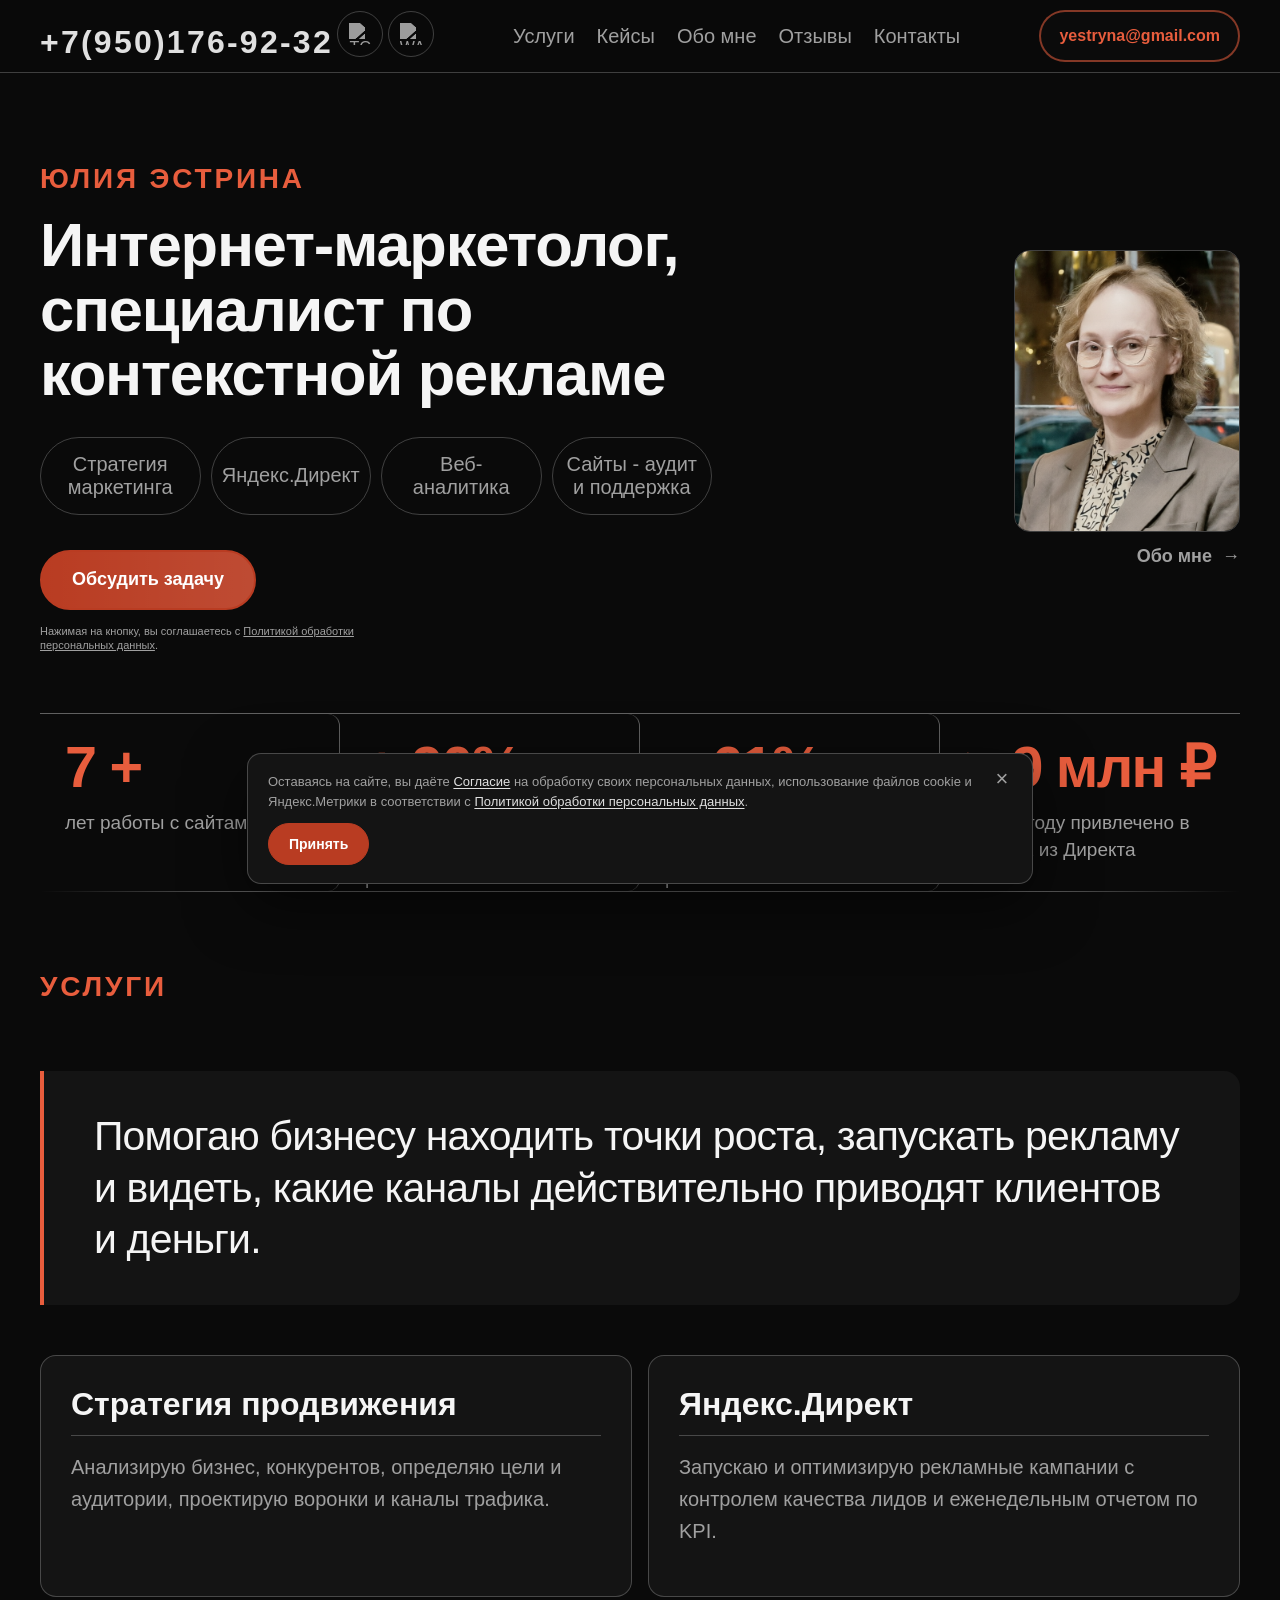
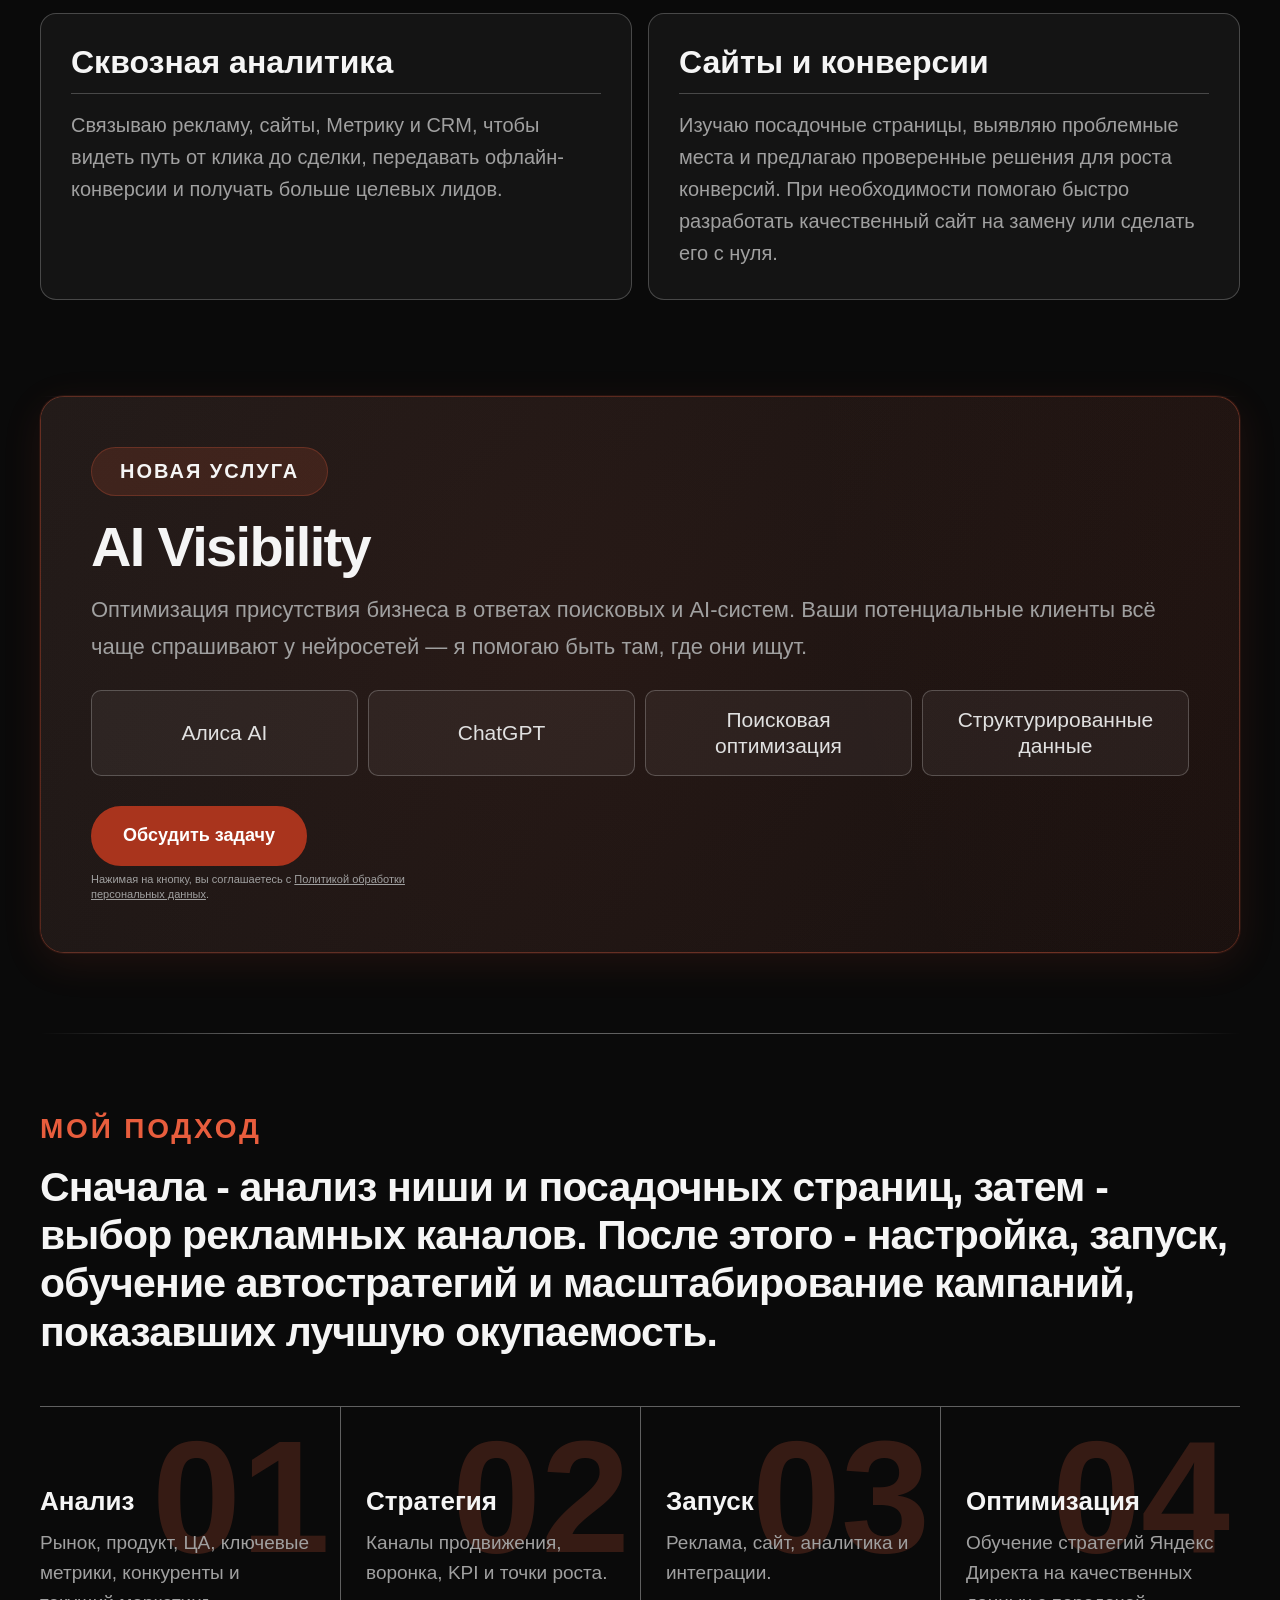
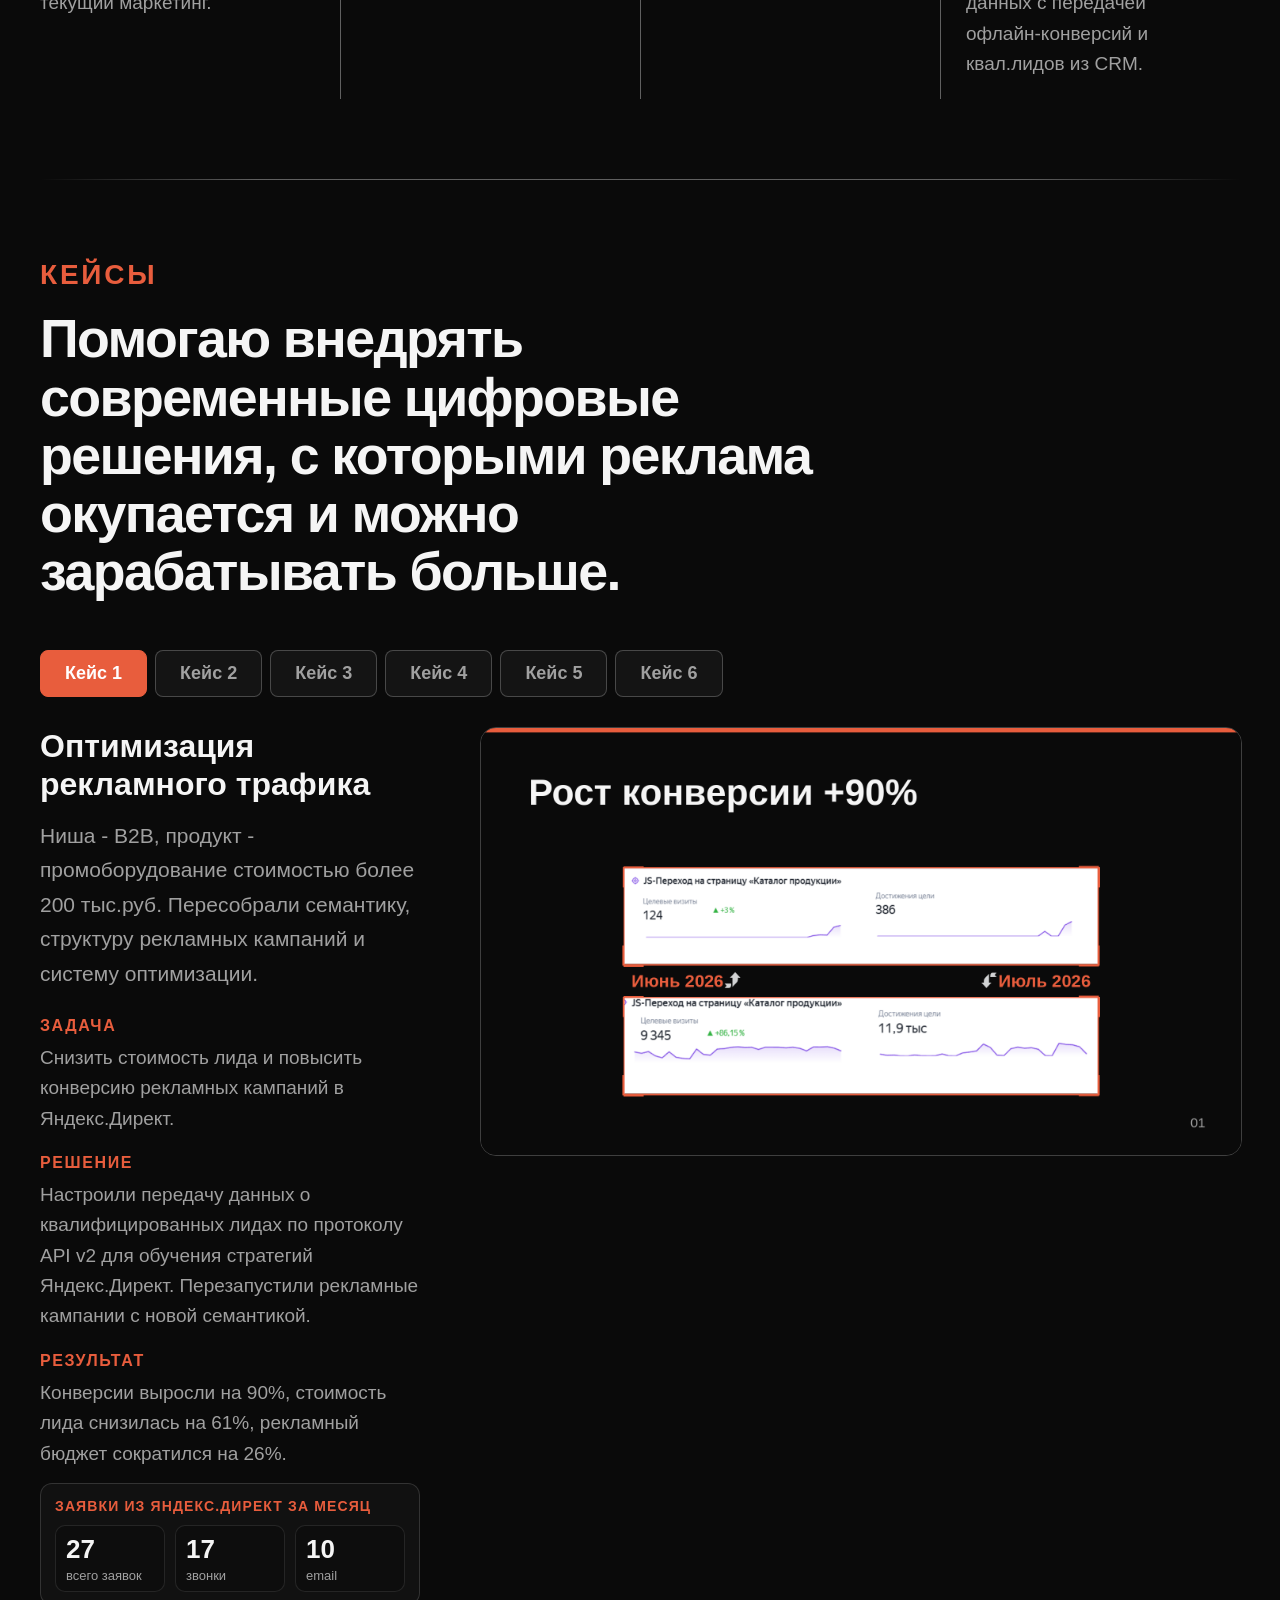
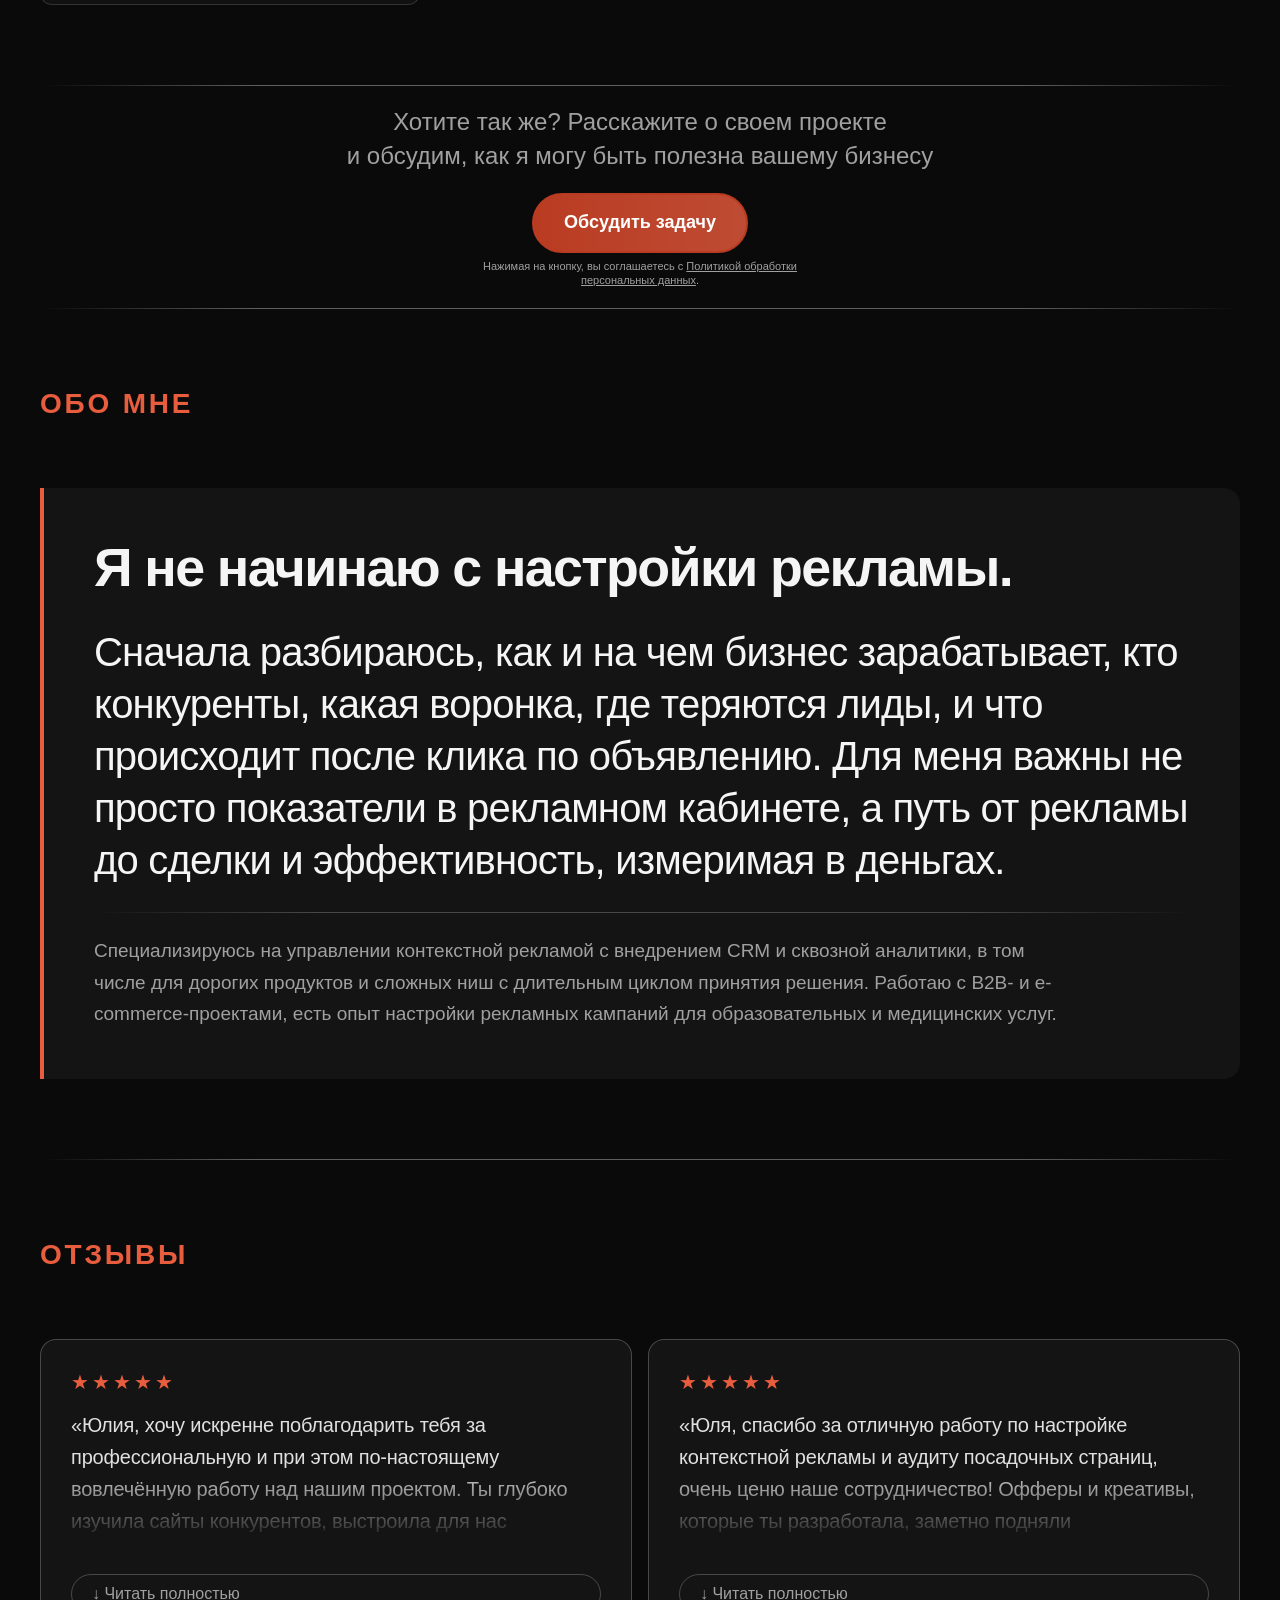
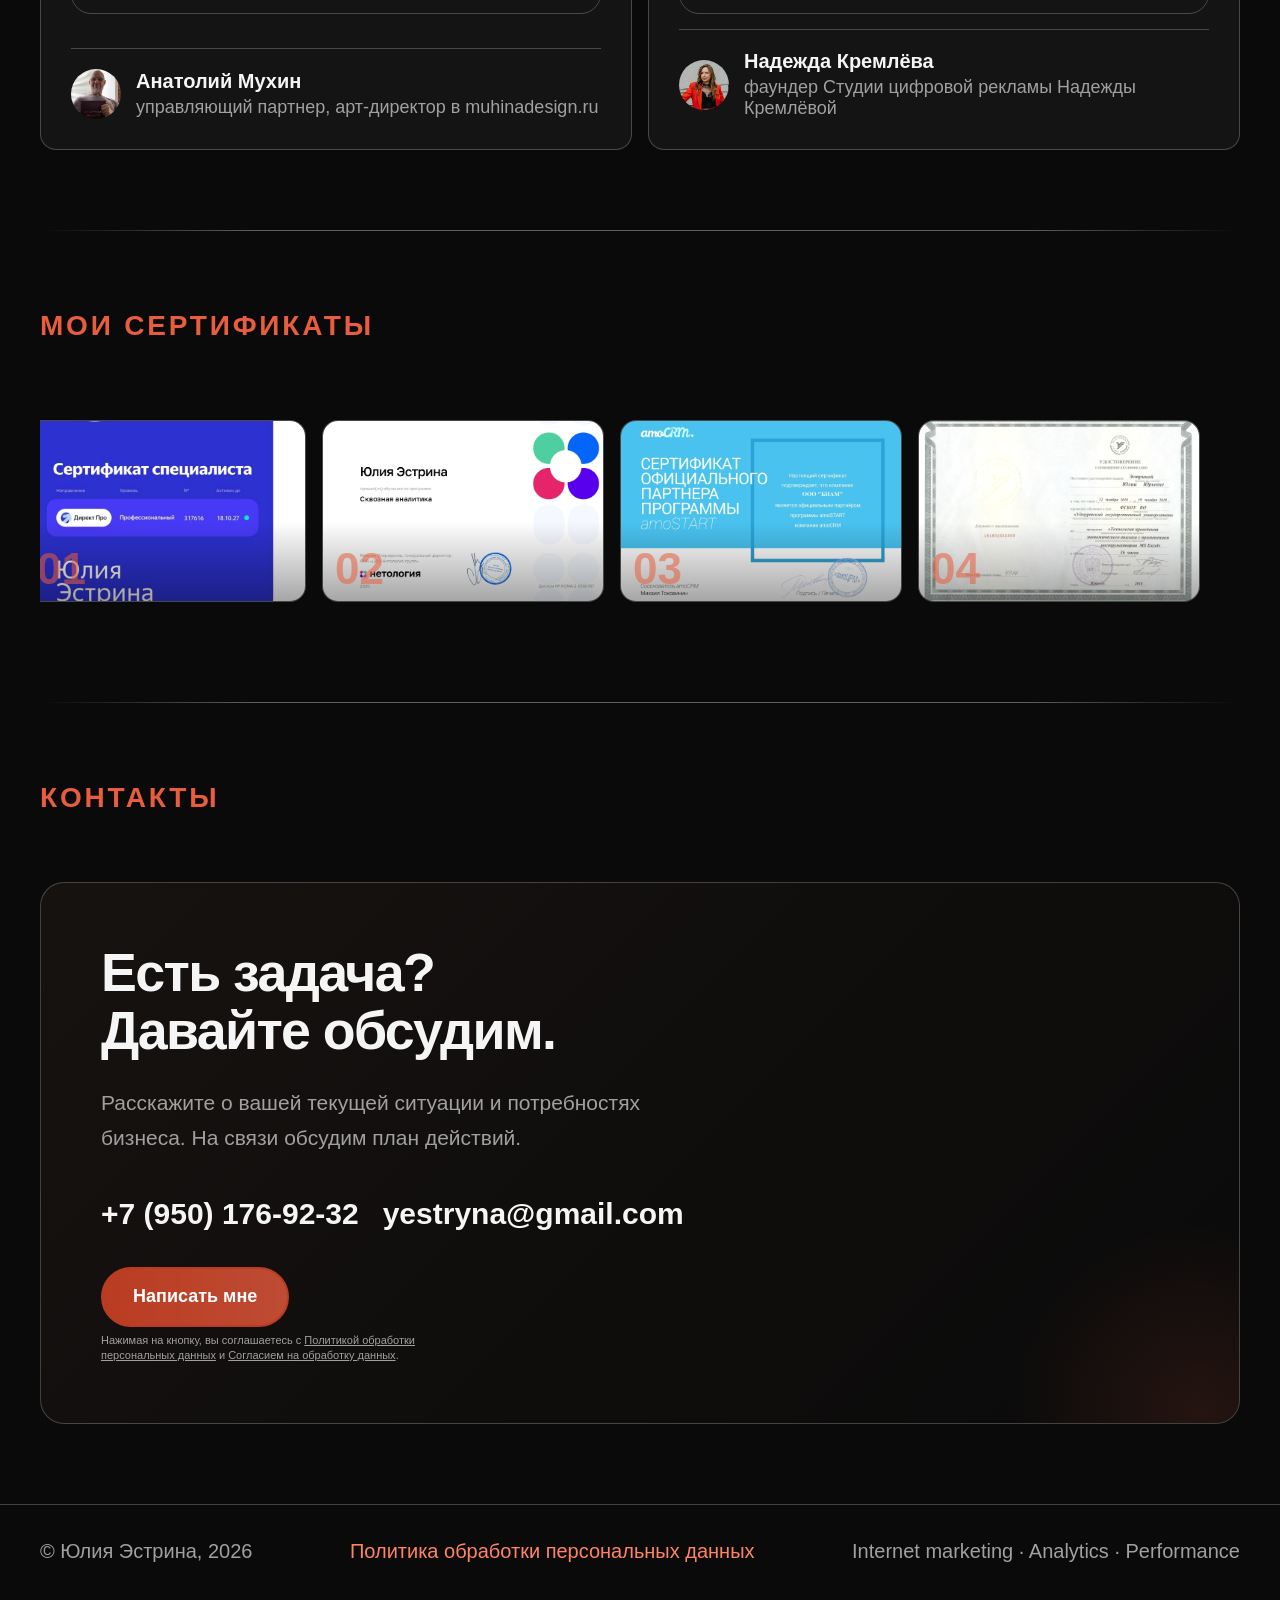
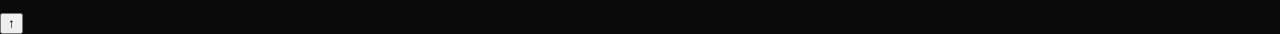
==== commit 054474db: "Update index.html" ====
--- a/index.html
+++ b/index.html
@@ -1781,12 +1781,13 @@
       <div class="t-container_100 "> 
         <div class="t-width t-width_100 "> 
           <!-- nominify begin --> 
-          <footer class="julia-footer"> 
-            <div class="julia-container julia-footer-inner"> 
-              <span>© Юлия Эстрина, 2026</span> 
-              <span>Internet marketing · Analytics · Performance</span> 
-            </div> 
-          </footer>
+            <footer class="julia-footer"> 
+              <div class="julia-container julia-footer-inner"> 
+                <span>© Юлия Эстрина, 2026</span> 
+                <span><a href="/privacy.html" target="_blank" rel="noopener">Политика обработки персональных данных</a></span> 
+                <span>Internet marketing · Analytics · Performance</span> 
+              </div> 
+            </footer>
           <!-- nominify end --> 
         </div> 
       </div> 
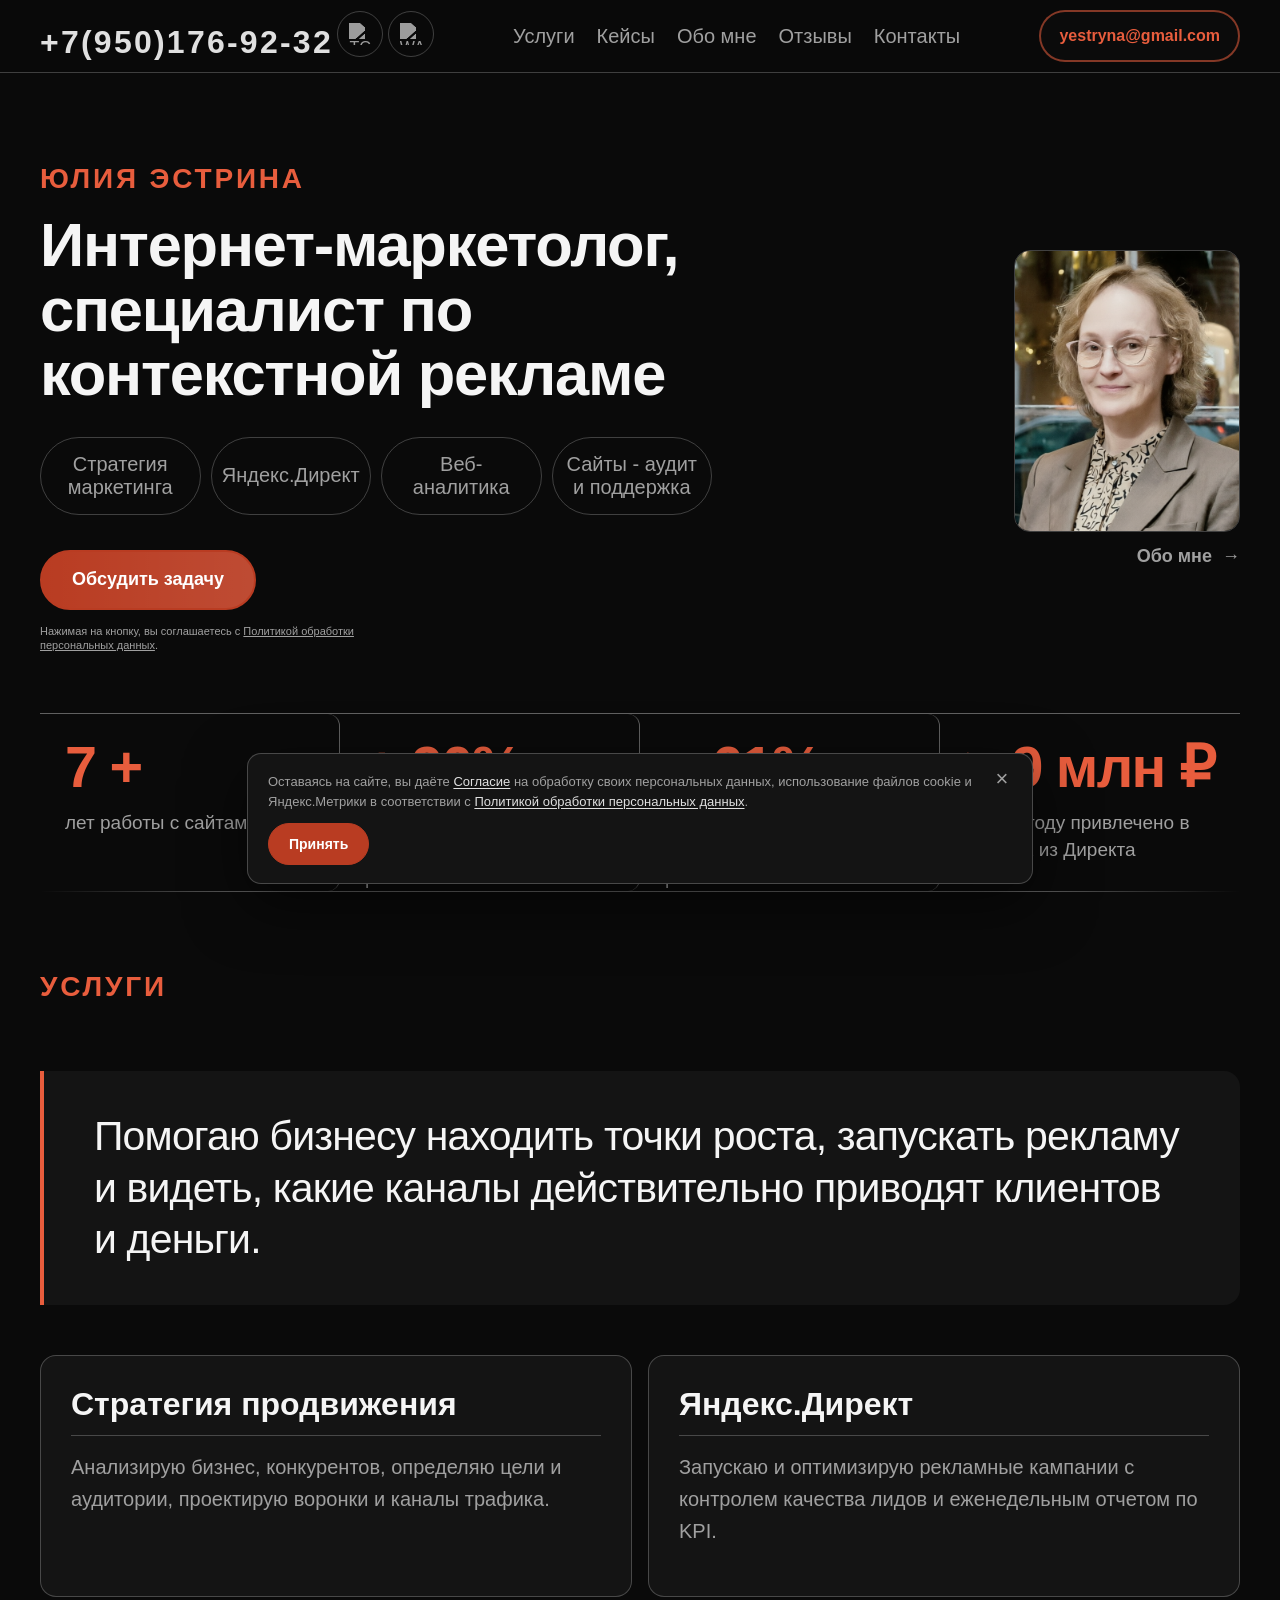
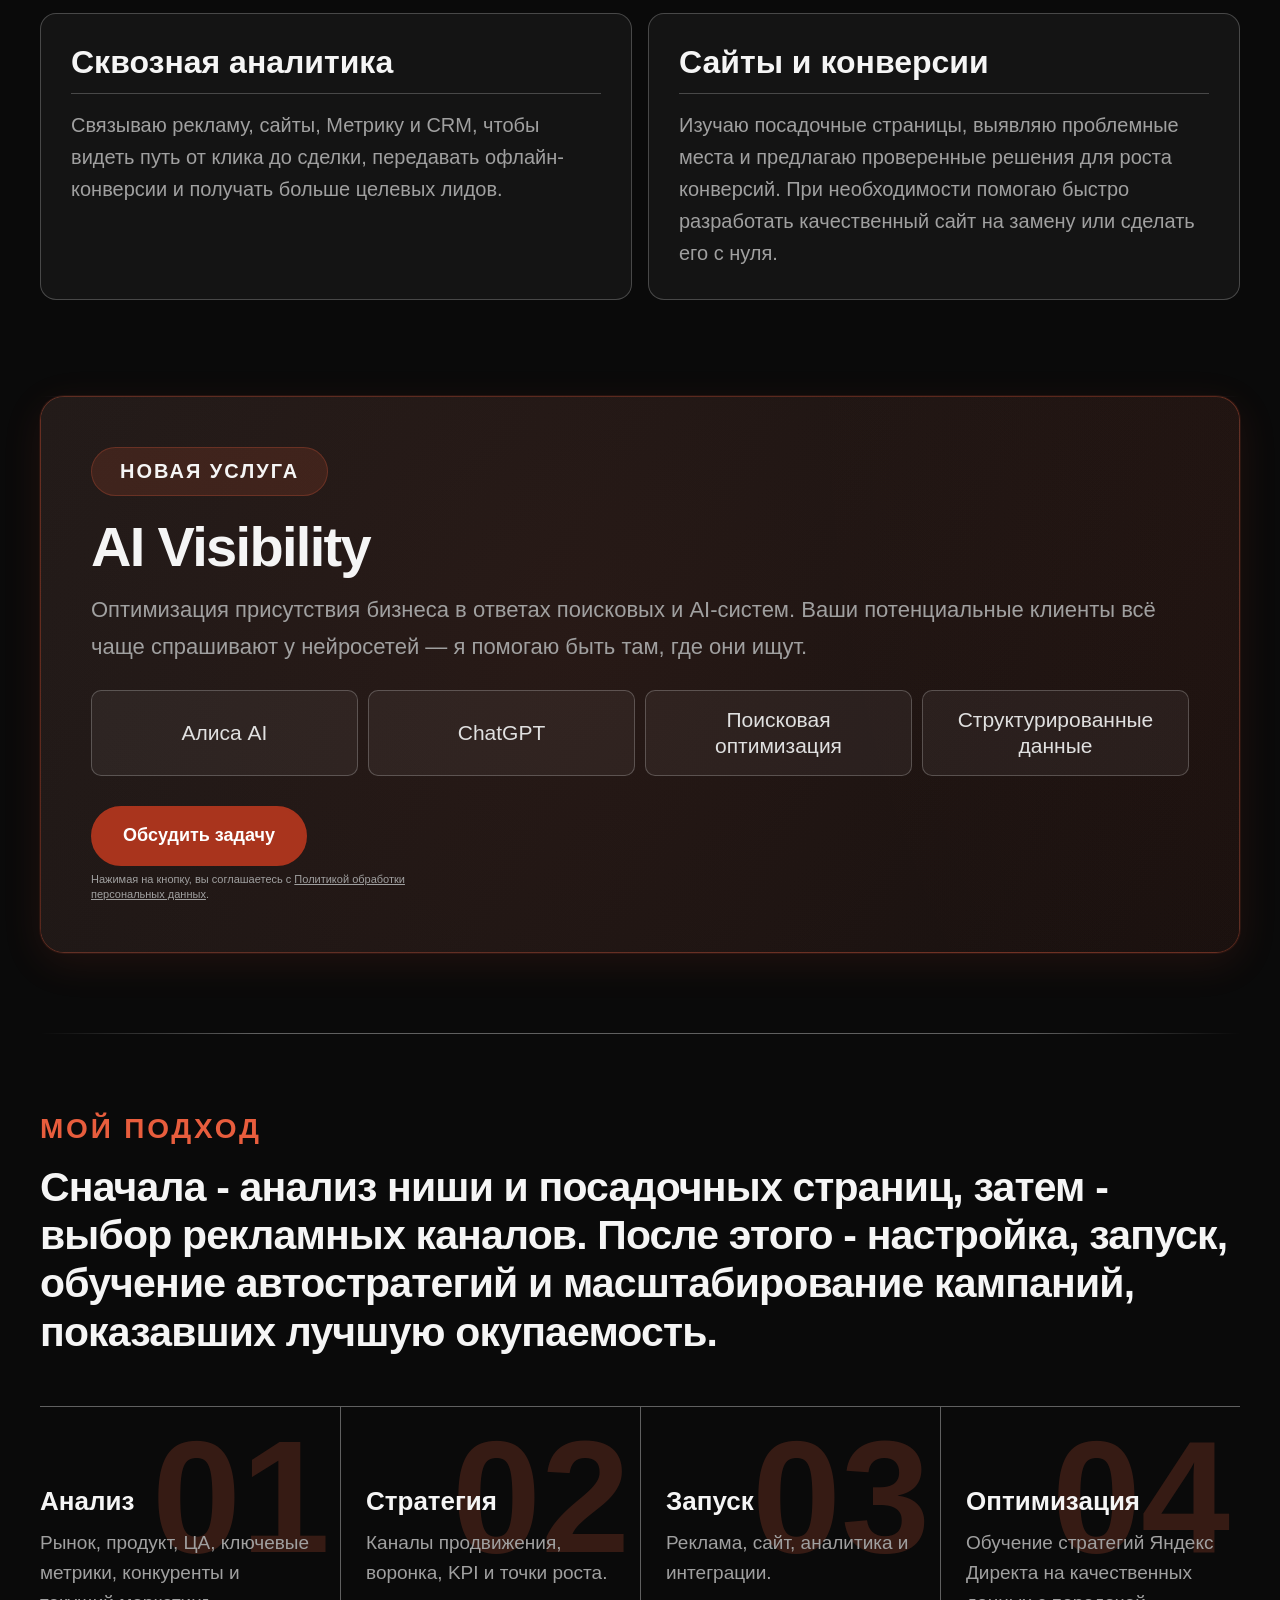
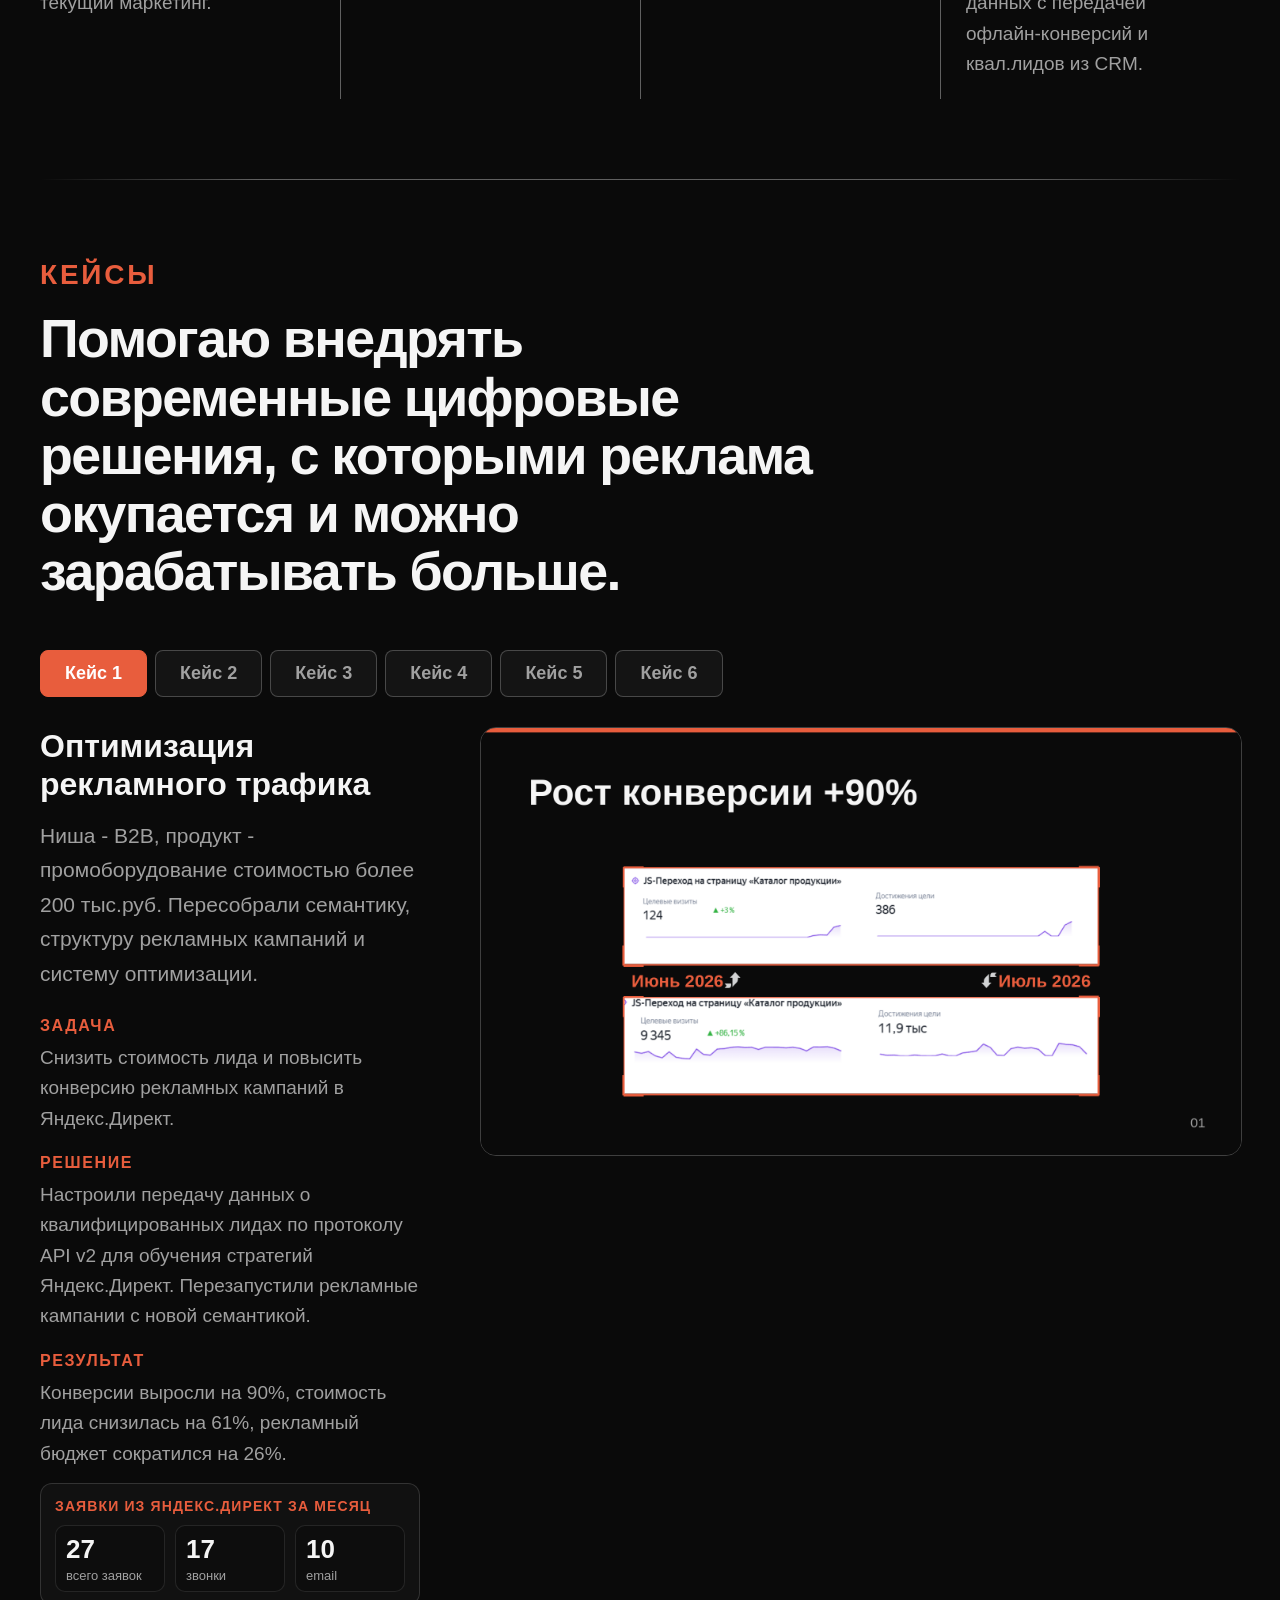
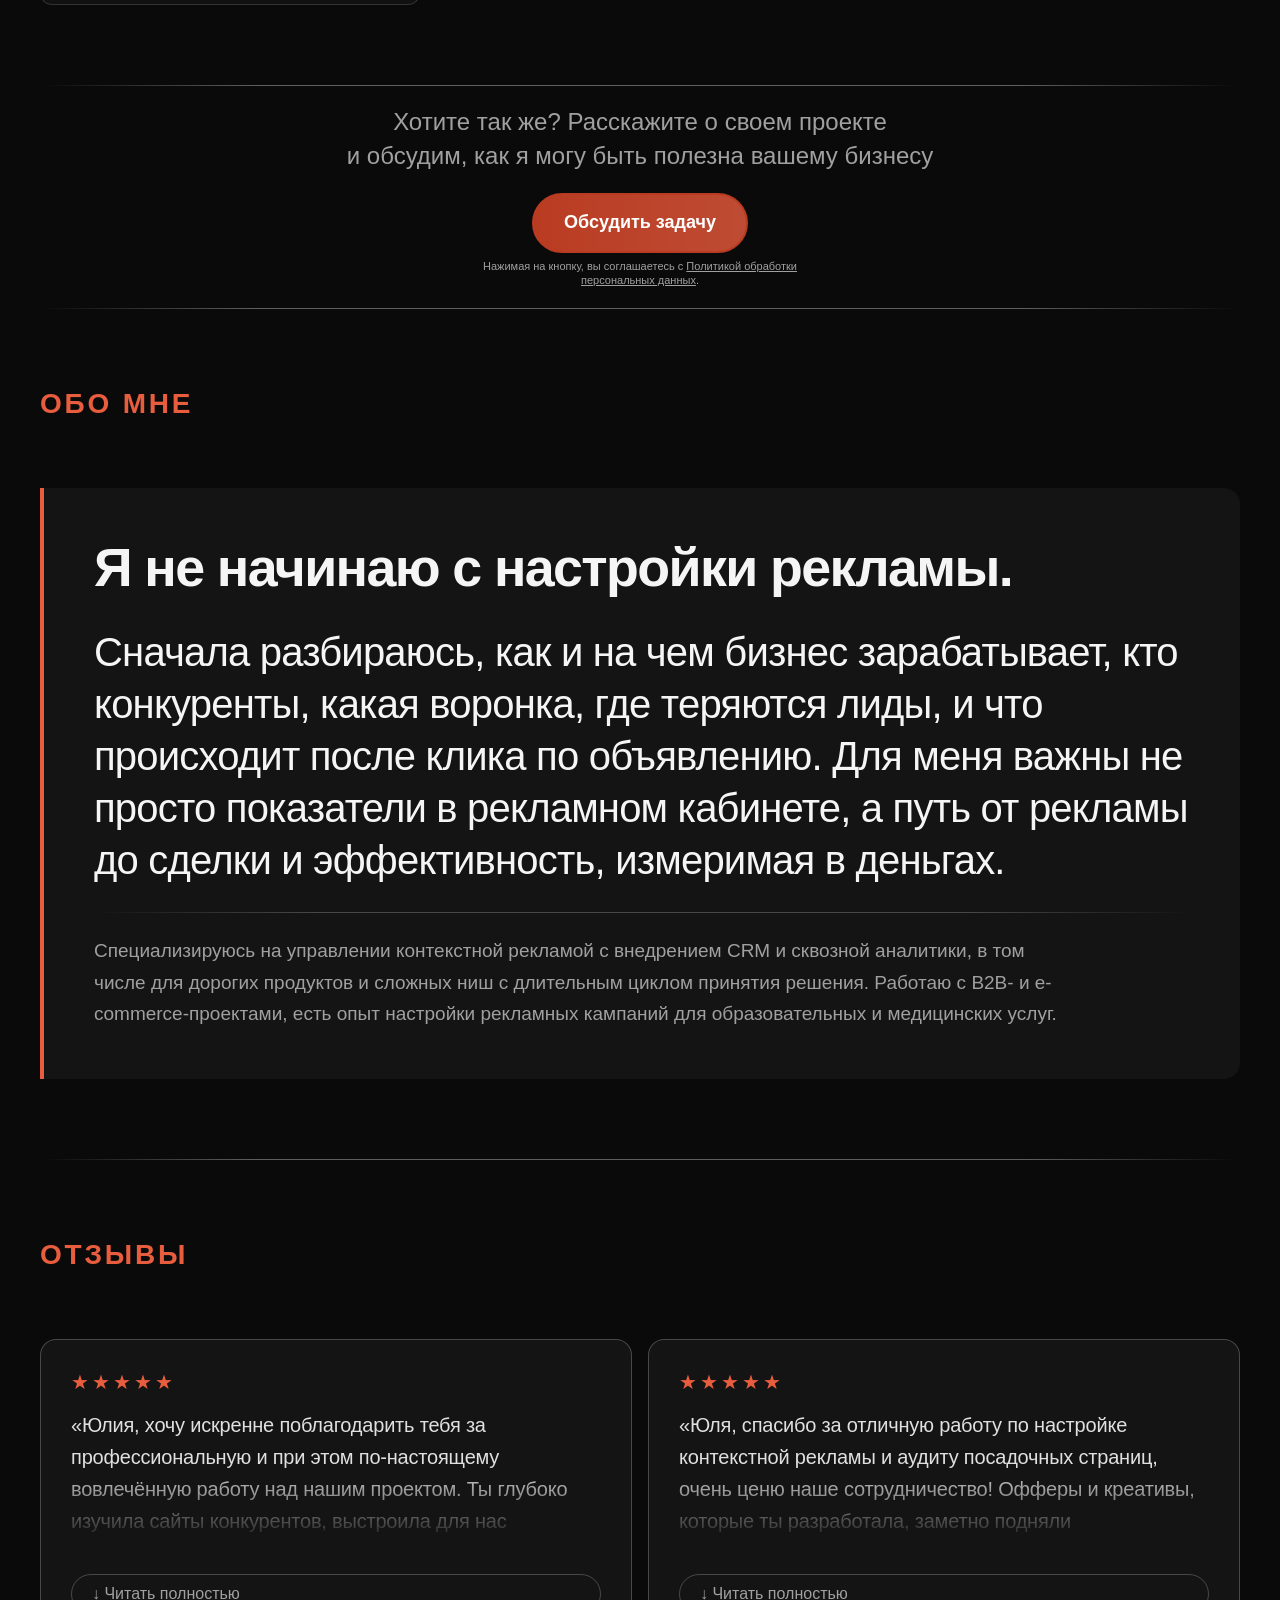
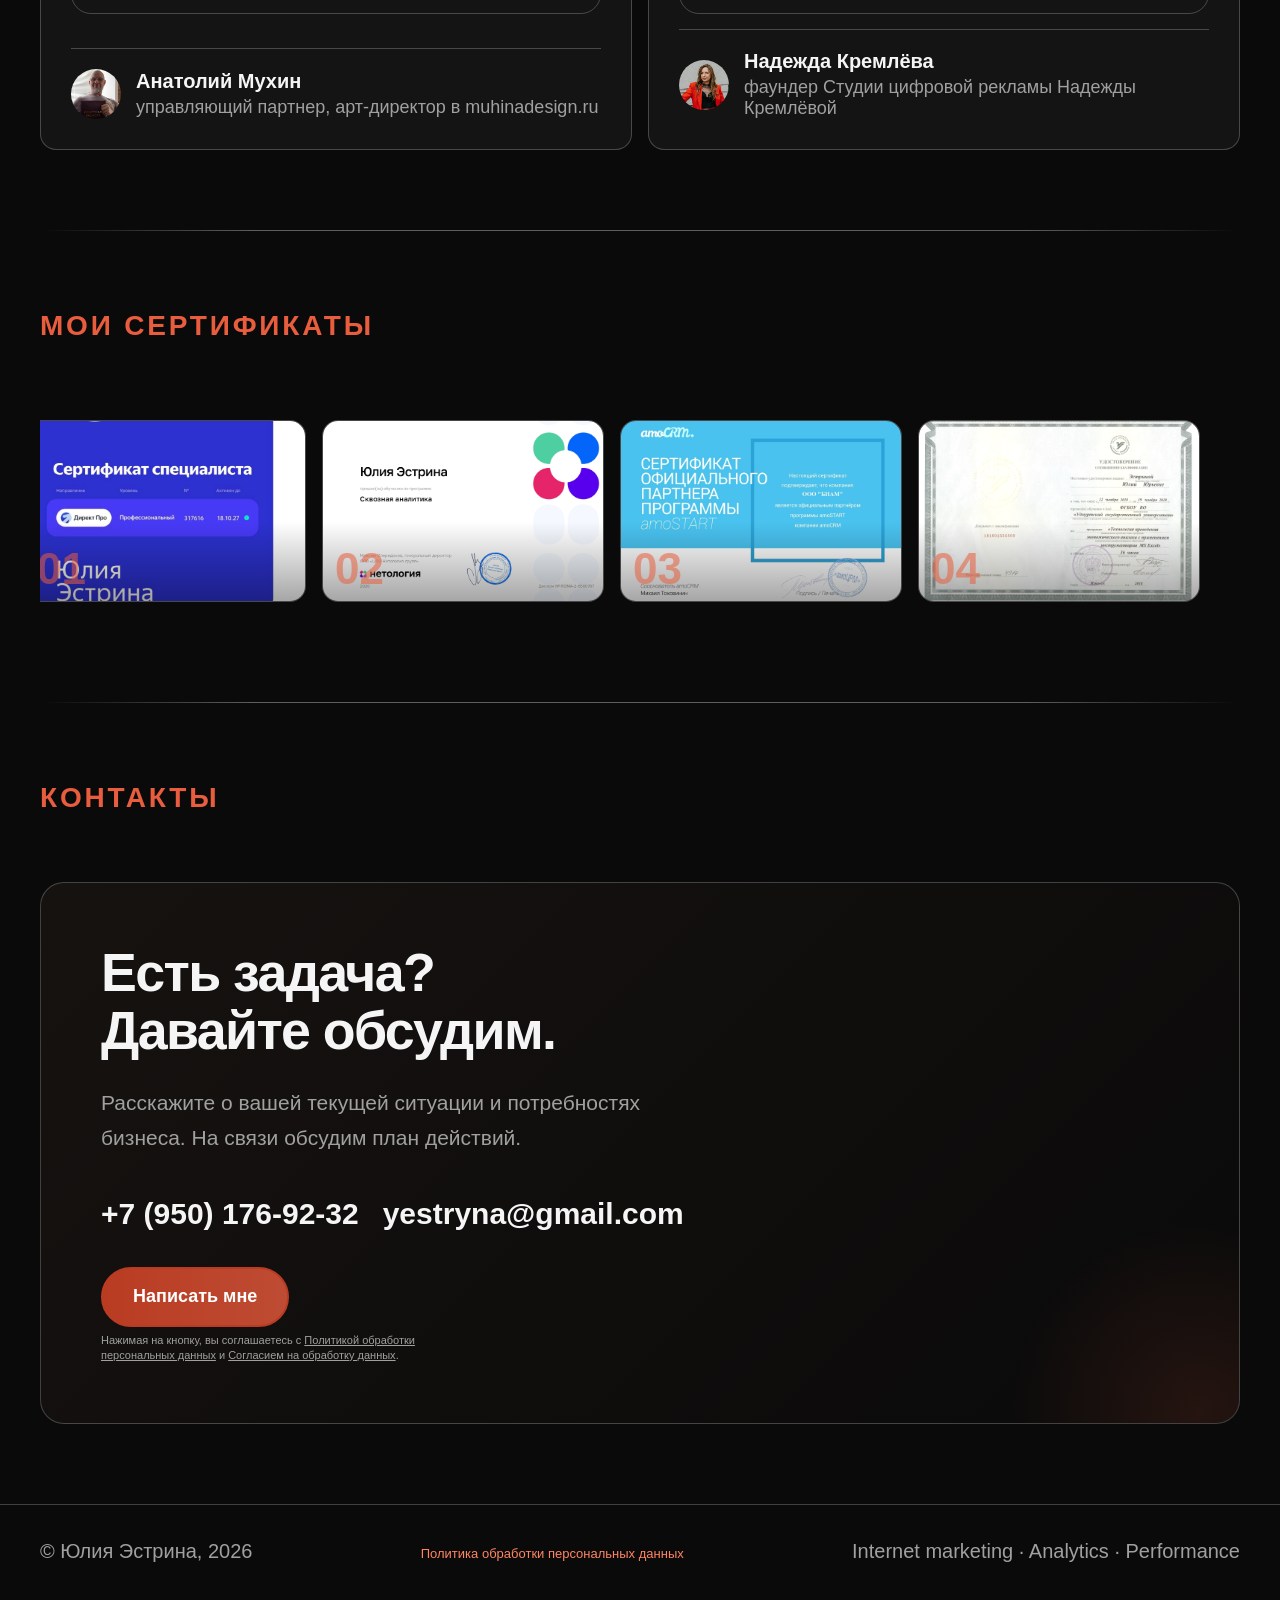
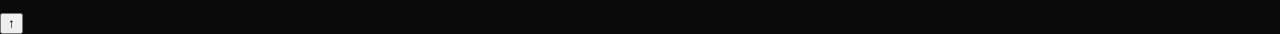
==== commit 8c1eedce: "Update index.html" ====
--- a/index.html
+++ b/index.html
@@ -909,6 +909,7 @@
                 /* Футер */
                 .julia-footer { padding: 35px 0 50px; border-top: 1px solid var(--line); }
                 .julia-footer-inner { display: flex; justify-content: space-between; gap: 30px; color: var(--muted); font-size: 20px; }
+                .julia-footer-inner a { font-size: 13px; }
                 
                 /* Анимации */
                 .julia-section, .julia-contact { scroll-margin-top: 90px; }
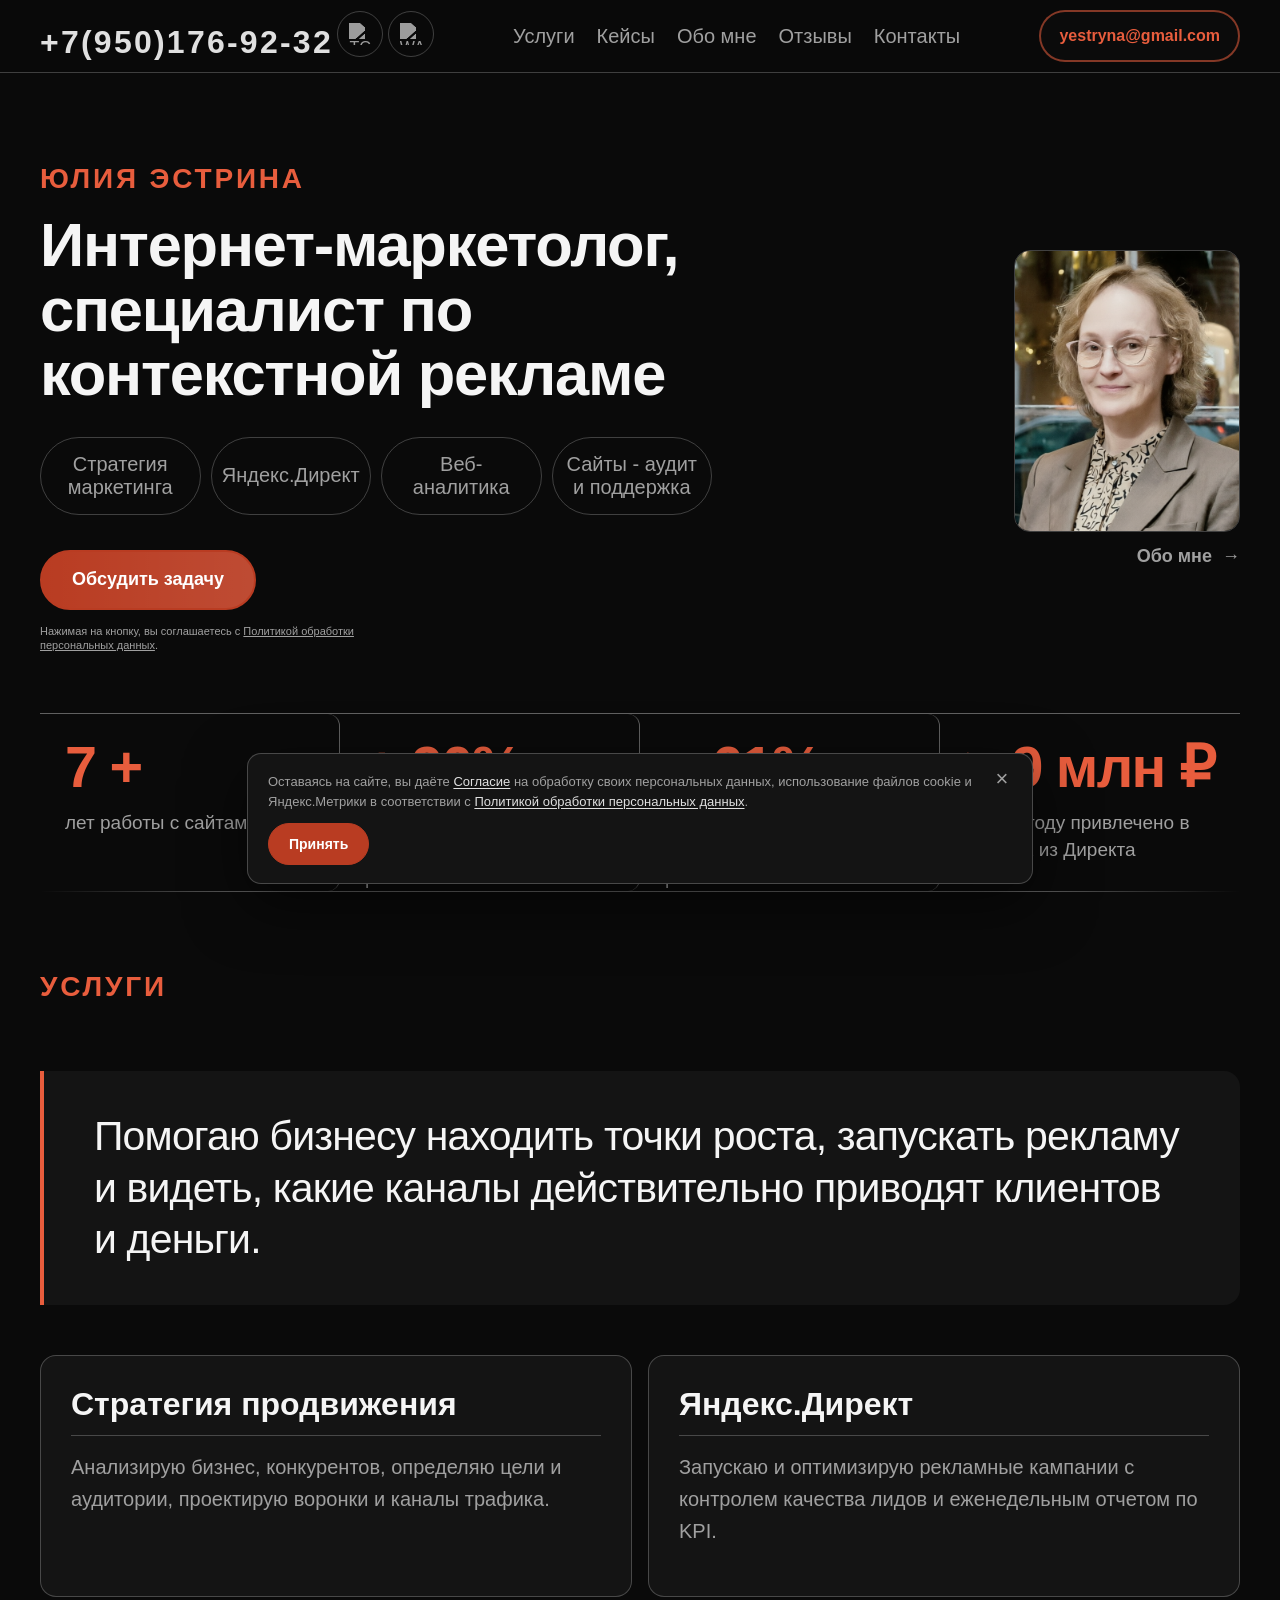
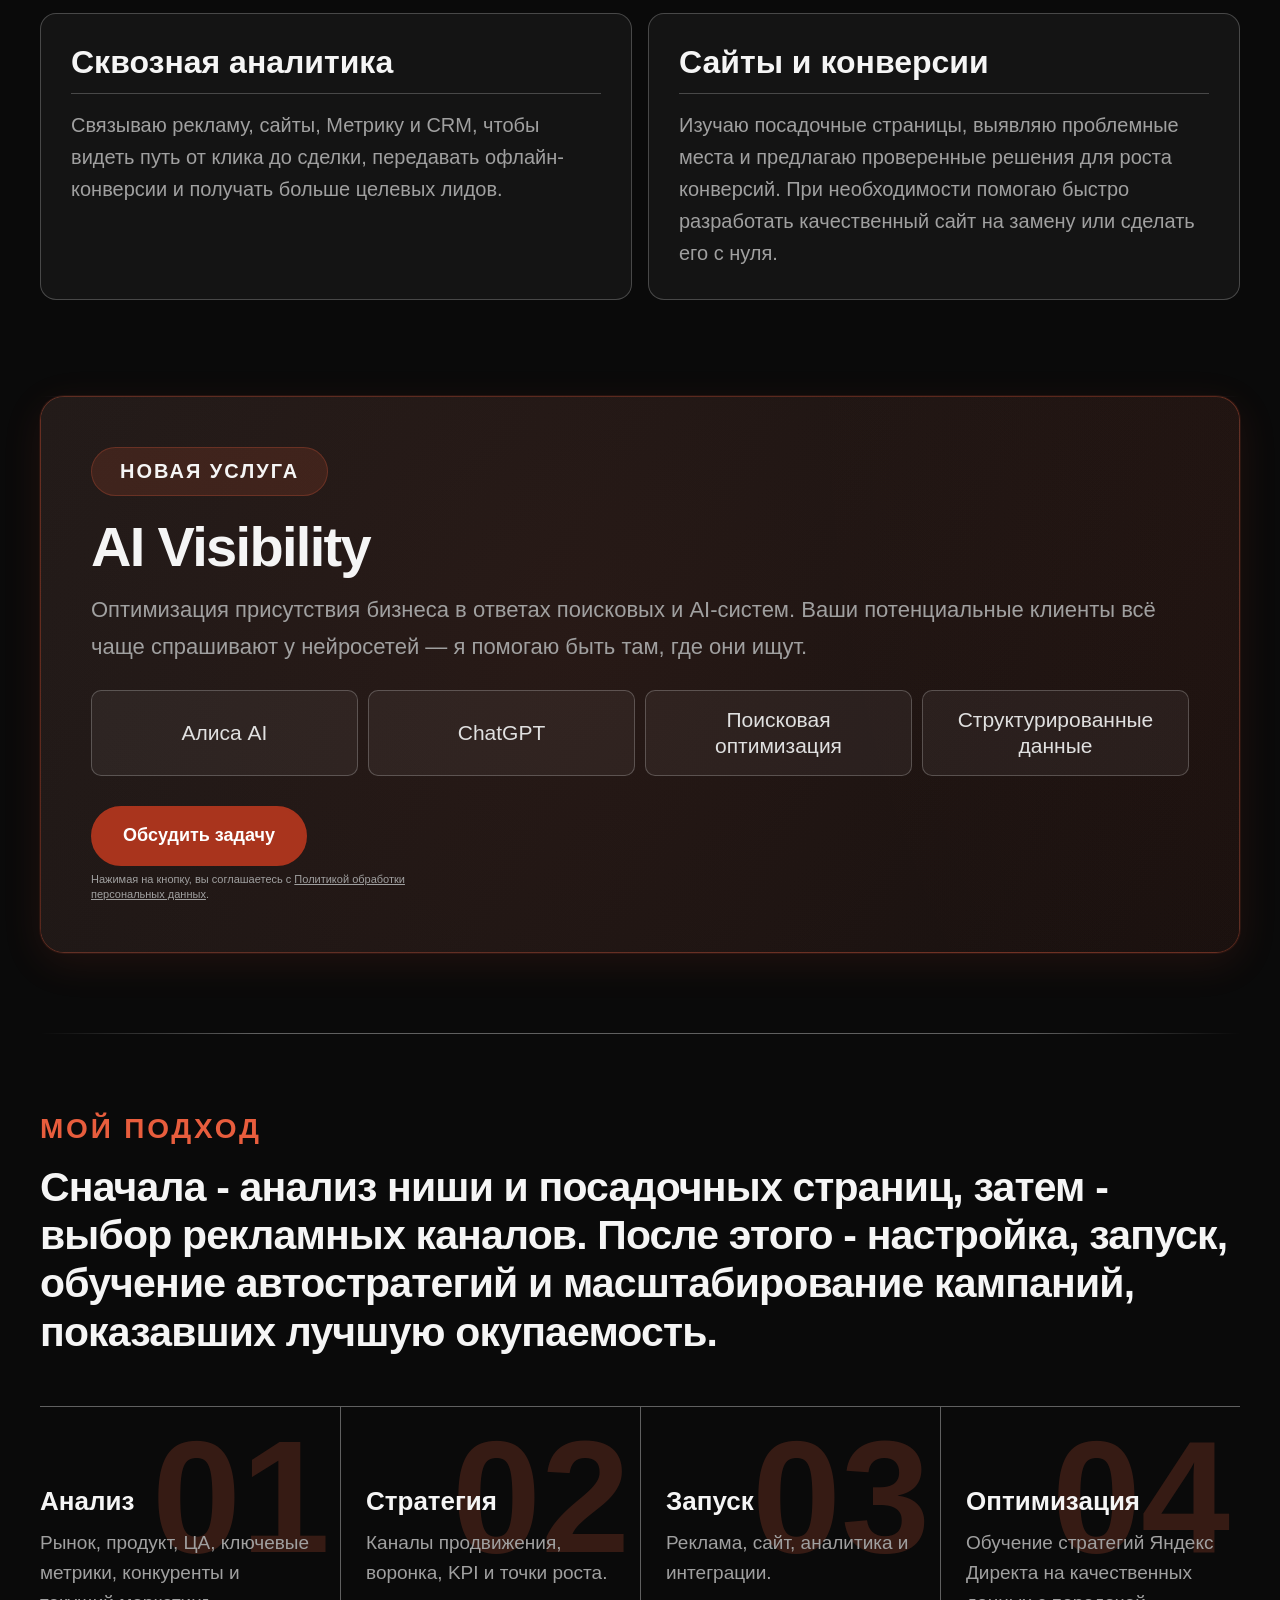
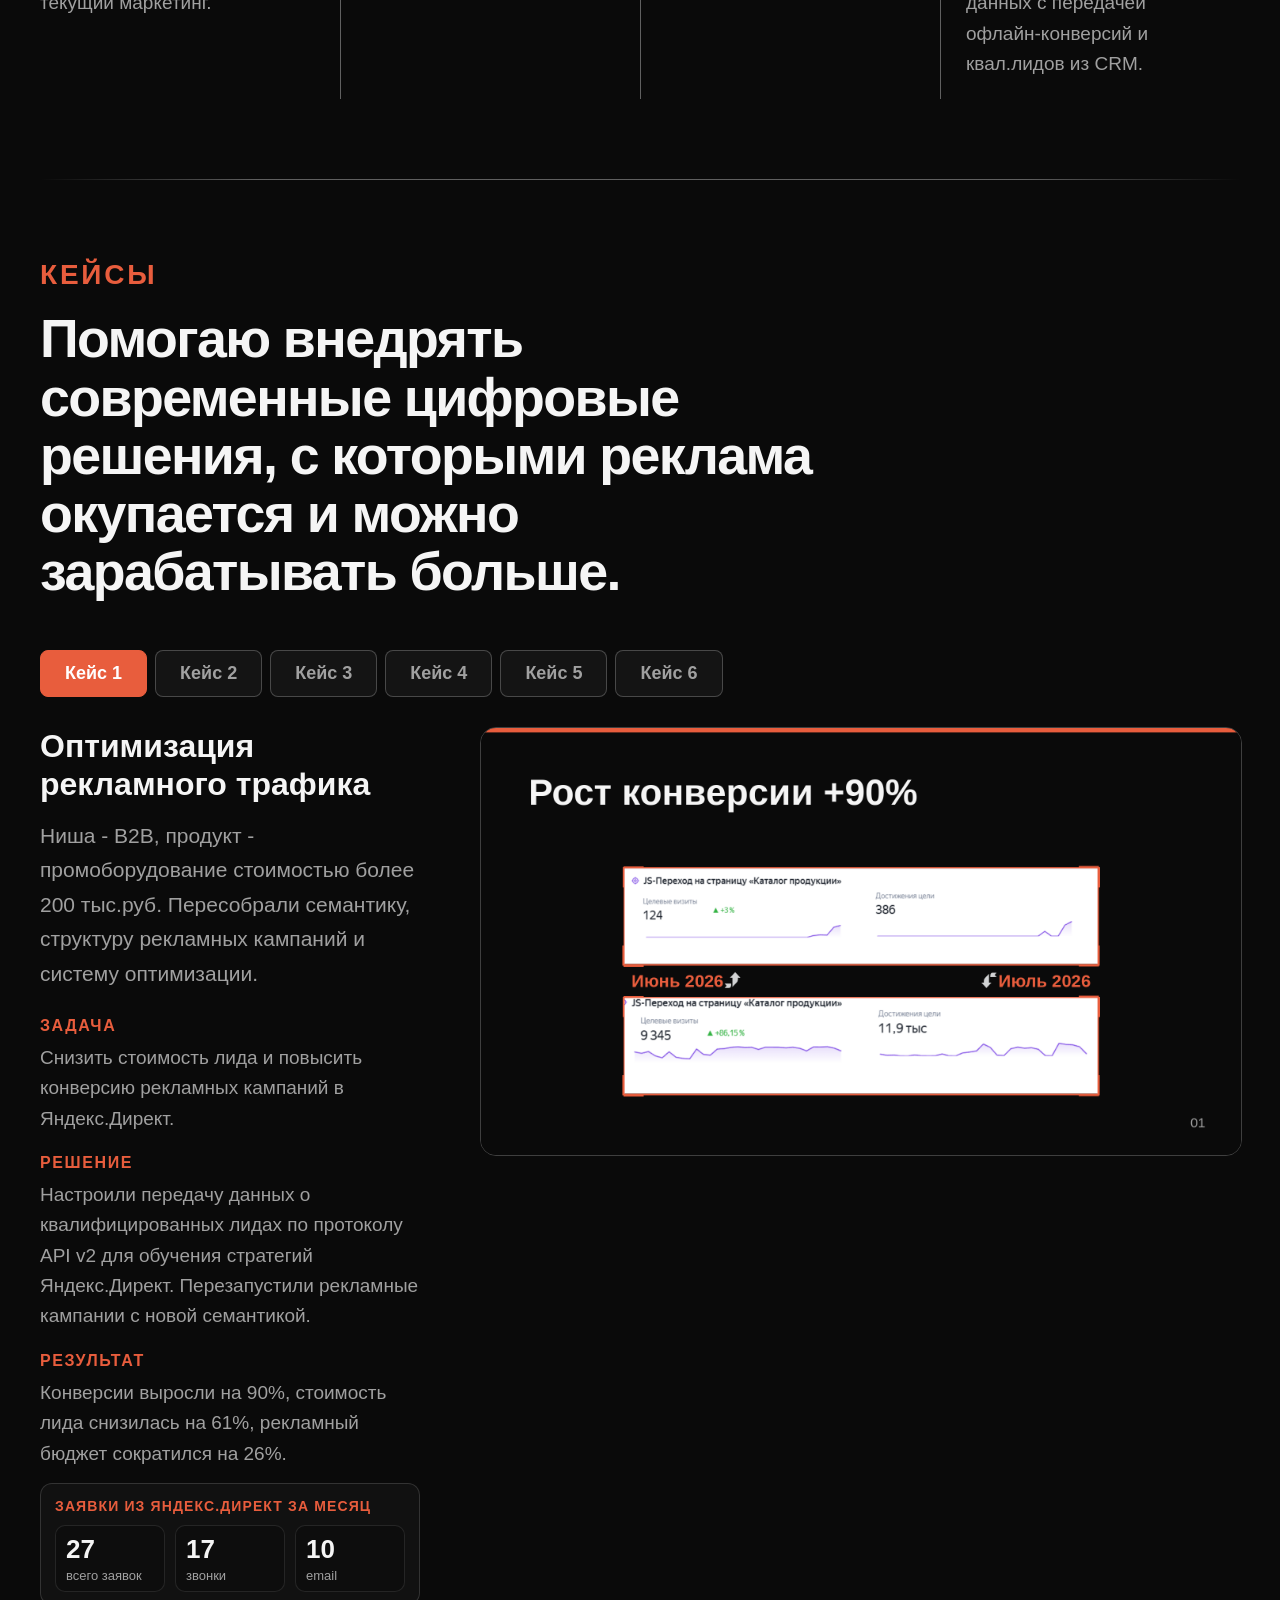
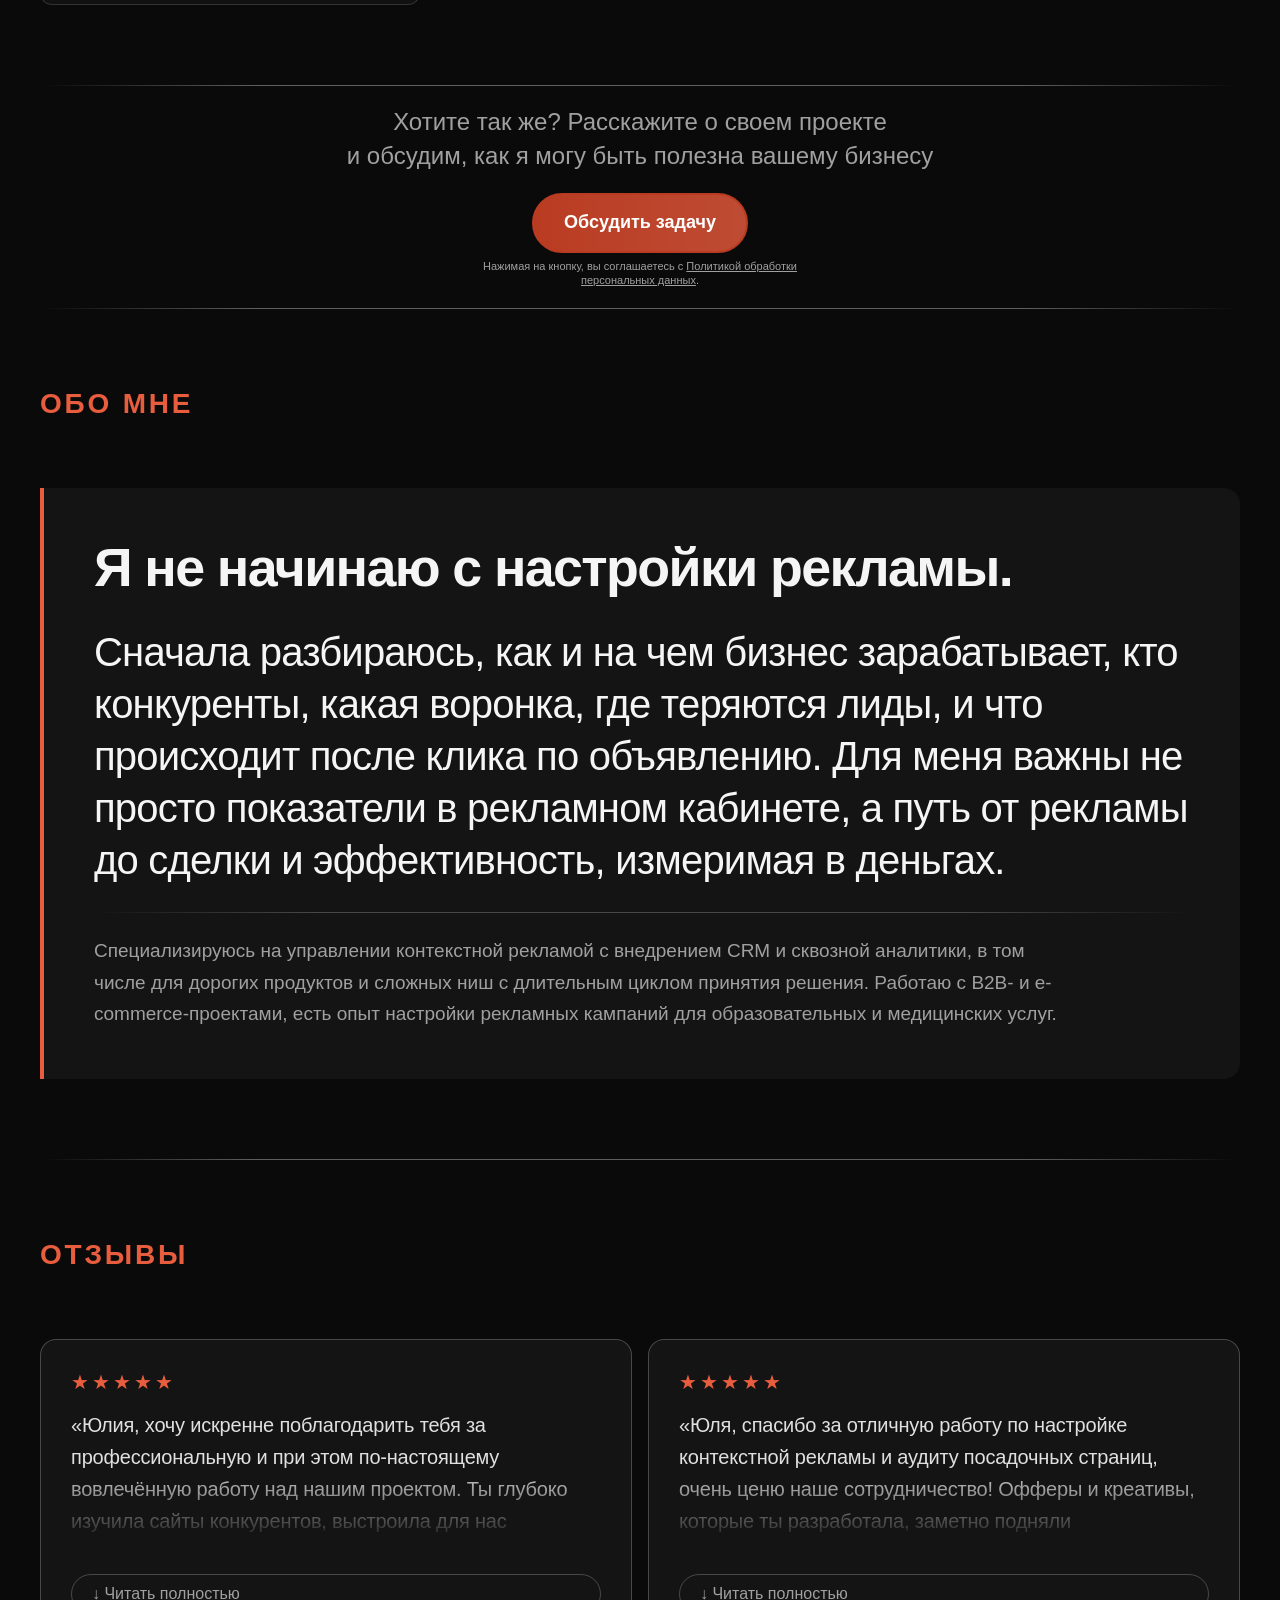
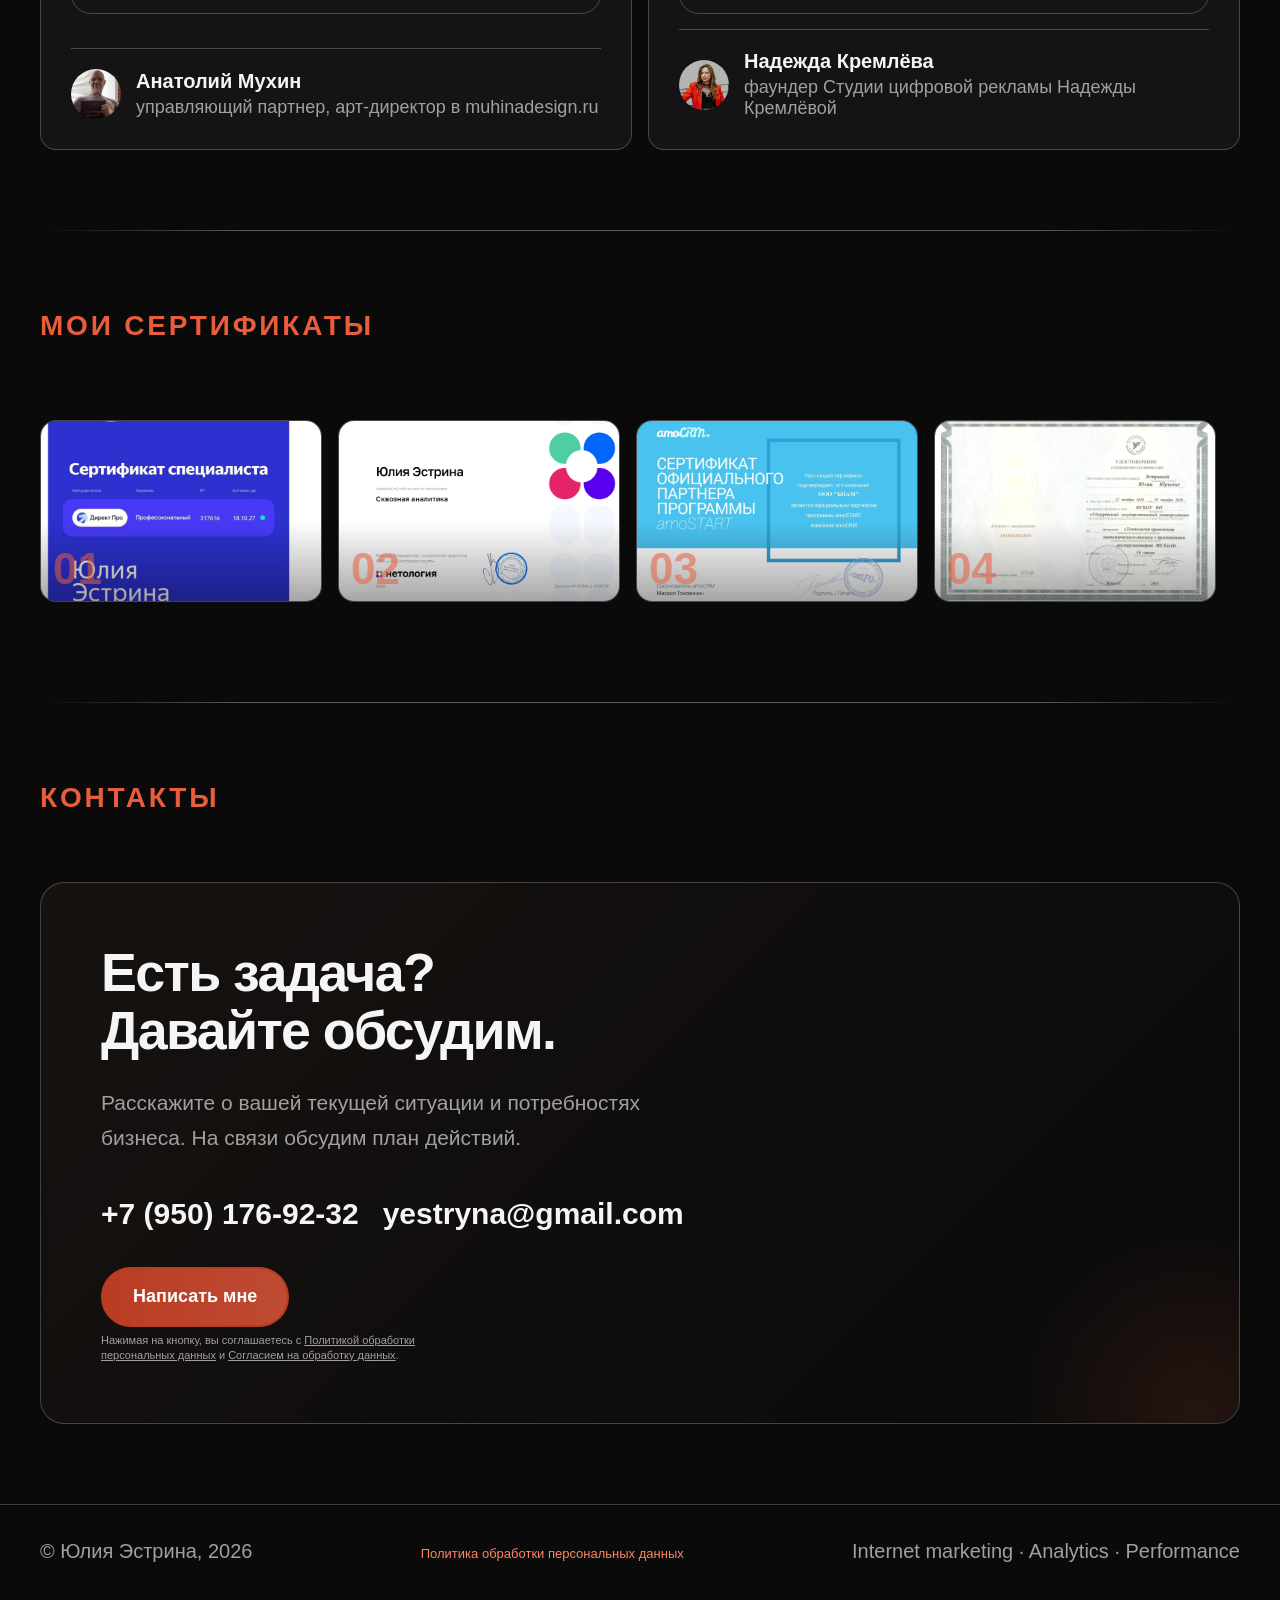
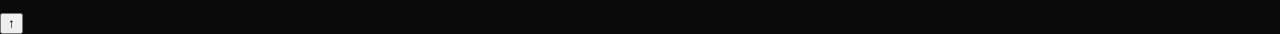
==== commit 8739d925: "Update index.html" ====
--- a/index.html
+++ b/index.html
@@ -1336,7 +1336,7 @@
                   /* ===== 6. ФУТЕР — вертикально, по центру, крупнее ===== */
                   .julia-footer { padding: 30px 0 90px; } /* место под кнопку "наверх" */
                   .julia-footer-inner { flex-direction: column; align-items: center; text-align: center; gap: 12px; font-size: 15px; }
-                  .julia-footer-inner a { font-size: 17px; }
+                  .julia-footer-inner a { font-size: 11px; }
                   
                   /* Кнопка "Наверх" — только стрелка, без кружка */
                   .julia-totop {
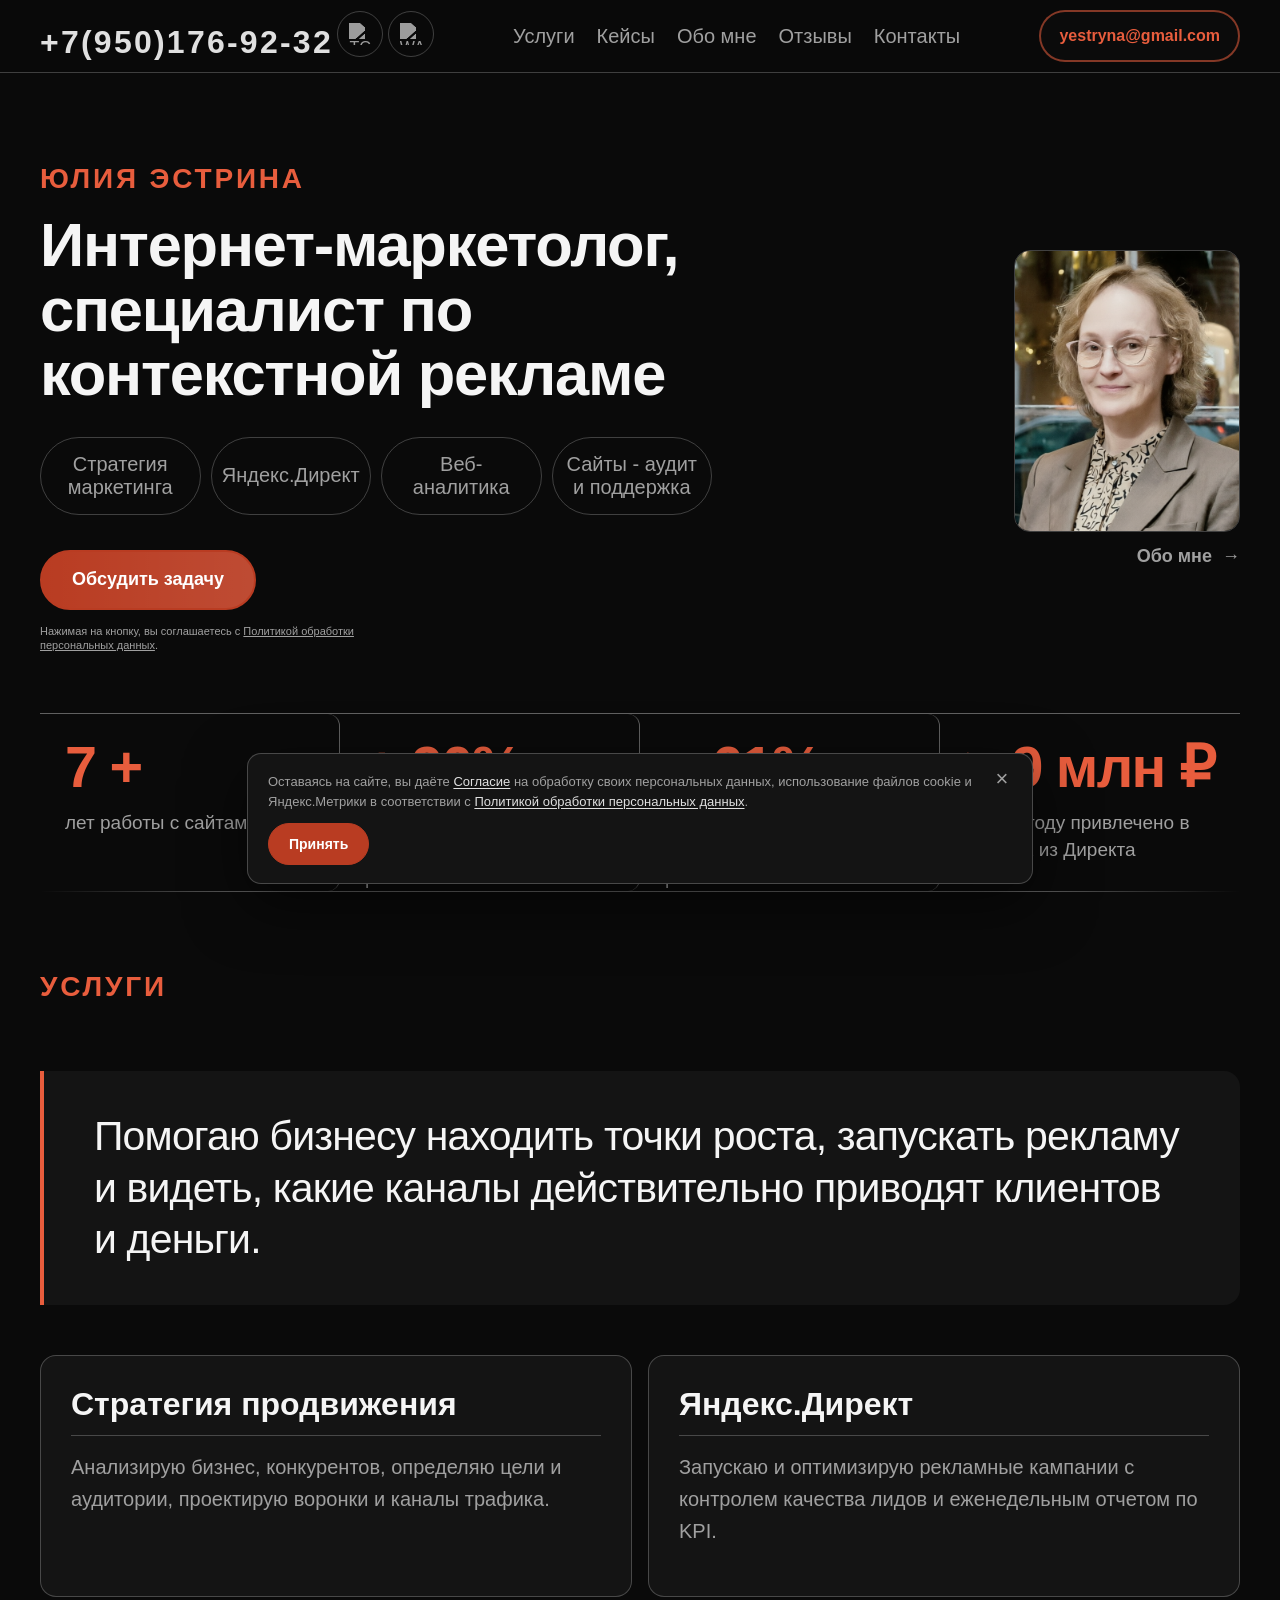
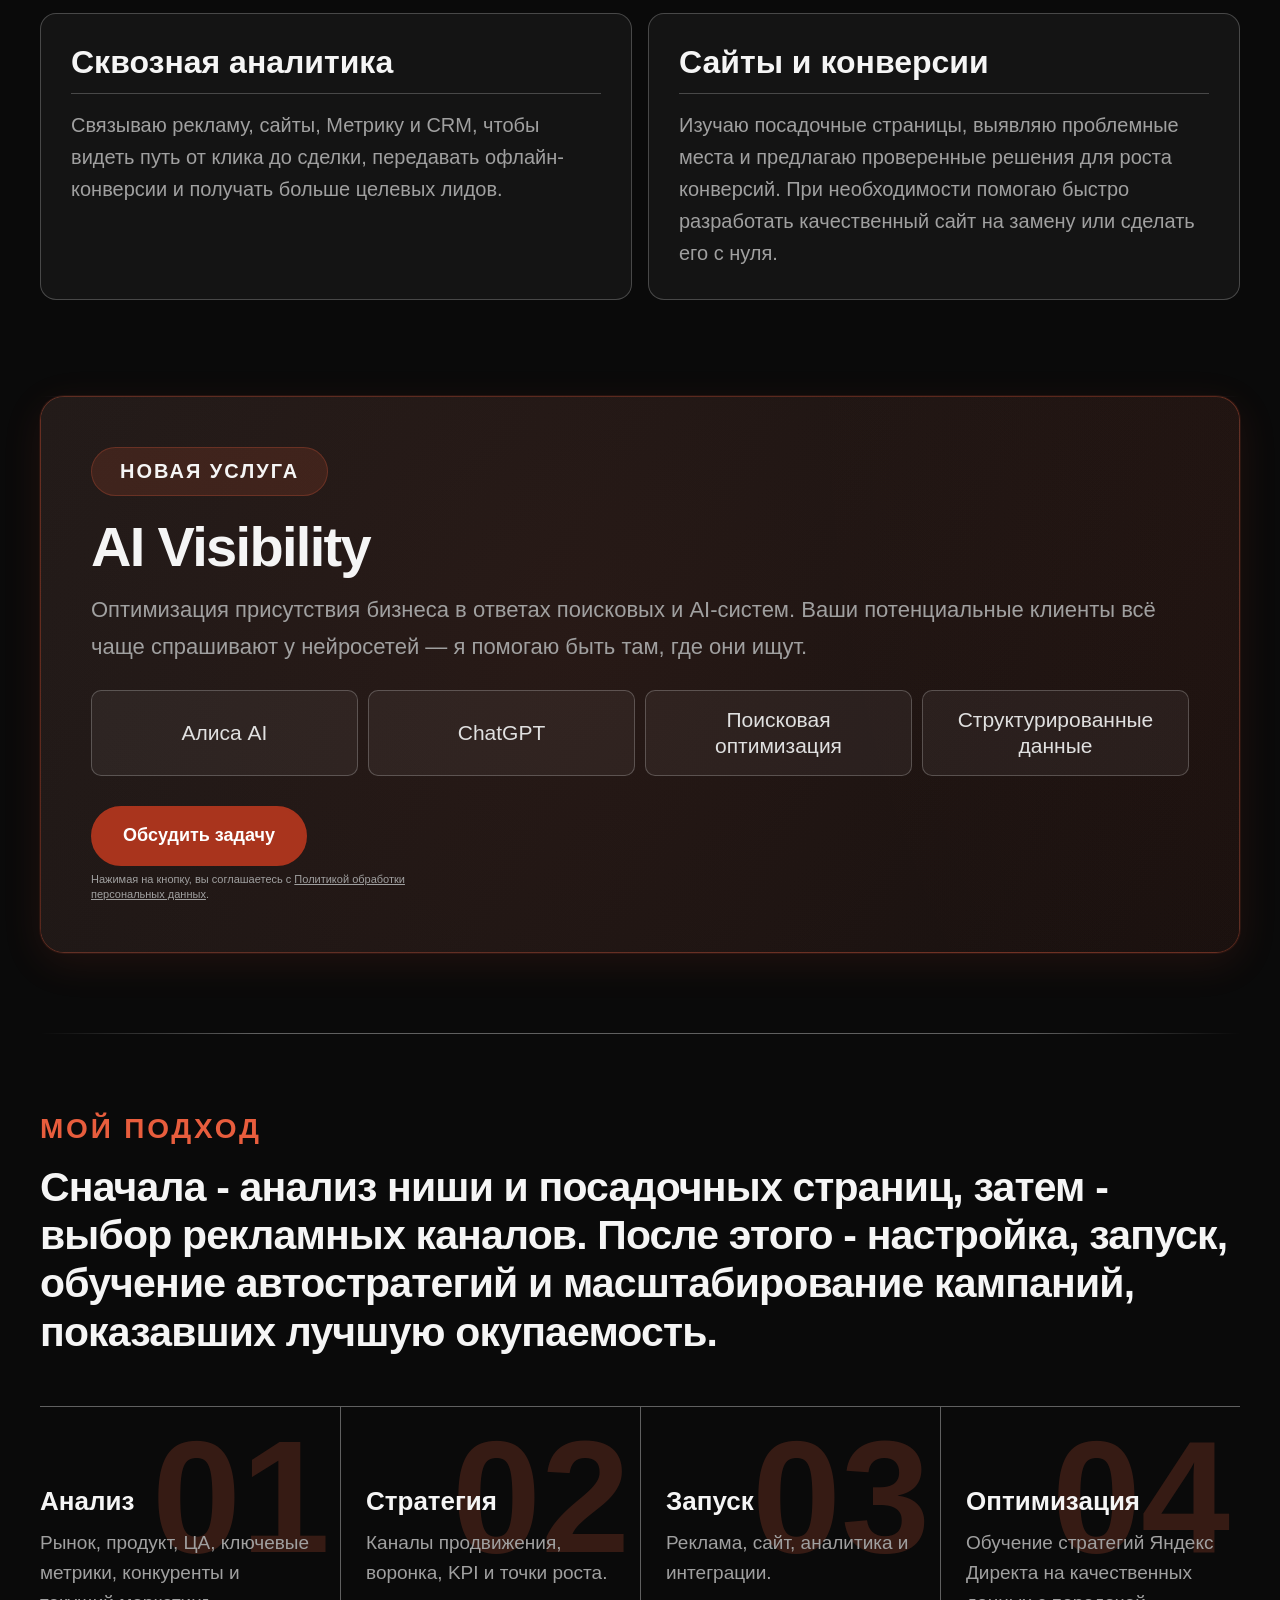
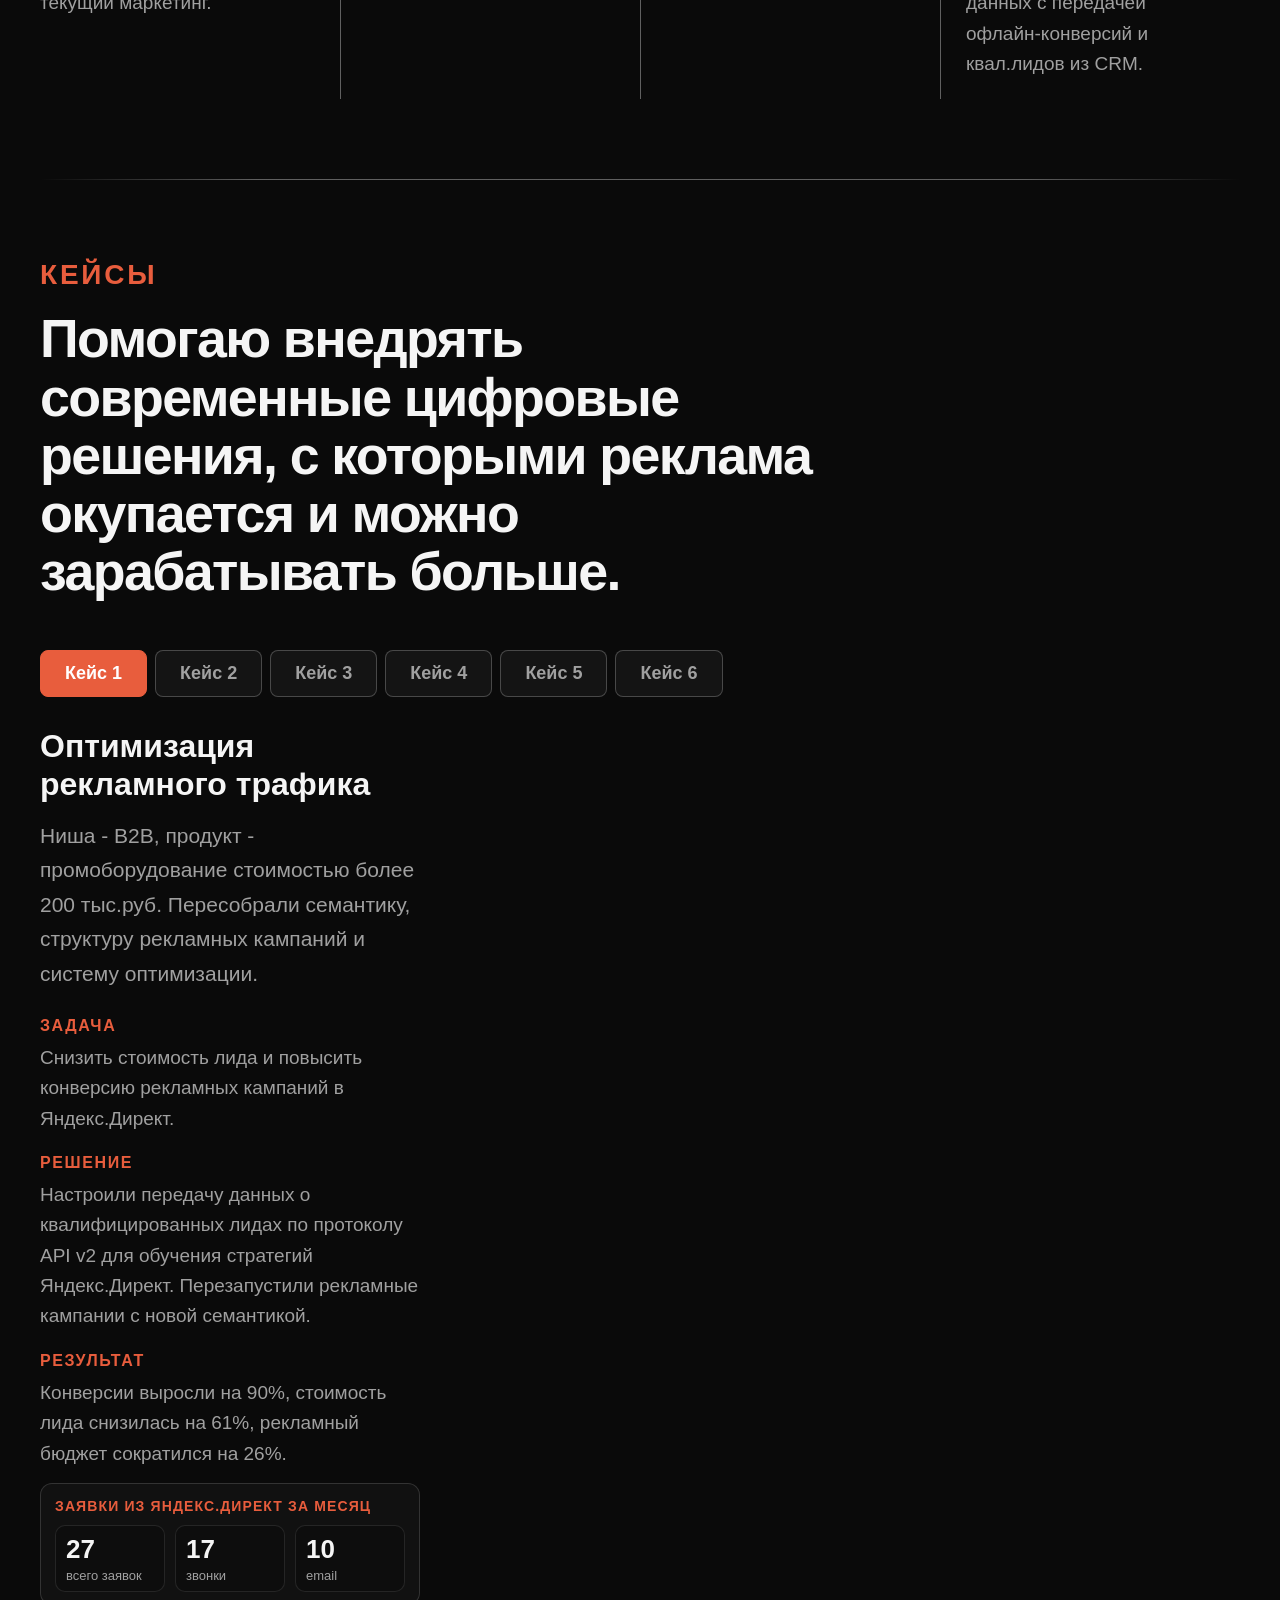
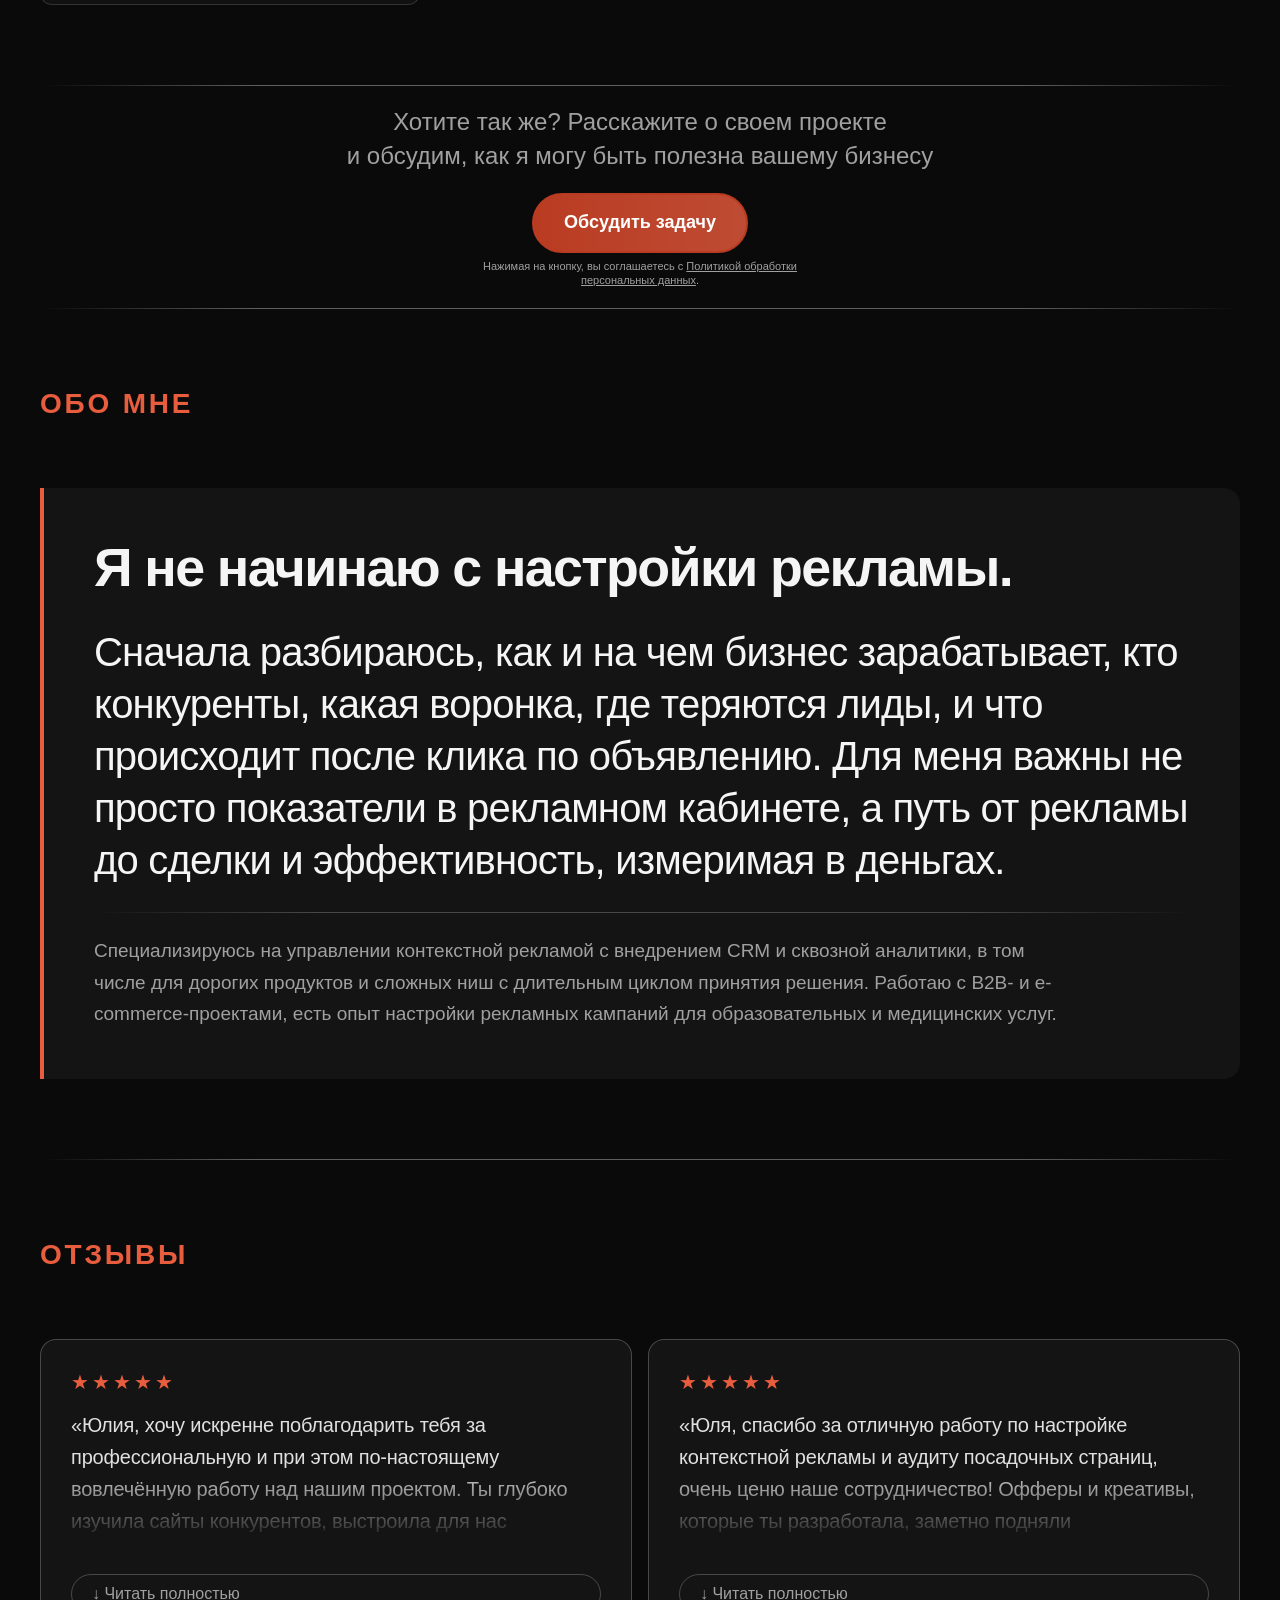
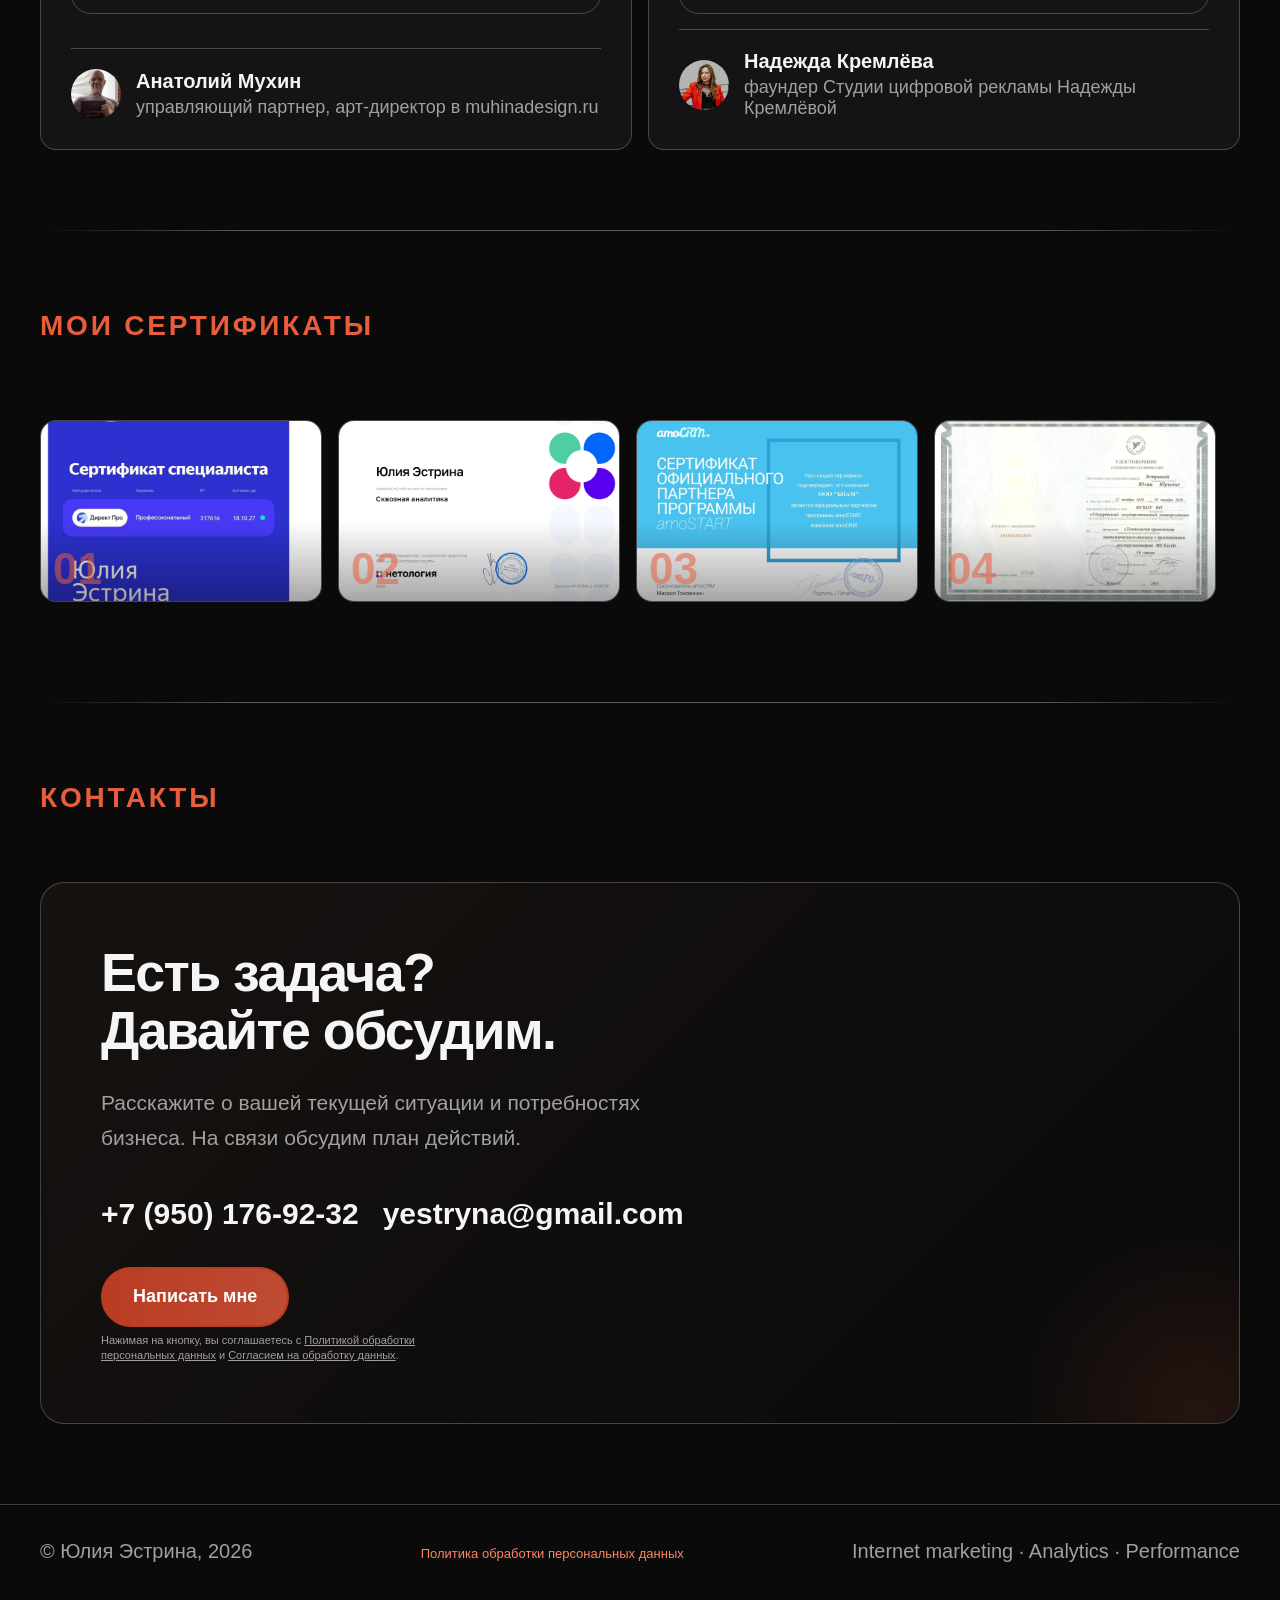
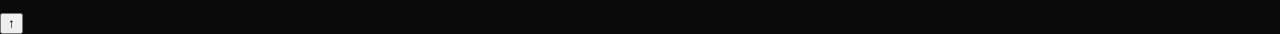
==== commit 660a9651: "Update index.html" ====
--- a/index.html
+++ b/index.html
@@ -1592,7 +1592,271 @@
   </div> 
 </div> 
 </div> 
-  <div id="rec3946466701" class="r t-rec" style=" " data-animationappear="off" data-record-type="131"> <!-- T123 --> <div class="t123"> <div class="t-container_100 "> <div class="t-width t-width_100 "> <!-- nominify begin --> <section id="process" class="julia-section"> <div class="julia-container"> <div class="julia-section-header julia-reveal"> <span class="julia-kicker">Мой подход</span> <h2 class="julia-h2">Сначала  - анализ ниши и посадочных страниц, затем - выбор рекламных каналов. После этого - настройка, запуск, обучение автостратегий и масштабирование кампаний, показавших лучшую окупаемость. </h2> </div> <div class="julia-process-grid"> <div class="julia-process julia-reveal"> <span class="julia-process-number">01</span> <h3>Анализ</h3> <p>Рынок, продукт, ЦА, ключевые метрики, конкуренты и текущий маркетинг.</p> </div> <div class="julia-process julia-reveal"> <span class="julia-process-number">02</span> <h3>Стратегия</h3> <p>Каналы продвижения, воронка, KPI и точки роста.</p> </div> <div class="julia-process julia-reveal"> <span class="julia-process-number">03</span> <h3>Запуск</h3> <p>Реклама, сайт, аналитика и интеграции.</p> </div> <div class="julia-process julia-reveal"> <span class="julia-process-number">04</span> <h3>Оптимизация</h3> <p>Обучение стратегий Яндекс Директа на качественных данных с передачей офлайн-конверсий и квал.лидов из CRM.</p> </div> </div> </div> </section> <!-- nominify end --> </div> </div> </div> </div> <div id="rec3946474101" class="r t-rec" style=" " data-animationappear="off" data-record-type="131"> <!-- T123 --> <div class="t123"> <div class="t-container_100 "> <div class="t-width t-width_100 "> <!-- nominify begin --> <section id="cases" class="julia-section"> <div class="julia-container"> <div class="julia-section-header julia-reveal"> <span class="julia-kicker">Кейсы</span> <h2 class="julia-h2">Помогаю внедрять современные цифровые решения, с которыми реклама окупается и можно зарабатывать больше.</h2> </div> <div class="julia-tabs julia-reveal"> <div class="julia-tabs-nav"> <button class="julia-tab-btn active" onclick="juliaShowTab(0)">Кейс 1</button> <button class="julia-tab-btn" onclick="juliaShowTab(1)">Кейс 2</button> <button class="julia-tab-btn" onclick="juliaShowTab(2)">Кейс 3</button> <button class="julia-tab-btn" onclick="juliaShowTab(3)">Кейс 4</button> <button class="julia-tab-btn" onclick="juliaShowTab(4)">Кейс 5</button> <button class="julia-tab-btn" onclick="juliaShowTab(5)">Кейс 6</button> </div> <!-- Кейс 1 --> <div class="julia-tab-content active" data-tab="0"> <div class="julia-tab-grid"> <div> <h3>Оптимизация рекламного трафика</h3> <p class="julia-tab-desc">Ниша - B2B, продукт - промоборудование стоимостью более 200 тыс.руб. Пересобрали семантику, структуру рекламных кампаний и систему оптимизации.</p> <div class="julia-tab-details"> <div class="julia-tab-detail"> <strong>Задача</strong> <p>Снизить стоимость лида и повысить конверсию рекламных кампаний в Яндекс.Директ.</p> </div> <div class="julia-tab-detail"> <strong>Решение</strong> <p>Настроили передачу данных о квалифицированных лидах по протоколу API v2 для обучения стратегий Яндекс.Директ. Перезапустили рекламные кампании с новой семантикой.</p> </div> <div class="julia-tab-detail"> <strong>Результат</strong> <p>Конверсии выросли на 90%, стоимость лида снизилась на 61%, рекламный бюджет сократился на 26%.</p> <!-- Мини-блок: заявки из Директа за месяц --> <div class="julia-leads"> <div class="julia-leads-title">Заявки из Яндекс.Директ за месяц</div> <div class="julia-leads-grid"> <div class="julia-lead"> <span class="julia-lead-num">27</span> <span class="julia-lead-label">всего заявок</span> </div> <div class="julia-lead"> <span class="julia-lead-num">17</span> <span class="julia-lead-label">звонки</span> </div> <div class="julia-lead"> <span class="julia-lead-num">10</span> <span class="julia-lead-label">email</span> </div> </div> </div> </div> </div> </div> <div class="julia-tab-image"> <img src="images/tild6132-6365-4834-b465-366632626433__1__.png" alt="Оптимизация рекламного трафика"> </div> </div> </div> <!-- Кейс 2 --> <div class="julia-tab-content" data-tab="1"> <div class="julia-tab-grid"> <div> <h3>Разработка стратегии интернет-маркетинга для промышленного B2B</h3> <p class="julia-tab-desc">Анализ бизнеса, конкурентов и целевой аудитории. Определение каналов привлечения и точек роста.</p> <div class="julia-tab-details"> <div class="julia-tab-detail"> <strong>Задача</strong> <p>Сайт в разработке, нужна стратегия запуска продвижения для промышленного B2B с длинным циклом сделки.</p> </div> <div class="julia-tab-detail"> <strong>Решение</strong> <p class="is-step">1. Проработана воронка (3 этапа).</p> <p class="is-step">2. Собрано семантическое ядро (130 запросов).</p> <p class="is-step">3. Проведен анализ 27 конкурентов.</p> <p class="is-step">4. Отрисована структура сайта в Figma.</p> <p class="is-step">5. Сделаны ТЗ для дизайна и вёрстки.</p> <p class="is-step">6. Подготовлен медиаплан запуска в Яндекс.Директ.</p> </div> <div class="julia-tab-detail"> <strong>Результат</strong> <p>Готовая стратегия запуска с конкретными каналами, бюджетами и KPI. Сайт: kupolpro.ru</p> </div> </div> </div> <div class="julia-tab-image"> <img src="images/tild3764-3936-4465-b136-613363643937__2_.png" alt="Разработка стратегии"> </div> </div> </div> <!-- Кейс 3 --> <div class="julia-tab-content" data-tab="2"> <div class="julia-tab-grid"> <div> <h3>Анализ целевой аудитории сообществ конкурентов ВКонтакте</h3> <p class="julia-tab-desc">Тематика группы: трикотаж мерными лоскутами. Подбор и анализ конкурентов, сегментация аудитории, построение портрета ЦА.</p> <div class="julia-tab-details"> <div class="julia-tab-detail"> <strong>Задача</strong> <p>Понять, кто аудитория конкурентов, какие у них интересы и поведение, чтобы выстроить эффективное продвижение.</p> </div> <div class="julia-tab-detail"> <strong>Решение</strong> <p class="is-step">1. Подобрали 6 групп ВК конкурентов (от 5 000 до 60 000 подписчиков).</p> <p class="is-step">2. Проанализировали активность, процент заказов за 30 дней.</p> <p class="is-step">3. Провели сегментацию по возрасту, интересам, гео, наличию семьи и детей.</p> <p class="is-step">4. Построили портрет целевой аудитории конкурентов для настройки рекламной компании.</p> </div> <div class="julia-tab-detail"> <strong>Результат</strong> <p class="is-lead">Готовый портрет ЦА с сегментацией.</p> <p>Сервисы: Barkov.net, Pepper.ninja, Segmento-target. Группа: loskutok_izh. Сентябрь, 2023.</p> </div> </div> </div> <div class="julia-tab-image"> <img src="images/tild6365-3061-4939-b337-333266366330__3__.png" alt="Анализ Целевой аудитории"> </div> </div> </div> <!-- Кейс 4 --> <div class="julia-tab-content" data-tab="3"> <div class="julia-tab-grid"> <div> <h3>Сквозная аналитика от рекламы до сделки</h3> <p class="julia-tab-desc">Связали данные Яндекс.Метрики, рекламных кампаний и CRM, чтобы видеть фактический вклад каналов в продажи.</p> <div class="julia-tab-details"> <div class="julia-tab-detail"> <strong>Задача</strong> <p>Нужно отслеживать квалифицированных лидов с рекламы до этапа договора в CRM, чтобы оптимизировать рекламные кампании по реальным продажам.</p> </div> <div class="julia-tab-detail"> <strong>Решение</strong> <p>Вручную объединили идентификаторы Метрики и utm-метки с данными по сумме сделок в amoCRM. Настроили передачу офлайн-конверсий через Callibri.</p> </div> <div class="julia-tab-detail"> <strong>Результат</strong> <p class="is-lead">За первые 2 месяца зафиксированы сделки на сумму свыше 5 млн ₽.</p> <p>Стали считать ROMI для оптимизации рекламных кампаний.</p> </div> </div> </div> <div class="julia-tab-image"> <img src="images/tild6432-3031-4531-b563-303162316235__slide_4_v2_plus33-fo.png" alt="Сквозная аналитика"> </div> </div> </div> <!-- Кейс 5 --> <div class="julia-tab-content" data-tab="4"> <div class="julia-tab-grid"> <div> <h3>Разработка лендинга для интернет-продаж квадроциклов HISUN</h3> <p class="julia-tab-desc">Тематика сайта: новые бренды китайских квадроциклов в России. Разработка с нуля под ключ за 14 дней.</p> <div class="julia-tab-details"> <div class="julia-tab-detail"> <strong>Задача</strong> <p>Создать сайт для продажи квадроциклов HISUN — нового бренда китайских квадроциклов на российском рынке.</p> </div> <div class="julia-tab-detail"> <strong>Решение</strong> <p>Разработка сайта с нуля под ключ за 14 дней. Дизайн на основе каталогов поставщика, тиражное решение 1С-Битрикс. Команда: разработчик-фулстэк, менеджер проекта/аналитик. Продвижение: контекстная реклама Яндекс.Директ.</p> </div> <div class="julia-tab-detail"> <strong>Результат</strong> <p class="is-lead">Запущен лендинг квадро18.рф.</p> <p>Сервис: 1С-Bitrix Landing page. Май, 2022.</p> </div> </div> </div> <div class="julia-tab-image"> <img src="images/tild3237-6436-4763-a633-636665353634__5_.png" alt="Разработка сайта"> </div> </div> </div> <!-- Кейс 6 (пока только заголовок + изображение) --> <div class="julia-tab-content" data-tab="5"> <div class="julia-tab-grid"> <div> <h3>Приложение для передачи офлайн-конверсий в Яндекс.Метрику</h3> <div class="julia-tab-details"> <div class="julia-tab-detail"> <strong>Задача</strong> <p>Бизнес видел в Метрике заявки, но не знал, какие из них стали квал.лидами и оплатами. Рекламу невозможно было оптимизировать по качеству лидов.</p> </div> <div class="julia-tab-detail"> <strong>Решение</strong> <p>За 2 месяца без внешних разработчиков и платных сервисов разработано серверное приложение для автоматической передачи офлайн-конверсий из CRM с привязкой к ID визита.</p> </div> <div class="julia-tab-detail"> <strong>Результат</strong> <p class="is-lead">Настроена автоматическая связка amoCRM → Приложение.</p> <p class="is-step">1. Приложение запрашивает и передаёт данные сделки из CRM в Метрику через API.</p> <p class="is-step">2. Метрика связывает конверсию с рекламным источником.</p> <p class="is-step">3. Данные передаются в Яндекс.Директ для оптимизации рекламных кампаний.</p> </div> </div> </div> <div class="julia-tab-image"> <img src="images/tild3031-3861-4833-a565-373138393733__slide_6-fotor-202610.png" alt="Современные цифровые решения"> </div> </div> </div> </div> </div> </section> <!-- nominify end --> </div> </div> </div> </div> <div id="rec3950358801" class="r t-rec" style=" " data-animationappear="off" data-record-type="131"> <!-- T123 --> <div class="t123"> <div class="t-container_100 "> <div class="t-width t-width_100 "> <!-- nominify begin --> <section class="julia-section" style="padding: 20px 0;"> <div class="julia-container" style="text-align: center;"> <p style="margin-bottom: 20px; color: var(--muted); font-size: 24px; line-height: 1.4;">Хотите так же? Расскажите о своем проекте<br>и обсудим, как я могу быть полезна вашему бизнесу</p> <div style="display: flex; flex-direction: column; align-items: center;">
+  <div id="rec3946466701" class="r t-rec" style=" " data-animationappear="off" data-record-type="131"> 
+    <!-- T123 --> 
+    <div class="t123"> 
+      <div class="t-container_100 "> 
+        <div class="t-width t-width_100 "> 
+          <!-- nominify begin --> 
+          <section id="process" class="julia-section"> 
+            <div class="julia-container"> 
+              <div class="julia-section-header julia-reveal"> 
+                <span class="julia-kicker">Мой подход</span> 
+                <h2 class="julia-h2">Сначала  - анализ ниши и посадочных страниц, затем - выбор рекламных каналов. После этого - настройка, запуск, обучение автостратегий и масштабирование кампаний, показавших лучшую окупаемость. </h2> 
+              </div> 
+              <div class="julia-process-grid"> 
+                <div class="julia-process julia-reveal"> 
+                  <span class="julia-process-number">01</span> 
+                  <h3>Анализ</h3> 
+                  <p>Рынок, продукт, ЦА, ключевые метрики, конкуренты и текущий маркетинг.</p> 
+                </div> 
+                <div class="julia-process julia-reveal"> 
+                  <span class="julia-process-number">02</span> 
+                  <h3>Стратегия</h3> 
+                  <p>Каналы продвижения, воронка, KPI и точки роста.</p> 
+                </div> 
+                <div class="julia-process julia-reveal"> 
+                  <span class="julia-process-number">03</span> 
+                  <h3>Запуск</h3> 
+                  <p>Реклама, сайт, аналитика и интеграции.</p> 
+                </div> 
+                <div class="julia-process julia-reveal"> 
+                  <span class="julia-process-number">04</span> 
+                  <h3>Оптимизация</h3> 
+                  <p>Обучение стратегий Яндекс Директа на качественных данных с передачей офлайн-конверсий и квал.лидов из CRM.</p> 
+                </div> 
+              </div> 
+            </div> 
+          </section> 
+          <!-- nominify end --> 
+        </div> 
+      </div> 
+    </div> 
+  </div> 
+      <div id="rec3946474101" class="r t-rec" style=" " data-animationappear="off" data-record-type="131"> 
+        <!-- T123 --> 
+        <div class="t123"> 
+          <div class="t-container_100 "> 
+            <div class="t-width t-width_100 "> 
+              <!-- nominify begin --> 
+              <section id="cases" class="julia-section"> 
+                <div class="julia-container"> 
+                  <div class="julia-section-header julia-reveal"> 
+                    <span class="julia-kicker">Кейсы</span> 
+                    <h2 class="julia-h2">Помогаю внедрять современные цифровые решения, с которыми реклама окупается и можно зарабатывать больше.</h2> 
+                  </div> 
+                  <div class="julia-tabs julia-reveal"> 
+                    <div class="julia-tabs-nav"> 
+                      <button class="julia-tab-btn active" onclick="juliaShowTab(0)">Кейс 1</button> 
+                      <button class="julia-tab-btn" onclick="juliaShowTab(1)">Кейс 2</button> 
+                      <button class="julia-tab-btn" onclick="juliaShowTab(2)">Кейс 3</button> 
+                      <button class="julia-tab-btn" onclick="juliaShowTab(3)">Кейс 4</button> 
+                      <button class="julia-tab-btn" onclick="juliaShowTab(4)">Кейс 5</button> 
+                      <button class="julia-tab-btn" onclick="juliaShowTab(5)">Кейс 6</button> 
+                    </div> 
+                    <!-- Кейс 1 --> 
+                    <div class="julia-tab-content active" data-tab="0"> 
+                      <div class="julia-tab-grid"> 
+                        <div> 
+                          <h3>Оптимизация рекламного трафика</h3> 
+                          <p class="julia-tab-desc">Ниша - B2B, продукт - промоборудование стоимостью более 200 тыс.руб. Пересобрали семантику, структуру рекламных кампаний и систему оптимизации.</p> 
+                          <div class="julia-tab-details"> 
+                            <div class="julia-tab-detail"> 
+                              <strong>Задача</strong> 
+                              <p>Снизить стоимость лида и повысить конверсию рекламных кампаний в Яндекс.Директ.</p> 
+                            </div> 
+                            <div class="julia-tab-detail"> 
+                              <strong>Решение</strong> 
+                              <p>Настроили передачу данных о квалифицированных лидах по протоколу API v2 для обучения стратегий Яндекс.Директ. Перезапустили рекламные кампании с новой семантикой.</p> 
+                            </div> 
+                            <div class="julia-tab-detail"> 
+                              <strong>Результат</strong> <p>Конверсии выросли на 90%, стоимость лида снизилась на 61%, рекламный бюджет сократился на 26%.</p> 
+                              <!-- Мини-блок: заявки из Директа за месяц --> 
+                              <div class="julia-leads"> 
+                                <div class="julia-leads-title">Заявки из Яндекс.Директ за месяц</div>
+                                <div class="julia-leads-grid"> 
+                                  <div class="julia-lead"> 
+                                    <span class="julia-lead-num">27</span> 
+                                    <span class="julia-lead-label">всего заявок</span> 
+                                  </div> 
+                                  <div class="julia-lead"> 
+                                    <span class="julia-lead-num">17</span> 
+                                    <span class="julia-lead-label">звонки</span> 
+                                  </div> 
+                                  <div class="julia-lead"> 
+                                    <span class="julia-lead-num">10</span> 
+                                    <span class="julia-lead-label">email</span> 
+                                  </div> 
+                                </div> 
+                              </div> 
+                            </div> 
+                          </div> 
+                        </div> 
+                        <!-- <div class="julia-tab-image"> 
+                          <img src="images/tild6132-6365-4834-b465-366632626433__1__.png" alt="Оптимизация рекламного трафика"> 
+                        </div>  -->
+                      </div> 
+                    </div> 
+                    <!-- Кейс 2 --> 
+                    <div class="julia-tab-content" data-tab="1"> 
+                      <div class="julia-tab-grid"> 
+                        <div> 
+                          <h3>Разработка стратегии интернет-маркетинга для промышленного B2B</h3> 
+                          <p class="julia-tab-desc">Анализ бизнеса, конкурентов и целевой аудитории. Определение каналов привлечения и точек роста.</p> 
+                          <div class="julia-tab-details"> 
+                            <div class="julia-tab-detail"> 
+                              <strong>Задача</strong> 
+                              <p>Сайт в разработке, нужна стратегия запуска продвижения для промышленного B2B с длинным циклом сделки.</p> 
+                            </div> 
+                            <div class="julia-tab-detail"> 
+                              <strong>Решение</strong> 
+                              <p class="is-step">1. Проработана воронка (3 этапа).</p> 
+                              <p class="is-step">2. Собрано семантическое ядро (130 запросов).</p> 
+                              <p class="is-step">3. Проведен анализ 27 конкурентов.</p> 
+                              <p class="is-step">4. Отрисована структура сайта в Figma.</p>
+                              <p class="is-step">5. Сделаны ТЗ для дизайна и вёрстки.</p> 
+                              <p class="is-step">6. Подготовлен медиаплан запуска в Яндекс.Директ.</p> 
+                            </div> 
+                            <div class="julia-tab-detail"> 
+                              <strong>Результат</strong> 
+                              <p>Готовая стратегия запуска с конкретными каналами, бюджетами и KPI. Сайт: kupolpro.ru</p> 
+                            </div> 
+                          </div> 
+                        </div> 
+                        <!-- <div class="julia-tab-image"> 
+                          <img src="images/tild3764-3936-4465-b136-613363643937__2_.png" alt="Разработка стратегии"> 
+                        </div>  -->
+                      </div> 
+                    </div> 
+                    <!-- Кейс 3 --> 
+                    <div class="julia-tab-content" data-tab="2"> 
+                      <div class="julia-tab-grid"> 
+                        <div> 
+                          <h3>Анализ целевой аудитории сообществ конкурентов ВКонтакте</h3> 
+                          <p class="julia-tab-desc">Тематика группы: трикотаж мерными лоскутами. Подбор и анализ конкурентов, сегментация аудитории, построение портрета ЦА.</p>
+                          <div class="julia-tab-details"> 
+                            <div class="julia-tab-detail"> 
+                              <strong>Задача</strong> 
+                              <p>Понять, кто аудитория конкурентов, какие у них интересы и поведение, чтобы выстроить эффективное продвижение.</p> 
+                            </div> 
+                            <div class="julia-tab-detail"> 
+                              <strong>Решение</strong> 
+                              <p class="is-step">1. Подобрали 6 групп ВК конкурентов (от 5 000 до 60 000 подписчиков).</p> 
+                              <p class="is-step">2. Проанализировали активность, процент заказов за 30 дней.</p> 
+                              <p class="is-step">3. Провели сегментацию по возрасту, интересам, гео, наличию семьи и детей.</p> 
+                              <p class="is-step">4. Построили портрет целевой аудитории конкурентов для настройки рекламной компании.</p> 
+                            </div> 
+                            <div class="julia-tab-detail"> 
+                              <strong>Результат</strong> 
+                              <p class="is-lead">Готовый портрет ЦА с сегментацией.</p> 
+                              <p>Сервисы: Barkov.net, Pepper.ninja, Segmento-target. Группа: loskutok_izh. Сентябрь, 2023.</p> 
+                            </div> 
+                          </div> 
+                        </div> 
+                        <div class="julia-tab-image"> 
+                          <img src="images/tild6365-3061-4939-b337-333266366330__3__.png" alt="Анализ Целевой аудитории"> 
+                        </div> 
+                      </div> 
+                    </div> 
+                    <!-- Кейс 4 --> 
+                    <div class="julia-tab-content" data-tab="3"> 
+                      <div class="julia-tab-grid"> 
+                        <div> 
+                          <h3>Сквозная аналитика от рекламы до сделки</h3> 
+                          <p class="julia-tab-desc">Связали данные Яндекс.Метрики, рекламных кампаний и CRM, чтобы видеть фактический вклад каналов в продажи.</p> 
+                          <div class="julia-tab-details"> 
+                            <div class="julia-tab-detail"> 
+                              <strong>Задача</strong> 
+                              <p>Нужно отслеживать квалифицированных лидов с рекламы до этапа договора в CRM, чтобы оптимизировать рекламные кампании по реальным продажам.</p> 
+                            </div> 
+                            <div class="julia-tab-detail"> 
+                              <strong>Решение</strong> 
+                              <p>Вручную объединили идентификаторы Метрики и utm-метки с данными по сумме сделок в amoCRM. Настроили передачу офлайн-конверсий через Callibri.</p> 
+                            </div> 
+                            <div class="julia-tab-detail"> 
+                              <strong>Результат</strong> 
+                              <p class="is-lead">За первые 2 месяца зафиксированы сделки на сумму свыше 5 млн ₽.</p> 
+                              <p>Стали считать ROMI для оптимизации рекламных кампаний.</p> 
+                            </div>
+                          </div> 
+                        </div> 
+                        <!-- <div class="julia-tab-image"> 
+                          <img src="images/tild6432-3031-4531-b563-303162316235__slide_4_v2_plus33-fo.png" alt="Сквозная аналитика"> 
+                        </div>  -->
+                      </div> 
+                    </div> 
+                    <!-- Кейс 5 --> 
+                    <div class="julia-tab-content" data-tab="4"> 
+                      <div class="julia-tab-grid"> 
+                        <div> 
+                          <h3>Разработка лендинга для интернет-продаж квадроциклов HISUN</h3> 
+                          <p class="julia-tab-desc">Тематика сайта: новые бренды китайских квадроциклов в России. Разработка с нуля под ключ за 14 дней.</p> 
+                          <div class="julia-tab-details"> 
+                            <div class="julia-tab-detail"> 
+                              <strong>Задача</strong> 
+                              <p>Создать сайт для продажи квадроциклов HISUN — нового бренда китайских квадроциклов на российском рынке.</p> 
+                            </div> 
+                            <div class="julia-tab-detail"> 
+                              <strong>Решение</strong> 
+                              <p>Разработка сайта с нуля под ключ за 14 дней. Дизайн на основе каталогов поставщика, тиражное решение 1С-Битрикс. Команда: разработчик-фулстэк, менеджер проекта/аналитик. Продвижение: контекстная реклама Яндекс.Директ.</p> 
+                            </div> 
+                            <div class="julia-tab-detail"> 
+                              <strong>Результат</strong> 
+                              <p class="is-lead">Запущен лендинг квадро18.рф.</p> 
+                              <p>Сервис: 1С-Bitrix Landing page. Май, 2022.</p> 
+                            </div> 
+                          </div> 
+                        </div> 
+                        <div class="julia-tab-image"> 
+                          <img src="images/tild3237-6436-4763-a633-636665353634__5_.png" alt="Разработка сайта"> 
+                        </div> 
+                      </div> 
+                    </div> 
+                    <!-- Кейс 6 (пока только заголовок + изображение) --> 
+                    <div class="julia-tab-content" data-tab="5"> 
+                      <div class="julia-tab-grid"> <div> 
+                        <h3>Приложение для передачи офлайн-конверсий в Яндекс.Метрику</h3> 
+                        <div class="julia-tab-details"> 
+                          <div class="julia-tab-detail"> 
+                            <strong>Задача</strong> 
+                            <p>Бизнес видел в Метрике заявки, но не знал, какие из них стали квал.лидами и оплатами. Рекламу невозможно было оптимизировать по качеству лидов.</p> 
+                          </div> 
+                          <div class="julia-tab-detail"> 
+                            <strong>Решение</strong> 
+                            <p>За 2 месяца без внешних разработчиков и платных сервисов разработано серверное приложение для автоматической передачи офлайн-конверсий из CRM с привязкой к ID визита.</p> 
+                          </div> 
+                          <div class="julia-tab-detail"> 
+                            <strong>Результат</strong> 
+                            <p class="is-lead">Настроена автоматическая связка amoCRM → Приложение.</p> 
+                            <p class="is-step">1. Приложение запрашивает и передаёт данные сделки из CRM в Метрику через API.</p> 
+                            <p class="is-step">2. Метрика связывает конверсию с рекламным источником.</p> 
+                            <p class="is-step">3. Данные передаются в Яндекс.Директ для оптимизации рекламных кампаний.</p> 
+                          </div> 
+                        </div> 
+                      </div> 
+                        <div class="julia-tab-image"> 
+                          <img src="images/tild3031-3861-4833-a565-373138393733__slide_6-fotor-202610.png" alt="Современные цифровые решения"> 
+                        </div> 
+                      </div> 
+                    </div> 
+                  </div> 
+                </div> 
+              </section> 
+              <!-- nominify end --> 
+            </div> 
+          </div> 
+        </div> 
+      </div> 
+      <div id="rec3950358801" class="r t-rec" style=" " data-animationappear="off" data-record-type="131">
+        <!-- T123 --> 
+        <div class="t123"> 
+          <div class="t-container_100 "> 
+            <div class="t-width t-width_100 "> 
+              <!-- nominify begin --> 
+              <section class="julia-section" style="padding: 20px 0;"> 
+                <div class="julia-container" style="text-align: center;"> 
+                  <p style="margin-bottom: 20px; color: var(--muted); font-size: 24px; line-height: 1.4;">Хотите так же? Расскажите о своем проекте<br>и обсудим, как я могу быть полезна вашему бизнесу</p> 
+                  <div style="display: flex; flex-direction: column; align-items: center;">
     <a href="#contacts" class="julia-btn">Обсудить задачу</a>
     <div class="julia-privacy-note" style="text-align: center;">
         Нажимая на кнопку, вы соглашаетесь с <a href="/privacy.html" target="_blank">Политикой обработки персональных данных</a>.
